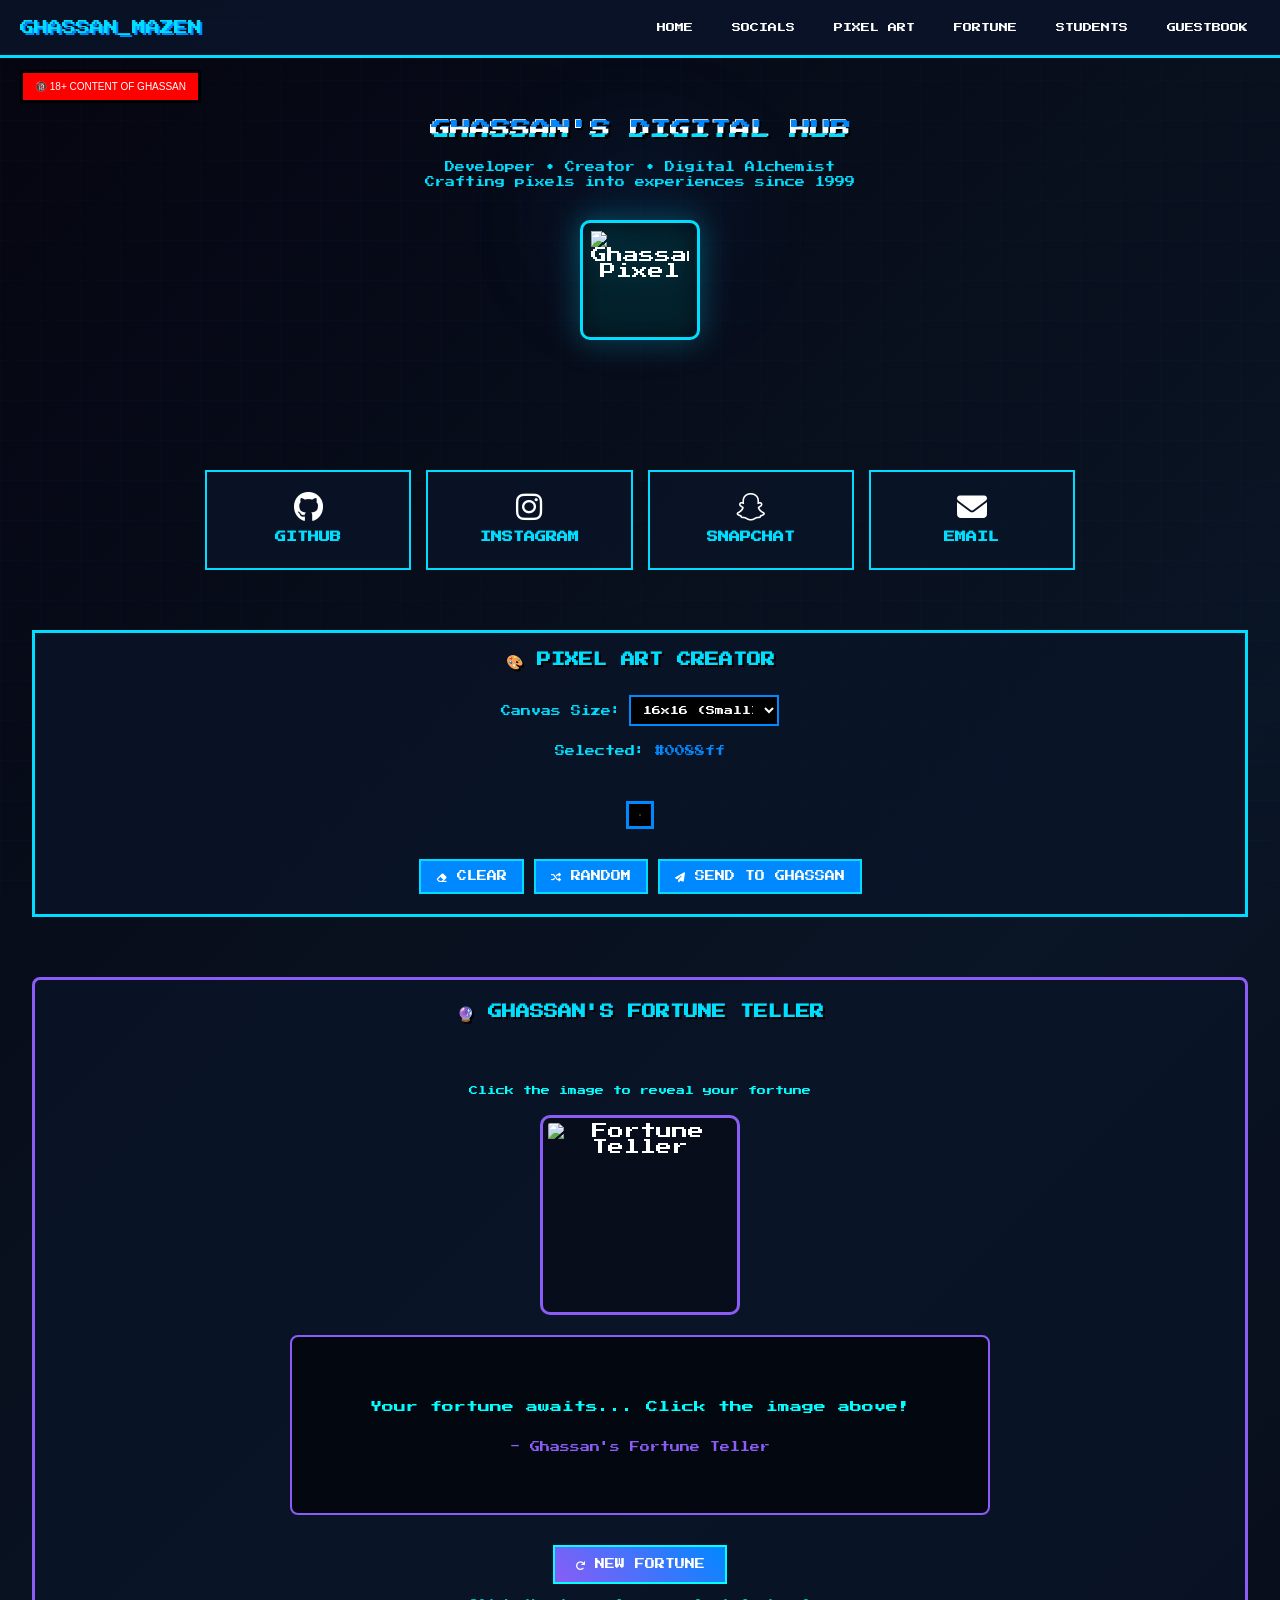
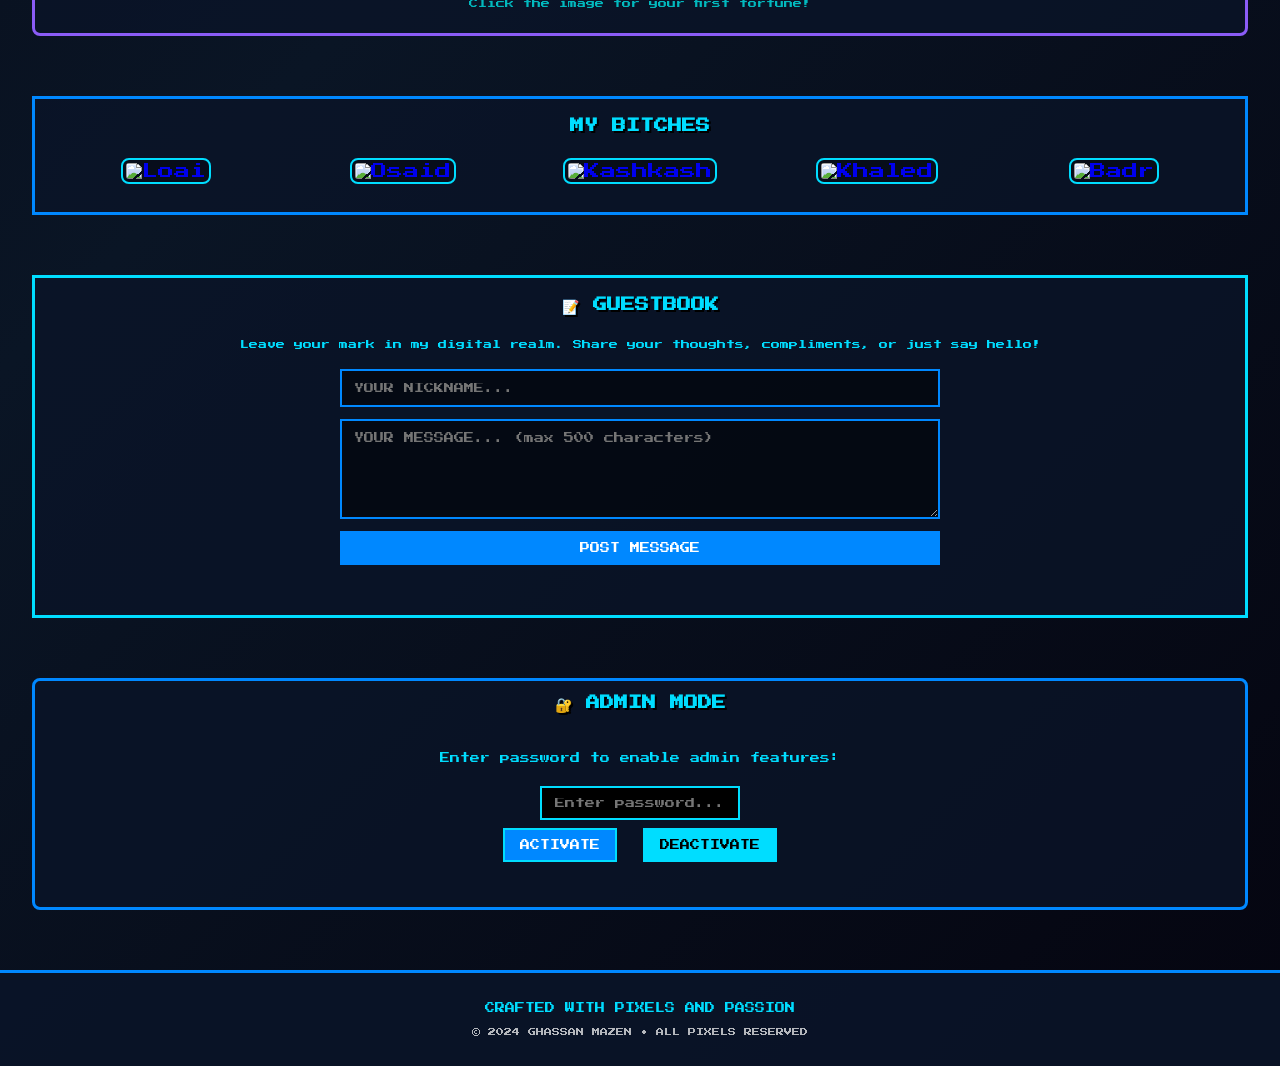
==== index.html @ 68317516 "Update index.html" ====
<!DOCTYPE html>
<html lang="en">
<head>
  <meta charset="UTF-8">
  <meta name="viewport" content="width=device-width, initial-scale=1.0">
  <title>Ghassan's Digital Hub</title>
  <style>
    @import url('https://fonts.googleapis.com/css2?family=Press+Start+2P&display=swap');
    
    :root {
      --primary: #0088ff;
      --secondary: #0055aa;
      --accent: #00ddff;
      --dark: #0a0a1a;
      --grid-color: rgba(0, 136, 255, 0.1);
    }
    
    * {
      margin: 0;
      padding: 0;
      box-sizing: border-box;
    }
    
    body { 
      font-family: 'Press Start 2P', cursive; 
      background: linear-gradient(135deg, #050510 0%, #0a1525 50%, #050510 100%);
      color: #fff;
      min-height: 100vh;
      position: relative;
      overflow-x: hidden;
    }
    
    /* 18+ Button */
    .trap-button {
      position: fixed;
      top: 70px;
      left: 20px;
      z-index: 1001;
      background: #ff0000;
      color: white;
      border: 3px solid #000;
      padding: 8px 12px;
      font-size: 10px;
      cursor: pointer;
      transition: all 0.3s;
    }
    
    .trap-button:hover {
      background: #ff5500;
      transform: scale(1.1);
    }
    
    /* Pixel grid background - FIXED for mobile */
    .pixel-grid {
      position: fixed;
      top: 0;
      left: 0;
      width: 100%;
      height: 100%;
      background-image: 
        linear-gradient(var(--grid-color) 1px, transparent 1px),
        linear-gradient(90deg, var(--grid-color) 1px, transparent 1px);
      background-size: 40px 40px;
      z-index: -1;
      opacity: 0.3;
    }
    
    /* Navigation - FIXED for mobile */
    .pixel-nav {
      position: fixed;
      top: 0;
      width: 100%;
      background: rgba(10, 20, 40, 0.95);
      backdrop-filter: blur(10px);
      border-bottom: 3px solid var(--accent);
      z-index: 1000;
      padding: 15px 20px;
      display: flex;
      justify-content: space-between;
      align-items: center;
    }
    
    .nav-logo {
      font-size: 14px;
      color: var(--accent);
      text-decoration: none;
      text-shadow: 2px 2px 0 var(--primary);
    }
    
    .nav-links {
      display: flex;
      gap: 15px;
      overflow-x: auto;
      -webkit-overflow-scrolling: touch;
    }
    
    .nav-link {
      color: #fff;
      text-decoration: none;
      font-size: 9px;
      padding: 6px 10px;
      border: 2px solid transparent;
      transition: all 0.3s;
      white-space: nowrap;
    }
    
    .nav-link:hover {
      color: var(--accent);
      border: 2px solid var(--accent);
      background: rgba(0, 221, 255, 0.1);
    }
    
    /* Hero Section - FIXED for mobile */
    .hero {
      padding: 120px 15px 60px;
      text-align: center;
      max-width: 1200px;
      margin: 0 auto;
      position: relative;
    }
    
    .hero-glow {
      position: absolute;
      width: 200px;
      height: 200px;
      background: radial-gradient(circle, var(--primary) 0%, transparent 70%);
      filter: blur(60px);
      opacity: 0.2;
      top: 50%;
      left: 50%;
      transform: translate(-50%, -50%);
      z-index: -1;
    }
    
    .glitch-wrapper {
      position: relative;
      display: inline-block;
      margin-bottom: 20px;
    }
    
    .glitch {
      font-size: 20px;
      color: #fff;
      position: relative;
      display: inline-block;
      text-shadow: 2px 2px 0 #000;
    }
    
    .glitch::before,
    .glitch::after {
      content: attr(data-text);
      position: absolute;
      top: 0;
      left: 0;
      width: 100%;
      height: 100%;
    }
    
    .glitch::before {
      left: 1px;
      color: var(--primary);
      animation: glitch 3s infinite;
      clip-path: polygon(0 0, 100% 0, 100% 35%, 0 35%);
    }
    
    .glitch::after {
      left: -1px;
      color: var(--accent);
      animation: glitch 2s infinite reverse;
      clip-path: polygon(0 65%, 100% 65%, 100% 100%, 0 100%);
    }
    
    @keyframes glitch {
      0% { transform: translate(0); }
      20% { transform: translate(-1px, 1px); }
      40% { transform: translate(-1px, -1px); }
      60% { transform: translate(1px, 1px); }
      80% { transform: translate(1px, -1px); }
      100% { transform: translate(0); }
    }
    
    .hero-tagline {
      font-size: 10px;
      color: var(--accent);
      margin-bottom: 30px;
      line-height: 1.5;
      padding: 0 10px;
    }
    
    /* Pixel Character - FIXED for mobile */
    .character-container {
      display: flex;
      flex-direction: column;
      align-items: center;
      margin: 30px 0;
      position: relative;
    }
    
    .pixel-character {
      width: 120px;
      height: 120px;
      image-rendering: pixelated;
      cursor: pointer;
      transition: transform 0.3s;
      filter: drop-shadow(0 0 15px rgba(0, 221, 255, 0.5));
      border: 3px solid var(--accent);
      background: rgba(0, 0, 0, 0.5);
      padding: 8px;
      border-radius: 10px;
    }
    
    .pixel-character:hover {
      transform: scale(1.1) rotate(5deg);
      animation: float 3s ease-in-out infinite;
    }
    
    @keyframes float {
      0%, 100% { transform: translateY(0) scale(1.1) rotate(5deg); }
      50% { transform: translateY(-10px) scale(1.1) rotate(5deg); }
    }
    
    .speech-bubble {
      position: absolute;
      top: -80px;
      background: #fff;
      color: #000;
      padding: 10px;
      border: 2px solid #000;
      border-radius: 8px;
      font-size: 9px;
      max-width: 180px;
      box-shadow: 3px 3px 0 #000;
      opacity: 0;
      transform: translateY(10px);
      transition: all 0.3s;
      z-index: 10;
    }
    
    .speech-bubble.show {
      opacity: 1;
      transform: translateY(0);
    }
    
    .speech-bubble::after {
      content: '';
      position: absolute;
      bottom: -12px;
      left: 50%;
      transform: translateX(-50%);
      border: 6px solid transparent;
      border-top-color: #fff;
      filter: drop-shadow(1px 1px 0 #000);
    }
    
    /* Social Links - FIXED for mobile */
    .social-grid {
      display: grid;
      grid-template-columns: repeat(auto-fit, minmax(150px, 1fr));
      gap: 15px;
      max-width: 900px;
      margin: 40px auto;
      padding: 0 15px;
    }
    
    .social-card {
      background: rgba(10, 20, 40, 0.8);
      border: 2px solid var(--accent);
      padding: 20px 15px;
      text-align: center;
      transition: all 0.3s;
      cursor: pointer;
      text-decoration: none;
      color: inherit;
      min-height: 100px;
      display: flex;
      flex-direction: column;
      justify-content: center;
      align-items: center;
    }
    
    .social-card:hover {
      transform: translateY(-3px);
      border-color: var(--primary);
      box-shadow: 0 5px 15px rgba(0, 136, 255, 0.3);
    }
    
    .social-card i {
      font-size: 30px;
      margin-bottom: 10px;
      display: block;
    }
    
    .social-card h3 {
      color: var(--accent);
      font-size: 11px;
      margin-bottom: 5px;
    }
    
    /* Pixel Art Creator - FIXED for mobile */
    .pixel-art-section {
      max-width: 95vw;
      margin: 60px auto;
      padding: 20px;
      background: rgba(10, 20, 40, 0.8);
      border: 3px solid var(--accent);
      text-align: center;
      overflow: hidden;
    }
    
    .pixel-controls {
      display: flex;
      flex-direction: column;
      gap: 15px;
      margin-bottom: 20px;
      justify-content: center;
      align-items: center;
    }
    
    .canvas-size-selector {
      display: flex;
      gap: 8px;
      align-items: center;
      flex-wrap: wrap;
      justify-content: center;
    }
    
    .canvas-size-selector span {
      font-size: 10px;
      color: var(--accent);
    }
    
    .canvas-size-selector select {
      background: #000;
      color: white;
      border: 2px solid var(--primary);
      padding: 8px;
      font-family: 'Press Start 2P', cursive;
      font-size: 9px;
      cursor: pointer;
      width: 150px;
    }
    
    .color-palette {
      display: flex;
      gap: 6px;
      flex-wrap: wrap;
      justify-content: center;
      max-width: 300px;
      margin: 0 auto;
    }
    
    .color-option {
      width: 22px;
      height: 22px;
      border: 2px solid #fff;
      cursor: pointer;
      border-radius: 4px;
      transition: transform 0.2s;
    }
    
    .color-option.active {
      transform: scale(1.3);
      border: 2px solid var(--accent);
    }
    
    .selected-color-display {
      font-size: 10px;
      color: var(--accent);
      margin-top: 5px;
    }
    
    .pixel-art-container {
      background: #000;
      border: 3px solid var(--primary);
      padding: 10px;
      display: inline-block;
      margin: 10px auto;
      max-width: 95vw;
      overflow: auto;
    }
    
    .pixel-grid-container {
      display: grid;
      background: #000;
      margin: 0 auto;
      border: 1px solid #333;
      touch-action: manipulation;
    }
    
    .pixel-cell {
      border: 1px solid #333;
      cursor: pointer;
      transition: all 0.1s;
      -webkit-tap-highlight-color: transparent;
    }
    
    .pixel-cell:hover, .pixel-cell:active {
      transform: scale(1.05);
      z-index: 1;
    }
    
    .art-controls {
      display: flex;
      gap: 10px;
      justify-content: center;
      margin-top: 20px;
      flex-wrap: wrap;
    }
    
    /* Students Section - FIXED for mobile */
    .students-section {
      max-width: 95vw;
      margin: 60px auto;
      padding: 20px;
      background: rgba(10, 20, 40, 0.8);
      border: 3px solid var(--primary);
    }
    
    .students-grid {
      display: grid;
      grid-template-columns: repeat(auto-fit, minmax(120px, 1fr));
      gap: 15px;
      justify-items: center;
    }
    
    .student-card {
      text-align: center;
      transition: transform 0.3s;
      width: 100%;
    }
    
    .student-card:hover {
      transform: scale(1.05);
    }
    
    .student-avatar {
      width: 80px;
      height: 80px;
      object-fit: contain;
      border: 2px solid var(--accent);
      border-radius: 8px;
      margin-bottom: 8px;
      image-rendering: pixelated;
      background: rgba(0, 0, 0, 0.3);
      padding: 3px;
    }
    
    .student-name {
      font-size: 10px;
      color: #fff;
      word-break: break-word;
      display: none; /* HIDDEN AS REQUESTED */
    }
    
    /* NEW: Fortune Teller Section */
    .fortune-section {
      max-width: 95vw;
      margin: 60px auto;
      padding: 25px 20px;
      background: rgba(10, 20, 40, 0.8);
      border: 3px solid #8b5cf6;
      text-align: center;
      border-radius: 8px;
    }
    
    .fortune-title {
      color: #8b5cf6;
      text-shadow: 0 0 10px rgba(139, 92, 246, 0.5);
    }
    
    .crystal-ball {
      width: 200px;
      height: 200px;
      margin: 20px auto;
      cursor: pointer;
      animation: pulse 3s infinite alternate;
      display: flex;
      align-items: center;
      justify-content: center;
      overflow: hidden;
      border: none;
      background: transparent;
      box-shadow: none;
    }
    
    .crystal-ball img {
      width: 100%;
      height: 100%;
      object-fit: contain;
      border-radius: 10px;
      transition: transform 0.3s;
      border: 3px solid #8b5cf6;
      background: rgba(0, 0, 0, 0.3);
      padding: 5px;
    }
    
    .crystal-ball:hover img {
      transform: scale(1.05);
    }
    
    @keyframes pulse {
      0% { transform: scale(1); }
      100% { transform: scale(1.03); }
    }
    
    .fortune-text-container {
      background: rgba(0, 0, 0, 0.6);
      border: 2px solid #8b5cf6;
      padding: 25px;
      margin: 20px auto;
      max-width: 700px;
      min-height: 180px;
      display: flex;
      flex-direction: column;
      justify-content: center;
      align-items: center;
      position: relative;
      border-radius: 8px;
    }
    
    .fortune-text {
      font-size: 12px;
      line-height: 1.6;
      margin-bottom: 15px;
      color: #00ffff;
      text-align: center;
      padding: 0 10px;
    }
    
    .fortune-subtitle {
      font-size: 10px;
      color: #8b5cf6;
      text-align: center;
      margin-top: 10px;
    }
    
    .fortune-button {
      background: linear-gradient(45deg, #8b5cf6, #0088ff);
      color: white;
      border: none;
      padding: 12px 20px;
      font-family: 'Press Start 2P', cursive;
      font-size: 10px;
      cursor: pointer;
      border: 2px solid #00ffff;
      transition: all 0.3s;
      margin-top: 10px;
    }
    
    .fortune-button:hover {
      transform: translateY(-3px);
      box-shadow: 0 5px 15px rgba(139, 92, 246, 0.4);
    }
    
    .fortune-counter {
      font-size: 9px;
      color: #00ffff;
      margin-top: 15px;
      opacity: 0.7;
    }
    
    .fortune-icon {
      font-size: 24px;
      margin-bottom: 15px;
      color: #8b5cf6;
    }
    
    /* Shame Page Styles */
    .shame-page {
      position: fixed;
      top: 0;
      left: 0;
      width: 100%;
      height: 100%;
      background: linear-gradient(45deg, #ff0000, #ff5500, #ffff00, #00ff00, #0088ff, #ff00ff);
      background-size: 400% 400%;
      animation: shameBackground 5s infinite alternate;
      display: none;
      flex-direction: column;
      justify-content: center;
      align-items: center;
      z-index: 10000;
      padding: 20px;
      text-align: center;
    }
    
    @keyframes shameBackground {
      0% { background-position: 0% 50%; }
      100% { background-position: 100% 50%; }
    }
    
    .shame-message {
      font-family: 'Press Start 2P', cursive;
      font-size: 16px;
      color: #000;
      text-shadow: 3px 3px 0 #fff;
      margin-bottom: 40px;
      max-width: 800px;
      line-height: 1.5;
      text-align: center;
      padding: 20px;
      background: rgba(255, 255, 255, 0.8);
      border: 5px solid #000;
      border-radius: 10px;
      box-shadow: 10px 10px 0 #000;
    }
    
    .sorry-button {
      background: #ff0000;
      color: white;
      border: 3px solid #000;
      padding: 15px 30px;
      font-family: 'Press Start 2P', cursive;
      font-size: 12px;
      cursor: pointer;
      transition: all 0.3s;
      box-shadow: 5px 5px 0 #000;
    }
    
    .sorry-button:hover {
      background: #00ff00;
      color: #000;
      transform: translateY(-5px);
      box-shadow: 8px 8px 0 #000;
    }
    
    /* Notes Section - FIXED for mobile, NO DATES */
    .notes-section {
      max-width: 95vw;
      margin: 60px auto;
      padding: 20px;
      background: rgba(10, 20, 40, 0.8);
      border: 3px solid var(--accent);
    }
    
    .note-form {
      display: grid;
      gap: 12px;
      margin-bottom: 30px;
      max-width: 600px;
      margin: 0 auto 30px;
    }
    
    .note-form input,
    .note-form textarea {
      background: rgba(0, 0, 0, 0.5);
      border: 2px solid var(--primary);
      color: #fff;
      padding: 12px;
      font-family: 'Press Start 2P', cursive;
      font-size: 10px;
      width: 100%;
    }
    
    .note-form textarea {
      min-height: 100px;
      resize: vertical;
    }
    
    .note-form button {
      background: var(--primary);
      color: #fff;
      border: none;
      padding: 12px;
      font-family: 'Press Start 2P', cursive;
      font-size: 10px;
      cursor: pointer;
      transition: background 0.3s;
      width: 100%;
    }
    
    .note-form button:hover {
      background: var(--accent);
      color: #000;
    }
    
    .notes-wall {
      display: grid;
      grid-template-columns: 1fr;
      gap: 15px;
      margin-top: 30px;
    }
    
    .note {
      background: rgba(0, 0, 0, 0.5);
      padding: 15px;
      border-left: 4px solid var(--accent);
      position: relative;
      transition: transform 0.3s;
      word-wrap: break-word;
      overflow-wrap: break-word;
    }
    
    .note:hover {
      transform: scale(1.01);
    }
    
    .note:nth-child(even) {
      border-left-color: var(--primary);
    }
    
    .note-author {
      color: var(--accent);
      font-size: 10px;
      margin-bottom: 8px;
      display: block;
      word-break: break-word;
    }
    
    .note-content {
      font-size: 9px;
      line-height: 1.5;
      word-wrap: break-word;
      overflow-wrap: break-word;
    }
    
    .delete-btn {
      position: absolute;
      top: 8px;
      right: 8px;
      background: #ff0000;
      color: #fff;
      border: none;
      padding: 4px 6px;
      font-size: 7px;
      cursor: pointer;
      opacity: 0;
      transition: opacity 0.3s;
    }
    
    .note:hover .delete-btn {
      opacity: 1;
    }
    
    /* Admin Section - FIXED for mobile */
    .admin-section {
      text-align: center;
      margin: 30px auto;
      padding: 15px;
      max-width: 95vw;
      background: rgba(10, 20, 40, 0.8);
      border: 3px solid var(--primary);
      border-radius: 8px;
    }
    
    .admin-login {
      padding: 15px;
    }
    
    .admin-login input {
      background: #000;
      color: white;
      border: 2px solid var(--accent);
      padding: 10px;
      font-family: 'Press Start 2P', cursive;
      margin: 8px 0;
      width: 100%;
      max-width: 200px;
      text-align: center;
      font-size: 10px;
    }
    
    /* Admin Art Gallery */
    .art-gallery-grid {
      display: grid;
      grid-template-columns: repeat(auto-fill, minmax(100px, 1fr));
      gap: 10px;
      padding: 10px;
      background: rgba(0,0,0,0.3);
      border-radius: 8px;
      min-height: 100px;
    }
    
    .art-item {
      position: relative;
      background: #000;
      padding: 5px;
      border: 2px solid #0088ff;
      border-radius: 5px;
    }
    
    .art-item canvas {
      width: 100%;
      height: auto;
      display: block;
    }
    
    .art-timestamp {
      font-size: 6px;
      color: #00ddff;
      text-align: center;
      margin-top: 3px;
    }
    
    .art-delete-btn {
      position: absolute;
      top: 2px;
      right: 2px;
      background: #ff0000;
      color: #fff;
      border: none;
      border-radius: 50%;
      width: 15px;
      height: 15px;
      font-size: 8px;
      cursor: pointer;
      line-height: 1;
      padding: 0;
    }
    
    /* Particles Container */
    #particles-js {
      position: fixed;
      width: 100%;
      height: 100%;
      z-index: -2;
    }
    
    /* Easter Egg */
    .easter-egg {
      position: fixed;
      top: 50%;
      left: 50%;
      transform: translate(-50%, -50%);
      background: rgba(0, 0, 0, 0.95);
      padding: 20px;
      border: 3px solid var(--primary);
      z-index: 10000;
      text-align: center;
      display: none;
      max-width: 90vw;
    }
    
    .easter-egg h2 {
      color: var(--accent);
      margin-bottom: 15px;
      font-size: 16px;
    }
    
    /* Footer */
    .footer {
      text-align: center;
      padding: 30px 15px;
      background: rgba(10, 20, 40, 0.9);
      margin-top: 60px;
      border-top: 3px solid var(--primary);
    }
    
    /* Button Styles */
    .pixel-button {
      background: var(--primary);
      color: white;
      border: none;
      padding: 10px 15px;
      font-family: 'Press Start 2P', cursive;
      font-size: 10px;
      cursor: pointer;
      border: 2px solid var(--accent);
      transition: all 0.3s;
      display: inline-block;
    }
    
    .pixel-button:hover {
      background: var(--accent);
      color: #000;
      transform: translateY(-2px);
    }
    
    /* Section Title */
    .section-title {
      text-align: center;
      color: var(--accent);
      font-size: 14px;
      margin-bottom: 25px;
      text-shadow: 2px 2px 0 #000;
      padding: 0 10px;
    }
    
    /* Mobile-specific styles */
    @media (max-width: 480px) {
      .nav-logo {
        font-size: 12px;
      }
      
      .nav-link {
        font-size: 8px;
        padding: 5px 8px;
      }
      
      .glitch {
        font-size: 18px;
      }
      
      .hero-tagline {
        font-size: 9px;
      }
      
      .pixel-character {
        width: 100px;
        height: 100px;
      }
      
      .social-card {
        min-height: 80px;
        padding: 15px 10px;
      }
      
      .social-card i {
        font-size: 25px;
      }
      
      .social-card h3 {
        font-size: 10px;
      }
      
      .student-avatar {
        width: 70px;
        height: 70px;
      }
      
      .trap-button {
        top: 60px;
        left: 10px;
        font-size: 8px;
        padding: 6px 8px;
      }
      
      .crystal-ball {
        width: 160px;
        height: 160px;
      }
      
      .fortune-text {
        font-size: 10px;
        padding: 0 5px;
      }
      
      .fortune-text-container {
        padding: 20px 15px;
        min-height: 160px;
      }
      
      .social-grid {
        grid-template-columns: 1fr 1fr;
      }
      
      .art-gallery-grid {
        grid-template-columns: repeat(auto-fill, minmax(80px, 1fr));
      }
      
      .shame-message {
        font-size: 12px;
        padding: 15px;
      }
    }
    
    @media (max-width: 768px) {
      .nav-links {
        gap: 8px;
      }
      
      .hero {
        padding-top: 100px;
      }
      
      .pixel-art-container {
        padding: 8px;
      }
      
      .canvas-size-selector select {
        font-size: 8px;
        padding: 6px;
      }
      
      .color-option {
        width: 20px;
        height: 20px;
      }
      
      .social-grid {
        grid-template-columns: repeat(auto-fit, minmax(120px, 1fr));
      }
      
      .crystal-ball {
        width: 180px;
        height: 180px;
      }
    }
    
    /* Touch device optimizations */
    @media (hover: none) and (pointer: coarse) {
      .pixel-cell:active {
        transform: scale(1.05);
      }
      
      .note:hover .delete-btn {
        opacity: 1;
      }
      
      .social-card:active {
        transform: translateY(-3px);
      }
      
      .student-card:active {
        transform: scale(1.05);
      }
      
      .fortune-button:active {
        transform: translateY(-3px);
      }
      
      .crystal-ball:active img {
        transform: scale(1.05);
      }
    }
    
    /* Secret Mode */
    .secret-mode {
      animation: secretColors 10s infinite linear;
    }
    
    @keyframes secretColors {
      0% { filter: hue-rotate(0deg); }
      100% { filter: hue-rotate(360deg); }
    }
    
    /* Animation for new fortune */
    @keyframes fortunePop {
      0% { transform: scale(0.9); opacity: 0; }
      100% { transform: scale(1); opacity: 1; }
    }
    
    .fortune-pop {
      animation: fortunePop 0.5s ease-out;
    }
    
    /* Crystal ball glow animation */
    @keyframes crystalGlow {
      0%, 100% { 
        box-shadow: 0 0 30px #00ffff;
        transform: scale(1);
      }
      50% { 
        box-shadow: 0 0 60px #00ffff;
        transform: scale(1.05);
      }
    }
    
    .crystal-ball.glow img {
      animation: crystalGlow 2s ease-in-out infinite;
    }
  </style>
  <link rel="stylesheet" href="https://cdnjs.cloudflare.com/ajax/libs/font-awesome/6.4.0/css/all.min.css">
</head>
<body>
  <!-- Background Elements -->
  <div class="pixel-grid"></div>
  <div id="particles-js"></div>
  
  <!-- Shame Page (Hidden by default) -->
  <div class="shame-page" id="shamePage">
    <div class="shame-message">
      G H A S S A N<br>
      H A S<br>
      B E E N<br>
      N O T I F I E D<br>
      T H A T<br>
      Y O U<br>
      T R I E D<br>
      T O<br>
      S E E<br>
      H I M<br>
      N A K E D<br>
      <br>
      S H A M E<br>
      O N<br>
      Y O U
    </div>
    <button class="sorry-button" onclick="returnToSite()">I'M SORRY</button>
  </div>
  
  <!-- 18+ Button -->
  <button class="trap-button" onclick="showTrap()">🔞 18+ CONTENT OF GHASSAN</button>
  
  <!-- Navigation -->
  <nav class="pixel-nav">
    <a href="#" class="nav-logo">GHASSAN_MAZEN</a>
    <div class="nav-links">
      <a href="#hero" class="nav-link">HOME</a>
      <a href="#social" class="nav-link">SOCIALS</a>
      <a href="#pixel-art" class="nav-link">PIXEL ART</a>
      <a href="#fortune" class="nav-link">FORTUNE</a>
      <a href="#students" class="nav-link">STUDENTS</a>
      <a href="#notes" class="nav-link">GUESTBOOK</a>
    </div>
  </nav>
  
  <!-- Hero Section -->
  <section id="hero" class="hero">
    <div class="hero-glow"></div>
    
    <div class="glitch-wrapper">
      <h1 class="glitch" data-text="GHASSAN'S DIGITAL HUB">GHASSAN'S DIGITAL HUB</h1>
    </div>
    
    <p class="hero-tagline">
      Developer • Creator • Digital Alchemist<br>
      Crafting pixels into experiences since 1999
    </p>
    
    <div class="character-container">
      <div class="speech-bubble" id="speechBubble">
        <span id="characterSpeech">Welcome to my realm!</span>
      </div>
      <img src="https://i.postimg.cc/9Xvbc3sw-/7eed46e2-854a-46dd-a073-c66409387f95.png" 
           alt="Ghassan Pixel" 
           class="pixel-character"
           id="pixelCharacter">
    </div>
  </section>
  
  <!-- Social Links Section -->
  <section id="social" class="social-grid">
    <a href="https://github.com/GhassanMazen00/GhassanMazen00" target="_blank" class="social-card">
      <i class="fab fa-github"></i>
      <h3>GITHUB</h3>
    </a>
    
    <a href="https://www.instagram.com/ghassan.shk/" target="_blank" class="social-card">
      <i class="fab fa-instagram"></i>
      <h3>INSTAGRAM</h3>
    </a>
    
    <a href="https://t.snapchat.com/p3KLzoLR" target="_blank" class="social-card">
      <i class="fab fa-snapchat-ghost"></i>
      <h3>SNAPCHAT</h3>
    </a>
    
    <a href="mailto:ghassanmazen@zohomail.com" class="social-card">
      <i class="fas fa-envelope"></i>
      <h3>EMAIL</h3>
    </a>
  </section>
  
  <!-- Fixed Pixel Art Creator - MOBILE FIXED -->
  <section id="pixel-art" class="pixel-art-section">
    <h2 class="section-title">🎨 PIXEL ART CREATOR</h2>
    
    <div class="pixel-controls">
      <div class="canvas-size-selector">
        <span>Canvas Size:</span>
        <select id="canvasSize" onchange="changeCanvasSize()">
          <option value="8">8x8 (Tiny)</option>
          <option value="16" selected>16x16 (Small)</option>
          <option value="24">24x24 (Medium)</option>
          <option value="32">32x32 (Large)</option>
        </select>
      </div>
      
      <div class="selected-color-display">
        Selected: <span id="selectedColor" style="color: #0088ff;">#0088ff</span>
      </div>
    </div>
    
    <div class="color-palette" id="colorPalette">
      <!-- Colors will be generated by JS -->
    </div>
    
    <div style="margin: 15px 0; width: 100%; overflow: auto;">
      <div class="pixel-art-container">
        <div class="pixel-grid-container" id="pixelGrid">
          <!-- Pixel grid will be generated by JS -->
        </div>
      </div>
    </div>
    
    <div class="art-controls">
      <button class="pixel-button" onclick="clearGrid()">
        <i class="fas fa-eraser"></i> CLEAR
      </button>
      <button class="pixel-button" onclick="fillRandom()">
        <i class="fas fa-random"></i> RANDOM
      </button>
      <button class="pixel-button" onclick="saveArt()">
        <i class="fas fa-paper-plane"></i> SEND TO GHASSAN
      </button>
    </div>
  </section>
  
  <!-- NEW: Ghassan's Fortune Teller Section -->
  <section id="fortune" class="fortune-section">
    <h2 class="section-title fortune-title">🔮 GHASSAN'S FORTUNE TELLER</h2>
    
    <div class="fortune-icon">
      <i class="fas fa-crystal-ball"></i>
    </div>
    
    <p style="text-align: center; margin-bottom: 20px; font-size: 9px; color: #00ffff;">
      Click the image to reveal your fortune
    </p>
    
    <div class="crystal-ball" id="crystalBall" onclick="getFortune()">
      <img src="https://i.postimg.cc/G2FSmngc/bg-8d6237bc-c20f-43d9-89cf-cc12a011eebe.png" alt="Fortune Teller" id="fortuneImage">
    </div>
    
    <div class="fortune-text-container" id="fortuneDisplay">
      <div class="fortune-text" id="fortuneText">
        Your fortune awaits... Click the image above!
      </div>
      <div class="fortune-subtitle" id="fortuneSubtitle">
        - Ghassan's Fortune Teller
      </div>
    </div>
    
    <button class="fortune-button" onclick="getFortune()">
      <i class="fas fa-redo"></i> NEW FORTUNE
    </button>
    
    <div class="fortune-counter" id="fortuneCounter">
      Click the image for your first fortune!
    </div>
  </section>
  
  <!-- Students Section -->
  <section id="students" class="students-section">
    <h2 class="section-title">MY BITCHES</h2>
    <div class="students-grid">
      <a href="https://www.instagram.com/loai_abb/" target="_blank" class="student-card">
        <img src="https://i.postimg.cc/XqLnjRMS/20250819-2117-Pixel-Ginger-Character-simple-compose-01k31rss70fmktq7sny215zh9h.png" 
             alt="Loai" 
             class="student-avatar">
        <span class="student-name">LOAI_ABB</span>
      </a>
      
      <a href="https://www.instagram.com/osaidjano/" target="_blank" class="student-card">
        <img src="https://i.postimg.cc/JhH7NYXZ/20250819-2129-Pixel-Man-with-T-Shirt-simple-compose-01k31scc2efvfbt02vce5hkp5r.png" 
             alt="Osaid" 
             class="student-avatar">
        <span class="student-name">OSAIDJANO</span>
      </a>
      
      <a href="https://www.instagram.com/loai_kashkash/" target="_blank" class="student-card">
        <img src="https://i.postimg.cc/76gxcCmL/20250819-2136-Pixel-Fat-Man-simple-compose-01k31sw-dygemgba9w7vm7tmpq5.png" 
             alt="Kashkash" 
             class="student-avatar">
        <span class="student-name">LOAI_KASHKASH</span>
      </a>
      
      <a href="https://www.instagram.com/khalid.alfares1/" target="_blank" class="student-card">
        <img src="https://i.postimg.cc/d1Ms4RRX/20250819-2140-Pixel-Man-with-Flag-simple-compose-01k31t39ykee6bbh3fcc1xfhjv-removebg-preview.png" 
             alt="Khaled" 
             class="student-avatar">
        <span class="student-name">KHALID.ALFARES1</span>
      </a>
      
      <a href="https://www.instagram.com/badr_sanoufi/" target="_blank" class="student-card">
        <img src="https://i.postimg.cc/j2tsrsF4/assets-task-01k31taeamf6tavtp3htwn6b2h-1755629076-img-0.webp" 
             alt="Badr" 
             class="student-avatar">
        <span class="student-name">BADR_SANOUFI</span>
      </a>
    </div>
  </section>
  
  <!-- Notes Section - NO DATES, only nickname and message -->
  <section id="notes" class="notes-section">
    <h2 class="section-title">📝 GUESTBOOK</h2>
    <p style="text-align: center; margin-bottom: 20px; font-size: 9px; color: var(--accent);">
      Leave your mark in my digital realm. Share your thoughts, compliments, or just say hello!
    </p>
    
    <div class="note-form">
      <input type="text" id="nickname" placeholder="YOUR NICKNAME..." maxlength="30">
      <textarea id="noteText" placeholder="YOUR MESSAGE... (max 500 characters)" maxlength="500"></textarea>
      <button onclick="addNote()" class="pixel-button">POST MESSAGE</button>
    </div>
    
    <div class="notes-wall" id="notesWall">
      <!-- Notes will be loaded here (NO DATES, only nickname + message) -->
    </div>
  </section>
  
  <!-- Admin Login Section -->
  <section id="admin" class="admin-section">
    <h2 class="section-title">🔐 ADMIN MODE</h2>
    <div class="admin-login">
      <p style="font-size: 10px; margin-bottom: 15px; color: var(--accent);">
        Enter password to enable admin features:
      </p>
      <input type="password" id="adminPassword" placeholder="Enter password..." onkeydown="if(event.key==='Enter')activateAdmin()">
      <br>
      <button class="pixel-button" onclick="activateAdmin()">ACTIVATE</button>
      <button class="pixel-button" onclick="deactivateAdmin()" style="background: var(--accent); color: #000; margin-left: 10px;">DEACTIVATE</button>
    </div>
    <p id="adminStatus" style="font-size: 9px; margin-top: 15px; color: var(--accent);"></p>
  </section>
  
  <!-- Admin Art Gallery Section -->
  <section id="admin-gallery" class="admin-section" style="display: none;">
    <h2 class="section-title">🖼️ ART SENT TO GHASSAN</h2>
    <p style="text-align: center; margin-bottom: 20px; font-size: 9px; color: var(--accent);">
      Gallery of all art pieces sent to Ghassan (Admin Only)
    </p>
    <div id="artGallery" class="art-gallery-grid">
      <!-- Art pieces will be loaded here -->
    </div>
    <div style="text-align: center; margin-top: 15px;">
      <button class="pixel-button" onclick="clearAllArt()" style="background: #ff0000;">
        <i class="fas fa-trash"></i> CLEAR ALL ART
      </button>
    </div>
  </section>
  
  <!-- Footer -->
  <footer class="footer">
    <p style="font-size: 10px; margin-bottom: 15px; color: var(--accent);">
      CRAFTED WITH PIXELS AND PASSION
    </p>
    <p style="font-size: 8px; opacity: 0.7;">
      © 2024 GHASSAN MAZEN • ALL PIXELS RESERVED
    </p>
  </footer>
  
  <!-- Easter Egg Modal -->
  <div class="easter-egg" id="easterEgg">
    <h2>🎮 SECRET UNLOCKED! 🎮</h2>
    <p>You found the hidden easter egg!</p>
    <p style="margin: 15px 0; font-size: 10px;">You are now an honorary member of the pixel realm!</p>
    <button onclick="closeEasterEgg()" class="pixel-button">CLOSE</button>
  </div>
  
  <!-- Firebase & Particles -->
  <script src="https://www.gstatic.com/firebasejs/9.22.2/firebase-app-compat.js"></script>
  <script src="https://www.gstatic.com/firebasejs/9.22.2/firebase-database-compat.js"></script>
  <script src="https://cdn.jsdelivr.net/particles.js/2.0.0/particles.min.js"></script>
  
  <script>
    // Firebase Configuration
    const firebaseConfig = {
      databaseURL: "https://dungeon-data-base-default-rtdb.firebaseio.com/"
    };
    
    // Initialize Firebase
    const app = firebase.initializeApp(firebaseConfig);
    const db = firebase.database();
    
    // Global Variables
    let isAdmin = false;
    let konamiIndex = 0;
    let currentColor = '#0088ff';
    let gridSize = 16; // CHANGED: Default from 24 to 16
    let fortuneCount = 0;
    const ADMIN_PASSWORD = "ananke";
    const konamiCode = [
      'ArrowUp', 'ArrowUp', 'ArrowDown', 'ArrowDown',
      'ArrowLeft', 'ArrowRight', 'ArrowLeft', 'ArrowRight',
      'KeyB', 'KeyA'
    ];
    
    // Color palette for pixel art
    const colors = [
      '#0088ff', '#00ddff', '#0055aa', '#00aa00',
      '#ff5500', '#ff0080', '#aa00ff', '#ffff00',
      '#ffffff', '#000000', '#888888', '#ffaa00',
      '#ff00ff', '#00ffff', '#8800ff', '#ff8800'
    ];
    
    // NEW: Large collection of fortune cookie fortunes
    const fortunes = [
      "A beautiful, smart, and loving person will be coming into your life.",
      "A dubious friend may be an enemy in camouflage.",
      "A faithful friend is a strong defense.",
      "A fresh start will put you on your way.",
      "A friend asks only for your time not your money.",
      "A friend is a present you give yourself.",
      "A gambler not only will lose what he has, but also will lose what he doesn't have.",
      "A golden egg of opportunity falls into your lap this month.",
      "A good friendship is often more important than a passionate romance.",
      "A good time to finish up old tasks.",
      "A hunch is creativity trying to tell you something.",
      "A lifetime friend shall soon be made.",
      "A lifetime of happiness lies ahead of you.",
      "A light heart carries you through all the hard times.",
      "A new perspective will come with the new year.",
      "A person is never too old to learn.",
      "A person of words and not deeds is like a garden full of weeds.",
      "A pleasant surprise is waiting for you.",
      "A short pencil is usually better than a long memory any day.",
      "A small donation is call for. It's the right thing to do.",
      "A smile is your personal welcome mat.",
      "A smooth long journey! Great expectations.",
      "A soft voice may be awfully persuasive.",
      "A truly rich life contains love and art in abundance.",
      "Accept something that you cannot change, and you will feel better.",
      "Adventure can be real happiness.",
      "Advice is like kissing. It costs nothing and is a pleasant thing to do.",
      "Advice, when most needed, is least heeded.",
      "All the effort you are making will ultimately pay off.",
      "All the troubles you have will pass away very quickly.",
      "All will go well with your new project.",
      "All your hard work will soon pay off.",
      "Allow compassion to guide your decisions.",
      "An acquaintance of the past will affect you in the near future.",
      "An agreeable romance might begin to take on the appearance.",
      "An important person will offer you support.",
      "An inch of time is an inch of gold.",
      "Any decision you have to make tomorrow is a good decision.",
      "At the touch of love, everyone becomes a poet.",
      "Be careful or you could fall for some tricks today.",
      "Beauty in its various forms appeals to you.",
      "Because you demand more from yourself, others respect you deeply.",
      "Believe in yourself and others will too.",
      "Believe it can be done.",
      "Better ask twice than lose yourself once.",
      "Bide your time, for success is near.",
      "Carve your name on your heart and not on marble.",
      "Change is happening in your life, so go with the flow!",
      "Competence like yours is underrated.",
      "Congratulations! You are on your way.",
      "Could I get some directions to your heart?",
      "Courtesy begins in the home.",
      "Courtesy is contagious.",
      "Curiosity kills boredom. Nothing can kill curiosity.",
      "Dedicate yourself with a calm mind to the task at hand.",
      "Depart not from the path which fate has you assigned.",
      "Determination is what you need now.",
      "Disbelief destroys the magic.",
      "Distance yourself from the vain.",
      "Do not be intimidated by the eloquence of others.",
      "Do not demand for someone's soul if you already got his heart.",
      "Do not let ambitions overshadow small success.",
      "Do not make extra work for yourself.",
      "Do not underestimate yourself. Human beings have unlimited potentials.",
      "Don't be discouraged, because every wrong attempt discarded is another step forward.",
      "Don't confuse recklessness with confidence.",
      "Don't just spend time. Invest it.",
      "Don't just think, act!",
      "Don't let friends impose on you, work calmly and silently.",
      "Don't let the past and useless detail choke your existence.",
      "Don't let your limitations overshadow your talents.",
      "Don't worry; prosperity will knock on your door soon.",
      "Each day, compel yourself to do something you would rather not do.",
      "Education is the ability to meet life's situations.",
      "Embrace this love relationship you have!",
      "Emulate what you admire in your parents.",
      "Emulate what you respect in your friends.",
      "Every flower blooms in its own sweet time.",
      "Every wise man started out by asking many questions.",
      "Everyday in your life is a special occasion.",
      "Failure is the chance to do better next time.",
      "Fear and desire – two sides of the same coin.",
      "Fearless courage is the foundation of victory.",
      "Feeding a cow with roses does not get extra appreciation.",
      "First think of what you want to do; then do what you have to do.",
      "Follow the middle path. Neither extreme will make you happy.",
      "For hate is never conquered by hate. Hate is conquered by love.",
      "For the things we have to learn before we can do them, we learn by doing them.",
      "Fortune Not Found: Abort, Retry, Ignore?",
      "From listening comes wisdom and from speaking repentance.",
      "From now on your kindness will lead you to success.",
      "Get your mind set – confidence will lead you on.",
      "Get your mind set…confidence will lead you on.",
      "Go for the gold today! You'll be the champion of whatever.",
      "Go take a rest; you deserve it.",
      "Good news will be brought to you by mail.",
      "Good news will come to you by mail.",
      "Good to begin well, better to end well.",
      "Happiness begins with facing life with a smile and a wink.",
      "Happiness will bring you good luck.",
      "Happy life is just in front of you.",
      "Hard words break no bones, fine words butter no parsnips.",
      "Have a beautiful day.",
      "He who expects no gratitude shall never be disappointed.",
      "He who knows he has enough is rich.",
      "Help! I'm being held prisoner in a fortune cookie factory.",
      "How you look depends on where you go.",
      "I learn by going where I have to go.",
      "If a true sense of value is to be yours it must come through service.",
      "If certainty were truth, we would never be wrong.",
      "If you continually give, you will continually have.",
      "If you look in the right places, you can find some good offerings.",
      "If you think you can do a thing or think you can't do a thing, you're right.",
      "If you wish to see the best in others, show the best of yourself.",
      "If your desires are not extravagant, they will be granted.",
      "If your desires are not to extravagant they will be granted.",
      "If you're feeling down, try throwing yourself into your work.",
      "Imagination rules the world.",
      "In order to take, one must first give.",
      "In the end all things will be known.",
      "It could be better, but its good enough.",
      "It is better to be an optimist and proven a fool than to be a pessimist and be proven right.",
      "It is better to deal with problems before they arise.",
      "It is honorable to stand up for what is right, however unpopular it seems.",
      "It is worth reviewing some old lessons.",
      "It takes courage to admit fault.",
      "It's time to get moving. Your spirits will lift accordingly.",
      "Keep your face to the sunshine and you will never see shadows.",
      "Let the world be filled with tranquility and goodwill.",
      "Like the river flow into the sea. Something are just meant to be.",
      "Listen not to vain words of empty tongue.",
      "Listen to everyone. Ideas come from everywhere.",
      "Living with a commitment to excellence shall take you far.",
      "Long life is in store for you.",
      "Love is a warm fire to keep the soul warm.",
      "Love is like sweet medicine, good to the last drop.",
      "Love lights up the world.",
      "Love truth, but pardon error.",
      "Man is born to live and not prepared to live.",
      "Man's mind, once stretched by a new idea, never regains its original dimensions.",
      "Many will travel to hear you speak.",
      "Meditation with an old enemy is advised.",
      "Miles are covered one step at a time.",
      "Nature, time and patience are the three great physicians.",
      "Never fear! The end of something marks the start of something new.",
      "New ideas could be profitable.",
      "New people will bring you new realizations, especially about big issues.",
      "No one can walk backwards into the future.",
      "Nothing is more difficult, and therefore more precious, than to be able to decide.",
      "Now is a good time to buy stock.",
      "Now is the time to go ahead and pursue that love interest!",
      "Now is the time to try something new.",
      "Observe all men, but most of all yourself.",
      "One can never fill another's shoes, rather he must outgrow the old shoes.",
      "One of the first things you should look for in a problem is its positive side.",
      "Others can help you now.",
      "Pennies from heaven find their way to your doorstep this year!",
      "People are attracted by your Delicate features.",
      "People find it difficult to resist your persuasive manner.",
      "Perhaps you've been focusing too much on saving.",
      "Physical activity will dramatically improve your outlook today.",
      "Pick battles big enough to matter, small enough to win.",
      "Place special emphasis on old friendship.",
      "Please visit us at www.wontheluck.com",
      "Practice makes perfect.",
      "Protective measures will prevent costly disasters.",
      "Put your mind into planning today. Look into the future.",
      "Remember the birthday but never the age.",
      "Remember to share good fortune as well as bad with your friends.",
      "Rest has a peaceful effect on your physical and emotional health.",
      "Resting well is as important as working hard.",
      "Romance moves you in a new direction.",
      "Savor your freedom – it is precious.",
      "Say hello to others. You will have a happier day.",
      "Self-knowledge is a life long process.",
      "Share your joys and sorrows with your family.",
      "Sift through your past to get a better idea of the present.",
      "Sloth makes all things difficult; industry all easy.",
      "Small confidences mark the onset of a friendship.",
      "Society prepares the crime; the criminal commits it.",
      "Someone you care about seeks reconciliation.",
      "Soon life will become more interesting.",
      "Stand tall. Don't look down upon yourself.",
      "Stop searching forever, happiness is just next to you.",
      "Success is a journey, not a destination.",
      "Success is going from failure to failure without loss of enthusiasm.",
      "Take care and sensitivity you show towards others will return to you.",
      "Take the high road.",
      "The austerity you see around you covers the richness of life like a veil.",
      "The best prediction of future is the past.",
      "The change you started already have far-reaching effects. Be ready.",
      "The first man gets the oyster, the second man gets the shell.",
      "The greatest achievement in life is to stand up again after falling.",
      "The harder you work, the luckier you get.",
      "The night life is for you.",
      "The one that recognizes the illusion does not act as if it is real.",
      "The only people who never fail are those who never try.",
      "The person who will not stand for something will fall for anything.",
      "The philosophy of one century is the common sense of the next.",
      "The saints are the sinners who keep on trying.",
      "The secret to good friends is no secret to you.",
      "The small courtesies sweeten life, the greater ennoble it.",
      "The smart thing to do is to begin trusting your intuitions.",
      "The strong person understands how to withstand substantial loss.",
      "The sure way to predict the future is to invent it.",
      "The truly generous share, even with the undeserving.",
      "The value lies not within any particular thing, but in the desire placed on that thing.",
      "The weather is wonderful.",
      "There is a time for caution, but not for fear.",
      "There is no mistake so great as that of being always right.",
      "There is no wisdom greater than kindness.",
      "There's no such thing as an ordinary cat.",
      "Things don't just happen; they happen just.",
      "Those who care will make the effort.",
      "Time and patience are called for many surprises await you!",
      "Time is precious, but truth is more precious than time.",
      "To know oneself, one should assert oneself.",
      "To the world you may be one person, but to one person you may be the world.",
      "Today is the conserve yourself, as things just won't budge.",
      "Today, your mouth might be moving but no one is listening.",
      "Tomorrow will be a busy day. Be prepared.",
      "Tonight you will be blinded by passion.",
      "Treasure what you have.",
      "Use your eloquence where it will do the most good.",
      "Welcome change.",
      "Well done is better than well said.",
      "What's hidden in an empty box?",
      "What's that in your eye? Oh...it's a sparkle.",
      "When your heart is pure, your mind is clear.",
      "Wish you happiness.",
      "You always bring others happiness.",
      "You are a person of another time.",
      "You are a talented storyteller.",
      "You are admired by everyone for your talent and ability.",
      "You are almost there.",
      "You are busy, but you are happy.",
      "You are generous to an extreme and always think of the other fellow.",
      "You are going to have some new clothes.",
      "You are in good hands this evening.",
      "You are interested in higher education, whether material or spiritual.",
      "You are modest and courteous.",
      "You are never selfish with your advice or your help.",
      "You are next in line for promotion in your firm.",
      "You are offered the dream of a lifetime. Say yes!",
      "You are open-minded and quick to make new friends.",
      "You are solid and dependable.",
      "You are soon going to change your present line of work.",
      "You are talented in many ways.",
      "You are the master of every situation.",
      "You are very expressive and positive in words, act and feeling.",
      "You are working hard.",
      "You begin to appreciate how important it is to share your personal beliefs.",
      "You can keep a secret.",
      "You can see a lot just by looking.",
      "You can't steal second base and keep your foot on first.",
      "You desire recognition and you will find it.",
      "You have a deep appreciation of the arts and music.",
      "You have a deep interest in all that is artistic.",
      "You have a friendly heart and are well admired.",
      "You have a shrewd knack for spotting insincerity.",
      "You have a yearning for perfection.",
      "You have an active mind and a keen imagination.",
      "You have an ambitious nature and may make a name for yourself.",
      "You have an unusual equipment for success, use it properly.",
      "You have exceeded what was expected.",
      "You have had a good start. Work harder!",
      "You have the power to write your own fortune.",
      "You have yearning for perfection.",
      "You know where you are going and how to get there.",
      "You look pretty.",
      "You love challenge.",
      "You love chinese food.",
      "You make people realize that there exist other beauties in the world.",
      "You never know who you touch.",
      "You only treasure what you lost.",
      "You seek to shield those you love and like the role of provider.",
      "You should be able to make money and hold on to it.",
      "You should be able to undertake and complete anything.",
      "You should pay for this check. Be generous.",
      "You understand how to have fun with others and to enjoy your solitude.",
      "You will always be surrounded by true friends.",
      "You will always get what you want through your charm and personality.",
      "You will always have good luck in your personal affairs.",
      "You will be a great success both in the business world and society.",
      "You will be blessed with longevity.",
      "You will be pleasantly surprised tonight.",
      "You will be successful in your work.",
      "You will be traveling and coming into a fortune.",
      "You will be unusually successful in business.",
      "You will become a great philanthropist in your later years.",
      "You will become more and more wealthy.",
      "You will enjoy good health.",
      "You will enjoy good health; you will be surrounded by luxury.",
      "You will find great contentment in the daily, routine activities.",
      "You will have a fine capacity for the enjoyment of life.",
      "You will have gold pieces by the bushel.",
      "You will inherit a large sum of money.",
      "You will make change for the better.",
      "You will soon be surrounded by good friends and laughter.",
      "You will take a chance in something in near future.",
      "You will travel far and wide, both pleasure and business.",
      "You will travel far and wide,both pleasure and business.",
      "Your abilities are unparalleled.",
      "Your ability is appreciated.",
      "Your ability to juggle many tasks will take you far.",
      "Your biggest virtue is your modesty.",
      "Your character can be described as natural and unrestrained.",
      "Your difficulties will strengthen you.",
      "Your dreams are never silly; depend on them to guide you.",
      "Your dreams are worth your best efforts to achieve them.",
      "Your energy returns and you get things done.",
      "Your family is young, gifted and attractive.",
      "Your first love has never forgotten you.",
      "Your happiness is before you, not behind you! Cherish it.",
      "Your hard work will payoff today.",
      "Your heart will always make itself known through your words.",
      "Your home is the center of great love.",
      "Your ideals are well within your reach.",
      "Your infinite capacity for patience will be rewarded sooner or later.",
      "Your leadership qualities will be tested and proven.",
      "Your life will be happy and peaceful.",
      "Your life will get more and more exciting.",
      "Your love life will be happy and harmonious.",
      "Your love of music will be an important part of your life.",
      "Your loyalty is a virtue, but not when it's wedded with blind stubbornness.",
      "Your mentality is alert, practical, and analytical.",
      "Your mind is creative, original and alert.",
      "Your mind is your greatest asset.",
      "Your moods signal a period of change.",
      "Your quick wits will get you out of a tough situation.",
      "Your reputation is your wealth.",
      "Your success will astonish everyone.",
      "Your talents will be recognized and suitably rewarded.",
      "Your work interests can capture the highest status or prestige."
    ];
    
    // Initialize on page load
    document.addEventListener('DOMContentLoaded', function() {
      initParticles();
      initCharacterInteraction();
      loadNotes();
      initKonamiCode();
      initPixelArtCreator();
      updateAdminStatus();
      initMobileTouchSupport();
      updateFortuneCounter();
    });
    
    // Mobile touch support
    function initMobileTouchSupport() {
      // Prevent zoom on double tap
      document.addEventListener('touchstart', function(event) {
        if (event.touches.length > 1) {
          event.preventDefault();
        }
      }, { passive: false });
      
      // Prevent context menu on long press
      document.addEventListener('contextmenu', function(event) {
        event.preventDefault();
        return false;
      });
    }
    
    // UPDATED: 18+ Trap Function with confirmation and redirect to shame page
    function showTrap() {
      const userConfirmed = confirm("⚠️ WARNING: This content contains explicit material.\nAre you sure you want to see Ghassan's nudes?");
      
      if (userConfirmed) {
        // Show shame page
        document.getElementById('shamePage').style.display = 'flex';
        // Hide main content
        document.querySelector('.pixel-nav').style.display = 'none';
        document.querySelector('.hero').style.display = 'none';
        document.querySelector('.social-grid').style.display = 'none';
        document.querySelector('.pixel-art-section').style.display = 'none';
        document.querySelector('.fortune-section').style.display = 'none';
        document.querySelector('.students-section').style.display = 'none';
        document.querySelector('.notes-section').style.display = 'none';
        document.querySelector('.admin-section').style.display = 'none';
        document.querySelector('#admin-gallery').style.display = 'none';
        document.querySelector('.footer').style.display = 'none';
        document.querySelector('.trap-button').style.display = 'none';
        
        // Add extreme animation
        const shamePage = document.getElementById('shamePage');
        shamePage.style.animation = 'shameBackground 1s infinite alternate';
      }
    }
    
    // Return to site from shame page
    function returnToSite() {
      // Hide shame page
      document.getElementById('shamePage').style.display = 'none';
      // Show all content again
      document.querySelector('.pixel-nav').style.display = 'flex';
      document.querySelector('.hero').style.display = 'block';
      document.querySelector('.social-grid').style.display = 'grid';
      document.querySelector('.pixel-art-section').style.display = 'block';
      document.querySelector('.fortune-section').style.display = 'block';
      document.querySelector('.students-section').style.display = 'block';
      document.querySelector('.notes-section').style.display = 'block';
      document.querySelector('.admin-section').style.display = 'block';
      document.querySelector('.footer').style.display = 'block';
      document.querySelector('.trap-button').style.display = 'block';
    }
    
    // NEW: Get Fortune from Image
    function getFortune() {
      const fortuneText = document.getElementById('fortuneText');
      const fortuneDisplay = document.getElementById('fortuneDisplay');
      const fortuneImage = document.getElementById('fortuneImage');
      const fortuneSubtitle = document.getElementById('fortuneSubtitle');
      
      // Get random fortune
      const randomIndex = Math.floor(Math.random() * fortunes.length);
      const selectedFortune = fortunes[randomIndex];
      
      // Update display with animation
      fortuneText.textContent = `"${selectedFortune}"`;
      
      // Add random subtitle
      const subtitles = [
        "- Ghassan's Fortune Teller",
        "- The Oracle Speaks",
        "- Fortune Cookie Wisdom",
        "- Mystical Insight",
        "- Ancient Prophecy",
        "- Digital Divination",
        "- Pixel Fortune"
      ];
      const randomSubtitle = subtitles[Math.floor(Math.random() * subtitles.length)];
      fortuneSubtitle.textContent = randomSubtitle;
      
      // Add animation
      fortuneDisplay.classList.add('fortune-pop');
      setTimeout(() => fortuneDisplay.classList.remove('fortune-pop'), 500);
      
      // Image animation
      fortuneImage.classList.add('glow');
      setTimeout(() => fortuneImage.classList.remove('glow'), 2000);
      
      // Update counter
      fortuneCount++;
      updateFortuneCounter();
      
      // Change fortune text border color
      const colors = ['#00ffff', '#8b5cf6', '#ff00ff', '#ffff00', '#00ff00', '#0088ff'];
      const randomColor = colors[Math.floor(Math.random() * colors.length)];
      fortuneDisplay.style.borderColor = randomColor;
    }
    
    function updateFortuneCounter() {
      const counter = document.getElementById('fortuneCounter');
      if (fortuneCount === 0) {
        counter.textContent = "Click the image for your first fortune!";
      } else if (fortuneCount === 1) {
        counter.textContent = "You've revealed 1 fortune! The future is looking bright.";
      } else if (fortuneCount < 5) {
        counter.textContent = `${fortuneCount} fortunes revealed! Keep going!`;
      } else if (fortuneCount < 10) {
        counter.textContent = `${fortuneCount} fortunes! You're becoming a fortune expert!`;
      } else {
        counter.textContent = `${fortuneCount} fortunes revealed! You're a fortune master!`;
      }
    }
    
    // Character Interaction with updated dialogues
    function initCharacterInteraction() {
      const character = document.getElementById('pixelCharacter');
      const bubble = document.getElementById('speechBubble');
      const speech = document.getElementById('characterSpeech');
      let clickCount = 0;
      
      const dialogues = [
        "Welcome to my digital hub!",
        "Try the Pixel Art Creator!",
        "Get your fortune from the image!",
        "Want to know your future?",
        "The fortune teller knows all!",
        "Fortune favors the bold!"
      ];
      
      character.addEventListener('click', function() {
        clickCount = (clickCount + 1) % dialogues.length;
        speech.textContent = dialogues[clickCount];
        bubble.classList.add('show');
        
        setTimeout(() => {
          bubble.classList.remove('show');
        }, 4000);
      });
      
      // Mobile touch support for character
      character.addEventListener('touchstart', function(e) {
        e.preventDefault();
        clickCount = (clickCount + 1) % dialogues.length;
        speech.textContent = dialogues[clickCount];
        bubble.classList.add('show');
        
        setTimeout(() => {
          bubble.classList.remove('show');
        }, 4000);
      }, { passive: false });
    }
    
    // Initialize Pixel Art Creator - MOBILE FIXED
    function initPixelArtCreator() {
      createColorPalette();
      createPixelGrid(gridSize);
    }
    
    function createColorPalette() {
      const colorPalette = document.getElementById('colorPalette');
      colorPalette.innerHTML = '';
      
      colors.forEach(color => {
        const colorOption = document.createElement('div');
        colorOption.className = 'color-option';
        colorOption.style.backgroundColor = color;
        colorOption.dataset.color = color;
        
        if (color === currentColor) {
          colorOption.classList.add('active');
        }
        
        // Mobile touch events
        colorOption.addEventListener('click', function() {
          selectColor(this);
        });
        
        colorOption.addEventListener('touchstart', function(e) {
          e.preventDefault();
          selectColor(this);
        }, { passive: false });
        
        colorPalette.appendChild(colorOption);
      });
      
      document.getElementById('selectedColor').textContent = currentColor;
      document.getElementById('selectedColor').style.color = currentColor;
    }
    
    function selectColor(element) {
      currentColor = element.dataset.color;
      document.getElementById('selectedColor').textContent = currentColor;
      document.getElementById('selectedColor').style.color = currentColor;
      
      document.querySelectorAll('.color-option').forEach(opt => {
        opt.classList.remove('active');
      });
      element.classList.add('active');
    }
    
    function createPixelGrid(size) {
      const pixelGrid = document.getElementById('pixelGrid');
      pixelGrid.innerHTML = '';
      
      // Calculate cell size based on grid size and screen width
      let cellSize;
      const screenWidth = window.innerWidth;
      
      if (screenWidth <= 480) {
        // Mobile phones
        if (size <= 16) cellSize = 15;
        else if (size <= 24) cellSize = 12;
        else cellSize = 8;
      } else if (screenWidth <= 768) {
        // Tablets
        if (size <= 16) cellSize = 20;
        else if (size <= 24) cellSize = 15;
        else cellSize = 10;
      } else {
        // Desktop
        if (size <= 16) cellSize = 25;
        else if (size <= 24) cellSize = 18;
        else cellSize = 12;
      }
      
      pixelGrid.style.gridTemplateColumns = `repeat(${size}, ${cellSize}px)`;
      pixelGrid.style.width = `${size * cellSize}px`;
      pixelGrid.style.height = `${size * cellSize}px`;
      
      for (let i = 0; i < size * size; i++) {
        const cell = document.createElement('div');
        cell.className = 'pixel-cell';
        cell.style.backgroundColor = '#000000';
        cell.style.width = `${cellSize}px`;
        cell.style.height = `${cellSize}px`;
        
        // Click for desktop
        cell.addEventListener('click', function() {
          this.style.backgroundColor = currentColor;
        });
        
        // Touch for mobile
        cell.addEventListener('touchstart', function(e) {
          e.preventDefault();
          this.style.backgroundColor = currentColor;
          // Paint on touch move
          let painting = false;
          
          const paint = (touchEvent) => {
            touchEvent.preventDefault();
            const touch = touchEvent.touches[0];
            const element = document.elementFromPoint(touch.clientX, touch.clientY);
            if (element && element.classList.contains('pixel-cell')) {
              element.style.backgroundColor = currentColor;
            }
          };
          
          this.addEventListener('touchmove', paint, { passive: false });
          
          const stopPainting = () => {
            this.removeEventListener('touchmove', paint);
            document.removeEventListener('touchend', stopPainting);
          };
          
          document.addEventListener('touchend', stopPainting);
        }, { passive: false });
        
        pixelGrid.appendChild(cell);
      }
      
      // Desktop drag painting
      let isPainting = false;
      
      pixelGrid.addEventListener('mousedown', function(e) {
        if (e.target.classList.contains('pixel-cell')) {
          isPainting = true;
          e.target.style.backgroundColor = currentColor;
        }
      });
      
      pixelGrid.addEventListener('mouseover', function(e) {
        if (isPainting && e.target.classList.contains('pixel-cell')) {
          e.target.style.backgroundColor = currentColor;
        }
      });
      
      document.addEventListener('mouseup', function() {
        isPainting = false;
      });
    }
    
    // Change Canvas Size
    function changeCanvasSize() {
      gridSize = parseInt(document.getElementById('canvasSize').value);
      createPixelGrid(gridSize);
    }
    
    // Clear Grid
    function clearGrid() {
      const cells = document.querySelectorAll('.pixel-cell');
      cells.forEach(cell => {
        cell.style.backgroundColor = '#000000';
      });
    }
    
    // Fill Random
    function fillRandom() {
      const cells = document.querySelectorAll('.pixel-cell');
      cells.forEach(cell => {
        const randomColor = colors[Math.floor(Math.random() * colors.length)];
        cell.style.backgroundColor = randomColor;
      });
    }
    
    // Send Art to Ghassan with notification
    function saveArt() {
      // Show notification
      const notification = document.createElement('div');
      notification.style.position = 'fixed';
      notification.style.top = '20px';
      notification.style.right = '20px';
      notification.style.background = '#0088ff';
      notification.style.color = 'white';
      notification.style.padding = '15px 20px';
      notification.style.fontFamily = "'Press Start 2P', cursive";
      notification.style.fontSize = '10px';
      notification.style.zIndex = '10000';
      notification.style.border = '2px solid #00ddff';
      notification.style.boxShadow = '0 0 20px rgba(0, 136, 255, 0.5)';
      notification.textContent = 'Your art piece has been sent to Ghassan!';
      document.body.appendChild(notification);
      
      // Auto-remove notification after 3 seconds
      setTimeout(() => {
        notification.remove();
      }, 3000);
      
      // Store the art in local storage
      const gridData = [];
      const cells = document.querySelectorAll('.pixel-cell');
      cells.forEach(cell => {
        gridData.push(cell.style.backgroundColor || '#000000');
      });
      
      // Get existing art or create new array
      let sentArt = JSON.parse(localStorage.getItem('sentToGhassanArt')) || [];
      
      // Add new art piece
      sentArt.push({
        id: Date.now(),
        size: gridSize,
        colors: gridData,
        timestamp: new Date().toLocaleString()
      });
      
      // Save back to localStorage
      localStorage.setItem('sentToGhassanArt', JSON.stringify(sentArt));
      
      // If admin mode is active, update the gallery
      if (isAdmin) {
        updateAdminGallery();
      }
    }
    
    // Admin Mode Functions
    function activateAdmin() {
      const password = document.getElementById('adminPassword').value;
      
      if (password === ADMIN_PASSWORD) {
        isAdmin = true;
        document.getElementById('adminPassword').value = "";
        updateAdminStatus();
        loadNotes();
        updateAdminGallery();
        
        const status = document.getElementById('adminStatus');
        status.textContent = "✅ ADMIN MODE ACTIVATED! You can now delete notes and view art gallery.";
        status.style.color = "#00ff00";
        
        if (!document.querySelector('.admin-indicator')) {
          const indicator = document.createElement('div');
          indicator.className = 'admin-indicator';
          indicator.style.position = 'fixed';
          indicator.style.top = '10px';
          indicator.style.right = '10px';
          indicator.style.background = '#ff0000';
          indicator.style.color = '#fff';
          indicator.style.padding = '5px 10px';
          indicator.style.fontSize = '9px';
          indicator.style.zIndex = '1001';
          indicator.textContent = 'ADMIN MODE';
          document.body.appendChild(indicator);
        }
        
        // Show admin gallery
        document.getElementById('admin-gallery').style.display = 'block';
      } else {
        const status = document.getElementById('adminStatus');
        status.textContent = "❌ Wrong password! Try again.";
        status.style.color = "#ff0000";
      }
    }
    
    function deactivateAdmin() {
      isAdmin = false;
      updateAdminStatus();
      loadNotes();
      
      const indicator = document.querySelector('.admin-indicator');
      if (indicator) {
        indicator.remove();
      }
      
      // Hide admin gallery
      document.getElementById('admin-gallery').style.display = 'none';
    }
    
    function updateAdminStatus() {
      const status = document.getElementById('adminStatus');
      if (isAdmin) {
        status.textContent = "🛡️ Admin mode is ACTIVE. You can delete notes and view art gallery.";
        status.style.color = "#00ff00";
      } else {
        status.textContent = "🔒 Admin mode is INACTIVE. Enter password to enable.";
        status.style.color = "var(--accent)";
      }
    }
    
    // Update Admin Gallery
    function updateAdminGallery() {
      if (!isAdmin) return;
      
      const gallery = document.getElementById('artGallery');
      const gallerySection = document.getElementById('admin-gallery');
      
      if (!gallery || !gallerySection) return;
      
      // Show the gallery section
      gallerySection.style.display = 'block';
      
      // Get sent art from localStorage
      const sentArt = JSON.parse(localStorage.getItem('sentToGhassanArt')) || [];
      
      gallery.innerHTML = '';
      
      if (sentArt.length === 0) {
        gallery.innerHTML = '<p style="text-align: center; font-size: 9px; color: var(--accent); grid-column: 1/-1;">No art has been sent to Ghassan yet.</p>';
        return;
      }
      
      sentArt.forEach((art, index) => {
        const artContainer = document.createElement('div');
        artContainer.className = 'art-item';
        
        // Create mini canvas
        const canvas = document.createElement('canvas');
        canvas.width = 80;
        canvas.height = 80;
        const ctx = canvas.getContext('2d');
        
        // Draw the art on mini canvas
        const cellSize = 80 / art.size;
        for (let y = 0; y < art.size; y++) {
          for (let x = 0; x < art.size; x++) {
            const color = art.colors[y * art.size + x] || '#000000';
            ctx.fillStyle = color;
            ctx.fillRect(x * cellSize, y * cellSize, cellSize, cellSize);
          }
        }
        
        artContainer.appendChild(canvas);
        
        // Add timestamp
        const timestamp = document.createElement('div');
        timestamp.className = 'art-timestamp';
        timestamp.textContent = art.timestamp;
        artContainer.appendChild(timestamp);
        
        // Add delete button
        const deleteBtn = document.createElement('button');
        deleteBtn.className = 'art-delete-btn';
        deleteBtn.innerHTML = 'X';
        deleteBtn.onclick = (e) => {
          e.stopPropagation();
          deleteArt(index);
        };
        artContainer.appendChild(deleteBtn);
        
        gallery.appendChild(artContainer);
      });
    }
    
    function deleteArt(index) {
      if (!isAdmin) return;
      
      if (!confirm('Delete this art piece?')) return;
      
      const sentArt = JSON.parse(localStorage.getItem('sentToGhassanArt')) || [];
      sentArt.splice(index, 1);
      localStorage.setItem('sentToGhassanArt', JSON.stringify(sentArt));
      updateAdminGallery();
    }
    
    function clearAllArt() {
      if (!isAdmin) return;
      
      if (!confirm('Delete ALL art sent to Ghassan? This cannot be undone!')) return;
      
      localStorage.removeItem('sentToGhassanArt');
      updateAdminGallery();
    }
    
    // Particles.js Configuration - MOBILE FIXED
    function initParticles() {
      const isMobile = window.innerWidth <= 768;
      
      particlesJS('particles-js', {
        particles: {
          number: { 
            value: isMobile ? 50 : 100, 
            density: { enable: true, value_area: 800 } 
          },
          color: { value: ["#0088ff", "#00ddff", "#0055aa"] },
          shape: { type: "circle" },
          opacity: { value: 0.5, random: true },
          size: { value: isMobile ? 2 : 3, random: true, anim: { enable: true, speed: 3 } },
          line_linked: {
            enable: true,
            distance: isMobile ? 100 : 150,
            color: "#00ddff",
            opacity: 0.4,
            width: 1
          },
          move: {
            enable: true,
            speed: isMobile ? 1 : 2,
            direction: "none",
            random: true,
            straight: false,
            out_mode: "out",
            bounce: false
          }
        },
        interactivity: {
          detect_on: "canvas",
          events: {
            onhover: { enable: !isMobile, mode: "repulse" },
            onclick: { enable: true, mode: "push" },
            resize: true
          }
        },
        retina_detect: true
      });
    }
    
    // Notes Functions - MOBILE FIXED, NO DATES
    function addNote() {
      const nickname = document.getElementById('nickname').value.trim();
      const noteText = document.getElementById('noteText').value.trim();
      
      if (!nickname || !noteText) {
        alert("Please enter both a nickname and a message!");
        return;
      }
      
      const newNote = {
        nickname: nickname,
        noteText: noteText,
        timestamp: Date.now()
      };
      
      db.ref("notes").push(newNote);
      
      document.getElementById('nickname').value = "";
      document.getElementById('noteText').value = "";
      
      alert("Message posted successfully!");
    }
    
    function loadNotes() {
      const notesWall = document.getElementById('notesWall');
      db.ref("notes").on("value", function(snapshot) {
        notesWall.innerHTML = "";
        
        if (!snapshot.exists()) {
          notesWall.innerHTML = '<p style="text-align: center; font-size: 10px; color: var(--accent);">No messages yet. Be the first to leave a message!</p>';
          return;
        }
        
        const notes = [];
        snapshot.forEach(function(childSnapshot) {
          notes.push({
            id: childSnapshot.key,
            ...childSnapshot.val()
          });
        });
        
        // Sort by timestamp (newest first)
        notes.sort((a, b) => b.timestamp - a.timestamp);
        
        // Limit to 20 notes on mobile
        const displayNotes = window.innerWidth <= 768 ? notes.slice(0, 20) : notes;
        
        displayNotes.forEach(note => {
          const noteElement = document.createElement('div');
          noteElement.className = 'note';
          
          // NO DATE, NO TIMESTAMP - ONLY nickname + message
          noteElement.innerHTML = `
            <span class="note-author">${escapeHTML(note.nickname)}</span>
            <div class="note-content">${escapeHTML(note.noteText).replace(/\n/g, '<br>')}</div>
            ${isAdmin ? `<button class="delete-btn" onclick="deleteNote('${note.id}')">DELETE</button>` : ''}
          `;
          
          notesWall.appendChild(noteElement);
        });
        
        // Show message if notes were limited
        if (window.innerWidth <= 768 && notes.length > 20) {
          const limitMessage = document.createElement('p');
          limitMessage.style.textAlign = 'center';
          limitMessage.style.fontSize = '9px';
          limitMessage.style.color = 'var(--accent)';
          limitMessage.style.marginTop = '15px';
          limitMessage.textContent = `Showing 20 newest of ${notes.length} messages`;
          notesWall.appendChild(limitMessage);
        }
      });
    }
    
    function deleteNote(noteId) {
      if (!isAdmin) return;
      
      if (confirm("Are you sure you want to delete this message?")) {
        db.ref("notes/" + noteId).remove();
      }
    }
    
    // Konami Code Easter Egg
    function initKonamiCode() {
      document.addEventListener('keydown', (e) => {
        if (e.code === konamiCode[konamiIndex]) {
          konamiIndex++;
          if (konamiIndex === konamiCode.length) {
            activateEasterEgg();
          }
        } else {
          konamiIndex = 0;
        }
      });
    }
    
    function activateEasterEgg() {
      document.getElementById('easterEgg').style.display = 'block';
      document.body.classList.add('secret-mode');
      
      setTimeout(() => {
        document.body.classList.remove('secret-mode');
      }, 5000);
    }
    
    function closeEasterEgg() {
      document.getElementById('easterEgg').style.display = 'none';
    }
    
    // Utility Functions
    function escapeHTML(str) {
      const div = document.createElement('div');
      div.textContent = str;
      return div.innerHTML;
    }
    
    // Smooth scrolling with mobile support
    document.querySelectorAll('a[href^="#"]').forEach(anchor => {
      anchor.addEventListener('click', function(e) {
        e.preventDefault();
        const targetId = this.getAttribute('href');
        if (targetId === '#') return;
        
        const targetElement = document.querySelector(targetId);
        if (targetElement) {
          // Mobile-friendly scroll
          const headerOffset = 80;
          const elementPosition = targetElement.getBoundingClientRect().top;
          const offsetPosition = elementPosition + window.pageYOffset - headerOffset;
          
          window.scrollTo({
            top: offsetPosition,
            behavior: 'smooth'
          });
        }
      });
    });
    
    // Handle window resize for responsive particles
    let resizeTimer;
    window.addEventListener('resize', function() {
      clearTimeout(resizeTimer);
      resizeTimer = setTimeout(function() {
        particlesJS('particles-js', {
          particles: {
            number: { 
              value: window.innerWidth <= 768 ? 50 : 100, 
              density: { enable: true, value_area: 800 } 
            },
            color: { value: ["#0088ff", "#00ddff", "#0055aa"] },
            shape: { type: "circle" },
            opacity: { value: 0.5, random: true },
            size: { value: window.innerWidth <= 768 ? 2 : 3, random: true, anim: { enable: true, speed: 3 } },
            line_linked: {
              enable: true,
              distance: window.innerWidth <= 768 ? 100 : 150,
              color: "#00ddff",
              opacity: 0.4,
              width: 1
            },
            move: {
              enable: true,
              speed: window.innerWidth <= 768 ? 1 : 2,
              direction: "none",
              random: true,
              straight: false,
              out_mode: "out",
              bounce: false
            }
          },
          interactivity: {
            detect_on: "canvas",
            events: {
              onhover: { enable: window.innerWidth > 768, mode: "repulse" },
              onclick: { enable: true, mode: "push" },
              resize: true
            }
          },
          retina_detect: true
        });
      }, 250);
    });
    
    // Page load animation
    window.addEventListener('load', () => {
      document.body.style.opacity = '0';
      document.body.style.transition = 'opacity 0.3s';
      
      setTimeout(() => {
        document.body.style.opacity = '1';
      }, 100);
    });
  </script>
</body>
</html>
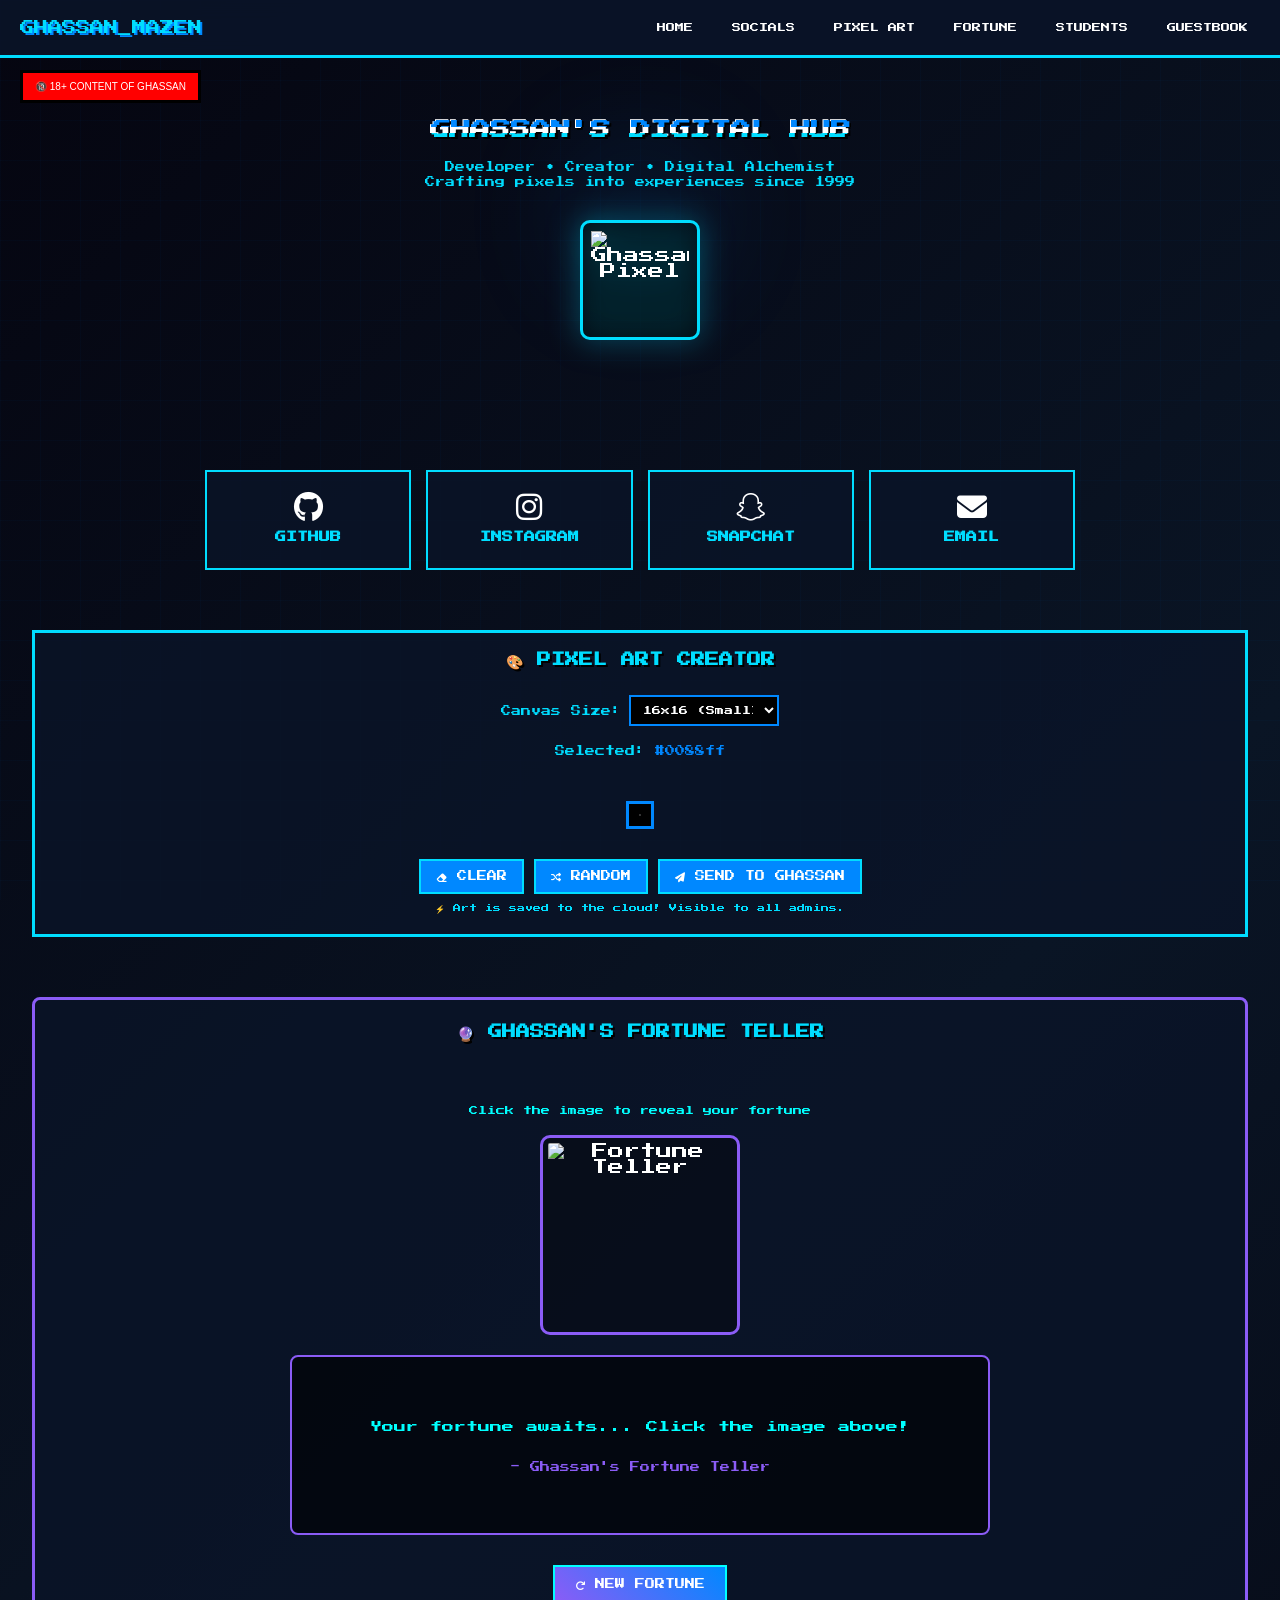
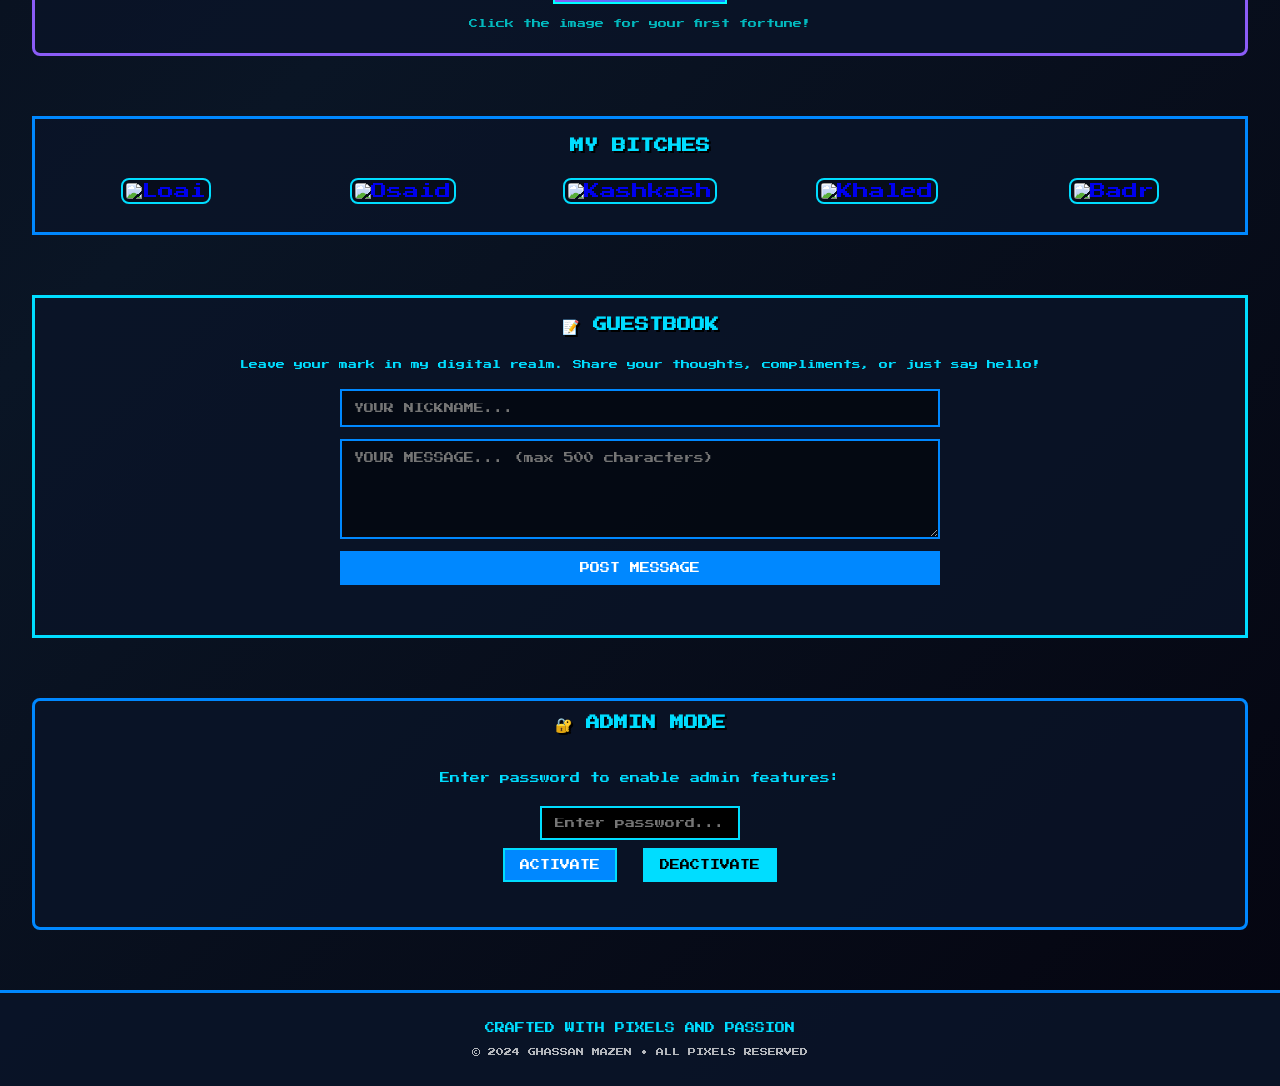
==== commit d39ab2b0: "Update index.html" ====
--- a/index.html
+++ b/index.html
@@ -2,7 +2,7 @@
 <html lang="en">
 <head>
   <meta charset="UTF-8">
-  <meta name="viewport" content="width=device-width, initial-scale=1.0">
+  <meta name="viewport" content="width=device-width, initial-scale=1.0, maximum-scale=1.0, user-scalable=no, viewport-fit=cover">
   <title>Ghassan's Digital Hub</title>
   <style>
     @import url('https://fonts.googleapis.com/css2?family=Press+Start+2P&display=swap');
@@ -19,6 +19,8 @@
       margin: 0;
       padding: 0;
       box-sizing: border-box;
+      -webkit-touch-callout: none;
+      -webkit-tap-highlight-color: transparent;
     }
     
     body { 
@@ -28,6 +30,7 @@
       min-height: 100vh;
       position: relative;
       overflow-x: hidden;
+      touch-action: pan-y; /* Prevents pinch-zoom bugs */
     }
     
     /* 18+ Button */
@@ -63,6 +66,7 @@
       background-size: 40px 40px;
       z-index: -1;
       opacity: 0.3;
+      pointer-events: none;
     }
     
     /* Navigation - FIXED for mobile */
@@ -377,6 +381,7 @@
       margin: 10px auto;
       max-width: 95vw;
       overflow: auto;
+      -webkit-overflow-scrolling: touch;
     }
     
     .pixel-grid-container {
@@ -384,7 +389,7 @@
       background: #000;
       margin: 0 auto;
       border: 1px solid #333;
-      touch-action: manipulation;
+      touch-action: none; /* Prevents pan/zoom while drawing */
     }
     
     .pixel-cell {
@@ -392,6 +397,7 @@
       cursor: pointer;
       transition: all 0.1s;
       -webkit-tap-highlight-color: transparent;
+      touch-action: none; /* Prevents zoom on double-tap */
     }
     
     .pixel-cell:hover, .pixel-cell:active {
@@ -452,7 +458,7 @@
       display: none; /* HIDDEN AS REQUESTED */
     }
     
-    /* NEW: Fortune Teller Section */
+    /* Fortune Teller Section */
     .fortune-section {
       max-width: 95vw;
       margin: 60px auto;
@@ -814,6 +820,7 @@
       width: 100%;
       height: 100%;
       z-index: -2;
+      pointer-events: none;
     }
     
     /* Easter Egg */
@@ -987,8 +994,16 @@
       }
     }
     
-    /* Touch device optimizations */
+    /* Touch device optimizations - FIXED PINCH ZOOM */
     @media (hover: none) and (pointer: coarse) {
+      body {
+        touch-action: pan-y; /* Allows vertical scrolling but prevents pinch-zoom */
+      }
+      
+      .pixel-grid-container {
+        touch-action: none; /* Prevents zoom while drawing */
+      }
+      
       .pixel-cell:active {
         transform: scale(1.05);
       }
@@ -1142,7 +1157,7 @@
     </a>
   </section>
   
-  <!-- Fixed Pixel Art Creator - MOBILE FIXED -->
+  <!-- Pixel Art Creator - NOW WITH FIREBASE STORAGE -->
   <section id="pixel-art" class="pixel-art-section">
     <h2 class="section-title">🎨 PIXEL ART CREATOR</h2>
     
@@ -1166,7 +1181,7 @@
       <!-- Colors will be generated by JS -->
     </div>
     
-    <div style="margin: 15px 0; width: 100%; overflow: auto;">
+    <div style="margin: 15px 0; width: 100%; overflow: auto; -webkit-overflow-scrolling: touch;">
       <div class="pixel-art-container">
         <div class="pixel-grid-container" id="pixelGrid">
           <!-- Pixel grid will be generated by JS -->
@@ -1185,9 +1200,12 @@
         <i class="fas fa-paper-plane"></i> SEND TO GHASSAN
       </button>
     </div>
+    <p style="font-size: 8px; color: var(--accent); margin-top: 10px;">
+      ⚡ Art is saved to the cloud! Visible to all admins.
+    </p>
   </section>
   
-  <!-- NEW: Ghassan's Fortune Teller Section -->
+  <!-- Ghassan's Fortune Teller Section -->
   <section id="fortune" class="fortune-section">
     <h2 class="section-title fortune-title">🔮 GHASSAN'S FORTUNE TELLER</h2>
     
@@ -1295,18 +1313,18 @@
     <p id="adminStatus" style="font-size: 9px; margin-top: 15px; color: var(--accent);"></p>
   </section>
   
-  <!-- Admin Art Gallery Section -->
+  <!-- Admin Art Gallery Section - NOW LOADS FROM FIREBASE -->
   <section id="admin-gallery" class="admin-section" style="display: none;">
     <h2 class="section-title">🖼️ ART SENT TO GHASSAN</h2>
     <p style="text-align: center; margin-bottom: 20px; font-size: 9px; color: var(--accent);">
-      Gallery of all art pieces sent to Ghassan (Admin Only)
+      Gallery of all art pieces sent to Ghassan (Cloud Storage • Admin Only)
     </p>
     <div id="artGallery" class="art-gallery-grid">
-      <!-- Art pieces will be loaded here -->
+      <!-- Art pieces will be loaded from Firebase -->
     </div>
     <div style="text-align: center; margin-top: 15px;">
       <button class="pixel-button" onclick="clearAllArt()" style="background: #ff0000;">
-        <i class="fas fa-trash"></i> CLEAR ALL ART
+        <i class="fas fa-trash"></i> CLEAR ALL ART (CLOUD)
       </button>
     </div>
   </section>
@@ -1348,7 +1366,7 @@
     let isAdmin = false;
     let konamiIndex = 0;
     let currentColor = '#0088ff';
-    let gridSize = 16; // CHANGED: Default from 24 to 16
+    let gridSize = 16;
     let fortuneCount = 0;
     const ADMIN_PASSWORD = "ananke";
     const konamiCode = [
@@ -1365,7 +1383,7 @@
       '#ff00ff', '#00ffff', '#8800ff', '#ff8800'
     ];
     
-    // NEW: Large collection of fortune cookie fortunes
+    // Fortune collection
     const fortunes = [
       "A beautiful, smart, and loving person will be coming into your life.",
       "A dubious friend may be an enemy in camouflage.",
@@ -1713,14 +1731,18 @@
       updateAdminStatus();
       initMobileTouchSupport();
       updateFortuneCounter();
+      // Start listening for art updates from Firebase
+      if (isAdmin) {
+        initArtListener();
+      }
     });
     
-    // Mobile touch support
+    // Mobile touch support - FIXED PINCH ZOOM
     function initMobileTouchSupport() {
-      // Prevent zoom on double tap
+      // Prevent zoom on double tap for the whole page
       document.addEventListener('touchstart', function(event) {
         if (event.touches.length > 1) {
-          event.preventDefault();
+          event.preventDefault(); // Prevents pinch zoom
         }
       }, { passive: false });
       
@@ -1729,16 +1751,19 @@
         event.preventDefault();
         return false;
       });
-    }
-    
-    // UPDATED: 18+ Trap Function with confirmation and redirect to shame page
+      
+      // Additional pinch zoom prevention
+      document.addEventListener('gesturestart', function(e) {
+        e.preventDefault();
+      });
+    }
+    
+    // UPDATED: 18+ Trap Function
     function showTrap() {
       const userConfirmed = confirm("⚠️ WARNING: This content contains explicit material.\nAre you sure you want to see Ghassan's nudes?");
       
       if (userConfirmed) {
-        // Show shame page
         document.getElementById('shamePage').style.display = 'flex';
-        // Hide main content
         document.querySelector('.pixel-nav').style.display = 'none';
         document.querySelector('.hero').style.display = 'none';
         document.querySelector('.social-grid').style.display = 'none';
@@ -1751,7 +1776,6 @@
         document.querySelector('.footer').style.display = 'none';
         document.querySelector('.trap-button').style.display = 'none';
         
-        // Add extreme animation
         const shamePage = document.getElementById('shamePage');
         shamePage.style.animation = 'shameBackground 1s infinite alternate';
       }
@@ -1759,9 +1783,7 @@
     
     // Return to site from shame page
     function returnToSite() {
-      // Hide shame page
       document.getElementById('shamePage').style.display = 'none';
-      // Show all content again
       document.querySelector('.pixel-nav').style.display = 'flex';
       document.querySelector('.hero').style.display = 'block';
       document.querySelector('.social-grid').style.display = 'grid';
@@ -1774,21 +1796,18 @@
       document.querySelector('.trap-button').style.display = 'block';
     }
     
-    // NEW: Get Fortune from Image
+    // Get Fortune
     function getFortune() {
       const fortuneText = document.getElementById('fortuneText');
       const fortuneDisplay = document.getElementById('fortuneDisplay');
       const fortuneImage = document.getElementById('fortuneImage');
       const fortuneSubtitle = document.getElementById('fortuneSubtitle');
       
-      // Get random fortune
       const randomIndex = Math.floor(Math.random() * fortunes.length);
       const selectedFortune = fortunes[randomIndex];
       
-      // Update display with animation
       fortuneText.textContent = `"${selectedFortune}"`;
       
-      // Add random subtitle
       const subtitles = [
         "- Ghassan's Fortune Teller",
         "- The Oracle Speaks",
@@ -1801,19 +1820,15 @@
       const randomSubtitle = subtitles[Math.floor(Math.random() * subtitles.length)];
       fortuneSubtitle.textContent = randomSubtitle;
       
-      // Add animation
       fortuneDisplay.classList.add('fortune-pop');
       setTimeout(() => fortuneDisplay.classList.remove('fortune-pop'), 500);
       
-      // Image animation
       fortuneImage.classList.add('glow');
       setTimeout(() => fortuneImage.classList.remove('glow'), 2000);
       
-      // Update counter
       fortuneCount++;
       updateFortuneCounter();
       
-      // Change fortune text border color
       const colors = ['#00ffff', '#8b5cf6', '#ff00ff', '#ffff00', '#00ff00', '#0088ff'];
       const randomColor = colors[Math.floor(Math.random() * colors.length)];
       fortuneDisplay.style.borderColor = randomColor;
@@ -1834,7 +1849,7 @@
       }
     }
     
-    // Character Interaction with updated dialogues
+    // Character Interaction
     function initCharacterInteraction() {
       const character = document.getElementById('pixelCharacter');
       const bubble = document.getElementById('speechBubble');
@@ -1860,7 +1875,6 @@
         }, 4000);
       });
       
-      // Mobile touch support for character
       character.addEventListener('touchstart', function(e) {
         e.preventDefault();
         clickCount = (clickCount + 1) % dialogues.length;
@@ -1873,7 +1887,7 @@
       }, { passive: false });
     }
     
-    // Initialize Pixel Art Creator - MOBILE FIXED
+    // Initialize Pixel Art Creator
     function initPixelArtCreator() {
       createColorPalette();
       createPixelGrid(gridSize);
@@ -1893,7 +1907,6 @@
           colorOption.classList.add('active');
         }
         
-        // Mobile touch events
         colorOption.addEventListener('click', function() {
           selectColor(this);
         });
@@ -1925,22 +1938,18 @@
       const pixelGrid = document.getElementById('pixelGrid');
       pixelGrid.innerHTML = '';
       
-      // Calculate cell size based on grid size and screen width
       let cellSize;
       const screenWidth = window.innerWidth;
       
       if (screenWidth <= 480) {
-        // Mobile phones
         if (size <= 16) cellSize = 15;
         else if (size <= 24) cellSize = 12;
         else cellSize = 8;
       } else if (screenWidth <= 768) {
-        // Tablets
         if (size <= 16) cellSize = 20;
         else if (size <= 24) cellSize = 15;
         else cellSize = 10;
       } else {
-        // Desktop
         if (size <= 16) cellSize = 25;
         else if (size <= 24) cellSize = 18;
         else cellSize = 12;
@@ -1957,17 +1966,13 @@
         cell.style.width = `${cellSize}px`;
         cell.style.height = `${cellSize}px`;
         
-        // Click for desktop
         cell.addEventListener('click', function() {
           this.style.backgroundColor = currentColor;
         });
         
-        // Touch for mobile
         cell.addEventListener('touchstart', function(e) {
           e.preventDefault();
           this.style.backgroundColor = currentColor;
-          // Paint on touch move
-          let painting = false;
           
           const paint = (touchEvent) => {
             touchEvent.preventDefault();
@@ -1991,7 +1996,6 @@
         pixelGrid.appendChild(cell);
       }
       
-      // Desktop drag painting
       let isPainting = false;
       
       pixelGrid.addEventListener('mousedown', function(e) {
@@ -2012,13 +2016,11 @@
       });
     }
     
-    // Change Canvas Size
     function changeCanvasSize() {
       gridSize = parseInt(document.getElementById('canvasSize').value);
       createPixelGrid(gridSize);
     }
     
-    // Clear Grid
     function clearGrid() {
       const cells = document.querySelectorAll('.pixel-cell');
       cells.forEach(cell => {
@@ -2026,7 +2028,6 @@
       });
     }
     
-    // Fill Random
     function fillRandom() {
       const cells = document.querySelectorAll('.pixel-cell');
       cells.forEach(cell => {
@@ -2035,9 +2036,8 @@
       });
     }
     
-    // Send Art to Ghassan with notification
+    // SAVE ART TO FIREBASE (NOT LOCAL STORAGE)
     function saveArt() {
-      // Show notification
       const notification = document.createElement('div');
       notification.style.position = 'fixed';
       notification.style.top = '20px';
@@ -2050,39 +2050,51 @@
       notification.style.zIndex = '10000';
       notification.style.border = '2px solid #00ddff';
       notification.style.boxShadow = '0 0 20px rgba(0, 136, 255, 0.5)';
-      notification.textContent = 'Your art piece has been sent to Ghassan!';
+      notification.textContent = 'Sending art to cloud...';
       document.body.appendChild(notification);
       
-      // Auto-remove notification after 3 seconds
-      setTimeout(() => {
-        notification.remove();
-      }, 3000);
-      
-      // Store the art in local storage
       const gridData = [];
       const cells = document.querySelectorAll('.pixel-cell');
       cells.forEach(cell => {
         gridData.push(cell.style.backgroundColor || '#000000');
       });
       
-      // Get existing art or create new array
-      let sentArt = JSON.parse(localStorage.getItem('sentToGhassanArt')) || [];
-      
-      // Add new art piece
-      sentArt.push({
+      // Save to Firebase instead of localStorage
+      const artRef = db.ref("artGallery").push();
+      artRef.set({
         id: Date.now(),
         size: gridSize,
         colors: gridData,
         timestamp: new Date().toLocaleString()
+      }).then(() => {
+        notification.textContent = '✅ Art saved to cloud!';
+        notification.style.background = '#00aa00';
+        
+        setTimeout(() => {
+          notification.remove();
+        }, 2000);
+        
+        // If admin mode is active, update the gallery
+        if (isAdmin) {
+          updateAdminGallery();
+        }
+      }).catch((error) => {
+        notification.textContent = '❌ Failed to save art';
+        notification.style.background = '#ff0000';
+        setTimeout(() => {
+          notification.remove();
+        }, 2000);
+        console.error("Error saving art: ", error);
       });
-      
-      // Save back to localStorage
-      localStorage.setItem('sentToGhassanArt', JSON.stringify(sentArt));
-      
-      // If admin mode is active, update the gallery
-      if (isAdmin) {
-        updateAdminGallery();
-      }
+    }
+    
+    // Initialize Firebase art listener
+    function initArtListener() {
+      db.ref("artGallery").on("value", function(snapshot) {
+        if (isAdmin) {
+          updateAdminGallery();
+        }
+      });
     }
     
     // Admin Mode Functions
@@ -2094,7 +2106,6 @@
         document.getElementById('adminPassword').value = "";
         updateAdminStatus();
         loadNotes();
-        updateAdminGallery();
         
         const status = document.getElementById('adminStatus');
         status.textContent = "✅ ADMIN MODE ACTIVATED! You can now delete notes and view art gallery.";
@@ -2115,8 +2126,10 @@
           document.body.appendChild(indicator);
         }
         
-        // Show admin gallery
+        // Show admin gallery and start listening for art
         document.getElementById('admin-gallery').style.display = 'block';
+        initArtListener();
+        updateAdminGallery();
       } else {
         const status = document.getElementById('adminStatus');
         status.textContent = "❌ Wrong password! Try again.";
@@ -2134,8 +2147,9 @@
         indicator.remove();
       }
       
-      // Hide admin gallery
       document.getElementById('admin-gallery').style.display = 'none';
+      // Remove listener
+      db.ref("artGallery").off();
     }
     
     function updateAdminStatus() {
@@ -2149,7 +2163,7 @@
       }
     }
     
-    // Update Admin Gallery
+    // Update Admin Gallery - LOADS FROM FIREBASE
     function updateAdminGallery() {
       if (!isAdmin) return;
       
@@ -2158,82 +2172,100 @@
       
       if (!gallery || !gallerySection) return;
       
-      // Show the gallery section
       gallerySection.style.display = 'block';
       
-      // Get sent art from localStorage
-      const sentArt = JSON.parse(localStorage.getItem('sentToGhassanArt')) || [];
-      
-      gallery.innerHTML = '';
-      
-      if (sentArt.length === 0) {
-        gallery.innerHTML = '<p style="text-align: center; font-size: 9px; color: var(--accent); grid-column: 1/-1;">No art has been sent to Ghassan yet.</p>';
-        return;
-      }
-      
-      sentArt.forEach((art, index) => {
-        const artContainer = document.createElement('div');
-        artContainer.className = 'art-item';
+      // Get art from Firebase
+      db.ref("artGallery").once("value", function(snapshot) {
+        gallery.innerHTML = '';
         
-        // Create mini canvas
-        const canvas = document.createElement('canvas');
-        canvas.width = 80;
-        canvas.height = 80;
-        const ctx = canvas.getContext('2d');
-        
-        // Draw the art on mini canvas
-        const cellSize = 80 / art.size;
-        for (let y = 0; y < art.size; y++) {
-          for (let x = 0; x < art.size; x++) {
-            const color = art.colors[y * art.size + x] || '#000000';
-            ctx.fillStyle = color;
-            ctx.fillRect(x * cellSize, y * cellSize, cellSize, cellSize);
-          }
+        if (!snapshot.exists()) {
+          gallery.innerHTML = '<p style="text-align: center; font-size: 9px; color: var(--accent); grid-column: 1/-1;">No art has been sent to Ghassan yet.</p>';
+          return;
         }
         
-        artContainer.appendChild(canvas);
+        const artPieces = [];
+        snapshot.forEach(function(childSnapshot) {
+          artPieces.push({
+            firebaseKey: childSnapshot.key,
+            ...childSnapshot.val()
+          });
+        });
         
-        // Add timestamp
-        const timestamp = document.createElement('div');
-        timestamp.className = 'art-timestamp';
-        timestamp.textContent = art.timestamp;
-        artContainer.appendChild(timestamp);
+        // Sort by timestamp (newest first)
+        artPieces.sort((a, b) => {
+          if (a.timestamp && b.timestamp) {
+            return new Date(b.timestamp) - new Date(a.timestamp);
+          }
+          return 0;
+        });
         
-        // Add delete button
-        const deleteBtn = document.createElement('button');
-        deleteBtn.className = 'art-delete-btn';
-        deleteBtn.innerHTML = 'X';
-        deleteBtn.onclick = (e) => {
-          e.stopPropagation();
-          deleteArt(index);
-        };
-        artContainer.appendChild(deleteBtn);
-        
-        gallery.appendChild(artContainer);
+        artPieces.forEach((art, index) => {
+          const artContainer = document.createElement('div');
+          artContainer.className = 'art-item';
+          
+          const canvas = document.createElement('canvas');
+          canvas.width = 80;
+          canvas.height = 80;
+          const ctx = canvas.getContext('2d');
+          
+          const cellSize = 80 / art.size;
+          for (let y = 0; y < art.size; y++) {
+            for (let x = 0; x < art.size; x++) {
+              const color = art.colors[y * art.size + x] || '#000000';
+              ctx.fillStyle = color;
+              ctx.fillRect(x * cellSize, y * cellSize, cellSize, cellSize);
+            }
+          }
+          
+          artContainer.appendChild(canvas);
+          
+          const timestamp = document.createElement('div');
+          timestamp.className = 'art-timestamp';
+          timestamp.textContent = art.timestamp || 'Unknown date';
+          artContainer.appendChild(timestamp);
+          
+          const deleteBtn = document.createElement('button');
+          deleteBtn.className = 'art-delete-btn';
+          deleteBtn.innerHTML = 'X';
+          deleteBtn.onclick = (e) => {
+            e.stopPropagation();
+            deleteArt(art.firebaseKey);
+          };
+          artContainer.appendChild(deleteBtn);
+          
+          gallery.appendChild(artContainer);
+        });
       });
     }
     
-    function deleteArt(index) {
+    function deleteArt(firebaseKey) {
       if (!isAdmin) return;
       
-      if (!confirm('Delete this art piece?')) return;
-      
-      const sentArt = JSON.parse(localStorage.getItem('sentToGhassanArt')) || [];
-      sentArt.splice(index, 1);
-      localStorage.setItem('sentToGhassanArt', JSON.stringify(sentArt));
-      updateAdminGallery();
+      if (!confirm('Delete this art piece from the cloud?')) return;
+      
+      db.ref("artGallery/" + firebaseKey).remove().then(() => {
+        updateAdminGallery();
+      }).catch((error) => {
+        console.error("Error deleting art: ", error);
+        alert("Failed to delete art: " + error.message);
+      });
     }
     
     function clearAllArt() {
       if (!isAdmin) return;
       
-      if (!confirm('Delete ALL art sent to Ghassan? This cannot be undone!')) return;
-      
-      localStorage.removeItem('sentToGhassanArt');
-      updateAdminGallery();
-    }
-    
-    // Particles.js Configuration - MOBILE FIXED
+      if (!confirm('Delete ALL art sent to Ghassan from the cloud? This cannot be undone!')) return;
+      
+      db.ref("artGallery").remove().then(() => {
+        updateAdminGallery();
+        alert("All art has been cleared from the cloud.");
+      }).catch((error) => {
+        console.error("Error clearing art: ", error);
+        alert("Failed to clear art: " + error.message);
+      });
+    }
+    
+    // Particles.js Configuration
     function initParticles() {
       const isMobile = window.innerWidth <= 768;
       
@@ -2276,7 +2308,7 @@
       });
     }
     
-    // Notes Functions - MOBILE FIXED, NO DATES
+    // Notes Functions - NO DATES
     function addNote() {
       const nickname = document.getElementById('nickname').value.trim();
       const noteText = document.getElementById('noteText').value.trim();
@@ -2318,17 +2350,13 @@
           });
         });
         
-        // Sort by timestamp (newest first)
         notes.sort((a, b) => b.timestamp - a.timestamp);
-        
-        // Limit to 20 notes on mobile
         const displayNotes = window.innerWidth <= 768 ? notes.slice(0, 20) : notes;
         
         displayNotes.forEach(note => {
           const noteElement = document.createElement('div');
           noteElement.className = 'note';
           
-          // NO DATE, NO TIMESTAMP - ONLY nickname + message
           noteElement.innerHTML = `
             <span class="note-author">${escapeHTML(note.nickname)}</span>
             <div class="note-content">${escapeHTML(note.noteText).replace(/\n/g, '<br>')}</div>
@@ -2338,7 +2366,6 @@
           notesWall.appendChild(noteElement);
         });
         
-        // Show message if notes were limited
         if (window.innerWidth <= 768 && notes.length > 20) {
           const limitMessage = document.createElement('p');
           limitMessage.style.textAlign = 'center';
@@ -2386,7 +2413,6 @@
       document.getElementById('easterEgg').style.display = 'none';
     }
     
-    // Utility Functions
     function escapeHTML(str) {
       const div = document.createElement('div');
       div.textContent = str;
@@ -2402,7 +2428,6 @@
         
         const targetElement = document.querySelector(targetId);
         if (targetElement) {
-          // Mobile-friendly scroll
           const headerOffset = 80;
           const elementPosition = targetElement.getBoundingClientRect().top;
           const offsetPosition = elementPosition + window.pageYOffset - headerOffset;
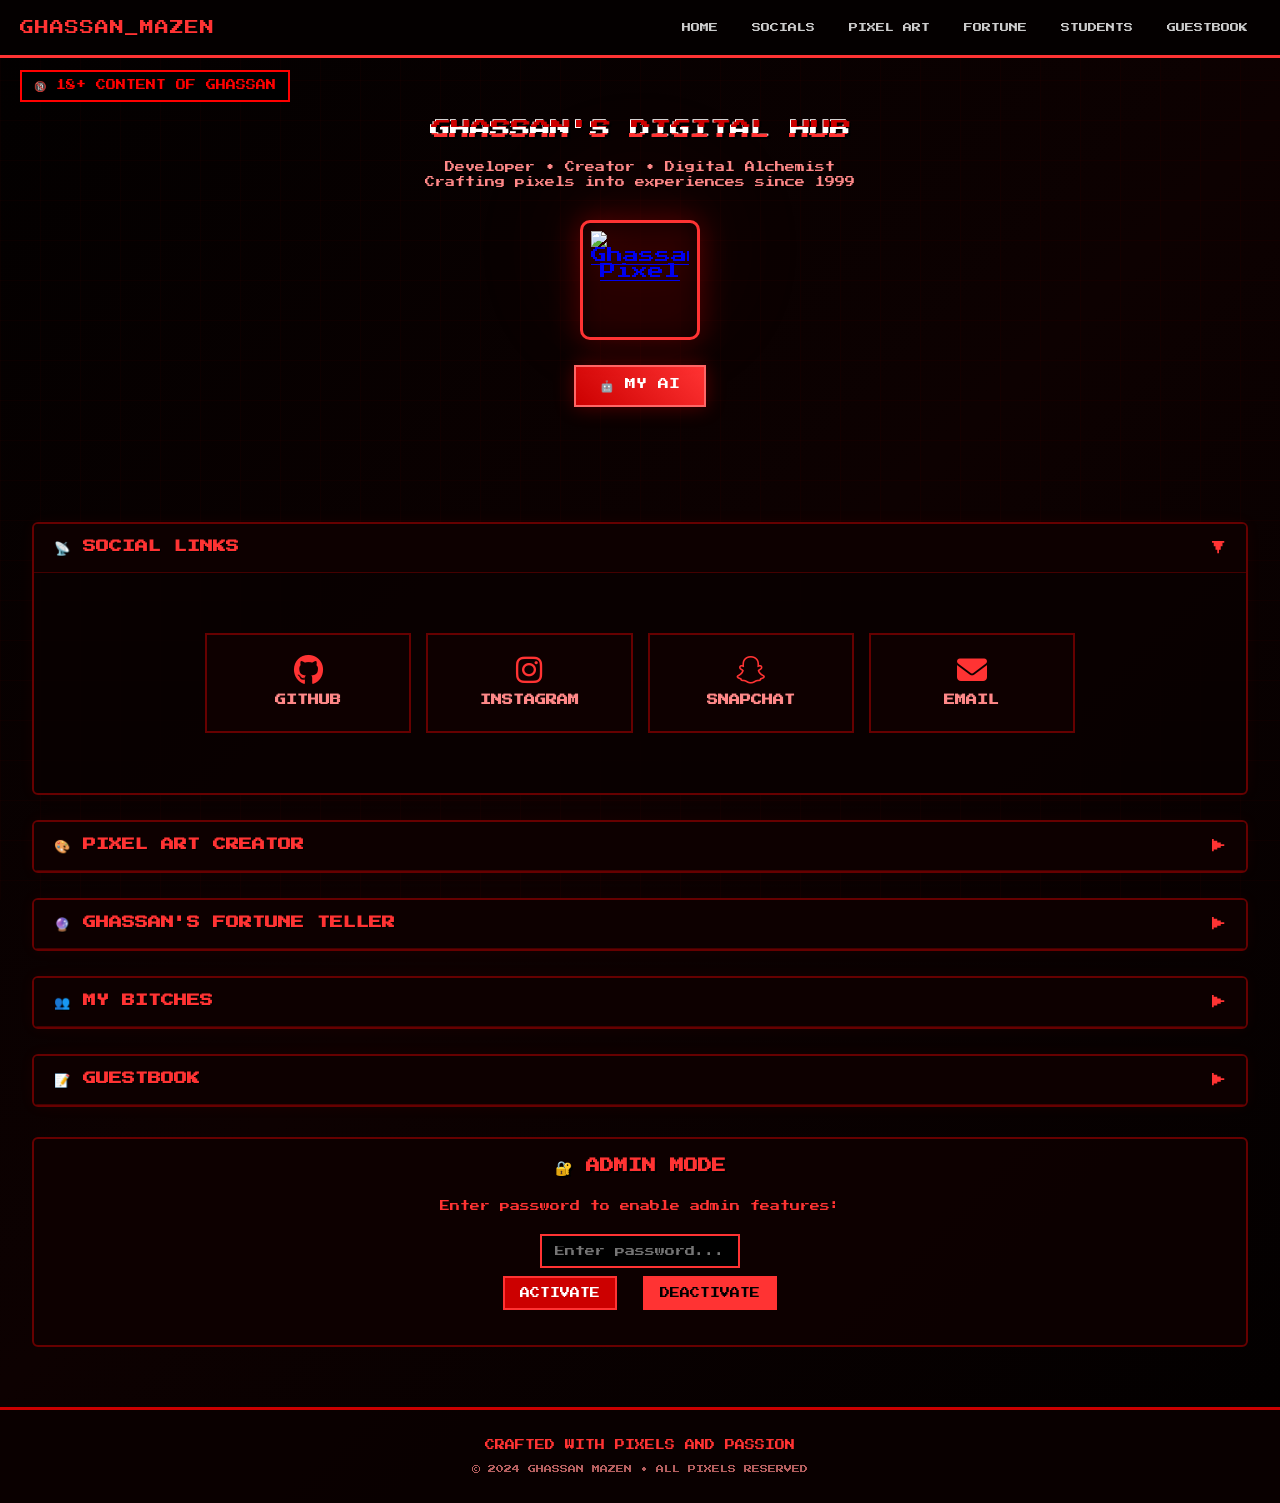
==== commit 869b8534: "Update index.html" ====
--- a/index.html
+++ b/index.html
@@ -3,16 +3,19 @@
 <head>
   <meta charset="UTF-8">
   <meta name="viewport" content="width=device-width, initial-scale=1.0, maximum-scale=1.0, user-scalable=no, viewport-fit=cover">
-  <title>Ghassan's Digital Hub</title>
+  <title>Ghassan's Digital Hub • RED EDITION</title>
   <style>
     @import url('https://fonts.googleapis.com/css2?family=Press+Start+2P&display=swap');
     
     :root {
-      --primary: #0088ff;
-      --secondary: #0055aa;
-      --accent: #00ddff;
-      --dark: #0a0a1a;
-      --grid-color: rgba(0, 136, 255, 0.1);
+      --primary: #cc0000;
+      --secondary: #8b0000;
+      --accent: #ff3333;
+      --dark: #0a0000;
+      --grid-color: rgba(200, 0, 0, 0.12);
+      --card-bg: rgba(15, 0, 0, 0.85);
+      --border-color: #660000;
+      --glow-color: rgba(255, 0, 0, 0.4);
     }
     
     * {
@@ -25,35 +28,14 @@
     
     body { 
       font-family: 'Press Start 2P', cursive; 
-      background: linear-gradient(135deg, #050510 0%, #0a1525 50%, #050510 100%);
+      background: linear-gradient(135deg, #020000 0%, #0d0101 50%, #020000 100%);
       color: #fff;
       min-height: 100vh;
       position: relative;
       overflow-x: hidden;
-      touch-action: pan-y; /* Prevents pinch-zoom bugs */
-    }
-    
-    /* 18+ Button */
-    .trap-button {
-      position: fixed;
-      top: 70px;
-      left: 20px;
-      z-index: 1001;
-      background: #ff0000;
-      color: white;
-      border: 3px solid #000;
-      padding: 8px 12px;
-      font-size: 10px;
-      cursor: pointer;
-      transition: all 0.3s;
-    }
-    
-    .trap-button:hover {
-      background: #ff5500;
-      transform: scale(1.1);
-    }
-    
-    /* Pixel grid background - FIXED for mobile */
+      touch-action: pan-y;
+    }
+    
     .pixel-grid {
       position: fixed;
       top: 0;
@@ -69,12 +51,32 @@
       pointer-events: none;
     }
     
-    /* Navigation - FIXED for mobile */
+    .trap-button {
+      position: fixed;
+      top: 70px;
+      left: 20px;
+      z-index: 1001;
+      background: #000;
+      color: #ff0000;
+      border: 2px solid #ff0000;
+      padding: 8px 12px;
+      font-size: 10px;
+      cursor: pointer;
+      transition: all 0.3s;
+      font-family: 'Press Start 2P', cursive;
+    }
+    
+    .trap-button:hover {
+      background: #330000;
+      transform: scale(1.1);
+      box-shadow: 0 0 15px var(--glow-color);
+    }
+    
     .pixel-nav {
       position: fixed;
       top: 0;
       width: 100%;
-      background: rgba(10, 20, 40, 0.95);
+      background: rgba(5, 0, 0, 0.95);
       backdrop-filter: blur(10px);
       border-bottom: 3px solid var(--accent);
       z-index: 1000;
@@ -82,24 +84,28 @@
       display: flex;
       justify-content: space-between;
       align-items: center;
+      flex-wrap: wrap;
+      gap: 10px;
     }
     
     .nav-logo {
       font-size: 14px;
       color: var(--accent);
       text-decoration: none;
-      text-shadow: 2px 2px 0 var(--primary);
+      text-shadow: 2px 2px 0 #000;
+      letter-spacing: 1px;
     }
     
     .nav-links {
       display: flex;
-      gap: 15px;
+      gap: 10px;
       overflow-x: auto;
       -webkit-overflow-scrolling: touch;
+      flex-wrap: wrap;
     }
     
     .nav-link {
-      color: #fff;
+      color: #ccc;
       text-decoration: none;
       font-size: 9px;
       padding: 6px 10px;
@@ -109,12 +115,11 @@
     }
     
     .nav-link:hover {
-      color: var(--accent);
+      color: #fff;
       border: 2px solid var(--accent);
-      background: rgba(0, 221, 255, 0.1);
-    }
-    
-    /* Hero Section - FIXED for mobile */
+      background: rgba(255, 0, 0, 0.1);
+    }
+    
     .hero {
       padding: 120px 15px 60px;
       text-align: center;
@@ -129,7 +134,7 @@
       height: 200px;
       background: radial-gradient(circle, var(--primary) 0%, transparent 70%);
       filter: blur(60px);
-      opacity: 0.2;
+      opacity: 0.15;
       top: 50%;
       left: 50%;
       transform: translate(-50%, -50%);
@@ -185,19 +190,28 @@
     
     .hero-tagline {
       font-size: 10px;
-      color: var(--accent);
+      color: #ff8888;
       margin-bottom: 30px;
       line-height: 1.5;
       padding: 0 10px;
     }
     
-    /* Pixel Character - FIXED for mobile */
     .character-container {
       display: flex;
       flex-direction: column;
       align-items: center;
       margin: 30px 0;
       position: relative;
+      gap: 20px;
+    }
+    
+    .pixel-character-link {
+      display: block;
+      transition: transform 0.3s;
+    }
+    
+    .pixel-character-link:hover {
+      transform: scale(1.05);
     }
     
     .pixel-character {
@@ -206,30 +220,47 @@
       image-rendering: pixelated;
       cursor: pointer;
       transition: transform 0.3s;
-      filter: drop-shadow(0 0 15px rgba(0, 221, 255, 0.5));
+      filter: drop-shadow(0 0 15px rgba(255, 0, 0, 0.5));
       border: 3px solid var(--accent);
       background: rgba(0, 0, 0, 0.5);
       padding: 8px;
       border-radius: 10px;
+      display: block;
     }
     
     .pixel-character:hover {
       transform: scale(1.1) rotate(5deg);
-      animation: float 3s ease-in-out infinite;
-    }
-    
-    @keyframes float {
-      0%, 100% { transform: translateY(0) scale(1.1) rotate(5deg); }
-      50% { transform: translateY(-10px) scale(1.1) rotate(5deg); }
+    }
+    
+    .ai-button {
+      background: linear-gradient(45deg, #cc0000, #ff3333);
+      color: #fff;
+      border: 2px solid #ff6666;
+      padding: 12px 24px;
+      font-family: 'Press Start 2P', cursive;
+      font-size: 11px;
+      cursor: pointer;
+      transition: all 0.3s;
+      text-decoration: none;
+      display: inline-block;
+      margin-top: 5px;
+      box-shadow: 0 0 20px rgba(255, 0, 0, 0.3);
+    }
+    
+    .ai-button:hover {
+      background: linear-gradient(45deg, #ff0000, #ff5555);
+      transform: translateY(-3px);
+      box-shadow: 0 5px 25px rgba(255, 0, 0, 0.6);
+      border-color: #ff8888;
     }
     
     .speech-bubble {
       position: absolute;
       top: -80px;
-      background: #fff;
-      color: #000;
+      background: #1a0000;
+      color: #ffaaaa;
       padding: 10px;
-      border: 2px solid #000;
+      border: 2px solid #ff0000;
       border-radius: 8px;
       font-size: 9px;
       max-width: 180px;
@@ -252,11 +283,64 @@
       left: 50%;
       transform: translateX(-50%);
       border: 6px solid transparent;
-      border-top-color: #fff;
-      filter: drop-shadow(1px 1px 0 #000);
-    }
-    
-    /* Social Links - FIXED for mobile */
+      border-top-color: #1a0000;
+      filter: drop-shadow(1px 1px 0 #ff0000);
+    }
+    
+    .collapse-section {
+      max-width: 95vw;
+      margin: 25px auto;
+      background: var(--card-bg);
+      border: 2px solid var(--border-color);
+      border-radius: 6px;
+      overflow: hidden;
+      box-shadow: 0 0 15px rgba(255, 0, 0, 0.05);
+    }
+    
+    .collapse-header {
+      background: #0d0000;
+      padding: 16px 20px;
+      cursor: pointer;
+      display: flex;
+      justify-content: space-between;
+      align-items: center;
+      border-bottom: 1px solid #440000;
+      transition: all 0.3s;
+      user-select: none;
+    }
+    
+    .collapse-header:hover {
+      background: #1a0000;
+    }
+    
+    .collapse-header h3 {
+      font-size: 13px;
+      color: var(--accent);
+      text-shadow: 1px 1px 0 #000;
+      margin: 0;
+    }
+    
+    .collapse-arrow {
+      font-size: 14px;
+      color: var(--accent);
+      transition: transform 0.3s;
+    }
+    
+    .collapse-content {
+      max-height: 0;
+      overflow: hidden;
+      transition: max-height 0.5s ease-in-out;
+      background: rgba(0, 0, 0, 0.3);
+    }
+    
+    .collapse-content.open {
+      max-height: 3000px;
+    }
+    
+    .collapse-inner {
+      padding: 20px;
+    }
+    
     .social-grid {
       display: grid;
       grid-template-columns: repeat(auto-fit, minmax(150px, 1fr));
@@ -267,8 +351,8 @@
     }
     
     .social-card {
-      background: rgba(10, 20, 40, 0.8);
-      border: 2px solid var(--accent);
+      background: rgba(15, 0, 0, 0.8);
+      border: 2px solid var(--border-color);
       padding: 20px 15px;
       text-align: center;
       transition: all 0.3s;
@@ -284,31 +368,21 @@
     
     .social-card:hover {
       transform: translateY(-3px);
-      border-color: var(--primary);
-      box-shadow: 0 5px 15px rgba(0, 136, 255, 0.3);
+      border-color: var(--accent);
+      box-shadow: 0 5px 20px var(--glow-color);
     }
     
     .social-card i {
       font-size: 30px;
       margin-bottom: 10px;
       display: block;
+      color: var(--accent);
     }
     
     .social-card h3 {
-      color: var(--accent);
+      color: #ff8888;
       font-size: 11px;
       margin-bottom: 5px;
-    }
-    
-    /* Pixel Art Creator - FIXED for mobile */
-    .pixel-art-section {
-      max-width: 95vw;
-      margin: 60px auto;
-      padding: 20px;
-      background: rgba(10, 20, 40, 0.8);
-      border: 3px solid var(--accent);
-      text-align: center;
-      overflow: hidden;
     }
     
     .pixel-controls {
@@ -335,13 +409,12 @@
     
     .canvas-size-selector select {
       background: #000;
-      color: white;
+      color: #fff;
       border: 2px solid var(--primary);
       padding: 8px;
       font-family: 'Press Start 2P', cursive;
       font-size: 9px;
       cursor: pointer;
-      width: 150px;
     }
     
     .color-palette {
@@ -349,28 +422,36 @@
       gap: 6px;
       flex-wrap: wrap;
       justify-content: center;
-      max-width: 300px;
+      max-width: 500px;
       margin: 0 auto;
     }
     
     .color-option {
-      width: 22px;
-      height: 22px;
-      border: 2px solid #fff;
+      width: 24px;
+      height: 24px;
+      border: 2px solid #555;
       cursor: pointer;
       border-radius: 4px;
-      transition: transform 0.2s;
+      transition: all 0.2s;
     }
     
     .color-option.active {
       transform: scale(1.3);
-      border: 2px solid var(--accent);
+      border: 2px solid #fff;
+      box-shadow: 0 0 8px rgba(255, 255, 255, 0.5);
     }
     
     .selected-color-display {
       font-size: 10px;
       color: var(--accent);
       margin-top: 5px;
+    }
+    
+    .pixel-art-wrapper {
+      display: flex;
+      justify-content: center;
+      align-items: center;
+      width: 100%;
     }
     
     .pixel-art-container {
@@ -388,16 +469,16 @@
       display: grid;
       background: #000;
       margin: 0 auto;
-      border: 1px solid #333;
-      touch-action: none; /* Prevents pan/zoom while drawing */
+      border: 1px solid #330000;
+      touch-action: none;
     }
     
     .pixel-cell {
-      border: 1px solid #333;
+      border: 1px solid #330000;
       cursor: pointer;
       transition: all 0.1s;
       -webkit-tap-highlight-color: transparent;
-      touch-action: none; /* Prevents zoom on double-tap */
+      touch-action: none;
     }
     
     .pixel-cell:hover, .pixel-cell:active {
@@ -413,15 +494,6 @@
       flex-wrap: wrap;
     }
     
-    /* Students Section - FIXED for mobile */
-    .students-section {
-      max-width: 95vw;
-      margin: 60px auto;
-      padding: 20px;
-      background: rgba(10, 20, 40, 0.8);
-      border: 3px solid var(--primary);
-    }
-    
     .students-grid {
       display: grid;
       grid-template-columns: repeat(auto-fit, minmax(120px, 1fr));
@@ -432,6 +504,8 @@
     .student-card {
       text-align: center;
       transition: transform 0.3s;
+      text-decoration: none;
+      color: #fff;
       width: 100%;
     }
     
@@ -447,71 +521,48 @@
       border-radius: 8px;
       margin-bottom: 8px;
       image-rendering: pixelated;
-      background: rgba(0, 0, 0, 0.3);
+      background: rgba(0, 0, 0, 0.5);
       padding: 3px;
     }
     
     .student-name {
-      font-size: 10px;
-      color: #fff;
-      word-break: break-word;
-      display: none; /* HIDDEN AS REQUESTED */
-    }
-    
-    /* Fortune Teller Section */
-    .fortune-section {
-      max-width: 95vw;
-      margin: 60px auto;
-      padding: 25px 20px;
-      background: rgba(10, 20, 40, 0.8);
-      border: 3px solid #8b5cf6;
+      display: none;
+    }
+    
+    .fortune-icon {
+      font-size: 24px;
+      margin-bottom: 15px;
+      color: var(--accent);
       text-align: center;
-      border-radius: 8px;
-    }
-    
-    .fortune-title {
-      color: #8b5cf6;
-      text-shadow: 0 0 10px rgba(139, 92, 246, 0.5);
-    }
-    
-    .crystal-ball {
-      width: 200px;
-      height: 200px;
-      margin: 20px auto;
+    }
+    
+    .crystal-ball-svg {
+      width: 180px;
+      height: 180px;
+      margin: 15px auto;
       cursor: pointer;
-      animation: pulse 3s infinite alternate;
-      display: flex;
-      align-items: center;
-      justify-content: center;
-      overflow: hidden;
-      border: none;
-      background: transparent;
-      box-shadow: none;
-    }
-    
-    .crystal-ball img {
-      width: 100%;
-      height: 100%;
-      object-fit: contain;
-      border-radius: 10px;
-      transition: transform 0.3s;
-      border: 3px solid #8b5cf6;
-      background: rgba(0, 0, 0, 0.3);
-      padding: 5px;
-    }
-    
-    .crystal-ball:hover img {
+      display: block;
+      filter: drop-shadow(0 0 25px rgba(255, 0, 0, 0.6));
+      transition: all 0.3s;
+    }
+    
+    .crystal-ball-svg:hover {
       transform: scale(1.05);
-    }
-    
-    @keyframes pulse {
-      0% { transform: scale(1); }
-      100% { transform: scale(1.03); }
+      filter: drop-shadow(0 0 35px rgba(255, 0, 0, 0.8));
+    }
+    
+    .crystal-ball-svg.glow {
+      animation: crystalGlow 2s ease-in-out infinite;
+    }
+    
+    @keyframes crystalGlow {
+      0%, 100% { filter: drop-shadow(0 0 25px rgba(255, 0, 0, 0.6)); }
+      50% { filter: drop-shadow(0 0 50px rgba(255, 0, 0, 0.9)); }
     }
     
     .fortune-text-container {
-      background: rgba(0, 0, 0, 0.6);
-      border: 2px solid #8b5cf6;
+      background: rgba(15, 0, 0, 0.6);
+      border: 2px solid var(--primary);
       padding: 25px;
       margin: 20px auto;
       max-width: 700px;
@@ -520,67 +571,54 @@
       flex-direction: column;
       justify-content: center;
       align-items: center;
-      position: relative;
-      border-radius: 8px;
+      border-radius: 6px;
     }
     
     .fortune-text {
       font-size: 12px;
       line-height: 1.6;
       margin-bottom: 15px;
-      color: #00ffff;
+      color: #ffaaaa;
       text-align: center;
-      padding: 0 10px;
     }
     
     .fortune-subtitle {
       font-size: 10px;
-      color: #8b5cf6;
+      color: var(--accent);
       text-align: center;
       margin-top: 10px;
     }
     
     .fortune-button {
-      background: linear-gradient(45deg, #8b5cf6, #0088ff);
-      color: white;
-      border: none;
+      background: linear-gradient(45deg, #8b0000, #cc0000);
+      color: #fff;
+      border: 2px solid #ff4444;
       padding: 12px 20px;
       font-family: 'Press Start 2P', cursive;
       font-size: 10px;
       cursor: pointer;
-      border: 2px solid #00ffff;
       transition: all 0.3s;
-      margin-top: 10px;
     }
     
     .fortune-button:hover {
       transform: translateY(-3px);
-      box-shadow: 0 5px 15px rgba(139, 92, 246, 0.4);
+      box-shadow: 0 5px 15px var(--glow-color);
     }
     
     .fortune-counter {
       font-size: 9px;
-      color: #00ffff;
+      color: #ff8888;
       margin-top: 15px;
       opacity: 0.7;
     }
     
-    .fortune-icon {
-      font-size: 24px;
-      margin-bottom: 15px;
-      color: #8b5cf6;
-    }
-    
-    /* Shame Page Styles */
     .shame-page {
       position: fixed;
       top: 0;
       left: 0;
       width: 100%;
       height: 100%;
-      background: linear-gradient(45deg, #ff0000, #ff5500, #ffff00, #00ff00, #0088ff, #ff00ff);
-      background-size: 400% 400%;
-      animation: shameBackground 5s infinite alternate;
+      background: #1a0000;
       display: none;
       flex-direction: column;
       justify-content: center;
@@ -590,53 +628,34 @@
       text-align: center;
     }
     
-    @keyframes shameBackground {
-      0% { background-position: 0% 50%; }
-      100% { background-position: 100% 50%; }
-    }
-    
     .shame-message {
       font-family: 'Press Start 2P', cursive;
       font-size: 16px;
-      color: #000;
-      text-shadow: 3px 3px 0 #fff;
+      color: #ff0000;
+      text-shadow: 2px 2px 0 #000;
       margin-bottom: 40px;
       max-width: 800px;
       line-height: 1.5;
-      text-align: center;
       padding: 20px;
-      background: rgba(255, 255, 255, 0.8);
-      border: 5px solid #000;
+      background: rgba(0, 0, 0, 0.8);
+      border: 3px solid #ff0000;
       border-radius: 10px;
-      box-shadow: 10px 10px 0 #000;
     }
     
     .sorry-button {
       background: #ff0000;
-      color: white;
-      border: 3px solid #000;
+      color: #000;
+      border: 3px solid #fff;
       padding: 15px 30px;
       font-family: 'Press Start 2P', cursive;
       font-size: 12px;
       cursor: pointer;
       transition: all 0.3s;
-      box-shadow: 5px 5px 0 #000;
     }
     
     .sorry-button:hover {
-      background: #00ff00;
-      color: #000;
-      transform: translateY(-5px);
-      box-shadow: 8px 8px 0 #000;
-    }
-    
-    /* Notes Section - FIXED for mobile, NO DATES */
-    .notes-section {
-      max-width: 95vw;
-      margin: 60px auto;
-      padding: 20px;
-      background: rgba(10, 20, 40, 0.8);
-      border: 3px solid var(--accent);
+      background: #cc0000;
+      color: #fff;
     }
     
     .note-form {
@@ -649,7 +668,7 @@
     
     .note-form input,
     .note-form textarea {
-      background: rgba(0, 0, 0, 0.5);
+      background: rgba(0, 0, 0, 0.7);
       border: 2px solid var(--primary);
       color: #fff;
       padding: 12px;
@@ -663,23 +682,6 @@
       resize: vertical;
     }
     
-    .note-form button {
-      background: var(--primary);
-      color: #fff;
-      border: none;
-      padding: 12px;
-      font-family: 'Press Start 2P', cursive;
-      font-size: 10px;
-      cursor: pointer;
-      transition: background 0.3s;
-      width: 100%;
-    }
-    
-    .note-form button:hover {
-      background: var(--accent);
-      color: #000;
-    }
-    
     .notes-wall {
       display: grid;
       grid-template-columns: 1fr;
@@ -688,7 +690,7 @@
     }
     
     .note {
-      background: rgba(0, 0, 0, 0.5);
+      background: rgba(15, 0, 0, 0.6);
       padding: 15px;
       border-left: 4px solid var(--accent);
       position: relative;
@@ -710,14 +712,12 @@
       font-size: 10px;
       margin-bottom: 8px;
       display: block;
-      word-break: break-word;
     }
     
     .note-content {
       font-size: 9px;
       line-height: 1.5;
-      word-wrap: break-word;
-      overflow-wrap: break-word;
+      color: #ffcccc;
     }
     
     .delete-btn {
@@ -732,30 +732,26 @@
       cursor: pointer;
       opacity: 0;
       transition: opacity 0.3s;
+      font-family: 'Press Start 2P', cursive;
     }
     
     .note:hover .delete-btn {
       opacity: 1;
     }
     
-    /* Admin Section - FIXED for mobile */
     .admin-section {
+      max-width: 95vw;
+      margin: 30px auto;
+      padding: 20px;
+      background: var(--card-bg);
+      border: 2px solid var(--border-color);
+      border-radius: 6px;
       text-align: center;
-      margin: 30px auto;
-      padding: 15px;
-      max-width: 95vw;
-      background: rgba(10, 20, 40, 0.8);
-      border: 3px solid var(--primary);
-      border-radius: 8px;
-    }
-    
-    .admin-login {
-      padding: 15px;
     }
     
     .admin-login input {
       background: #000;
-      color: white;
+      color: #fff;
       border: 2px solid var(--accent);
       padding: 10px;
       font-family: 'Press Start 2P', cursive;
@@ -766,13 +762,12 @@
       font-size: 10px;
     }
     
-    /* Admin Art Gallery */
     .art-gallery-grid {
       display: grid;
       grid-template-columns: repeat(auto-fill, minmax(100px, 1fr));
       gap: 10px;
       padding: 10px;
-      background: rgba(0,0,0,0.3);
+      background: rgba(0, 0, 0, 0.3);
       border-radius: 8px;
       min-height: 100px;
     }
@@ -781,7 +776,7 @@
       position: relative;
       background: #000;
       padding: 5px;
-      border: 2px solid #0088ff;
+      border: 2px solid var(--primary);
       border-radius: 5px;
     }
     
@@ -793,7 +788,7 @@
     
     .art-timestamp {
       font-size: 6px;
-      color: #00ddff;
+      color: var(--accent);
       text-align: center;
       margin-top: 3px;
     }
@@ -814,7 +809,6 @@
       padding: 0;
     }
     
-    /* Particles Container */
     #particles-js {
       position: fixed;
       width: 100%;
@@ -823,46 +817,14 @@
       pointer-events: none;
     }
     
-    /* Easter Egg */
-    .easter-egg {
-      position: fixed;
-      top: 50%;
-      left: 50%;
-      transform: translate(-50%, -50%);
-      background: rgba(0, 0, 0, 0.95);
-      padding: 20px;
-      border: 3px solid var(--primary);
-      z-index: 10000;
-      text-align: center;
-      display: none;
-      max-width: 90vw;
-    }
-    
-    .easter-egg h2 {
-      color: var(--accent);
-      margin-bottom: 15px;
-      font-size: 16px;
-    }
-    
-    /* Footer */
-    .footer {
-      text-align: center;
-      padding: 30px 15px;
-      background: rgba(10, 20, 40, 0.9);
-      margin-top: 60px;
-      border-top: 3px solid var(--primary);
-    }
-    
-    /* Button Styles */
     .pixel-button {
       background: var(--primary);
-      color: white;
-      border: none;
+      color: #fff;
+      border: 2px solid var(--accent);
       padding: 10px 15px;
       font-family: 'Press Start 2P', cursive;
       font-size: 10px;
       cursor: pointer;
-      border: 2px solid var(--accent);
       transition: all 0.3s;
       display: inline-block;
     }
@@ -871,175 +833,25 @@
       background: var(--accent);
       color: #000;
       transform: translateY(-2px);
-    }
-    
-    /* Section Title */
+      box-shadow: 0 5px 15px var(--glow-color);
+    }
+    
     .section-title {
       text-align: center;
       color: var(--accent);
       font-size: 14px;
       margin-bottom: 25px;
       text-shadow: 2px 2px 0 #000;
-      padding: 0 10px;
-    }
-    
-    /* Mobile-specific styles */
-    @media (max-width: 480px) {
-      .nav-logo {
-        font-size: 12px;
-      }
-      
-      .nav-link {
-        font-size: 8px;
-        padding: 5px 8px;
-      }
-      
-      .glitch {
-        font-size: 18px;
-      }
-      
-      .hero-tagline {
-        font-size: 9px;
-      }
-      
-      .pixel-character {
-        width: 100px;
-        height: 100px;
-      }
-      
-      .social-card {
-        min-height: 80px;
-        padding: 15px 10px;
-      }
-      
-      .social-card i {
-        font-size: 25px;
-      }
-      
-      .social-card h3 {
-        font-size: 10px;
-      }
-      
-      .student-avatar {
-        width: 70px;
-        height: 70px;
-      }
-      
-      .trap-button {
-        top: 60px;
-        left: 10px;
-        font-size: 8px;
-        padding: 6px 8px;
-      }
-      
-      .crystal-ball {
-        width: 160px;
-        height: 160px;
-      }
-      
-      .fortune-text {
-        font-size: 10px;
-        padding: 0 5px;
-      }
-      
-      .fortune-text-container {
-        padding: 20px 15px;
-        min-height: 160px;
-      }
-      
-      .social-grid {
-        grid-template-columns: 1fr 1fr;
-      }
-      
-      .art-gallery-grid {
-        grid-template-columns: repeat(auto-fill, minmax(80px, 1fr));
-      }
-      
-      .shame-message {
-        font-size: 12px;
-        padding: 15px;
-      }
-    }
-    
-    @media (max-width: 768px) {
-      .nav-links {
-        gap: 8px;
-      }
-      
-      .hero {
-        padding-top: 100px;
-      }
-      
-      .pixel-art-container {
-        padding: 8px;
-      }
-      
-      .canvas-size-selector select {
-        font-size: 8px;
-        padding: 6px;
-      }
-      
-      .color-option {
-        width: 20px;
-        height: 20px;
-      }
-      
-      .social-grid {
-        grid-template-columns: repeat(auto-fit, minmax(120px, 1fr));
-      }
-      
-      .crystal-ball {
-        width: 180px;
-        height: 180px;
-      }
-    }
-    
-    /* Touch device optimizations - FIXED PINCH ZOOM */
-    @media (hover: none) and (pointer: coarse) {
-      body {
-        touch-action: pan-y; /* Allows vertical scrolling but prevents pinch-zoom */
-      }
-      
-      .pixel-grid-container {
-        touch-action: none; /* Prevents zoom while drawing */
-      }
-      
-      .pixel-cell:active {
-        transform: scale(1.05);
-      }
-      
-      .note:hover .delete-btn {
-        opacity: 1;
-      }
-      
-      .social-card:active {
-        transform: translateY(-3px);
-      }
-      
-      .student-card:active {
-        transform: scale(1.05);
-      }
-      
-      .fortune-button:active {
-        transform: translateY(-3px);
-      }
-      
-      .crystal-ball:active img {
-        transform: scale(1.05);
-      }
-    }
-    
-    /* Secret Mode */
-    .secret-mode {
-      animation: secretColors 10s infinite linear;
-    }
-    
-    @keyframes secretColors {
-      0% { filter: hue-rotate(0deg); }
-      100% { filter: hue-rotate(360deg); }
-    }
-    
-    /* Animation for new fortune */
+    }
+    
+    .footer {
+      text-align: center;
+      padding: 30px 15px;
+      background: rgba(10, 0, 0, 0.9);
+      margin-top: 60px;
+      border-top: 3px solid var(--primary);
+    }
+    
     @keyframes fortunePop {
       0% { transform: scale(0.9); opacity: 0; }
       100% { transform: scale(1); opacity: 1; }
@@ -1049,30 +861,30 @@
       animation: fortunePop 0.5s ease-out;
     }
     
-    /* Crystal ball glow animation */
-    @keyframes crystalGlow {
-      0%, 100% { 
-        box-shadow: 0 0 30px #00ffff;
-        transform: scale(1);
-      }
-      50% { 
-        box-shadow: 0 0 60px #00ffff;
-        transform: scale(1.05);
-      }
-    }
-    
-    .crystal-ball.glow img {
-      animation: crystalGlow 2s ease-in-out infinite;
+    @media (max-width: 480px) {
+      .nav-logo { font-size: 12px; }
+      .nav-link { font-size: 8px; padding: 5px 8px; }
+      .glitch { font-size: 16px; }
+      .hero-tagline { font-size: 9px; }
+      .pixel-character { width: 100px; height: 100px; }
+      .social-card { min-height: 80px; padding: 15px 10px; }
+      .social-card i { font-size: 25px; }
+      .social-card h3 { font-size: 10px; }
+      .student-avatar { width: 70px; height: 70px; }
+      .trap-button { top: 60px; left: 10px; font-size: 8px; padding: 6px 8px; }
+      .crystal-ball-svg { width: 150px; height: 150px; }
+      .fortune-text { font-size: 10px; }
+      .social-grid { grid-template-columns: 1fr 1fr; }
+      .collapse-header h3 { font-size: 10px; }
+      .ai-button { font-size: 9px; padding: 10px 18px; }
     }
   </style>
   <link rel="stylesheet" href="https://cdnjs.cloudflare.com/ajax/libs/font-awesome/6.4.0/css/all.min.css">
 </head>
 <body>
-  <!-- Background Elements -->
   <div class="pixel-grid"></div>
   <div id="particles-js"></div>
   
-  <!-- Shame Page (Hidden by default) -->
   <div class="shame-page" id="shamePage">
     <div class="shame-message">
       G H A S S A N<br>
@@ -1094,212 +906,237 @@
     <button class="sorry-button" onclick="returnToSite()">I'M SORRY</button>
   </div>
   
-  <!-- 18+ Button -->
   <button class="trap-button" onclick="showTrap()">🔞 18+ CONTENT OF GHASSAN</button>
   
-  <!-- Navigation -->
   <nav class="pixel-nav">
     <a href="#" class="nav-logo">GHASSAN_MAZEN</a>
     <div class="nav-links">
       <a href="#hero" class="nav-link">HOME</a>
-      <a href="#social" class="nav-link">SOCIALS</a>
-      <a href="#pixel-art" class="nav-link">PIXEL ART</a>
-      <a href="#fortune" class="nav-link">FORTUNE</a>
-      <a href="#students" class="nav-link">STUDENTS</a>
-      <a href="#notes" class="nav-link">GUESTBOOK</a>
+      <a href="#socialCollapse" class="nav-link">SOCIALS</a>
+      <a href="#pixelCollapse" class="nav-link">PIXEL ART</a>
+      <a href="#fortuneCollapse" class="nav-link">FORTUNE</a>
+      <a href="#studentsCollapse" class="nav-link">STUDENTS</a>
+      <a href="#notesCollapse" class="nav-link">GUESTBOOK</a>
     </div>
   </nav>
   
-  <!-- Hero Section -->
   <section id="hero" class="hero">
     <div class="hero-glow"></div>
-    
     <div class="glitch-wrapper">
       <h1 class="glitch" data-text="GHASSAN'S DIGITAL HUB">GHASSAN'S DIGITAL HUB</h1>
     </div>
-    
     <p class="hero-tagline">
       Developer • Creator • Digital Alchemist<br>
       Crafting pixels into experiences since 1999
     </p>
-    
     <div class="character-container">
       <div class="speech-bubble" id="speechBubble">
         <span id="characterSpeech">Welcome to my realm!</span>
       </div>
-      <img src="https://i.postimg.cc/9Xvbc3sw-/7eed46e2-854a-46dd-a073-c66409387f95.png" 
-           alt="Ghassan Pixel" 
-           class="pixel-character"
-           id="pixelCharacter">
-    </div>
-  </section>
-  
-  <!-- Social Links Section -->
-  <section id="social" class="social-grid">
-    <a href="https://github.com/GhassanMazen00/GhassanMazen00" target="_blank" class="social-card">
-      <i class="fab fa-github"></i>
-      <h3>GITHUB</h3>
-    </a>
-    
-    <a href="https://www.instagram.com/ghassan.shk/" target="_blank" class="social-card">
-      <i class="fab fa-instagram"></i>
-      <h3>INSTAGRAM</h3>
-    </a>
-    
-    <a href="https://t.snapchat.com/p3KLzoLR" target="_blank" class="social-card">
-      <i class="fab fa-snapchat-ghost"></i>
-      <h3>SNAPCHAT</h3>
-    </a>
-    
-    <a href="mailto:ghassanmazen@zohomail.com" class="social-card">
-      <i class="fas fa-envelope"></i>
-      <h3>EMAIL</h3>
-    </a>
-  </section>
-  
-  <!-- Pixel Art Creator - NOW WITH FIREBASE STORAGE -->
-  <section id="pixel-art" class="pixel-art-section">
-    <h2 class="section-title">🎨 PIXEL ART CREATOR</h2>
-    
-    <div class="pixel-controls">
-      <div class="canvas-size-selector">
-        <span>Canvas Size:</span>
-        <select id="canvasSize" onchange="changeCanvasSize()">
-          <option value="8">8x8 (Tiny)</option>
-          <option value="16" selected>16x16 (Small)</option>
-          <option value="24">24x24 (Medium)</option>
-          <option value="32">32x32 (Large)</option>
-        </select>
-      </div>
-      
-      <div class="selected-color-display">
-        Selected: <span id="selectedColor" style="color: #0088ff;">#0088ff</span>
-      </div>
-    </div>
-    
-    <div class="color-palette" id="colorPalette">
-      <!-- Colors will be generated by JS -->
-    </div>
-    
-    <div style="margin: 15px 0; width: 100%; overflow: auto; -webkit-overflow-scrolling: touch;">
-      <div class="pixel-art-container">
-        <div class="pixel-grid-container" id="pixelGrid">
-          <!-- Pixel grid will be generated by JS -->
-        </div>
-      </div>
-    </div>
-    
-    <div class="art-controls">
-      <button class="pixel-button" onclick="clearGrid()">
-        <i class="fas fa-eraser"></i> CLEAR
-      </button>
-      <button class="pixel-button" onclick="fillRandom()">
-        <i class="fas fa-random"></i> RANDOM
-      </button>
-      <button class="pixel-button" onclick="saveArt()">
-        <i class="fas fa-paper-plane"></i> SEND TO GHASSAN
-      </button>
-    </div>
-    <p style="font-size: 8px; color: var(--accent); margin-top: 10px;">
-      ⚡ Art is saved to the cloud! Visible to all admins.
-    </p>
-  </section>
-  
-  <!-- Ghassan's Fortune Teller Section -->
-  <section id="fortune" class="fortune-section">
-    <h2 class="section-title fortune-title">🔮 GHASSAN'S FORTUNE TELLER</h2>
-    
-    <div class="fortune-icon">
-      <i class="fas fa-crystal-ball"></i>
-    </div>
-    
-    <p style="text-align: center; margin-bottom: 20px; font-size: 9px; color: #00ffff;">
-      Click the image to reveal your fortune
-    </p>
-    
-    <div class="crystal-ball" id="crystalBall" onclick="getFortune()">
-      <img src="https://i.postimg.cc/G2FSmngc/bg-8d6237bc-c20f-43d9-89cf-cc12a011eebe.png" alt="Fortune Teller" id="fortuneImage">
-    </div>
-    
-    <div class="fortune-text-container" id="fortuneDisplay">
-      <div class="fortune-text" id="fortuneText">
-        Your fortune awaits... Click the image above!
-      </div>
-      <div class="fortune-subtitle" id="fortuneSubtitle">
-        - Ghassan's Fortune Teller
-      </div>
-    </div>
-    
-    <button class="fortune-button" onclick="getFortune()">
-      <i class="fas fa-redo"></i> NEW FORTUNE
-    </button>
-    
-    <div class="fortune-counter" id="fortuneCounter">
-      Click the image for your first fortune!
-    </div>
-  </section>
-  
-  <!-- Students Section -->
-  <section id="students" class="students-section">
-    <h2 class="section-title">MY BITCHES</h2>
-    <div class="students-grid">
-      <a href="https://www.instagram.com/loai_abb/" target="_blank" class="student-card">
-        <img src="https://i.postimg.cc/XqLnjRMS/20250819-2117-Pixel-Ginger-Character-simple-compose-01k31rss70fmktq7sny215zh9h.png" 
-             alt="Loai" 
-             class="student-avatar">
-        <span class="student-name">LOAI_ABB</span>
+      <a href="ai" class="pixel-character-link">
+        <img src="https://i.postimg.cc/9Xvbc3sw-/7eed46e2-854a-46dd-a073-c66409387f95.png" 
+             alt="Ghassan Pixel" 
+             class="pixel-character"
+             id="pixelCharacter">
       </a>
-      
-      <a href="https://www.instagram.com/osaidjano/" target="_blank" class="student-card">
-        <img src="https://i.postimg.cc/JhH7NYXZ/20250819-2129-Pixel-Man-with-T-Shirt-simple-compose-01k31scc2efvfbt02vce5hkp5r.png" 
-             alt="Osaid" 
-             class="student-avatar">
-        <span class="student-name">OSAIDJANO</span>
-      </a>
-      
-      <a href="https://www.instagram.com/loai_kashkash/" target="_blank" class="student-card">
-        <img src="https://i.postimg.cc/76gxcCmL/20250819-2136-Pixel-Fat-Man-simple-compose-01k31sw-dygemgba9w7vm7tmpq5.png" 
-             alt="Kashkash" 
-             class="student-avatar">
-        <span class="student-name">LOAI_KASHKASH</span>
-      </a>
-      
-      <a href="https://www.instagram.com/khalid.alfares1/" target="_blank" class="student-card">
-        <img src="https://i.postimg.cc/d1Ms4RRX/20250819-2140-Pixel-Man-with-Flag-simple-compose-01k31t39ykee6bbh3fcc1xfhjv-removebg-preview.png" 
-             alt="Khaled" 
-             class="student-avatar">
-        <span class="student-name">KHALID.ALFARES1</span>
-      </a>
-      
-      <a href="https://www.instagram.com/badr_sanoufi/" target="_blank" class="student-card">
-        <img src="https://i.postimg.cc/j2tsrsF4/assets-task-01k31taeamf6tavtp3htwn6b2h-1755629076-img-0.webp" 
-             alt="Badr" 
-             class="student-avatar">
-        <span class="student-name">BADR_SANOUFI</span>
+      <a href="ai" class="ai-button">
+        🤖 MY AI
       </a>
     </div>
   </section>
   
-  <!-- Notes Section - NO DATES, only nickname and message -->
-  <section id="notes" class="notes-section">
-    <h2 class="section-title">📝 GUESTBOOK</h2>
-    <p style="text-align: center; margin-bottom: 20px; font-size: 9px; color: var(--accent);">
-      Leave your mark in my digital realm. Share your thoughts, compliments, or just say hello!
-    </p>
-    
-    <div class="note-form">
-      <input type="text" id="nickname" placeholder="YOUR NICKNAME..." maxlength="30">
-      <textarea id="noteText" placeholder="YOUR MESSAGE... (max 500 characters)" maxlength="500"></textarea>
-      <button onclick="addNote()" class="pixel-button">POST MESSAGE</button>
+  <!-- SOCIAL LINKS - Open by default -->
+  <div class="collapse-section" id="socialCollapse">
+    <div class="collapse-header" onclick="toggleCollapse('socialContent', this)">
+      <h3>📡 SOCIAL LINKS</h3>
+      <span class="collapse-arrow">▼</span>
     </div>
-    
-    <div class="notes-wall" id="notesWall">
-      <!-- Notes will be loaded here (NO DATES, only nickname + message) -->
+    <div class="collapse-content open" id="socialContent">
+      <div class="collapse-inner">
+        <div class="social-grid">
+          <a href="https://github.com/GhassanMazen00/GhassanMazen00" target="_blank" class="social-card">
+            <i class="fab fa-github"></i>
+            <h3>GITHUB</h3>
+          </a>
+          <a href="https://www.instagram.com/ghassan.shk/" target="_blank" class="social-card">
+            <i class="fab fa-instagram"></i>
+            <h3>INSTAGRAM</h3>
+          </a>
+          <a href="https://t.snapchat.com/p3KLzoLR" target="_blank" class="social-card">
+            <i class="fab fa-snapchat-ghost"></i>
+            <h3>SNAPCHAT</h3>
+          </a>
+          <a href="mailto:ghassanmazen@zohomail.com" class="social-card">
+            <i class="fas fa-envelope"></i>
+            <h3>EMAIL</h3>
+          </a>
+        </div>
+      </div>
     </div>
-  </section>
+  </div>
   
-  <!-- Admin Login Section -->
-  <section id="admin" class="admin-section">
+  <!-- PIXEL ART CREATOR - Collapsed by default -->
+  <div class="collapse-section" id="pixelCollapse">
+    <div class="collapse-header" onclick="toggleCollapse('pixelContent', this)">
+      <h3>🎨 PIXEL ART CREATOR</h3>
+      <span class="collapse-arrow">▶</span>
+    </div>
+    <div class="collapse-content" id="pixelContent">
+      <div class="collapse-inner">
+        <div class="pixel-controls">
+          <div class="canvas-size-selector">
+            <span>Canvas Size:</span>
+            <select id="canvasSize" onchange="changeCanvasSize()">
+              <option value="8">8x8 (Tiny)</option>
+              <option value="16" selected>16x16 (Small)</option>
+              <option value="24">24x24 (Medium)</option>
+              <option value="32">32x32 (Large)</option>
+            </select>
+          </div>
+          <div class="selected-color-display">
+            Selected: <span id="selectedColor" style="color: #0088ff;">#0088ff</span>
+          </div>
+        </div>
+        <div class="color-palette" id="colorPalette"></div>
+        <div class="pixel-art-wrapper">
+          <div class="pixel-art-container">
+            <div class="pixel-grid-container" id="pixelGrid"></div>
+          </div>
+        </div>
+        <div class="art-controls">
+          <button class="pixel-button" onclick="clearGrid()"><i class="fas fa-eraser"></i> CLEAR</button>
+          <button class="pixel-button" onclick="fillRandom()"><i class="fas fa-random"></i> RANDOM</button>
+          <button class="pixel-button" onclick="saveArt()"><i class="fas fa-paper-plane"></i> SEND TO GHASSAN</button>
+        </div>
+        <p style="font-size: 8px; color: var(--accent); margin-top: 10px; text-align: center;">
+          ⚡ Art is saved to the cloud! Visible to all admins.
+        </p>
+      </div>
+    </div>
+  </div>
+  
+  <!-- FORTUNE TELLER - Collapsed by default -->
+  <div class="collapse-section" id="fortuneCollapse">
+    <div class="collapse-header" onclick="toggleCollapse('fortuneContent', this)">
+      <h3>🔮 GHASSAN'S FORTUNE TELLER</h3>
+      <span class="collapse-arrow">▶</span>
+    </div>
+    <div class="collapse-content" id="fortuneContent">
+      <div class="collapse-inner" style="text-align: center;">
+        <div class="fortune-icon">
+          <i class="fas fa-crystal-ball"></i>
+        </div>
+        <p style="text-align: center; margin-bottom: 20px; font-size: 9px; color: #ff8888;">
+          Click the crystal ball to reveal your fortune
+        </p>
+        
+        <svg class="crystal-ball-svg" id="crystalBallSvg" onclick="getFortune()" viewBox="0 0 120 120" fill="none" xmlns="http://www.w3.org/2000/svg">
+          <defs>
+            <radialGradient id="ballGlow" cx="40%" cy="35%" r="50%">
+              <stop offset="0%" stop-color="#ff4444" stop-opacity="0.3"/>
+              <stop offset="100%" stop-color="#330000" stop-opacity="0.1"/>
+            </radialGradient>
+            <filter id="glow">
+              <feGaussianBlur stdDeviation="2" result="coloredBlur"/>
+              <feMerge>
+                <feMergeNode in="coloredBlur"/>
+                <feMergeNode in="SourceGraphic"/>
+              </feMerge>
+            </filter>
+          </defs>
+          
+          <ellipse cx="60" cy="95" rx="25" ry="6" fill="#1a0000" stroke="#cc0000" stroke-width="1.5"/>
+          <path d="M45 95 Q60 85 75 95" fill="#0d0000" stroke="#cc0000" stroke-width="1"/>
+          
+          <circle cx="60" cy="50" r="30" fill="#0a0000" stroke="#ff0000" stroke-width="2.5" filter="url(#glow)"/>
+          <circle cx="60" cy="50" r="26" fill="url(#ballGlow)" stroke="#cc0000" stroke-width="1"/>
+          
+          <circle cx="52" cy="42" r="4" fill="#ff4444" opacity="0.4"/>
+          <circle cx="68" cy="45" r="3" fill="#ff6666" opacity="0.3"/>
+          <circle cx="57" cy="58" r="2.5" fill="#ff8888" opacity="0.5"/>
+          <path d="M45 50 Q55 40 65 50 T85 50" stroke="#ff3333" stroke-width="0.8" fill="none" opacity="0.4"/>
+          
+          <text x="40" y="38" font-size="6" fill="#ffaaaa" opacity="0.7">✦</text>
+          <text x="72" y="55" font-size="5" fill="#ffaaaa" opacity="0.6">✧</text>
+          <text x="50" y="65" font-size="4" fill="#ffaaaa" opacity="0.5">⋆</text>
+        </svg>
+        
+        <div class="fortune-text-container" id="fortuneDisplay">
+          <div class="fortune-text" id="fortuneText">
+            Your fortune awaits... Click the crystal ball above!
+          </div>
+          <div class="fortune-subtitle" id="fortuneSubtitle">
+            - Ghassan's Fortune Teller
+          </div>
+        </div>
+        
+        <button class="fortune-button" onclick="getFortune()">
+          <i class="fas fa-redo"></i> NEW FORTUNE
+        </button>
+        
+        <div class="fortune-counter" id="fortuneCounter">
+          Click the crystal ball for your first fortune!
+        </div>
+      </div>
+    </div>
+  </div>
+  
+  <!-- STUDENTS - Collapsed by default -->
+  <div class="collapse-section" id="studentsCollapse">
+    <div class="collapse-header" onclick="toggleCollapse('studentsContent', this)">
+      <h3>👥 MY BITCHES</h3>
+      <span class="collapse-arrow">▶</span>
+    </div>
+    <div class="collapse-content" id="studentsContent">
+      <div class="collapse-inner">
+        <div class="students-grid">
+          <a href="https://www.instagram.com/loai_abb/" target="_blank" class="student-card">
+            <img src="https://i.postimg.cc/XqLnjRMS/20250819-2117-Pixel-Ginger-Character-simple-compose-01k31rss70fmktq7sny215zh9h.png" alt="Loai" class="student-avatar">
+            <span class="student-name">LOAI_ABB</span>
+          </a>
+          <a href="https://www.instagram.com/osaidjano/" target="_blank" class="student-card">
+            <img src="https://i.postimg.cc/JhH7NYXZ/20250819-2129-Pixel-Man-with-T-Shirt-simple-compose-01k31scc2efvfbt02vce5hkp5r.png" alt="Osaid" class="student-avatar">
+            <span class="student-name">OSAIDJANO</span>
+          </a>
+          <a href="https://www.instagram.com/loai_kashkash/" target="_blank" class="student-card">
+            <img src="https://i.postimg.cc/76gxcCmL/20250819-2136-Pixel-Fat-Man-simple-compose-01k31sw-dygemgba9w7vm7tmpq5.png" alt="Kashkash" class="student-avatar">
+            <span class="student-name">LOAI_KASHKASH</span>
+          </a>
+          <a href="https://www.instagram.com/khalid.alfares1/" target="_blank" class="student-card">
+            <img src="https://i.postimg.cc/d1Ms4RRX/20250819-2140-Pixel-Man-with-Flag-simple-compose-01k31t39ykee6bbh3fcc1xfhjv-removebg-preview.png" alt="Khaled" class="student-avatar">
+            <span class="student-name">KHALID.ALFARES1</span>
+          </a>
+          <a href="https://www.instagram.com/badr_sanoufi/" target="_blank" class="student-card">
+            <img src="https://i.postimg.cc/j2tsrsF4/assets-task-01k31taeamf6tavtp3htwn6b2h-1755629076-img-0.webp" alt="Badr" class="student-avatar">
+            <span class="student-name">BADR_SANOUFI</span>
+          </a>
+        </div>
+      </div>
+    </div>
+  </div>
+  
+  <!-- GUESTBOOK - Collapsed by default -->
+  <div class="collapse-section" id="notesCollapse">
+    <div class="collapse-header" onclick="toggleCollapse('notesContent', this)">
+      <h3>📝 GUESTBOOK</h3>
+      <span class="collapse-arrow">▶</span>
+    </div>
+    <div class="collapse-content" id="notesContent">
+      <div class="collapse-inner">
+        <p style="text-align: center; margin-bottom: 20px; font-size: 9px; color: var(--accent);">
+          Leave your mark in my digital realm. Share your thoughts, compliments, or just say hello!
+        </p>
+        <div class="note-form">
+          <input type="text" id="nickname" placeholder="YOUR NICKNAME..." maxlength="30">
+          <textarea id="noteText" placeholder="YOUR MESSAGE... (max 500 characters)" maxlength="500"></textarea>
+          <button onclick="addNote()" class="pixel-button">POST MESSAGE</button>
+        </div>
+        <div class="notes-wall" id="notesWall"></div>
+      </div>
+    </div>
+  </div>
+  
+  <div class="admin-section" id="admin">
     <h2 class="section-title">🔐 ADMIN MODE</h2>
     <div class="admin-login">
       <p style="font-size: 10px; margin-bottom: 15px; color: var(--accent);">
@@ -1311,58 +1148,48 @@
       <button class="pixel-button" onclick="deactivateAdmin()" style="background: var(--accent); color: #000; margin-left: 10px;">DEACTIVATE</button>
     </div>
     <p id="adminStatus" style="font-size: 9px; margin-top: 15px; color: var(--accent);"></p>
-  </section>
+  </div>
   
-  <!-- Admin Art Gallery Section - NOW LOADS FROM FIREBASE -->
-  <section id="admin-gallery" class="admin-section" style="display: none;">
+  <div class="admin-section" id="admin-gallery" style="display: none;">
     <h2 class="section-title">🖼️ ART SENT TO GHASSAN</h2>
     <p style="text-align: center; margin-bottom: 20px; font-size: 9px; color: var(--accent);">
       Gallery of all art pieces sent to Ghassan (Cloud Storage • Admin Only)
     </p>
-    <div id="artGallery" class="art-gallery-grid">
-      <!-- Art pieces will be loaded from Firebase -->
-    </div>
+    <div id="artGallery" class="art-gallery-grid"></div>
     <div style="text-align: center; margin-top: 15px;">
       <button class="pixel-button" onclick="clearAllArt()" style="background: #ff0000;">
         <i class="fas fa-trash"></i> CLEAR ALL ART (CLOUD)
       </button>
     </div>
-  </section>
+  </div>
   
-  <!-- Footer -->
   <footer class="footer">
     <p style="font-size: 10px; margin-bottom: 15px; color: var(--accent);">
       CRAFTED WITH PIXELS AND PASSION
     </p>
-    <p style="font-size: 8px; opacity: 0.7;">
+    <p style="font-size: 8px; opacity: 0.7; color: #ff8888;">
       © 2024 GHASSAN MAZEN • ALL PIXELS RESERVED
     </p>
   </footer>
   
-  <!-- Easter Egg Modal -->
-  <div class="easter-egg" id="easterEgg">
-    <h2>🎮 SECRET UNLOCKED! 🎮</h2>
+  <div class="easter-egg" id="easterEgg" style="position:fixed; top:50%; left:50%; transform:translate(-50%,-50%); background:rgba(0,0,0,0.95); padding:20px; border:3px solid var(--primary); z-index:10000; text-align:center; display:none;">
+    <h2 style="color:var(--accent);">🎮 SECRET UNLOCKED! 🎮</h2>
     <p>You found the hidden easter egg!</p>
-    <p style="margin: 15px 0; font-size: 10px;">You are now an honorary member of the pixel realm!</p>
     <button onclick="closeEasterEgg()" class="pixel-button">CLOSE</button>
   </div>
   
-  <!-- Firebase & Particles -->
   <script src="https://www.gstatic.com/firebasejs/9.22.2/firebase-app-compat.js"></script>
   <script src="https://www.gstatic.com/firebasejs/9.22.2/firebase-database-compat.js"></script>
   <script src="https://cdn.jsdelivr.net/particles.js/2.0.0/particles.min.js"></script>
   
   <script>
-    // Firebase Configuration
     const firebaseConfig = {
       databaseURL: "https://dungeon-data-base-default-rtdb.firebaseio.com/"
     };
     
-    // Initialize Firebase
     const app = firebase.initializeApp(firebaseConfig);
     const db = firebase.database();
     
-    // Global Variables
     let isAdmin = false;
     let konamiIndex = 0;
     let currentColor = '#0088ff';
@@ -1375,15 +1202,17 @@
       'KeyB', 'KeyA'
     ];
     
-    // Color palette for pixel art
+    // Full color palette
     const colors = [
       '#0088ff', '#00ddff', '#0055aa', '#00aa00',
       '#ff5500', '#ff0080', '#aa00ff', '#ffff00',
       '#ffffff', '#000000', '#888888', '#ffaa00',
-      '#ff00ff', '#00ffff', '#8800ff', '#ff8800'
+      '#ff00ff', '#00ffff', '#8800ff', '#ff8800',
+      '#cc0000', '#ff3333', '#990000', '#ff6666',
+      '#00cc00', '#33ff33', '#006600', '#66ff66',
+      '#ffcc00', '#ff9900', '#cc6600', '#ffcc33'
     ];
     
-    // Fortune collection
     const fortunes = [
       "A beautiful, smart, and loving person will be coming into your life.",
       "A dubious friend may be an enemy in camouflage.",
@@ -1721,7 +1550,19 @@
       "Your work interests can capture the highest status or prestige."
     ];
     
-    // Initialize on page load
+    function toggleCollapse(contentId, headerElement) {
+      const content = document.getElementById(contentId);
+      const arrow = headerElement.querySelector('.collapse-arrow');
+      
+      if (content.classList.contains('open')) {
+        content.classList.remove('open');
+        if (arrow) arrow.textContent = '▶';
+      } else {
+        content.classList.add('open');
+        if (arrow) arrow.textContent = '▼';
+      }
+    }
+    
     document.addEventListener('DOMContentLoaded', function() {
       initParticles();
       initCharacterInteraction();
@@ -1731,34 +1572,28 @@
       updateAdminStatus();
       initMobileTouchSupport();
       updateFortuneCounter();
-      // Start listening for art updates from Firebase
       if (isAdmin) {
         initArtListener();
       }
     });
     
-    // Mobile touch support - FIXED PINCH ZOOM
     function initMobileTouchSupport() {
-      // Prevent zoom on double tap for the whole page
       document.addEventListener('touchstart', function(event) {
         if (event.touches.length > 1) {
-          event.preventDefault(); // Prevents pinch zoom
+          event.preventDefault();
         }
       }, { passive: false });
       
-      // Prevent context menu on long press
       document.addEventListener('contextmenu', function(event) {
         event.preventDefault();
         return false;
       });
       
-      // Additional pinch zoom prevention
       document.addEventListener('gesturestart', function(e) {
         e.preventDefault();
       });
     }
     
-    // UPDATED: 18+ Trap Function
     function showTrap() {
       const userConfirmed = confirm("⚠️ WARNING: This content contains explicit material.\nAre you sure you want to see Ghassan's nudes?");
       
@@ -1766,42 +1601,29 @@
         document.getElementById('shamePage').style.display = 'flex';
         document.querySelector('.pixel-nav').style.display = 'none';
         document.querySelector('.hero').style.display = 'none';
-        document.querySelector('.social-grid').style.display = 'none';
-        document.querySelector('.pixel-art-section').style.display = 'none';
-        document.querySelector('.fortune-section').style.display = 'none';
-        document.querySelector('.students-section').style.display = 'none';
-        document.querySelector('.notes-section').style.display = 'none';
+        document.querySelectorAll('.collapse-section').forEach(el => el.style.display = 'none');
         document.querySelector('.admin-section').style.display = 'none';
         document.querySelector('#admin-gallery').style.display = 'none';
         document.querySelector('.footer').style.display = 'none';
         document.querySelector('.trap-button').style.display = 'none';
-        
-        const shamePage = document.getElementById('shamePage');
-        shamePage.style.animation = 'shameBackground 1s infinite alternate';
       }
     }
     
-    // Return to site from shame page
     function returnToSite() {
       document.getElementById('shamePage').style.display = 'none';
       document.querySelector('.pixel-nav').style.display = 'flex';
       document.querySelector('.hero').style.display = 'block';
-      document.querySelector('.social-grid').style.display = 'grid';
-      document.querySelector('.pixel-art-section').style.display = 'block';
-      document.querySelector('.fortune-section').style.display = 'block';
-      document.querySelector('.students-section').style.display = 'block';
-      document.querySelector('.notes-section').style.display = 'block';
+      document.querySelectorAll('.collapse-section').forEach(el => el.style.display = 'block');
       document.querySelector('.admin-section').style.display = 'block';
       document.querySelector('.footer').style.display = 'block';
       document.querySelector('.trap-button').style.display = 'block';
     }
     
-    // Get Fortune
     function getFortune() {
       const fortuneText = document.getElementById('fortuneText');
       const fortuneDisplay = document.getElementById('fortuneDisplay');
-      const fortuneImage = document.getElementById('fortuneImage');
       const fortuneSubtitle = document.getElementById('fortuneSubtitle');
+      const crystalBallSvg = document.getElementById('crystalBallSvg');
       
       const randomIndex = Math.floor(Math.random() * fortunes.length);
       const selectedFortune = fortunes[randomIndex];
@@ -1823,21 +1645,17 @@
       fortuneDisplay.classList.add('fortune-pop');
       setTimeout(() => fortuneDisplay.classList.remove('fortune-pop'), 500);
       
-      fortuneImage.classList.add('glow');
-      setTimeout(() => fortuneImage.classList.remove('glow'), 2000);
+      crystalBallSvg.classList.add('glow');
+      setTimeout(() => crystalBallSvg.classList.remove('glow'), 2000);
       
       fortuneCount++;
       updateFortuneCounter();
-      
-      const colors = ['#00ffff', '#8b5cf6', '#ff00ff', '#ffff00', '#00ff00', '#0088ff'];
-      const randomColor = colors[Math.floor(Math.random() * colors.length)];
-      fortuneDisplay.style.borderColor = randomColor;
     }
     
     function updateFortuneCounter() {
       const counter = document.getElementById('fortuneCounter');
       if (fortuneCount === 0) {
-        counter.textContent = "Click the image for your first fortune!";
+        counter.textContent = "Click the crystal ball for your first fortune!";
       } else if (fortuneCount === 1) {
         counter.textContent = "You've revealed 1 fortune! The future is looking bright.";
       } else if (fortuneCount < 5) {
@@ -1849,7 +1667,6 @@
       }
     }
     
-    // Character Interaction
     function initCharacterInteraction() {
       const character = document.getElementById('pixelCharacter');
       const bubble = document.getElementById('speechBubble');
@@ -1859,7 +1676,7 @@
       const dialogues = [
         "Welcome to my digital hub!",
         "Try the Pixel Art Creator!",
-        "Get your fortune from the image!",
+        "Get your fortune from the crystal ball!",
         "Want to know your future?",
         "The fortune teller knows all!",
         "Fortune favors the bold!"
@@ -1869,10 +1686,7 @@
         clickCount = (clickCount + 1) % dialogues.length;
         speech.textContent = dialogues[clickCount];
         bubble.classList.add('show');
-        
-        setTimeout(() => {
-          bubble.classList.remove('show');
-        }, 4000);
+        setTimeout(() => { bubble.classList.remove('show'); }, 4000);
       });
       
       character.addEventListener('touchstart', function(e) {
@@ -1880,14 +1694,10 @@
         clickCount = (clickCount + 1) % dialogues.length;
         speech.textContent = dialogues[clickCount];
         bubble.classList.add('show');
-        
-        setTimeout(() => {
-          bubble.classList.remove('show');
-        }, 4000);
+        setTimeout(() => { bubble.classList.remove('show'); }, 4000);
       }, { passive: false });
     }
     
-    // Initialize Pixel Art Creator
     function initPixelArtCreator() {
       createColorPalette();
       createPixelGrid(gridSize);
@@ -2036,20 +1846,19 @@
       });
     }
     
-    // SAVE ART TO FIREBASE (NOT LOCAL STORAGE)
     function saveArt() {
       const notification = document.createElement('div');
       notification.style.position = 'fixed';
       notification.style.top = '20px';
       notification.style.right = '20px';
-      notification.style.background = '#0088ff';
+      notification.style.background = '#cc0000';
       notification.style.color = 'white';
       notification.style.padding = '15px 20px';
       notification.style.fontFamily = "'Press Start 2P', cursive";
       notification.style.fontSize = '10px';
       notification.style.zIndex = '10000';
-      notification.style.border = '2px solid #00ddff';
-      notification.style.boxShadow = '0 0 20px rgba(0, 136, 255, 0.5)';
+      notification.style.border = '2px solid #ff3333';
+      notification.style.boxShadow = '0 0 20px rgba(255, 0, 0, 0.5)';
       notification.textContent = 'Sending art to cloud...';
       document.body.appendChild(notification);
       
@@ -2059,7 +1868,6 @@
         gridData.push(cell.style.backgroundColor || '#000000');
       });
       
-      // Save to Firebase instead of localStorage
       const artRef = db.ref("artGallery").push();
       artRef.set({
         id: Date.now(),
@@ -2068,13 +1876,12 @@
         timestamp: new Date().toLocaleString()
       }).then(() => {
         notification.textContent = '✅ Art saved to cloud!';
-        notification.style.background = '#00aa00';
+        notification.style.background = '#006600';
         
         setTimeout(() => {
           notification.remove();
         }, 2000);
         
-        // If admin mode is active, update the gallery
         if (isAdmin) {
           updateAdminGallery();
         }
@@ -2088,7 +1895,6 @@
       });
     }
     
-    // Initialize Firebase art listener
     function initArtListener() {
       db.ref("artGallery").on("value", function(snapshot) {
         if (isAdmin) {
@@ -2097,7 +1903,6 @@
       });
     }
     
-    // Admin Mode Functions
     function activateAdmin() {
       const password = document.getElementById('adminPassword').value;
       
@@ -2126,7 +1931,6 @@
           document.body.appendChild(indicator);
         }
         
-        // Show admin gallery and start listening for art
         document.getElementById('admin-gallery').style.display = 'block';
         initArtListener();
         updateAdminGallery();
@@ -2148,7 +1952,6 @@
       }
       
       document.getElementById('admin-gallery').style.display = 'none';
-      // Remove listener
       db.ref("artGallery").off();
     }
     
@@ -2163,7 +1966,6 @@
       }
     }
     
-    // Update Admin Gallery - LOADS FROM FIREBASE
     function updateAdminGallery() {
       if (!isAdmin) return;
       
@@ -2174,7 +1976,6 @@
       
       gallerySection.style.display = 'block';
       
-      // Get art from Firebase
       db.ref("artGallery").once("value", function(snapshot) {
         gallery.innerHTML = '';
         
@@ -2191,7 +1992,6 @@
           });
         });
         
-        // Sort by timestamp (newest first)
         artPieces.sort((a, b) => {
           if (a.timestamp && b.timestamp) {
             return new Date(b.timestamp) - new Date(a.timestamp);
@@ -2265,7 +2065,6 @@
       });
     }
     
-    // Particles.js Configuration
     function initParticles() {
       const isMobile = window.innerWidth <= 768;
       
@@ -2275,15 +2074,15 @@
             value: isMobile ? 50 : 100, 
             density: { enable: true, value_area: 800 } 
           },
-          color: { value: ["#0088ff", "#00ddff", "#0055aa"] },
+          color: { value: ["#cc0000", "#ff0000", "#990000", "#ff3333"] },
           shape: { type: "circle" },
           opacity: { value: 0.5, random: true },
           size: { value: isMobile ? 2 : 3, random: true, anim: { enable: true, speed: 3 } },
           line_linked: {
             enable: true,
             distance: isMobile ? 100 : 150,
-            color: "#00ddff",
-            opacity: 0.4,
+            color: "#ff0000",
+            opacity: 0.3,
             width: 1
           },
           move: {
@@ -2308,7 +2107,6 @@
       });
     }
     
-    // Notes Functions - NO DATES
     function addNote() {
       const nickname = document.getElementById('nickname').value.trim();
       const noteText = document.getElementById('noteText').value.trim();
@@ -2386,7 +2184,6 @@
       }
     }
     
-    // Konami Code Easter Egg
     function initKonamiCode() {
       document.addEventListener('keydown', (e) => {
         if (e.code === konamiCode[konamiIndex]) {
@@ -2402,11 +2199,6 @@
     
     function activateEasterEgg() {
       document.getElementById('easterEgg').style.display = 'block';
-      document.body.classList.add('secret-mode');
-      
-      setTimeout(() => {
-        document.body.classList.remove('secret-mode');
-      }, 5000);
     }
     
     function closeEasterEgg() {
@@ -2419,7 +2211,6 @@
       return div.innerHTML;
     }
     
-    // Smooth scrolling with mobile support
     document.querySelectorAll('a[href^="#"]').forEach(anchor => {
       anchor.addEventListener('click', function(e) {
         e.preventDefault();
@@ -2439,61 +2230,6 @@
         }
       });
     });
-    
-    // Handle window resize for responsive particles
-    let resizeTimer;
-    window.addEventListener('resize', function() {
-      clearTimeout(resizeTimer);
-      resizeTimer = setTimeout(function() {
-        particlesJS('particles-js', {
-          particles: {
-            number: { 
-              value: window.innerWidth <= 768 ? 50 : 100, 
-              density: { enable: true, value_area: 800 } 
-            },
-            color: { value: ["#0088ff", "#00ddff", "#0055aa"] },
-            shape: { type: "circle" },
-            opacity: { value: 0.5, random: true },
-            size: { value: window.innerWidth <= 768 ? 2 : 3, random: true, anim: { enable: true, speed: 3 } },
-            line_linked: {
-              enable: true,
-              distance: window.innerWidth <= 768 ? 100 : 150,
-              color: "#00ddff",
-              opacity: 0.4,
-              width: 1
-            },
-            move: {
-              enable: true,
-              speed: window.innerWidth <= 768 ? 1 : 2,
-              direction: "none",
-              random: true,
-              straight: false,
-              out_mode: "out",
-              bounce: false
-            }
-          },
-          interactivity: {
-            detect_on: "canvas",
-            events: {
-              onhover: { enable: window.innerWidth > 768, mode: "repulse" },
-              onclick: { enable: true, mode: "push" },
-              resize: true
-            }
-          },
-          retina_detect: true
-        });
-      }, 250);
-    });
-    
-    // Page load animation
-    window.addEventListener('load', () => {
-      document.body.style.opacity = '0';
-      document.body.style.transition = 'opacity 0.3s';
-      
-      setTimeout(() => {
-        document.body.style.opacity = '1';
-      }, 100);
-    });
   </script>
 </body>
 </html>
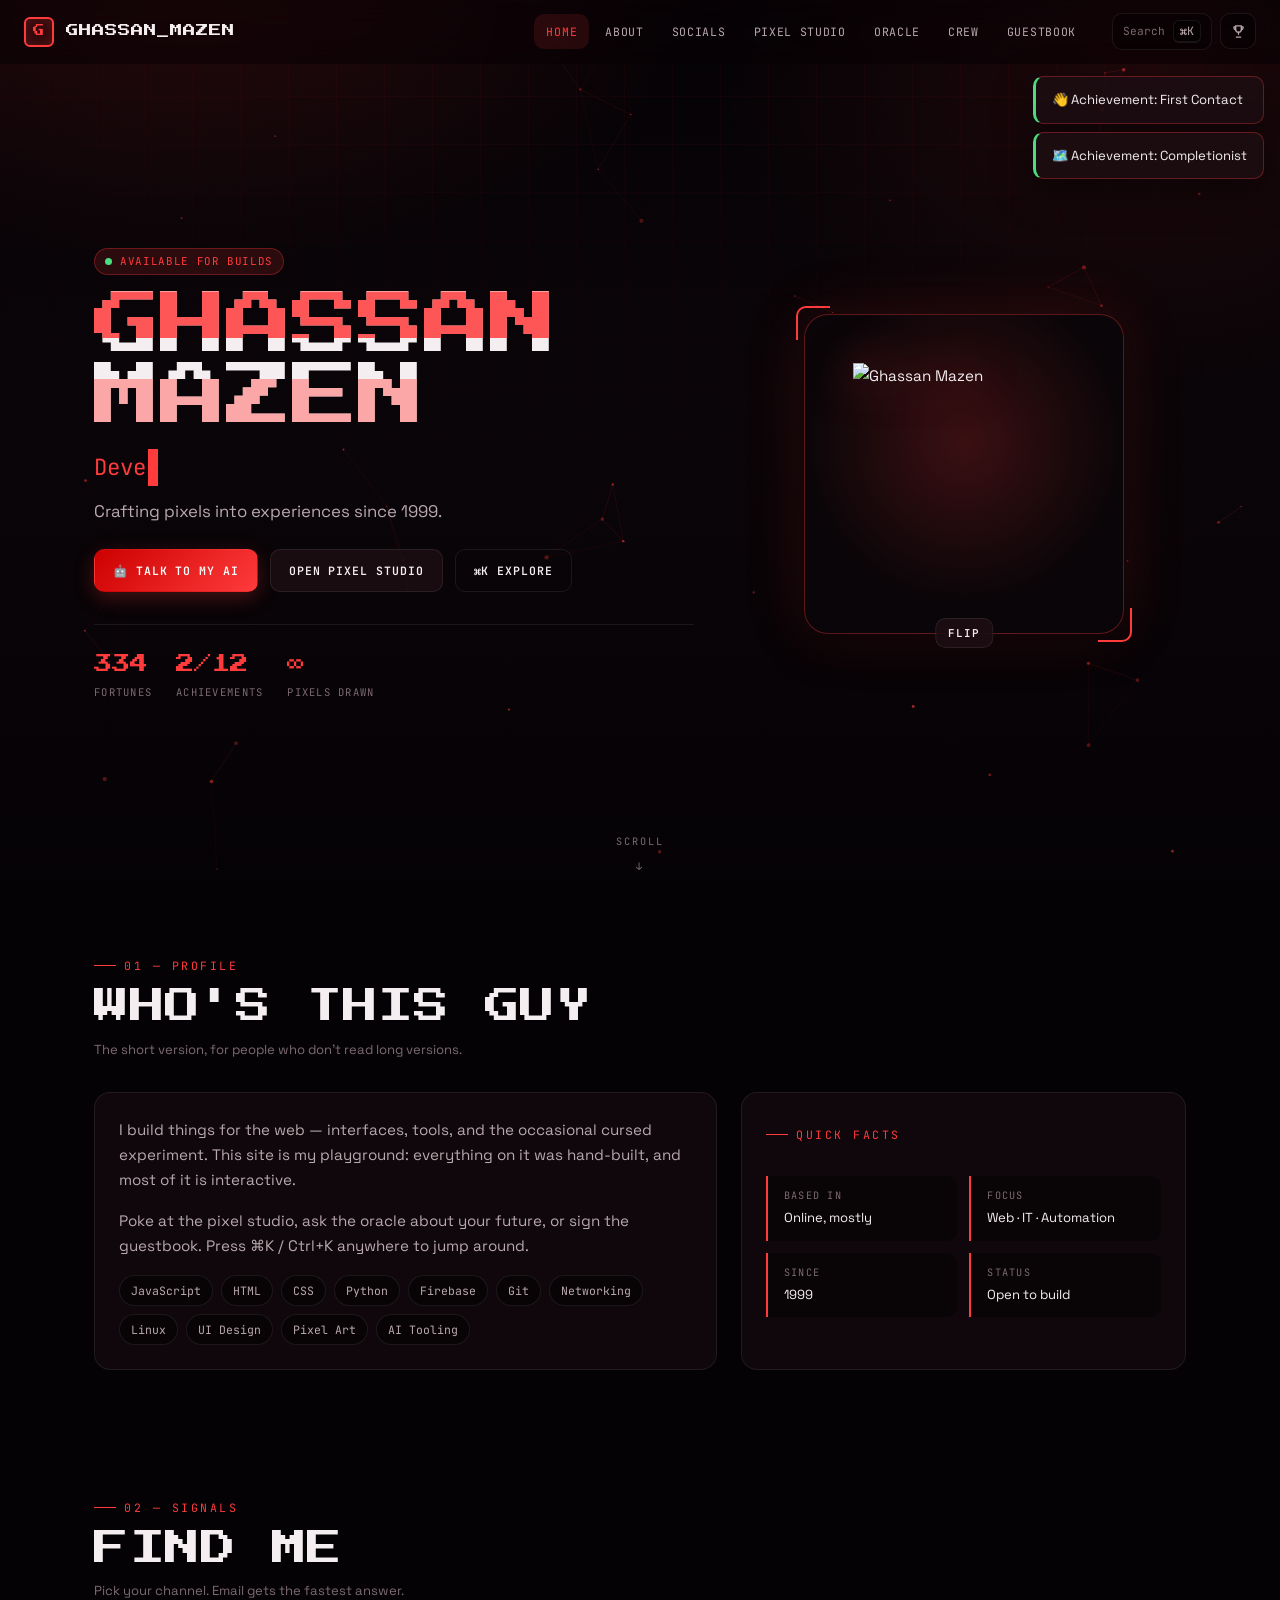
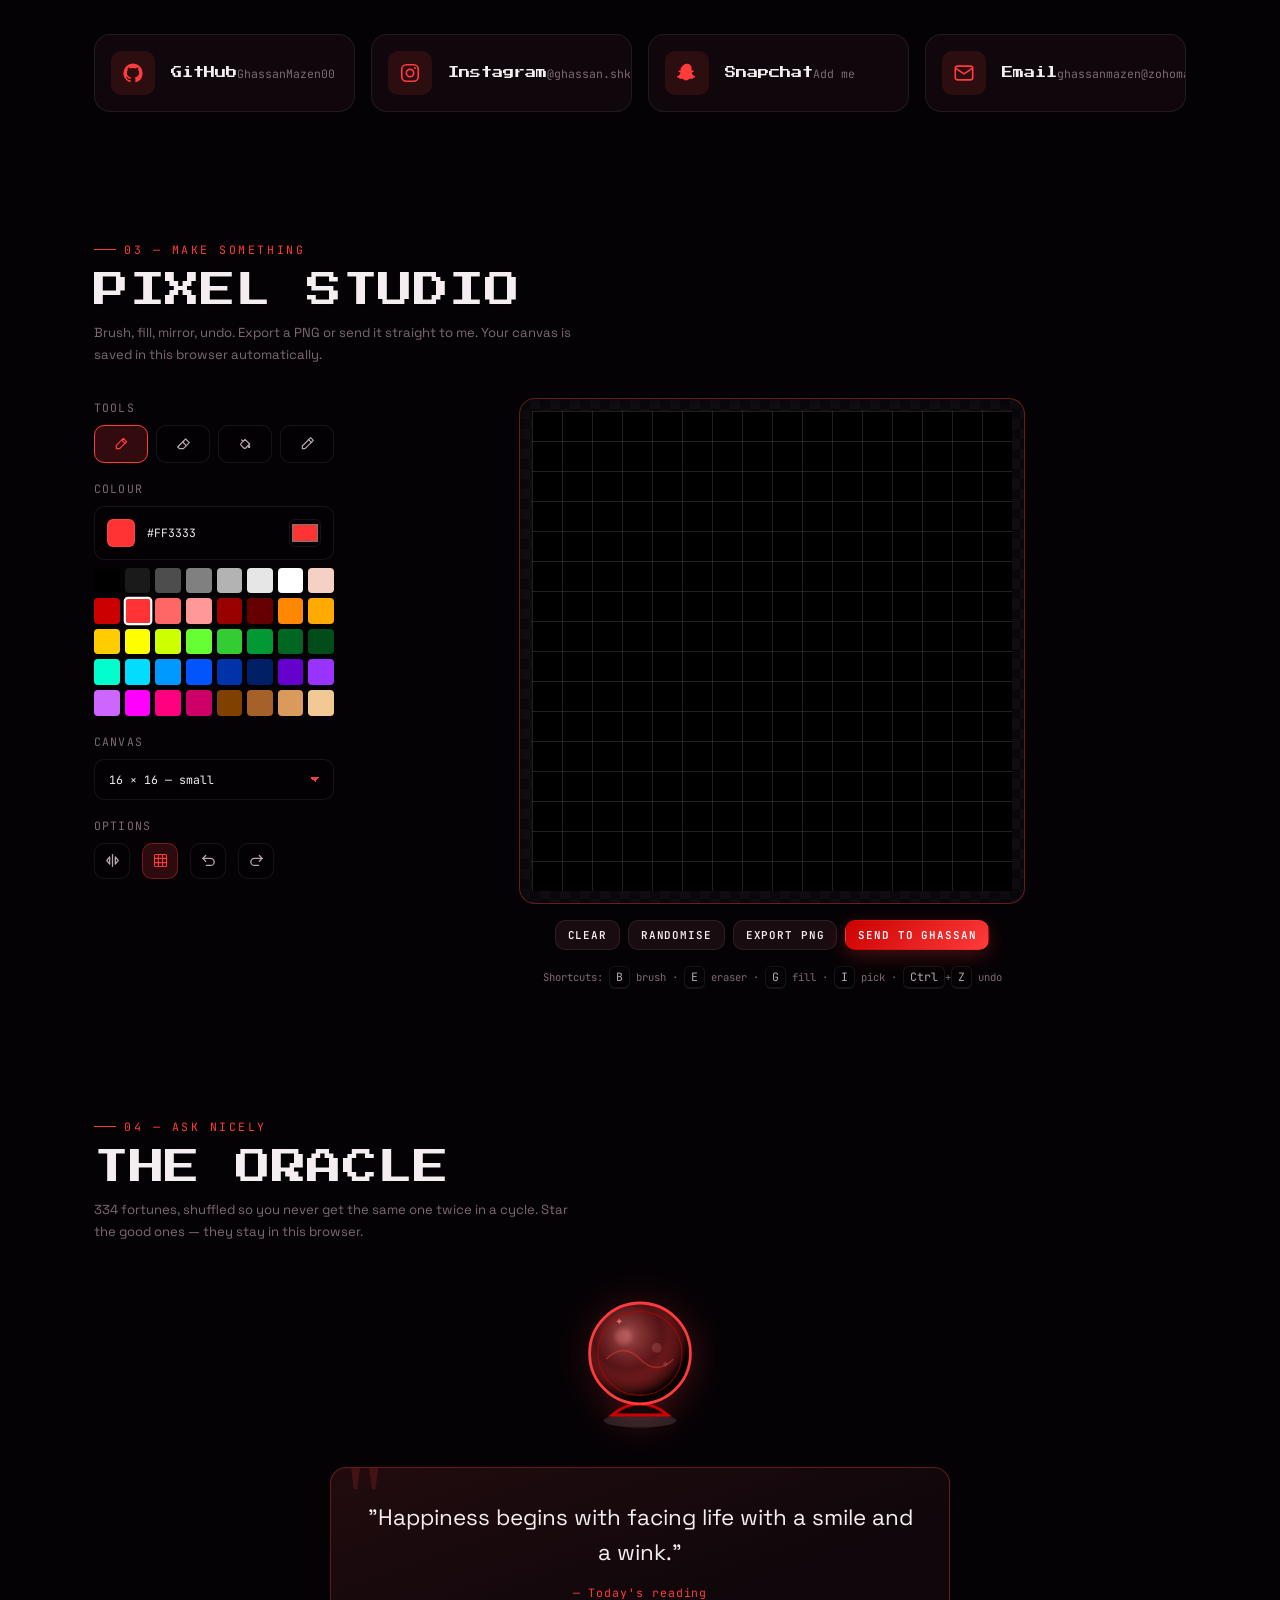
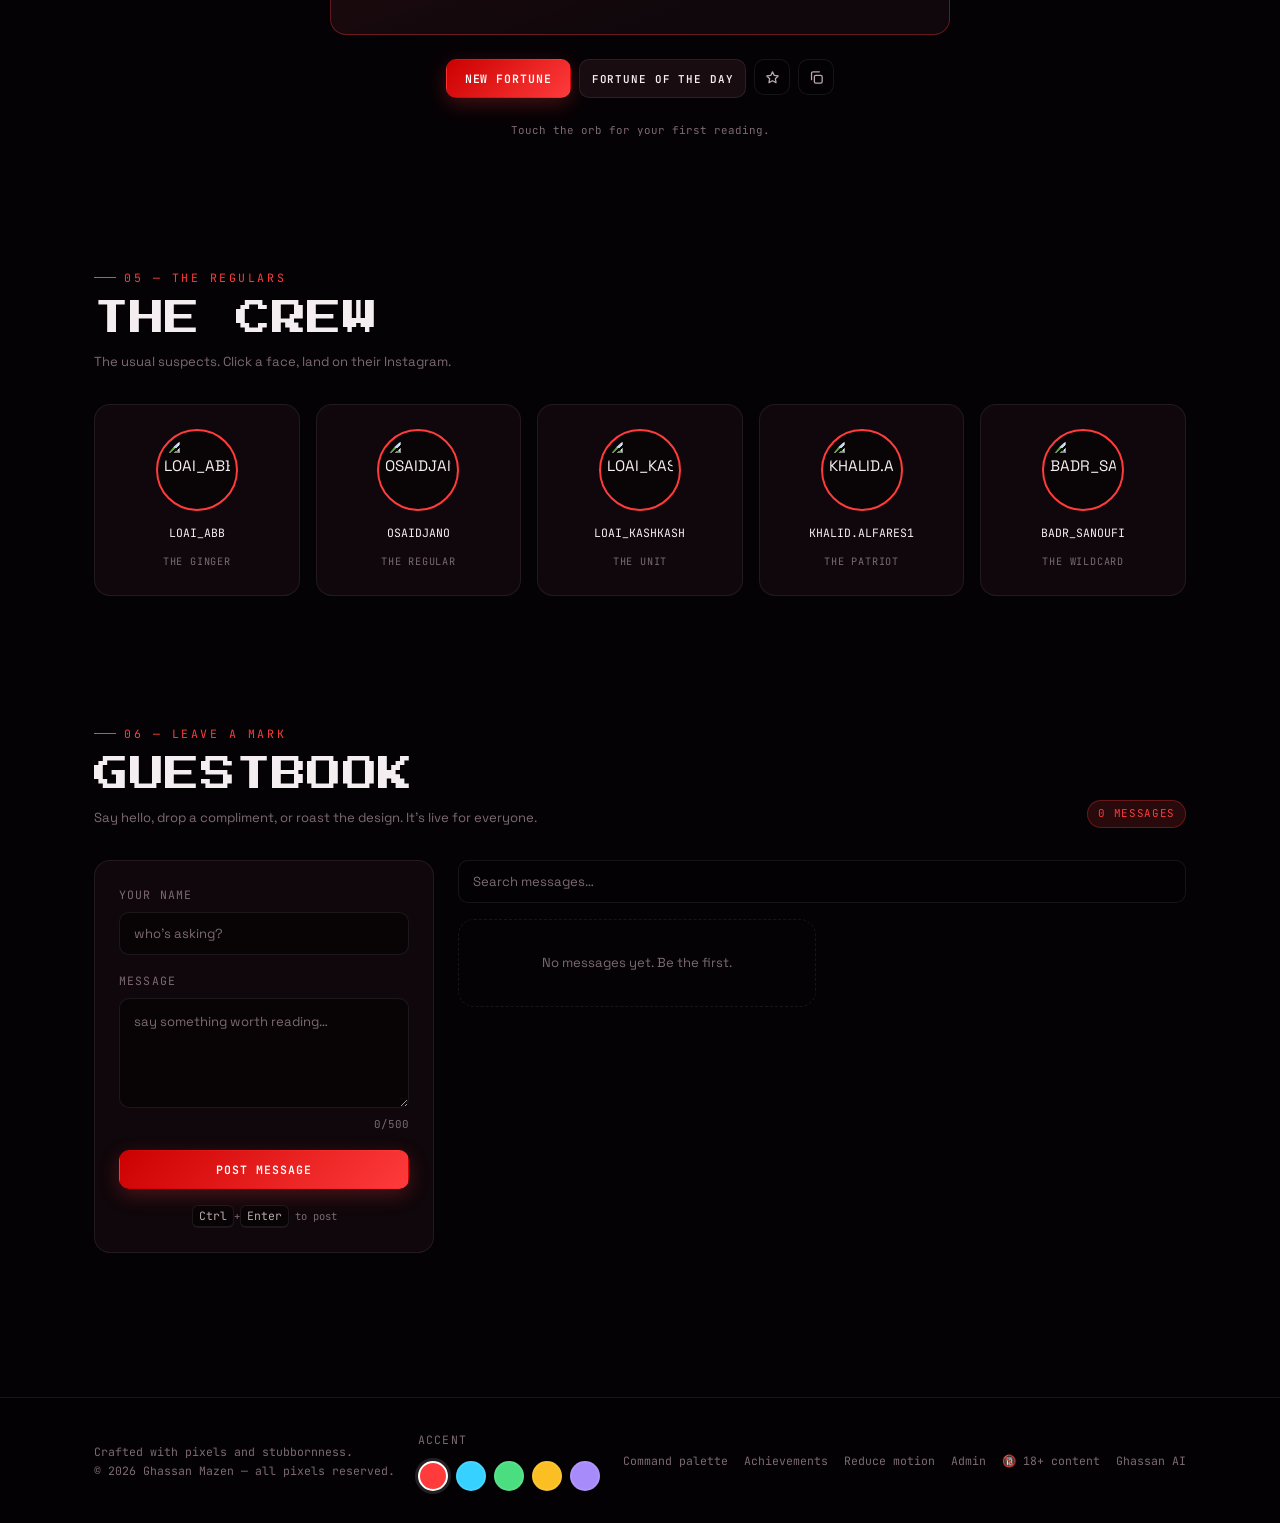
==== commit feee6c97: "Rebuild the hub: modular architecture, new design system, upgraded features The site was a single 2," ====
--- a/index.html
+++ b/index.html
@@ -1,2235 +1,491 @@
 <!DOCTYPE html>
-<html lang="en">
+<html lang="en" data-theme="crimson">
 <head>
   <meta charset="UTF-8">
-  <meta name="viewport" content="width=device-width, initial-scale=1.0, maximum-scale=1.0, user-scalable=no, viewport-fit=cover">
-  <title>Ghassan's Digital Hub • RED EDITION</title>
-  <style>
-    @import url('https://fonts.googleapis.com/css2?family=Press+Start+2P&display=swap');
-    
-    :root {
-      --primary: #cc0000;
-      --secondary: #8b0000;
-      --accent: #ff3333;
-      --dark: #0a0000;
-      --grid-color: rgba(200, 0, 0, 0.12);
-      --card-bg: rgba(15, 0, 0, 0.85);
-      --border-color: #660000;
-      --glow-color: rgba(255, 0, 0, 0.4);
-    }
-    
-    * {
-      margin: 0;
-      padding: 0;
-      box-sizing: border-box;
-      -webkit-touch-callout: none;
-      -webkit-tap-highlight-color: transparent;
-    }
-    
-    body { 
-      font-family: 'Press Start 2P', cursive; 
-      background: linear-gradient(135deg, #020000 0%, #0d0101 50%, #020000 100%);
-      color: #fff;
-      min-height: 100vh;
-      position: relative;
-      overflow-x: hidden;
-      touch-action: pan-y;
-    }
-    
-    .pixel-grid {
-      position: fixed;
-      top: 0;
-      left: 0;
-      width: 100%;
-      height: 100%;
-      background-image: 
-        linear-gradient(var(--grid-color) 1px, transparent 1px),
-        linear-gradient(90deg, var(--grid-color) 1px, transparent 1px);
-      background-size: 40px 40px;
-      z-index: -1;
-      opacity: 0.3;
-      pointer-events: none;
-    }
-    
-    .trap-button {
-      position: fixed;
-      top: 70px;
-      left: 20px;
-      z-index: 1001;
-      background: #000;
-      color: #ff0000;
-      border: 2px solid #ff0000;
-      padding: 8px 12px;
-      font-size: 10px;
-      cursor: pointer;
-      transition: all 0.3s;
-      font-family: 'Press Start 2P', cursive;
-    }
-    
-    .trap-button:hover {
-      background: #330000;
-      transform: scale(1.1);
-      box-shadow: 0 0 15px var(--glow-color);
-    }
-    
-    .pixel-nav {
-      position: fixed;
-      top: 0;
-      width: 100%;
-      background: rgba(5, 0, 0, 0.95);
-      backdrop-filter: blur(10px);
-      border-bottom: 3px solid var(--accent);
-      z-index: 1000;
-      padding: 15px 20px;
-      display: flex;
-      justify-content: space-between;
-      align-items: center;
-      flex-wrap: wrap;
-      gap: 10px;
-    }
-    
-    .nav-logo {
-      font-size: 14px;
-      color: var(--accent);
-      text-decoration: none;
-      text-shadow: 2px 2px 0 #000;
-      letter-spacing: 1px;
-    }
-    
-    .nav-links {
-      display: flex;
-      gap: 10px;
-      overflow-x: auto;
-      -webkit-overflow-scrolling: touch;
-      flex-wrap: wrap;
-    }
-    
-    .nav-link {
-      color: #ccc;
-      text-decoration: none;
-      font-size: 9px;
-      padding: 6px 10px;
-      border: 2px solid transparent;
-      transition: all 0.3s;
-      white-space: nowrap;
-    }
-    
-    .nav-link:hover {
-      color: #fff;
-      border: 2px solid var(--accent);
-      background: rgba(255, 0, 0, 0.1);
-    }
-    
-    .hero {
-      padding: 120px 15px 60px;
-      text-align: center;
-      max-width: 1200px;
-      margin: 0 auto;
-      position: relative;
-    }
-    
-    .hero-glow {
-      position: absolute;
-      width: 200px;
-      height: 200px;
-      background: radial-gradient(circle, var(--primary) 0%, transparent 70%);
-      filter: blur(60px);
-      opacity: 0.15;
-      top: 50%;
-      left: 50%;
-      transform: translate(-50%, -50%);
-      z-index: -1;
-    }
-    
-    .glitch-wrapper {
-      position: relative;
-      display: inline-block;
-      margin-bottom: 20px;
-    }
-    
-    .glitch {
-      font-size: 20px;
-      color: #fff;
-      position: relative;
-      display: inline-block;
-      text-shadow: 2px 2px 0 #000;
-    }
-    
-    .glitch::before,
-    .glitch::after {
-      content: attr(data-text);
-      position: absolute;
-      top: 0;
-      left: 0;
-      width: 100%;
-      height: 100%;
-    }
-    
-    .glitch::before {
-      left: 1px;
-      color: var(--primary);
-      animation: glitch 3s infinite;
-      clip-path: polygon(0 0, 100% 0, 100% 35%, 0 35%);
-    }
-    
-    .glitch::after {
-      left: -1px;
-      color: var(--accent);
-      animation: glitch 2s infinite reverse;
-      clip-path: polygon(0 65%, 100% 65%, 100% 100%, 0 100%);
-    }
-    
-    @keyframes glitch {
-      0% { transform: translate(0); }
-      20% { transform: translate(-1px, 1px); }
-      40% { transform: translate(-1px, -1px); }
-      60% { transform: translate(1px, 1px); }
-      80% { transform: translate(1px, -1px); }
-      100% { transform: translate(0); }
-    }
-    
-    .hero-tagline {
-      font-size: 10px;
-      color: #ff8888;
-      margin-bottom: 30px;
-      line-height: 1.5;
-      padding: 0 10px;
-    }
-    
-    .character-container {
-      display: flex;
-      flex-direction: column;
-      align-items: center;
-      margin: 30px 0;
-      position: relative;
-      gap: 20px;
-    }
-    
-    .pixel-character-link {
-      display: block;
-      transition: transform 0.3s;
-    }
-    
-    .pixel-character-link:hover {
-      transform: scale(1.05);
-    }
-    
-    .pixel-character {
-      width: 120px;
-      height: 120px;
-      image-rendering: pixelated;
-      cursor: pointer;
-      transition: transform 0.3s;
-      filter: drop-shadow(0 0 15px rgba(255, 0, 0, 0.5));
-      border: 3px solid var(--accent);
-      background: rgba(0, 0, 0, 0.5);
-      padding: 8px;
-      border-radius: 10px;
-      display: block;
-    }
-    
-    .pixel-character:hover {
-      transform: scale(1.1) rotate(5deg);
-    }
-    
-    .ai-button {
-      background: linear-gradient(45deg, #cc0000, #ff3333);
-      color: #fff;
-      border: 2px solid #ff6666;
-      padding: 12px 24px;
-      font-family: 'Press Start 2P', cursive;
-      font-size: 11px;
-      cursor: pointer;
-      transition: all 0.3s;
-      text-decoration: none;
-      display: inline-block;
-      margin-top: 5px;
-      box-shadow: 0 0 20px rgba(255, 0, 0, 0.3);
-    }
-    
-    .ai-button:hover {
-      background: linear-gradient(45deg, #ff0000, #ff5555);
-      transform: translateY(-3px);
-      box-shadow: 0 5px 25px rgba(255, 0, 0, 0.6);
-      border-color: #ff8888;
-    }
-    
-    .speech-bubble {
-      position: absolute;
-      top: -80px;
-      background: #1a0000;
-      color: #ffaaaa;
-      padding: 10px;
-      border: 2px solid #ff0000;
-      border-radius: 8px;
-      font-size: 9px;
-      max-width: 180px;
-      box-shadow: 3px 3px 0 #000;
-      opacity: 0;
-      transform: translateY(10px);
-      transition: all 0.3s;
-      z-index: 10;
-    }
-    
-    .speech-bubble.show {
-      opacity: 1;
-      transform: translateY(0);
-    }
-    
-    .speech-bubble::after {
-      content: '';
-      position: absolute;
-      bottom: -12px;
-      left: 50%;
-      transform: translateX(-50%);
-      border: 6px solid transparent;
-      border-top-color: #1a0000;
-      filter: drop-shadow(1px 1px 0 #ff0000);
-    }
-    
-    .collapse-section {
-      max-width: 95vw;
-      margin: 25px auto;
-      background: var(--card-bg);
-      border: 2px solid var(--border-color);
-      border-radius: 6px;
-      overflow: hidden;
-      box-shadow: 0 0 15px rgba(255, 0, 0, 0.05);
-    }
-    
-    .collapse-header {
-      background: #0d0000;
-      padding: 16px 20px;
-      cursor: pointer;
-      display: flex;
-      justify-content: space-between;
-      align-items: center;
-      border-bottom: 1px solid #440000;
-      transition: all 0.3s;
-      user-select: none;
-    }
-    
-    .collapse-header:hover {
-      background: #1a0000;
-    }
-    
-    .collapse-header h3 {
-      font-size: 13px;
-      color: var(--accent);
-      text-shadow: 1px 1px 0 #000;
-      margin: 0;
-    }
-    
-    .collapse-arrow {
-      font-size: 14px;
-      color: var(--accent);
-      transition: transform 0.3s;
-    }
-    
-    .collapse-content {
-      max-height: 0;
-      overflow: hidden;
-      transition: max-height 0.5s ease-in-out;
-      background: rgba(0, 0, 0, 0.3);
-    }
-    
-    .collapse-content.open {
-      max-height: 3000px;
-    }
-    
-    .collapse-inner {
-      padding: 20px;
-    }
-    
-    .social-grid {
-      display: grid;
-      grid-template-columns: repeat(auto-fit, minmax(150px, 1fr));
-      gap: 15px;
-      max-width: 900px;
-      margin: 40px auto;
-      padding: 0 15px;
-    }
-    
-    .social-card {
-      background: rgba(15, 0, 0, 0.8);
-      border: 2px solid var(--border-color);
-      padding: 20px 15px;
-      text-align: center;
-      transition: all 0.3s;
-      cursor: pointer;
-      text-decoration: none;
-      color: inherit;
-      min-height: 100px;
-      display: flex;
-      flex-direction: column;
-      justify-content: center;
-      align-items: center;
-    }
-    
-    .social-card:hover {
-      transform: translateY(-3px);
-      border-color: var(--accent);
-      box-shadow: 0 5px 20px var(--glow-color);
-    }
-    
-    .social-card i {
-      font-size: 30px;
-      margin-bottom: 10px;
-      display: block;
-      color: var(--accent);
-    }
-    
-    .social-card h3 {
-      color: #ff8888;
-      font-size: 11px;
-      margin-bottom: 5px;
-    }
-    
-    .pixel-controls {
-      display: flex;
-      flex-direction: column;
-      gap: 15px;
-      margin-bottom: 20px;
-      justify-content: center;
-      align-items: center;
-    }
-    
-    .canvas-size-selector {
-      display: flex;
-      gap: 8px;
-      align-items: center;
-      flex-wrap: wrap;
-      justify-content: center;
-    }
-    
-    .canvas-size-selector span {
-      font-size: 10px;
-      color: var(--accent);
-    }
-    
-    .canvas-size-selector select {
-      background: #000;
-      color: #fff;
-      border: 2px solid var(--primary);
-      padding: 8px;
-      font-family: 'Press Start 2P', cursive;
-      font-size: 9px;
-      cursor: pointer;
-    }
-    
-    .color-palette {
-      display: flex;
-      gap: 6px;
-      flex-wrap: wrap;
-      justify-content: center;
-      max-width: 500px;
-      margin: 0 auto;
-    }
-    
-    .color-option {
-      width: 24px;
-      height: 24px;
-      border: 2px solid #555;
-      cursor: pointer;
-      border-radius: 4px;
-      transition: all 0.2s;
-    }
-    
-    .color-option.active {
-      transform: scale(1.3);
-      border: 2px solid #fff;
-      box-shadow: 0 0 8px rgba(255, 255, 255, 0.5);
-    }
-    
-    .selected-color-display {
-      font-size: 10px;
-      color: var(--accent);
-      margin-top: 5px;
-    }
-    
-    .pixel-art-wrapper {
-      display: flex;
-      justify-content: center;
-      align-items: center;
-      width: 100%;
-    }
-    
-    .pixel-art-container {
-      background: #000;
-      border: 3px solid var(--primary);
-      padding: 10px;
-      display: inline-block;
-      margin: 10px auto;
-      max-width: 95vw;
-      overflow: auto;
-      -webkit-overflow-scrolling: touch;
-    }
-    
-    .pixel-grid-container {
-      display: grid;
-      background: #000;
-      margin: 0 auto;
-      border: 1px solid #330000;
-      touch-action: none;
-    }
-    
-    .pixel-cell {
-      border: 1px solid #330000;
-      cursor: pointer;
-      transition: all 0.1s;
-      -webkit-tap-highlight-color: transparent;
-      touch-action: none;
-    }
-    
-    .pixel-cell:hover, .pixel-cell:active {
-      transform: scale(1.05);
-      z-index: 1;
-    }
-    
-    .art-controls {
-      display: flex;
-      gap: 10px;
-      justify-content: center;
-      margin-top: 20px;
-      flex-wrap: wrap;
-    }
-    
-    .students-grid {
-      display: grid;
-      grid-template-columns: repeat(auto-fit, minmax(120px, 1fr));
-      gap: 15px;
-      justify-items: center;
-    }
-    
-    .student-card {
-      text-align: center;
-      transition: transform 0.3s;
-      text-decoration: none;
-      color: #fff;
-      width: 100%;
-    }
-    
-    .student-card:hover {
-      transform: scale(1.05);
-    }
-    
-    .student-avatar {
-      width: 80px;
-      height: 80px;
-      object-fit: contain;
-      border: 2px solid var(--accent);
-      border-radius: 8px;
-      margin-bottom: 8px;
-      image-rendering: pixelated;
-      background: rgba(0, 0, 0, 0.5);
-      padding: 3px;
-    }
-    
-    .student-name {
-      display: none;
-    }
-    
-    .fortune-icon {
-      font-size: 24px;
-      margin-bottom: 15px;
-      color: var(--accent);
-      text-align: center;
-    }
-    
-    .crystal-ball-svg {
-      width: 180px;
-      height: 180px;
-      margin: 15px auto;
-      cursor: pointer;
-      display: block;
-      filter: drop-shadow(0 0 25px rgba(255, 0, 0, 0.6));
-      transition: all 0.3s;
-    }
-    
-    .crystal-ball-svg:hover {
-      transform: scale(1.05);
-      filter: drop-shadow(0 0 35px rgba(255, 0, 0, 0.8));
-    }
-    
-    .crystal-ball-svg.glow {
-      animation: crystalGlow 2s ease-in-out infinite;
-    }
-    
-    @keyframes crystalGlow {
-      0%, 100% { filter: drop-shadow(0 0 25px rgba(255, 0, 0, 0.6)); }
-      50% { filter: drop-shadow(0 0 50px rgba(255, 0, 0, 0.9)); }
-    }
-    
-    .fortune-text-container {
-      background: rgba(15, 0, 0, 0.6);
-      border: 2px solid var(--primary);
-      padding: 25px;
-      margin: 20px auto;
-      max-width: 700px;
-      min-height: 180px;
-      display: flex;
-      flex-direction: column;
-      justify-content: center;
-      align-items: center;
-      border-radius: 6px;
-    }
-    
-    .fortune-text {
-      font-size: 12px;
-      line-height: 1.6;
-      margin-bottom: 15px;
-      color: #ffaaaa;
-      text-align: center;
-    }
-    
-    .fortune-subtitle {
-      font-size: 10px;
-      color: var(--accent);
-      text-align: center;
-      margin-top: 10px;
-    }
-    
-    .fortune-button {
-      background: linear-gradient(45deg, #8b0000, #cc0000);
-      color: #fff;
-      border: 2px solid #ff4444;
-      padding: 12px 20px;
-      font-family: 'Press Start 2P', cursive;
-      font-size: 10px;
-      cursor: pointer;
-      transition: all 0.3s;
-    }
-    
-    .fortune-button:hover {
-      transform: translateY(-3px);
-      box-shadow: 0 5px 15px var(--glow-color);
-    }
-    
-    .fortune-counter {
-      font-size: 9px;
-      color: #ff8888;
-      margin-top: 15px;
-      opacity: 0.7;
-    }
-    
-    .shame-page {
-      position: fixed;
-      top: 0;
-      left: 0;
-      width: 100%;
-      height: 100%;
-      background: #1a0000;
-      display: none;
-      flex-direction: column;
-      justify-content: center;
-      align-items: center;
-      z-index: 10000;
-      padding: 20px;
-      text-align: center;
-    }
-    
-    .shame-message {
-      font-family: 'Press Start 2P', cursive;
-      font-size: 16px;
-      color: #ff0000;
-      text-shadow: 2px 2px 0 #000;
-      margin-bottom: 40px;
-      max-width: 800px;
-      line-height: 1.5;
-      padding: 20px;
-      background: rgba(0, 0, 0, 0.8);
-      border: 3px solid #ff0000;
-      border-radius: 10px;
-    }
-    
-    .sorry-button {
-      background: #ff0000;
-      color: #000;
-      border: 3px solid #fff;
-      padding: 15px 30px;
-      font-family: 'Press Start 2P', cursive;
-      font-size: 12px;
-      cursor: pointer;
-      transition: all 0.3s;
-    }
-    
-    .sorry-button:hover {
-      background: #cc0000;
-      color: #fff;
-    }
-    
-    .note-form {
-      display: grid;
-      gap: 12px;
-      margin-bottom: 30px;
-      max-width: 600px;
-      margin: 0 auto 30px;
-    }
-    
-    .note-form input,
-    .note-form textarea {
-      background: rgba(0, 0, 0, 0.7);
-      border: 2px solid var(--primary);
-      color: #fff;
-      padding: 12px;
-      font-family: 'Press Start 2P', cursive;
-      font-size: 10px;
-      width: 100%;
-    }
-    
-    .note-form textarea {
-      min-height: 100px;
-      resize: vertical;
-    }
-    
-    .notes-wall {
-      display: grid;
-      grid-template-columns: 1fr;
-      gap: 15px;
-      margin-top: 30px;
-    }
-    
-    .note {
-      background: rgba(15, 0, 0, 0.6);
-      padding: 15px;
-      border-left: 4px solid var(--accent);
-      position: relative;
-      transition: transform 0.3s;
-      word-wrap: break-word;
-      overflow-wrap: break-word;
-    }
-    
-    .note:hover {
-      transform: scale(1.01);
-    }
-    
-    .note:nth-child(even) {
-      border-left-color: var(--primary);
-    }
-    
-    .note-author {
-      color: var(--accent);
-      font-size: 10px;
-      margin-bottom: 8px;
-      display: block;
-    }
-    
-    .note-content {
-      font-size: 9px;
-      line-height: 1.5;
-      color: #ffcccc;
-    }
-    
-    .delete-btn {
-      position: absolute;
-      top: 8px;
-      right: 8px;
-      background: #ff0000;
-      color: #fff;
-      border: none;
-      padding: 4px 6px;
-      font-size: 7px;
-      cursor: pointer;
-      opacity: 0;
-      transition: opacity 0.3s;
-      font-family: 'Press Start 2P', cursive;
-    }
-    
-    .note:hover .delete-btn {
-      opacity: 1;
-    }
-    
-    .admin-section {
-      max-width: 95vw;
-      margin: 30px auto;
-      padding: 20px;
-      background: var(--card-bg);
-      border: 2px solid var(--border-color);
-      border-radius: 6px;
-      text-align: center;
-    }
-    
-    .admin-login input {
-      background: #000;
-      color: #fff;
-      border: 2px solid var(--accent);
-      padding: 10px;
-      font-family: 'Press Start 2P', cursive;
-      margin: 8px 0;
-      width: 100%;
-      max-width: 200px;
-      text-align: center;
-      font-size: 10px;
-    }
-    
-    .art-gallery-grid {
-      display: grid;
-      grid-template-columns: repeat(auto-fill, minmax(100px, 1fr));
-      gap: 10px;
-      padding: 10px;
-      background: rgba(0, 0, 0, 0.3);
-      border-radius: 8px;
-      min-height: 100px;
-    }
-    
-    .art-item {
-      position: relative;
-      background: #000;
-      padding: 5px;
-      border: 2px solid var(--primary);
-      border-radius: 5px;
-    }
-    
-    .art-item canvas {
-      width: 100%;
-      height: auto;
-      display: block;
-    }
-    
-    .art-timestamp {
-      font-size: 6px;
-      color: var(--accent);
-      text-align: center;
-      margin-top: 3px;
-    }
-    
-    .art-delete-btn {
-      position: absolute;
-      top: 2px;
-      right: 2px;
-      background: #ff0000;
-      color: #fff;
-      border: none;
-      border-radius: 50%;
-      width: 15px;
-      height: 15px;
-      font-size: 8px;
-      cursor: pointer;
-      line-height: 1;
-      padding: 0;
-    }
-    
-    #particles-js {
-      position: fixed;
-      width: 100%;
-      height: 100%;
-      z-index: -2;
-      pointer-events: none;
-    }
-    
-    .pixel-button {
-      background: var(--primary);
-      color: #fff;
-      border: 2px solid var(--accent);
-      padding: 10px 15px;
-      font-family: 'Press Start 2P', cursive;
-      font-size: 10px;
-      cursor: pointer;
-      transition: all 0.3s;
-      display: inline-block;
-    }
-    
-    .pixel-button:hover {
-      background: var(--accent);
-      color: #000;
-      transform: translateY(-2px);
-      box-shadow: 0 5px 15px var(--glow-color);
-    }
-    
-    .section-title {
-      text-align: center;
-      color: var(--accent);
-      font-size: 14px;
-      margin-bottom: 25px;
-      text-shadow: 2px 2px 0 #000;
-    }
-    
-    .footer {
-      text-align: center;
-      padding: 30px 15px;
-      background: rgba(10, 0, 0, 0.9);
-      margin-top: 60px;
-      border-top: 3px solid var(--primary);
-    }
-    
-    @keyframes fortunePop {
-      0% { transform: scale(0.9); opacity: 0; }
-      100% { transform: scale(1); opacity: 1; }
-    }
-    
-    .fortune-pop {
-      animation: fortunePop 0.5s ease-out;
-    }
-    
-    @media (max-width: 480px) {
-      .nav-logo { font-size: 12px; }
-      .nav-link { font-size: 8px; padding: 5px 8px; }
-      .glitch { font-size: 16px; }
-      .hero-tagline { font-size: 9px; }
-      .pixel-character { width: 100px; height: 100px; }
-      .social-card { min-height: 80px; padding: 15px 10px; }
-      .social-card i { font-size: 25px; }
-      .social-card h3 { font-size: 10px; }
-      .student-avatar { width: 70px; height: 70px; }
-      .trap-button { top: 60px; left: 10px; font-size: 8px; padding: 6px 8px; }
-      .crystal-ball-svg { width: 150px; height: 150px; }
-      .fortune-text { font-size: 10px; }
-      .social-grid { grid-template-columns: 1fr 1fr; }
-      .collapse-header h3 { font-size: 10px; }
-      .ai-button { font-size: 9px; padding: 10px 18px; }
-    }
-  </style>
-  <link rel="stylesheet" href="https://cdnjs.cloudflare.com/ajax/libs/font-awesome/6.4.0/css/all.min.css">
+  <meta name="viewport" content="width=device-width, initial-scale=1, viewport-fit=cover">
+  <title>Ghassan Mazen — Digital Hub</title>
+
+  <meta name="description" content="The personal hub of Ghassan Mazen — developer and creator. Pixel studio, fortune oracle, guestbook and an AI assistant.">
+  <meta name="author" content="Ghassan Mazen">
+  <meta name="theme-color" content="#ff3b3b">
+  <link rel="canonical" href="https://abomazen.com/">
+
+  <meta property="og:type" content="website">
+  <meta property="og:title" content="Ghassan Mazen — Digital Hub">
+  <meta property="og:description" content="Pixel studio, fortune oracle, guestbook and an AI assistant. Built by hand.">
+  <meta property="og:url" content="https://abomazen.com/">
+  <meta property="og:image" content="https://abomazen.com/assets/img/ghassan.jpg">
+  <meta name="twitter:card" content="summary_large_image">
+
+  <link rel="icon" href="data:image/svg+xml,<svg xmlns='http://www.w3.org/2000/svg' viewBox='0 0 32 32'><rect width='32' height='32' rx='6' fill='%230a0508'/><text x='16' y='23' font-size='18' font-family='monospace' fill='%23ff3b3b' text-anchor='middle'>G</text></svg>">
+
+  <link rel="preconnect" href="https://fonts.googleapis.com">
+  <link rel="preconnect" href="https://fonts.gstatic.com" crossorigin>
+  <link href="https://fonts.googleapis.com/css2?family=Press+Start+2P&family=Space+Grotesk:wght@300..700&family=JetBrains+Mono:wght@400;600&display=swap" rel="stylesheet">
+
+  <link rel="stylesheet" href="assets/css/tokens.css">
+  <link rel="stylesheet" href="assets/css/base.css">
+  <link rel="stylesheet" href="assets/css/components.css">
+  <link rel="stylesheet" href="assets/css/sections.css">
 </head>
 <body>
-  <div class="pixel-grid"></div>
-  <div id="particles-js"></div>
-  
-  <div class="shame-page" id="shamePage">
-    <div class="shame-message">
-      G H A S S A N<br>
-      H A S<br>
-      B E E N<br>
-      N O T I F I E D<br>
-      T H A T<br>
-      Y O U<br>
-      T R I E D<br>
-      T O<br>
-      S E E<br>
-      H I M<br>
-      N A K E D<br>
-      <br>
-      S H A M E<br>
-      O N<br>
-      Y O U
-    </div>
-    <button class="sorry-button" onclick="returnToSite()">I'M SORRY</button>
+  <a class="skip-link" href="#main">Skip to content</a>
+
+  <!-- Ambient background layers -->
+  <div class="bg-layer bg-wash"></div>
+  <div class="bg-layer bg-grid"></div>
+  <canvas id="particles" aria-hidden="true"></canvas>
+
+  <div class="progress" id="progress" aria-hidden="true"></div>
+
+  <!-- ===================== NAV ===================== -->
+  <nav class="nav" id="nav" aria-label="Primary">
+    <a class="nav__brand" href="#hero">
+      <span class="nav__mark" aria-hidden="true">G</span>
+      <span>GHASSAN_MAZEN</span>
+    </a>
+
+    <button class="icon-btn nav__burger" id="navBurger" type="button"
+            aria-label="Toggle menu" aria-expanded="false" aria-controls="navLinks">
+      <svg viewBox="0 0 24 24" fill="none" stroke="currentColor" stroke-width="1.8" stroke-linecap="round"><path d="M4 7h16M4 12h16M4 17h16"/></svg>
+    </button>
+
+    <div class="nav__links" id="navLinks"></div>
+
+    <div class="nav__tools">
+      <button class="nav__kbd" data-open-palette type="button" aria-label="Open command palette">
+        <span>Search</span><kbd>⌘K</kbd>
+      </button>
+      <button class="icon-btn" data-open-achievements type="button" aria-label="Achievements" title="Achievements">
+        <svg viewBox="0 0 24 24" fill="none" stroke="currentColor" stroke-width="1.8" stroke-linecap="round" stroke-linejoin="round"><path d="M8 4h8v5a4 4 0 0 1-8 0z"/><path d="M8 5.5H5.5v1A3.5 3.5 0 0 0 8 9.8M16 5.5h2.5v1A3.5 3.5 0 0 1 16 9.8"/><path d="M12 13v3M9 20h6"/></svg>
+      </button>
+    </div>
+  </nav>
+
+  <main id="main">
+
+    <!-- ===================== HERO ===================== -->
+    <section class="section hero" id="hero">
+      <div class="wrap hero__grid">
+        <div class="hero__text">
+          <span class="badge hero__status"><span class="dot-live"></span> Available for builds</span>
+
+          <h1 class="hero__name glitch" id="heroName" data-text="GHASSAN MAZEN">GHASSAN MAZEN</h1>
+
+          <p class="hero__role"><span id="heroRole"></span><span class="cursor">|</span></p>
+
+          <p class="hero__tagline" id="heroTagline">Crafting pixels into experiences since 1999.</p>
+
+          <div class="hero__cta">
+            <a class="btn btn--primary" href="ai/">🤖 Talk to my AI</a>
+            <a class="btn" href="#studio">Open pixel studio</a>
+            <button class="btn btn--ghost" data-open-palette type="button">⌘K Explore</button>
+          </div>
+
+          <div class="hero__stats">
+            <div>
+              <div class="stat__value">334</div>
+              <div class="stat__label">Fortunes</div>
+            </div>
+            <div>
+              <div class="stat__value" data-achv-count>0/12</div>
+              <div class="stat__label">Achievements</div>
+            </div>
+            <div>
+              <div class="stat__value">∞</div>
+              <div class="stat__label">Pixels drawn</div>
+            </div>
+          </div>
+        </div>
+
+        <div class="portrait" id="portrait">
+          <div class="speech" id="speech"><span id="speechText"></span></div>
+          <div class="portrait__inner">
+            <div class="portrait__face" id="portraitFace">
+              <!-- src is set from assets/js/data/site.js; falls back to the pixel avatar -->
+              <img class="portrait__img" id="heroPhoto" alt="Ghassan Mazen" decoding="async">
+            </div>
+            <div class="portrait__face portrait__face--back">
+              <img class="portrait__img portrait__img--pixel"
+                   src="https://i.postimg.cc/9Xvbc3sw-/7eed46e2-854a-46dd-a073-c66409387f95.png"
+                   alt="Pixel avatar of Ghassan" loading="lazy" decoding="async">
+            </div>
+          </div>
+          <button class="btn btn--sm portrait__flip" id="portraitFlip" type="button" aria-pressed="false">
+            Flip
+          </button>
+        </div>
+      </div>
+
+      <div class="scroll-cue" aria-hidden="true">
+        <span>Scroll</span>
+        <span>↓</span>
+      </div>
+    </section>
+
+    <!-- ===================== ABOUT ===================== -->
+    <section class="section" id="about">
+      <div class="wrap">
+        <header class="section-head reveal">
+          <div class="section-head__text">
+            <span class="section-eyebrow">01 — Profile</span>
+            <h2 class="section-title">WHO'S THIS GUY</h2>
+            <p class="section-sub">The short version, for people who don't read long versions.</p>
+          </div>
+        </header>
+
+        <div class="about__grid">
+          <div class="card reveal">
+            <div class="about__bio" id="aboutBio"></div>
+            <div class="skills" id="aboutSkills"></div>
+          </div>
+          <div class="card reveal">
+            <span class="section-eyebrow">Quick facts</span>
+            <div class="facts" id="aboutFacts"></div>
+          </div>
+        </div>
+      </div>
+    </section>
+
+    <!-- ===================== SOCIALS ===================== -->
+    <section class="section" id="socials">
+      <div class="wrap">
+        <header class="section-head reveal">
+          <div class="section-head__text">
+            <span class="section-eyebrow">02 — Signals</span>
+            <h2 class="section-title">FIND ME</h2>
+            <p class="section-sub">Pick your channel. Email gets the fastest answer.</p>
+          </div>
+        </header>
+
+        <div class="socials reveal" id="socialGrid"></div>
+      </div>
+    </section>
+
+    <!-- ===================== PIXEL STUDIO ===================== -->
+    <section class="section" id="studio">
+      <div class="wrap">
+        <header class="section-head reveal">
+          <div class="section-head__text">
+            <span class="section-eyebrow">03 — Make something</span>
+            <h2 class="section-title">PIXEL STUDIO</h2>
+            <p class="section-sub">
+              Brush, fill, mirror, undo. Export a PNG or send it straight to me.
+              Your canvas is saved in this browser automatically.
+            </p>
+          </div>
+        </header>
+
+        <div class="studio reveal">
+          <aside class="studio__side">
+            <div class="tool-group">
+              <span class="field__label">Tools</span>
+              <div class="tool-row" id="toolRow" role="group" aria-label="Drawing tools"></div>
+            </div>
+
+            <div class="tool-group">
+              <span class="field__label">Colour</span>
+              <div class="color-readout">
+                <span class="color-readout__chip" id="colorChip"></span>
+                <span class="color-readout__hex" id="colorHex">#FF3333</span>
+                <input type="color" id="colorPicker" value="#ff3333" aria-label="Custom colour">
+              </div>
+              <div class="palette-grid" id="swatches" role="group" aria-label="Colour swatches"></div>
+            </div>
+
+            <div class="tool-group">
+              <label class="field__label" for="canvasSize">Canvas</label>
+              <select class="select" id="canvasSize">
+                <option value="8">8 × 8 — tiny</option>
+                <option value="16" selected>16 × 16 — small</option>
+                <option value="24">24 × 24 — medium</option>
+                <option value="32">32 × 32 — large</option>
+              </select>
+            </div>
+
+            <div class="tool-group">
+              <span class="field__label">Options</span>
+              <div class="row">
+                <button class="icon-btn" id="btnMirror" type="button" aria-pressed="false" title="Mirror mode">
+                  <svg viewBox="0 0 24 24" fill="none" stroke="currentColor" stroke-width="1.8" stroke-linejoin="round"><path d="M12 3v18"/><path d="M8 7 4 12l4 5z"/><path d="m16 7 4 5-4 5z"/></svg>
+                </button>
+                <button class="icon-btn is-on" id="btnGrid" type="button" aria-pressed="true" title="Toggle grid">
+                  <svg viewBox="0 0 24 24" fill="none" stroke="currentColor" stroke-width="1.5"><rect x="3.5" y="3.5" width="17" height="17" rx="1.5"/><path d="M9 3.5v17M15 3.5v17M3.5 9h17M3.5 15h17"/></svg>
+                </button>
+                <button class="icon-btn" id="btnUndo" type="button" title="Undo (Ctrl+Z)">
+                  <svg viewBox="0 0 24 24" fill="none" stroke="currentColor" stroke-width="1.8" stroke-linecap="round" stroke-linejoin="round"><path d="M4 9h11a5 5 0 0 1 0 10h-6"/><path d="M8 5 4 9l4 4"/></svg>
+                </button>
+                <button class="icon-btn" id="btnRedo" type="button" title="Redo (Ctrl+Shift+Z)">
+                  <svg viewBox="0 0 24 24" fill="none" stroke="currentColor" stroke-width="1.8" stroke-linecap="round" stroke-linejoin="round"><path d="M20 9H9a5 5 0 0 0 0 10h6"/><path d="m16 5 4 4-4 4"/></svg>
+                </button>
+              </div>
+            </div>
+          </aside>
+
+          <div class="studio__main">
+            <div class="canvas-frame show-grid" id="canvasFrame">
+              <canvas id="artCanvas" width="16" height="16" role="img" aria-label="Pixel art canvas"></canvas>
+            </div>
+
+            <div class="studio__actions">
+              <button class="btn btn--sm" id="btnClear" type="button">Clear</button>
+              <button class="btn btn--sm" id="btnRandom" type="button">Randomise</button>
+              <button class="btn btn--sm" id="btnExport" type="button">Export PNG</button>
+              <button class="btn btn--sm btn--primary" id="btnSend" type="button">Send to Ghassan</button>
+            </div>
+
+            <p class="studio__hint">
+              Shortcuts: <kbd>B</kbd> brush · <kbd>E</kbd> eraser · <kbd>G</kbd> fill · <kbd>I</kbd> pick · <kbd>Ctrl</kbd>+<kbd>Z</kbd> undo
+            </p>
+          </div>
+        </div>
+      </div>
+    </section>
+
+    <!-- ===================== ORACLE ===================== -->
+    <section class="section" id="oracle">
+      <div class="wrap">
+        <header class="section-head reveal">
+          <div class="section-head__text">
+            <span class="section-eyebrow">04 — Ask nicely</span>
+            <h2 class="section-title">THE ORACLE</h2>
+            <p class="section-sub">
+              334 fortunes, shuffled so you never get the same one twice in a cycle.
+              Star the good ones — they stay in this browser.
+            </p>
+          </div>
+        </header>
+
+        <div class="oracle reveal">
+          <svg class="orb" id="orb" viewBox="0 0 120 120" role="button" tabindex="0" aria-label="Draw a fortune">
+            <defs>
+              <radialGradient id="orbGlow" cx="38%" cy="32%" r="62%">
+                <stop offset="0%" stop-color="var(--accent-soft)" stop-opacity="0.55"/>
+                <stop offset="55%" stop-color="var(--accent)" stop-opacity="0.22"/>
+                <stop offset="100%" stop-color="#000" stop-opacity="0.9"/>
+              </radialGradient>
+              <filter id="orbBlur"><feGaussianBlur stdDeviation="1.6"/></filter>
+            </defs>
+
+            <ellipse cx="60" cy="104" rx="26" ry="5" fill="currentColor" opacity="0.12"/>
+            <path d="M40 100 Q60 84 80 100 Z" fill="#120709" stroke="var(--accent-strong)" stroke-width="2"/>
+            <circle cx="60" cy="56" r="36" fill="url(#orbGlow)" stroke="var(--accent)" stroke-width="2"/>
+            <circle cx="60" cy="56" r="30" fill="none" stroke="var(--accent-strong)" stroke-width="0.8" opacity="0.6"/>
+            <circle cx="48" cy="44" r="6" fill="var(--accent-soft)" opacity="0.28" filter="url(#orbBlur)"/>
+            <circle cx="72" cy="52" r="3.5" fill="var(--accent-soft)" opacity="0.2"/>
+            <path d="M36 60 Q48 48 60 60 T84 60" stroke="var(--accent)" stroke-width="1" fill="none" opacity="0.45"/>
+            <text x="42" y="36" font-size="7" fill="var(--accent-soft)" opacity="0.7">✦</text>
+            <text x="76" y="66" font-size="6" fill="var(--accent-soft)" opacity="0.6">✧</text>
+          </svg>
+
+          <div class="fortune-card" id="fortuneCard">
+            <p class="fortune-text" id="fortuneText">Touch the orb.</p>
+            <p class="fortune-by" id="fortuneBy">— Ghassan's Oracle</p>
+          </div>
+
+          <div class="oracle__actions">
+            <button class="btn btn--primary" id="btnDraw" type="button">New fortune</button>
+            <button class="btn btn--sm" id="btnDaily" type="button">Fortune of the day</button>
+            <button class="icon-btn" id="btnFav" type="button" aria-pressed="false" title="Save this fortune"></button>
+            <button class="icon-btn" id="btnShare" type="button" title="Share / copy">
+              <svg viewBox="0 0 24 24" fill="none" stroke="currentColor" stroke-width="1.8" stroke-linecap="round" stroke-linejoin="round"><rect x="9" y="9" width="11" height="11" rx="2"/><path d="M5 15V6a2 2 0 0 1 2-2h9"/></svg>
+            </button>
+          </div>
+
+          <p class="oracle__meta" id="oracleMeta"></p>
+
+          <div class="fav-list" id="favWrap" hidden>
+            <span class="field__label">Saved fortunes</span>
+            <div class="fav-list" id="favList"></div>
+          </div>
+        </div>
+      </div>
+    </section>
+
+    <!-- ===================== CREW ===================== -->
+    <section class="section" id="crew">
+      <div class="wrap">
+        <header class="section-head reveal">
+          <div class="section-head__text">
+            <span class="section-eyebrow">05 — The regulars</span>
+            <h2 class="section-title">THE CREW</h2>
+            <p class="section-sub">The usual suspects. Click a face, land on their Instagram.</p>
+          </div>
+        </header>
+
+        <div class="crew reveal" id="crewGrid"></div>
+      </div>
+    </section>
+
+    <!-- ===================== GUESTBOOK ===================== -->
+    <section class="section" id="guestbook">
+      <div class="wrap">
+        <header class="section-head reveal">
+          <div class="section-head__text">
+            <span class="section-eyebrow">06 — Leave a mark</span>
+            <h2 class="section-title">GUESTBOOK</h2>
+            <p class="section-sub">Say hello, drop a compliment, or roast the design. It's live for everyone.</p>
+          </div>
+          <span class="badge" id="notesCount">0 messages</span>
+        </header>
+
+        <div class="guestbook reveal">
+          <form class="gb-form card" id="gbForm" onsubmit="return false">
+            <div class="field">
+              <label class="field__label" for="gbName">Your name</label>
+              <input class="input" id="gbName" type="text" maxlength="30" placeholder="who's asking?" autocomplete="nickname">
+            </div>
+            <div class="field">
+              <label class="field__label" for="gbText">Message</label>
+              <textarea class="textarea" id="gbText" maxlength="500" placeholder="say something worth reading…"></textarea>
+              <span class="counter" id="gbCount">0/500</span>
+            </div>
+            <button class="btn btn--primary" id="btnPost" type="button">Post message</button>
+            <p class="studio__hint"><kbd>Ctrl</kbd>+<kbd>Enter</kbd> to post</p>
+          </form>
+
+          <div>
+            <div class="gb-toolbar">
+              <input class="input" id="gbSearch" type="search" placeholder="Search messages…" aria-label="Search messages">
+            </div>
+            <div class="notes" id="notesWall"></div>
+            <div class="center" style="margin-top: 1rem">
+              <button class="btn btn--sm" id="btnMoreNotes" type="button" hidden>Load more</button>
+            </div>
+          </div>
+        </div>
+      </div>
+    </section>
+
+    <!-- ===================== ADMIN GALLERY ===================== -->
+    <section class="section" id="adminGallery" hidden>
+      <div class="wrap">
+        <div class="panel">
+          <button class="panel__head" data-panel-toggle type="button" aria-expanded="false" aria-controls="galleryBody">
+            <span class="panel__icon">🖼️</span>
+            <span class="panel__title">ART SENT TO GHASSAN</span>
+            <span class="panel__hint">admin only</span>
+          </button>
+          <div class="panel__body" id="galleryBody">
+            <div>
+              <div class="panel__inner">
+                <div class="art-grid" id="artGallery"></div>
+                <div class="center" style="margin-top: 1.25rem">
+                  <button class="btn btn--sm btn--danger" id="btnClearArt" type="button">Clear entire gallery</button>
+                </div>
+              </div>
+            </div>
+          </div>
+        </div>
+      </div>
+    </section>
+  </main>
+
+  <!-- ===================== FOOTER ===================== -->
+  <footer class="footer">
+    <div class="wrap footer__grid">
+      <div>
+        <p class="footer__note">Crafted with pixels and stubbornness.</p>
+        <p class="footer__note">© <span id="year">2026</span> Ghassan Mazen — all pixels reserved.</p>
+      </div>
+
+      <div class="stack" style="gap: .75rem">
+        <span class="field__label">Accent</span>
+        <div class="theme-row" id="themeRow"></div>
+      </div>
+
+      <div class="footer__links">
+        <button type="button" data-open-palette>Command palette</button>
+        <button type="button" data-open-achievements>Achievements</button>
+        <button type="button" data-toggle-motion>Reduce motion</button>
+        <button type="button" data-open-admin>Admin</button>
+        <button type="button" id="btnTrap">🔞 18+ content</button>
+        <a href="ai/">Ghassan AI</a>
+      </div>
+    </div>
+  </footer>
+
+  <button class="to-top" id="toTop" type="button" aria-label="Back to top">
+    <svg viewBox="0 0 24 24" width="18" height="18" fill="none" stroke="currentColor" stroke-width="2" stroke-linecap="round" stroke-linejoin="round"><path d="M12 19V5M5 12l7-7 7 7"/></svg>
+  </button>
+
+  <span class="badge" id="adminBadge" hidden
+        style="position:fixed;top:calc(var(--nav-h) + 10px);left:1rem;z-index:1150">
+    ADMIN MODE
+  </span>
+
+  <!-- ===================== COMMAND PALETTE ===================== -->
+  <div class="modal palette" id="palette" aria-hidden="true" role="dialog" aria-modal="true" aria-label="Command palette">
+    <div class="palette__box">
+      <input class="palette__input" id="paletteInput" type="text" placeholder="Type a command or section…"
+             role="combobox" aria-expanded="true" aria-controls="paletteList" autocomplete="off">
+      <ul class="palette__list" id="paletteList" role="listbox" aria-label="Commands"></ul>
+      <div class="palette__foot">
+        <span><kbd>↑</kbd><kbd>↓</kbd> navigate</span>
+        <span><kbd>↵</kbd> run</span>
+        <span><kbd>esc</kbd> close</span>
+      </div>
+    </div>
   </div>
-  
-  <button class="trap-button" onclick="showTrap()">🔞 18+ CONTENT OF GHASSAN</button>
-  
-  <nav class="pixel-nav">
-    <a href="#" class="nav-logo">GHASSAN_MAZEN</a>
-    <div class="nav-links">
-      <a href="#hero" class="nav-link">HOME</a>
-      <a href="#socialCollapse" class="nav-link">SOCIALS</a>
-      <a href="#pixelCollapse" class="nav-link">PIXEL ART</a>
-      <a href="#fortuneCollapse" class="nav-link">FORTUNE</a>
-      <a href="#studentsCollapse" class="nav-link">STUDENTS</a>
-      <a href="#notesCollapse" class="nav-link">GUESTBOOK</a>
-    </div>
-  </nav>
-  
-  <section id="hero" class="hero">
-    <div class="hero-glow"></div>
-    <div class="glitch-wrapper">
-      <h1 class="glitch" data-text="GHASSAN'S DIGITAL HUB">GHASSAN'S DIGITAL HUB</h1>
-    </div>
-    <p class="hero-tagline">
-      Developer • Creator • Digital Alchemist<br>
-      Crafting pixels into experiences since 1999
-    </p>
-    <div class="character-container">
-      <div class="speech-bubble" id="speechBubble">
-        <span id="characterSpeech">Welcome to my realm!</span>
-      </div>
-      <a href="ai" class="pixel-character-link">
-        <img src="https://i.postimg.cc/9Xvbc3sw-/7eed46e2-854a-46dd-a073-c66409387f95.png" 
-             alt="Ghassan Pixel" 
-             class="pixel-character"
-             id="pixelCharacter">
-      </a>
-      <a href="ai" class="ai-button">
-        🤖 MY AI
-      </a>
-    </div>
-  </section>
-  
-  <!-- SOCIAL LINKS - Open by default -->
-  <div class="collapse-section" id="socialCollapse">
-    <div class="collapse-header" onclick="toggleCollapse('socialContent', this)">
-      <h3>📡 SOCIAL LINKS</h3>
-      <span class="collapse-arrow">▼</span>
-    </div>
-    <div class="collapse-content open" id="socialContent">
-      <div class="collapse-inner">
-        <div class="social-grid">
-          <a href="https://github.com/GhassanMazen00/GhassanMazen00" target="_blank" class="social-card">
-            <i class="fab fa-github"></i>
-            <h3>GITHUB</h3>
-          </a>
-          <a href="https://www.instagram.com/ghassan.shk/" target="_blank" class="social-card">
-            <i class="fab fa-instagram"></i>
-            <h3>INSTAGRAM</h3>
-          </a>
-          <a href="https://t.snapchat.com/p3KLzoLR" target="_blank" class="social-card">
-            <i class="fab fa-snapchat-ghost"></i>
-            <h3>SNAPCHAT</h3>
-          </a>
-          <a href="mailto:ghassanmazen@zohomail.com" class="social-card">
-            <i class="fas fa-envelope"></i>
-            <h3>EMAIL</h3>
-          </a>
-        </div>
+
+  <!-- ===================== ACHIEVEMENTS ===================== -->
+  <div class="modal" id="achvModal" aria-hidden="true" role="dialog" aria-modal="true" aria-label="Achievements">
+    <div class="modal__box">
+      <header class="modal__head">
+        <span class="modal__title">🏆 ACHIEVEMENTS</span>
+        <span class="badge" data-achv-count>0/12</span>
+        <button class="icon-btn modal__close" data-close type="button" aria-label="Close">
+          <svg viewBox="0 0 24 24" fill="none" stroke="currentColor" stroke-width="2" stroke-linecap="round"><path d="M6 6l12 12M18 6 6 18"/></svg>
+        </button>
+      </header>
+      <div class="modal__body">
+        <p class="section-sub" style="margin-bottom:1rem">
+          Tracked in this browser only. Nothing is sent anywhere.
+        </p>
+        <div class="achv-list" id="achvList"></div>
       </div>
     </div>
   </div>
-  
-  <!-- PIXEL ART CREATOR - Collapsed by default -->
-  <div class="collapse-section" id="pixelCollapse">
-    <div class="collapse-header" onclick="toggleCollapse('pixelContent', this)">
-      <h3>🎨 PIXEL ART CREATOR</h3>
-      <span class="collapse-arrow">▶</span>
-    </div>
-    <div class="collapse-content" id="pixelContent">
-      <div class="collapse-inner">
-        <div class="pixel-controls">
-          <div class="canvas-size-selector">
-            <span>Canvas Size:</span>
-            <select id="canvasSize" onchange="changeCanvasSize()">
-              <option value="8">8x8 (Tiny)</option>
-              <option value="16" selected>16x16 (Small)</option>
-              <option value="24">24x24 (Medium)</option>
-              <option value="32">32x32 (Large)</option>
-            </select>
-          </div>
-          <div class="selected-color-display">
-            Selected: <span id="selectedColor" style="color: #0088ff;">#0088ff</span>
-          </div>
-        </div>
-        <div class="color-palette" id="colorPalette"></div>
-        <div class="pixel-art-wrapper">
-          <div class="pixel-art-container">
-            <div class="pixel-grid-container" id="pixelGrid"></div>
-          </div>
-        </div>
-        <div class="art-controls">
-          <button class="pixel-button" onclick="clearGrid()"><i class="fas fa-eraser"></i> CLEAR</button>
-          <button class="pixel-button" onclick="fillRandom()"><i class="fas fa-random"></i> RANDOM</button>
-          <button class="pixel-button" onclick="saveArt()"><i class="fas fa-paper-plane"></i> SEND TO GHASSAN</button>
-        </div>
-        <p style="font-size: 8px; color: var(--accent); margin-top: 10px; text-align: center;">
-          ⚡ Art is saved to the cloud! Visible to all admins.
-        </p>
+
+  <!-- ===================== ADMIN ===================== -->
+  <div class="modal" id="adminModal" aria-hidden="true" role="dialog" aria-modal="true" aria-label="Admin mode">
+    <div class="modal__box">
+      <header class="modal__head">
+        <span class="modal__title">🔐 ADMIN MODE</span>
+        <button class="icon-btn modal__close" data-close type="button" aria-label="Close">
+          <svg viewBox="0 0 24 24" fill="none" stroke="currentColor" stroke-width="2" stroke-linecap="round"><path d="M6 6l12 12M18 6 6 18"/></svg>
+        </button>
+      </header>
+      <div class="modal__body stack" style="gap:1rem">
+        <div class="field">
+          <label class="field__label" for="adminPass">Passcode</label>
+          <input class="input" id="adminPass" type="password" placeholder="••••••" autocomplete="current-password">
+        </div>
+        <div class="row">
+          <button class="btn btn--primary" id="btnAdminGo" type="button">Activate</button>
+          <button class="btn btn--sm" id="btnAdminOff" type="button">Deactivate</button>
+        </div>
+        <p class="section-sub" id="adminState">Admin mode inactive.</p>
       </div>
     </div>
   </div>
-  
-  <!-- FORTUNE TELLER - Collapsed by default -->
-  <div class="collapse-section" id="fortuneCollapse">
-    <div class="collapse-header" onclick="toggleCollapse('fortuneContent', this)">
-      <h3>🔮 GHASSAN'S FORTUNE TELLER</h3>
-      <span class="collapse-arrow">▶</span>
-    </div>
-    <div class="collapse-content" id="fortuneContent">
-      <div class="collapse-inner" style="text-align: center;">
-        <div class="fortune-icon">
-          <i class="fas fa-crystal-ball"></i>
-        </div>
-        <p style="text-align: center; margin-bottom: 20px; font-size: 9px; color: #ff8888;">
-          Click the crystal ball to reveal your fortune
-        </p>
-        
-        <svg class="crystal-ball-svg" id="crystalBallSvg" onclick="getFortune()" viewBox="0 0 120 120" fill="none" xmlns="http://www.w3.org/2000/svg">
-          <defs>
-            <radialGradient id="ballGlow" cx="40%" cy="35%" r="50%">
-              <stop offset="0%" stop-color="#ff4444" stop-opacity="0.3"/>
-              <stop offset="100%" stop-color="#330000" stop-opacity="0.1"/>
-            </radialGradient>
-            <filter id="glow">
-              <feGaussianBlur stdDeviation="2" result="coloredBlur"/>
-              <feMerge>
-                <feMergeNode in="coloredBlur"/>
-                <feMergeNode in="SourceGraphic"/>
-              </feMerge>
-            </filter>
-          </defs>
-          
-          <ellipse cx="60" cy="95" rx="25" ry="6" fill="#1a0000" stroke="#cc0000" stroke-width="1.5"/>
-          <path d="M45 95 Q60 85 75 95" fill="#0d0000" stroke="#cc0000" stroke-width="1"/>
-          
-          <circle cx="60" cy="50" r="30" fill="#0a0000" stroke="#ff0000" stroke-width="2.5" filter="url(#glow)"/>
-          <circle cx="60" cy="50" r="26" fill="url(#ballGlow)" stroke="#cc0000" stroke-width="1"/>
-          
-          <circle cx="52" cy="42" r="4" fill="#ff4444" opacity="0.4"/>
-          <circle cx="68" cy="45" r="3" fill="#ff6666" opacity="0.3"/>
-          <circle cx="57" cy="58" r="2.5" fill="#ff8888" opacity="0.5"/>
-          <path d="M45 50 Q55 40 65 50 T85 50" stroke="#ff3333" stroke-width="0.8" fill="none" opacity="0.4"/>
-          
-          <text x="40" y="38" font-size="6" fill="#ffaaaa" opacity="0.7">✦</text>
-          <text x="72" y="55" font-size="5" fill="#ffaaaa" opacity="0.6">✧</text>
-          <text x="50" y="65" font-size="4" fill="#ffaaaa" opacity="0.5">⋆</text>
-        </svg>
-        
-        <div class="fortune-text-container" id="fortuneDisplay">
-          <div class="fortune-text" id="fortuneText">
-            Your fortune awaits... Click the crystal ball above!
-          </div>
-          <div class="fortune-subtitle" id="fortuneSubtitle">
-            - Ghassan's Fortune Teller
-          </div>
-        </div>
-        
-        <button class="fortune-button" onclick="getFortune()">
-          <i class="fas fa-redo"></i> NEW FORTUNE
-        </button>
-        
-        <div class="fortune-counter" id="fortuneCounter">
-          Click the crystal ball for your first fortune!
-        </div>
-      </div>
+
+  <!-- ===================== THE PRANK ===================== -->
+  <div class="shame" id="shame" role="dialog" aria-modal="true" aria-label="Shame">
+    <div>
+      <p class="shame__text">
+        GHASSAN HAS BEEN NOTIFIED<br>
+        THAT YOU TRIED<br>
+        TO SEE HIM NAKED<br><br>
+        SHAME ON YOU
+      </p>
+      <button class="btn btn--primary" id="btnSorry" type="button" style="margin-top:2rem">I'm sorry</button>
     </div>
   </div>
-  
-  <!-- STUDENTS - Collapsed by default -->
-  <div class="collapse-section" id="studentsCollapse">
-    <div class="collapse-header" onclick="toggleCollapse('studentsContent', this)">
-      <h3>👥 MY BITCHES</h3>
-      <span class="collapse-arrow">▶</span>
-    </div>
-    <div class="collapse-content" id="studentsContent">
-      <div class="collapse-inner">
-        <div class="students-grid">
-          <a href="https://www.instagram.com/loai_abb/" target="_blank" class="student-card">
-            <img src="https://i.postimg.cc/XqLnjRMS/20250819-2117-Pixel-Ginger-Character-simple-compose-01k31rss70fmktq7sny215zh9h.png" alt="Loai" class="student-avatar">
-            <span class="student-name">LOAI_ABB</span>
-          </a>
-          <a href="https://www.instagram.com/osaidjano/" target="_blank" class="student-card">
-            <img src="https://i.postimg.cc/JhH7NYXZ/20250819-2129-Pixel-Man-with-T-Shirt-simple-compose-01k31scc2efvfbt02vce5hkp5r.png" alt="Osaid" class="student-avatar">
-            <span class="student-name">OSAIDJANO</span>
-          </a>
-          <a href="https://www.instagram.com/loai_kashkash/" target="_blank" class="student-card">
-            <img src="https://i.postimg.cc/76gxcCmL/20250819-2136-Pixel-Fat-Man-simple-compose-01k31sw-dygemgba9w7vm7tmpq5.png" alt="Kashkash" class="student-avatar">
-            <span class="student-name">LOAI_KASHKASH</span>
-          </a>
-          <a href="https://www.instagram.com/khalid.alfares1/" target="_blank" class="student-card">
-            <img src="https://i.postimg.cc/d1Ms4RRX/20250819-2140-Pixel-Man-with-Flag-simple-compose-01k31t39ykee6bbh3fcc1xfhjv-removebg-preview.png" alt="Khaled" class="student-avatar">
-            <span class="student-name">KHALID.ALFARES1</span>
-          </a>
-          <a href="https://www.instagram.com/badr_sanoufi/" target="_blank" class="student-card">
-            <img src="https://i.postimg.cc/j2tsrsF4/assets-task-01k31taeamf6tavtp3htwn6b2h-1755629076-img-0.webp" alt="Badr" class="student-avatar">
-            <span class="student-name">BADR_SANOUFI</span>
-          </a>
-        </div>
-      </div>
-    </div>
-  </div>
-  
-  <!-- GUESTBOOK - Collapsed by default -->
-  <div class="collapse-section" id="notesCollapse">
-    <div class="collapse-header" onclick="toggleCollapse('notesContent', this)">
-      <h3>📝 GUESTBOOK</h3>
-      <span class="collapse-arrow">▶</span>
-    </div>
-    <div class="collapse-content" id="notesContent">
-      <div class="collapse-inner">
-        <p style="text-align: center; margin-bottom: 20px; font-size: 9px; color: var(--accent);">
-          Leave your mark in my digital realm. Share your thoughts, compliments, or just say hello!
-        </p>
-        <div class="note-form">
-          <input type="text" id="nickname" placeholder="YOUR NICKNAME..." maxlength="30">
-          <textarea id="noteText" placeholder="YOUR MESSAGE... (max 500 characters)" maxlength="500"></textarea>
-          <button onclick="addNote()" class="pixel-button">POST MESSAGE</button>
-        </div>
-        <div class="notes-wall" id="notesWall"></div>
-      </div>
-    </div>
-  </div>
-  
-  <div class="admin-section" id="admin">
-    <h2 class="section-title">🔐 ADMIN MODE</h2>
-    <div class="admin-login">
-      <p style="font-size: 10px; margin-bottom: 15px; color: var(--accent);">
-        Enter password to enable admin features:
-      </p>
-      <input type="password" id="adminPassword" placeholder="Enter password..." onkeydown="if(event.key==='Enter')activateAdmin()">
-      <br>
-      <button class="pixel-button" onclick="activateAdmin()">ACTIVATE</button>
-      <button class="pixel-button" onclick="deactivateAdmin()" style="background: var(--accent); color: #000; margin-left: 10px;">DEACTIVATE</button>
-    </div>
-    <p id="adminStatus" style="font-size: 9px; margin-top: 15px; color: var(--accent);"></p>
-  </div>
-  
-  <div class="admin-section" id="admin-gallery" style="display: none;">
-    <h2 class="section-title">🖼️ ART SENT TO GHASSAN</h2>
-    <p style="text-align: center; margin-bottom: 20px; font-size: 9px; color: var(--accent);">
-      Gallery of all art pieces sent to Ghassan (Cloud Storage • Admin Only)
-    </p>
-    <div id="artGallery" class="art-gallery-grid"></div>
-    <div style="text-align: center; margin-top: 15px;">
-      <button class="pixel-button" onclick="clearAllArt()" style="background: #ff0000;">
-        <i class="fas fa-trash"></i> CLEAR ALL ART (CLOUD)
-      </button>
-    </div>
-  </div>
-  
-  <footer class="footer">
-    <p style="font-size: 10px; margin-bottom: 15px; color: var(--accent);">
-      CRAFTED WITH PIXELS AND PASSION
-    </p>
-    <p style="font-size: 8px; opacity: 0.7; color: #ff8888;">
-      © 2024 GHASSAN MAZEN • ALL PIXELS RESERVED
-    </p>
-  </footer>
-  
-  <div class="easter-egg" id="easterEgg" style="position:fixed; top:50%; left:50%; transform:translate(-50%,-50%); background:rgba(0,0,0,0.95); padding:20px; border:3px solid var(--primary); z-index:10000; text-align:center; display:none;">
-    <h2 style="color:var(--accent);">🎮 SECRET UNLOCKED! 🎮</h2>
-    <p>You found the hidden easter egg!</p>
-    <button onclick="closeEasterEgg()" class="pixel-button">CLOSE</button>
-  </div>
-  
+
+  <!-- Firebase compat SDK must load before the modules that wrap it. -->
   <script src="https://www.gstatic.com/firebasejs/9.22.2/firebase-app-compat.js"></script>
   <script src="https://www.gstatic.com/firebasejs/9.22.2/firebase-database-compat.js"></script>
-  <script src="https://cdn.jsdelivr.net/particles.js/2.0.0/particles.min.js"></script>
-  
-  <script>
-    const firebaseConfig = {
-      databaseURL: "https://dungeon-data-base-default-rtdb.firebaseio.com/"
-    };
-    
-    const app = firebase.initializeApp(firebaseConfig);
-    const db = firebase.database();
-    
-    let isAdmin = false;
-    let konamiIndex = 0;
-    let currentColor = '#0088ff';
-    let gridSize = 16;
-    let fortuneCount = 0;
-    const ADMIN_PASSWORD = "ananke";
-    const konamiCode = [
-      'ArrowUp', 'ArrowUp', 'ArrowDown', 'ArrowDown',
-      'ArrowLeft', 'ArrowRight', 'ArrowLeft', 'ArrowRight',
-      'KeyB', 'KeyA'
-    ];
-    
-    // Full color palette
-    const colors = [
-      '#0088ff', '#00ddff', '#0055aa', '#00aa00',
-      '#ff5500', '#ff0080', '#aa00ff', '#ffff00',
-      '#ffffff', '#000000', '#888888', '#ffaa00',
-      '#ff00ff', '#00ffff', '#8800ff', '#ff8800',
-      '#cc0000', '#ff3333', '#990000', '#ff6666',
-      '#00cc00', '#33ff33', '#006600', '#66ff66',
-      '#ffcc00', '#ff9900', '#cc6600', '#ffcc33'
-    ];
-    
-    const fortunes = [
-      "A beautiful, smart, and loving person will be coming into your life.",
-      "A dubious friend may be an enemy in camouflage.",
-      "A faithful friend is a strong defense.",
-      "A fresh start will put you on your way.",
-      "A friend asks only for your time not your money.",
-      "A friend is a present you give yourself.",
-      "A gambler not only will lose what he has, but also will lose what he doesn't have.",
-      "A golden egg of opportunity falls into your lap this month.",
-      "A good friendship is often more important than a passionate romance.",
-      "A good time to finish up old tasks.",
-      "A hunch is creativity trying to tell you something.",
-      "A lifetime friend shall soon be made.",
-      "A lifetime of happiness lies ahead of you.",
-      "A light heart carries you through all the hard times.",
-      "A new perspective will come with the new year.",
-      "A person is never too old to learn.",
-      "A person of words and not deeds is like a garden full of weeds.",
-      "A pleasant surprise is waiting for you.",
-      "A short pencil is usually better than a long memory any day.",
-      "A small donation is call for. It's the right thing to do.",
-      "A smile is your personal welcome mat.",
-      "A smooth long journey! Great expectations.",
-      "A soft voice may be awfully persuasive.",
-      "A truly rich life contains love and art in abundance.",
-      "Accept something that you cannot change, and you will feel better.",
-      "Adventure can be real happiness.",
-      "Advice is like kissing. It costs nothing and is a pleasant thing to do.",
-      "Advice, when most needed, is least heeded.",
-      "All the effort you are making will ultimately pay off.",
-      "All the troubles you have will pass away very quickly.",
-      "All will go well with your new project.",
-      "All your hard work will soon pay off.",
-      "Allow compassion to guide your decisions.",
-      "An acquaintance of the past will affect you in the near future.",
-      "An agreeable romance might begin to take on the appearance.",
-      "An important person will offer you support.",
-      "An inch of time is an inch of gold.",
-      "Any decision you have to make tomorrow is a good decision.",
-      "At the touch of love, everyone becomes a poet.",
-      "Be careful or you could fall for some tricks today.",
-      "Beauty in its various forms appeals to you.",
-      "Because you demand more from yourself, others respect you deeply.",
-      "Believe in yourself and others will too.",
-      "Believe it can be done.",
-      "Better ask twice than lose yourself once.",
-      "Bide your time, for success is near.",
-      "Carve your name on your heart and not on marble.",
-      "Change is happening in your life, so go with the flow!",
-      "Competence like yours is underrated.",
-      "Congratulations! You are on your way.",
-      "Could I get some directions to your heart?",
-      "Courtesy begins in the home.",
-      "Courtesy is contagious.",
-      "Curiosity kills boredom. Nothing can kill curiosity.",
-      "Dedicate yourself with a calm mind to the task at hand.",
-      "Depart not from the path which fate has you assigned.",
-      "Determination is what you need now.",
-      "Disbelief destroys the magic.",
-      "Distance yourself from the vain.",
-      "Do not be intimidated by the eloquence of others.",
-      "Do not demand for someone's soul if you already got his heart.",
-      "Do not let ambitions overshadow small success.",
-      "Do not make extra work for yourself.",
-      "Do not underestimate yourself. Human beings have unlimited potentials.",
-      "Don't be discouraged, because every wrong attempt discarded is another step forward.",
-      "Don't confuse recklessness with confidence.",
-      "Don't just spend time. Invest it.",
-      "Don't just think, act!",
-      "Don't let friends impose on you, work calmly and silently.",
-      "Don't let the past and useless detail choke your existence.",
-      "Don't let your limitations overshadow your talents.",
-      "Don't worry; prosperity will knock on your door soon.",
-      "Each day, compel yourself to do something you would rather not do.",
-      "Education is the ability to meet life's situations.",
-      "Embrace this love relationship you have!",
-      "Emulate what you admire in your parents.",
-      "Emulate what you respect in your friends.",
-      "Every flower blooms in its own sweet time.",
-      "Every wise man started out by asking many questions.",
-      "Everyday in your life is a special occasion.",
-      "Failure is the chance to do better next time.",
-      "Fear and desire – two sides of the same coin.",
-      "Fearless courage is the foundation of victory.",
-      "Feeding a cow with roses does not get extra appreciation.",
-      "First think of what you want to do; then do what you have to do.",
-      "Follow the middle path. Neither extreme will make you happy.",
-      "For hate is never conquered by hate. Hate is conquered by love.",
-      "For the things we have to learn before we can do them, we learn by doing them.",
-      "Fortune Not Found: Abort, Retry, Ignore?",
-      "From listening comes wisdom and from speaking repentance.",
-      "From now on your kindness will lead you to success.",
-      "Get your mind set – confidence will lead you on.",
-      "Get your mind set…confidence will lead you on.",
-      "Go for the gold today! You'll be the champion of whatever.",
-      "Go take a rest; you deserve it.",
-      "Good news will be brought to you by mail.",
-      "Good news will come to you by mail.",
-      "Good to begin well, better to end well.",
-      "Happiness begins with facing life with a smile and a wink.",
-      "Happiness will bring you good luck.",
-      "Happy life is just in front of you.",
-      "Hard words break no bones, fine words butter no parsnips.",
-      "Have a beautiful day.",
-      "He who expects no gratitude shall never be disappointed.",
-      "He who knows he has enough is rich.",
-      "Help! I'm being held prisoner in a fortune cookie factory.",
-      "How you look depends on where you go.",
-      "I learn by going where I have to go.",
-      "If a true sense of value is to be yours it must come through service.",
-      "If certainty were truth, we would never be wrong.",
-      "If you continually give, you will continually have.",
-      "If you look in the right places, you can find some good offerings.",
-      "If you think you can do a thing or think you can't do a thing, you're right.",
-      "If you wish to see the best in others, show the best of yourself.",
-      "If your desires are not extravagant, they will be granted.",
-      "If your desires are not to extravagant they will be granted.",
-      "If you're feeling down, try throwing yourself into your work.",
-      "Imagination rules the world.",
-      "In order to take, one must first give.",
-      "In the end all things will be known.",
-      "It could be better, but its good enough.",
-      "It is better to be an optimist and proven a fool than to be a pessimist and be proven right.",
-      "It is better to deal with problems before they arise.",
-      "It is honorable to stand up for what is right, however unpopular it seems.",
-      "It is worth reviewing some old lessons.",
-      "It takes courage to admit fault.",
-      "It's time to get moving. Your spirits will lift accordingly.",
-      "Keep your face to the sunshine and you will never see shadows.",
-      "Let the world be filled with tranquility and goodwill.",
-      "Like the river flow into the sea. Something are just meant to be.",
-      "Listen not to vain words of empty tongue.",
-      "Listen to everyone. Ideas come from everywhere.",
-      "Living with a commitment to excellence shall take you far.",
-      "Long life is in store for you.",
-      "Love is a warm fire to keep the soul warm.",
-      "Love is like sweet medicine, good to the last drop.",
-      "Love lights up the world.",
-      "Love truth, but pardon error.",
-      "Man is born to live and not prepared to live.",
-      "Man's mind, once stretched by a new idea, never regains its original dimensions.",
-      "Many will travel to hear you speak.",
-      "Meditation with an old enemy is advised.",
-      "Miles are covered one step at a time.",
-      "Nature, time and patience are the three great physicians.",
-      "Never fear! The end of something marks the start of something new.",
-      "New ideas could be profitable.",
-      "New people will bring you new realizations, especially about big issues.",
-      "No one can walk backwards into the future.",
-      "Nothing is more difficult, and therefore more precious, than to be able to decide.",
-      "Now is a good time to buy stock.",
-      "Now is the time to go ahead and pursue that love interest!",
-      "Now is the time to try something new.",
-      "Observe all men, but most of all yourself.",
-      "One can never fill another's shoes, rather he must outgrow the old shoes.",
-      "One of the first things you should look for in a problem is its positive side.",
-      "Others can help you now.",
-      "Pennies from heaven find their way to your doorstep this year!",
-      "People are attracted by your Delicate features.",
-      "People find it difficult to resist your persuasive manner.",
-      "Perhaps you've been focusing too much on saving.",
-      "Physical activity will dramatically improve your outlook today.",
-      "Pick battles big enough to matter, small enough to win.",
-      "Place special emphasis on old friendship.",
-      "Please visit us at www.wontheluck.com",
-      "Practice makes perfect.",
-      "Protective measures will prevent costly disasters.",
-      "Put your mind into planning today. Look into the future.",
-      "Remember the birthday but never the age.",
-      "Remember to share good fortune as well as bad with your friends.",
-      "Rest has a peaceful effect on your physical and emotional health.",
-      "Resting well is as important as working hard.",
-      "Romance moves you in a new direction.",
-      "Savor your freedom – it is precious.",
-      "Say hello to others. You will have a happier day.",
-      "Self-knowledge is a life long process.",
-      "Share your joys and sorrows with your family.",
-      "Sift through your past to get a better idea of the present.",
-      "Sloth makes all things difficult; industry all easy.",
-      "Small confidences mark the onset of a friendship.",
-      "Society prepares the crime; the criminal commits it.",
-      "Someone you care about seeks reconciliation.",
-      "Soon life will become more interesting.",
-      "Stand tall. Don't look down upon yourself.",
-      "Stop searching forever, happiness is just next to you.",
-      "Success is a journey, not a destination.",
-      "Success is going from failure to failure without loss of enthusiasm.",
-      "Take care and sensitivity you show towards others will return to you.",
-      "Take the high road.",
-      "The austerity you see around you covers the richness of life like a veil.",
-      "The best prediction of future is the past.",
-      "The change you started already have far-reaching effects. Be ready.",
-      "The first man gets the oyster, the second man gets the shell.",
-      "The greatest achievement in life is to stand up again after falling.",
-      "The harder you work, the luckier you get.",
-      "The night life is for you.",
-      "The one that recognizes the illusion does not act as if it is real.",
-      "The only people who never fail are those who never try.",
-      "The person who will not stand for something will fall for anything.",
-      "The philosophy of one century is the common sense of the next.",
-      "The saints are the sinners who keep on trying.",
-      "The secret to good friends is no secret to you.",
-      "The small courtesies sweeten life, the greater ennoble it.",
-      "The smart thing to do is to begin trusting your intuitions.",
-      "The strong person understands how to withstand substantial loss.",
-      "The sure way to predict the future is to invent it.",
-      "The truly generous share, even with the undeserving.",
-      "The value lies not within any particular thing, but in the desire placed on that thing.",
-      "The weather is wonderful.",
-      "There is a time for caution, but not for fear.",
-      "There is no mistake so great as that of being always right.",
-      "There is no wisdom greater than kindness.",
-      "There's no such thing as an ordinary cat.",
-      "Things don't just happen; they happen just.",
-      "Those who care will make the effort.",
-      "Time and patience are called for many surprises await you!",
-      "Time is precious, but truth is more precious than time.",
-      "To know oneself, one should assert oneself.",
-      "To the world you may be one person, but to one person you may be the world.",
-      "Today is the conserve yourself, as things just won't budge.",
-      "Today, your mouth might be moving but no one is listening.",
-      "Tomorrow will be a busy day. Be prepared.",
-      "Tonight you will be blinded by passion.",
-      "Treasure what you have.",
-      "Use your eloquence where it will do the most good.",
-      "Welcome change.",
-      "Well done is better than well said.",
-      "What's hidden in an empty box?",
-      "What's that in your eye? Oh...it's a sparkle.",
-      "When your heart is pure, your mind is clear.",
-      "Wish you happiness.",
-      "You always bring others happiness.",
-      "You are a person of another time.",
-      "You are a talented storyteller.",
-      "You are admired by everyone for your talent and ability.",
-      "You are almost there.",
-      "You are busy, but you are happy.",
-      "You are generous to an extreme and always think of the other fellow.",
-      "You are going to have some new clothes.",
-      "You are in good hands this evening.",
-      "You are interested in higher education, whether material or spiritual.",
-      "You are modest and courteous.",
-      "You are never selfish with your advice or your help.",
-      "You are next in line for promotion in your firm.",
-      "You are offered the dream of a lifetime. Say yes!",
-      "You are open-minded and quick to make new friends.",
-      "You are solid and dependable.",
-      "You are soon going to change your present line of work.",
-      "You are talented in many ways.",
-      "You are the master of every situation.",
-      "You are very expressive and positive in words, act and feeling.",
-      "You are working hard.",
-      "You begin to appreciate how important it is to share your personal beliefs.",
-      "You can keep a secret.",
-      "You can see a lot just by looking.",
-      "You can't steal second base and keep your foot on first.",
-      "You desire recognition and you will find it.",
-      "You have a deep appreciation of the arts and music.",
-      "You have a deep interest in all that is artistic.",
-      "You have a friendly heart and are well admired.",
-      "You have a shrewd knack for spotting insincerity.",
-      "You have a yearning for perfection.",
-      "You have an active mind and a keen imagination.",
-      "You have an ambitious nature and may make a name for yourself.",
-      "You have an unusual equipment for success, use it properly.",
-      "You have exceeded what was expected.",
-      "You have had a good start. Work harder!",
-      "You have the power to write your own fortune.",
-      "You have yearning for perfection.",
-      "You know where you are going and how to get there.",
-      "You look pretty.",
-      "You love challenge.",
-      "You love chinese food.",
-      "You make people realize that there exist other beauties in the world.",
-      "You never know who you touch.",
-      "You only treasure what you lost.",
-      "You seek to shield those you love and like the role of provider.",
-      "You should be able to make money and hold on to it.",
-      "You should be able to undertake and complete anything.",
-      "You should pay for this check. Be generous.",
-      "You understand how to have fun with others and to enjoy your solitude.",
-      "You will always be surrounded by true friends.",
-      "You will always get what you want through your charm and personality.",
-      "You will always have good luck in your personal affairs.",
-      "You will be a great success both in the business world and society.",
-      "You will be blessed with longevity.",
-      "You will be pleasantly surprised tonight.",
-      "You will be successful in your work.",
-      "You will be traveling and coming into a fortune.",
-      "You will be unusually successful in business.",
-      "You will become a great philanthropist in your later years.",
-      "You will become more and more wealthy.",
-      "You will enjoy good health.",
-      "You will enjoy good health; you will be surrounded by luxury.",
-      "You will find great contentment in the daily, routine activities.",
-      "You will have a fine capacity for the enjoyment of life.",
-      "You will have gold pieces by the bushel.",
-      "You will inherit a large sum of money.",
-      "You will make change for the better.",
-      "You will soon be surrounded by good friends and laughter.",
-      "You will take a chance in something in near future.",
-      "You will travel far and wide, both pleasure and business.",
-      "You will travel far and wide,both pleasure and business.",
-      "Your abilities are unparalleled.",
-      "Your ability is appreciated.",
-      "Your ability to juggle many tasks will take you far.",
-      "Your biggest virtue is your modesty.",
-      "Your character can be described as natural and unrestrained.",
-      "Your difficulties will strengthen you.",
-      "Your dreams are never silly; depend on them to guide you.",
-      "Your dreams are worth your best efforts to achieve them.",
-      "Your energy returns and you get things done.",
-      "Your family is young, gifted and attractive.",
-      "Your first love has never forgotten you.",
-      "Your happiness is before you, not behind you! Cherish it.",
-      "Your hard work will payoff today.",
-      "Your heart will always make itself known through your words.",
-      "Your home is the center of great love.",
-      "Your ideals are well within your reach.",
-      "Your infinite capacity for patience will be rewarded sooner or later.",
-      "Your leadership qualities will be tested and proven.",
-      "Your life will be happy and peaceful.",
-      "Your life will get more and more exciting.",
-      "Your love life will be happy and harmonious.",
-      "Your love of music will be an important part of your life.",
-      "Your loyalty is a virtue, but not when it's wedded with blind stubbornness.",
-      "Your mentality is alert, practical, and analytical.",
-      "Your mind is creative, original and alert.",
-      "Your mind is your greatest asset.",
-      "Your moods signal a period of change.",
-      "Your quick wits will get you out of a tough situation.",
-      "Your reputation is your wealth.",
-      "Your success will astonish everyone.",
-      "Your talents will be recognized and suitably rewarded.",
-      "Your work interests can capture the highest status or prestige."
-    ];
-    
-    function toggleCollapse(contentId, headerElement) {
-      const content = document.getElementById(contentId);
-      const arrow = headerElement.querySelector('.collapse-arrow');
-      
-      if (content.classList.contains('open')) {
-        content.classList.remove('open');
-        if (arrow) arrow.textContent = '▶';
-      } else {
-        content.classList.add('open');
-        if (arrow) arrow.textContent = '▼';
-      }
-    }
-    
-    document.addEventListener('DOMContentLoaded', function() {
-      initParticles();
-      initCharacterInteraction();
-      loadNotes();
-      initKonamiCode();
-      initPixelArtCreator();
-      updateAdminStatus();
-      initMobileTouchSupport();
-      updateFortuneCounter();
-      if (isAdmin) {
-        initArtListener();
-      }
-    });
-    
-    function initMobileTouchSupport() {
-      document.addEventListener('touchstart', function(event) {
-        if (event.touches.length > 1) {
-          event.preventDefault();
-        }
-      }, { passive: false });
-      
-      document.addEventListener('contextmenu', function(event) {
-        event.preventDefault();
-        return false;
-      });
-      
-      document.addEventListener('gesturestart', function(e) {
-        e.preventDefault();
-      });
-    }
-    
-    function showTrap() {
-      const userConfirmed = confirm("⚠️ WARNING: This content contains explicit material.\nAre you sure you want to see Ghassan's nudes?");
-      
-      if (userConfirmed) {
-        document.getElementById('shamePage').style.display = 'flex';
-        document.querySelector('.pixel-nav').style.display = 'none';
-        document.querySelector('.hero').style.display = 'none';
-        document.querySelectorAll('.collapse-section').forEach(el => el.style.display = 'none');
-        document.querySelector('.admin-section').style.display = 'none';
-        document.querySelector('#admin-gallery').style.display = 'none';
-        document.querySelector('.footer').style.display = 'none';
-        document.querySelector('.trap-button').style.display = 'none';
-      }
-    }
-    
-    function returnToSite() {
-      document.getElementById('shamePage').style.display = 'none';
-      document.querySelector('.pixel-nav').style.display = 'flex';
-      document.querySelector('.hero').style.display = 'block';
-      document.querySelectorAll('.collapse-section').forEach(el => el.style.display = 'block');
-      document.querySelector('.admin-section').style.display = 'block';
-      document.querySelector('.footer').style.display = 'block';
-      document.querySelector('.trap-button').style.display = 'block';
-    }
-    
-    function getFortune() {
-      const fortuneText = document.getElementById('fortuneText');
-      const fortuneDisplay = document.getElementById('fortuneDisplay');
-      const fortuneSubtitle = document.getElementById('fortuneSubtitle');
-      const crystalBallSvg = document.getElementById('crystalBallSvg');
-      
-      const randomIndex = Math.floor(Math.random() * fortunes.length);
-      const selectedFortune = fortunes[randomIndex];
-      
-      fortuneText.textContent = `"${selectedFortune}"`;
-      
-      const subtitles = [
-        "- Ghassan's Fortune Teller",
-        "- The Oracle Speaks",
-        "- Fortune Cookie Wisdom",
-        "- Mystical Insight",
-        "- Ancient Prophecy",
-        "- Digital Divination",
-        "- Pixel Fortune"
-      ];
-      const randomSubtitle = subtitles[Math.floor(Math.random() * subtitles.length)];
-      fortuneSubtitle.textContent = randomSubtitle;
-      
-      fortuneDisplay.classList.add('fortune-pop');
-      setTimeout(() => fortuneDisplay.classList.remove('fortune-pop'), 500);
-      
-      crystalBallSvg.classList.add('glow');
-      setTimeout(() => crystalBallSvg.classList.remove('glow'), 2000);
-      
-      fortuneCount++;
-      updateFortuneCounter();
-    }
-    
-    function updateFortuneCounter() {
-      const counter = document.getElementById('fortuneCounter');
-      if (fortuneCount === 0) {
-        counter.textContent = "Click the crystal ball for your first fortune!";
-      } else if (fortuneCount === 1) {
-        counter.textContent = "You've revealed 1 fortune! The future is looking bright.";
-      } else if (fortuneCount < 5) {
-        counter.textContent = `${fortuneCount} fortunes revealed! Keep going!`;
-      } else if (fortuneCount < 10) {
-        counter.textContent = `${fortuneCount} fortunes! You're becoming a fortune expert!`;
-      } else {
-        counter.textContent = `${fortuneCount} fortunes revealed! You're a fortune master!`;
-      }
-    }
-    
-    function initCharacterInteraction() {
-      const character = document.getElementById('pixelCharacter');
-      const bubble = document.getElementById('speechBubble');
-      const speech = document.getElementById('characterSpeech');
-      let clickCount = 0;
-      
-      const dialogues = [
-        "Welcome to my digital hub!",
-        "Try the Pixel Art Creator!",
-        "Get your fortune from the crystal ball!",
-        "Want to know your future?",
-        "The fortune teller knows all!",
-        "Fortune favors the bold!"
-      ];
-      
-      character.addEventListener('click', function() {
-        clickCount = (clickCount + 1) % dialogues.length;
-        speech.textContent = dialogues[clickCount];
-        bubble.classList.add('show');
-        setTimeout(() => { bubble.classList.remove('show'); }, 4000);
-      });
-      
-      character.addEventListener('touchstart', function(e) {
-        e.preventDefault();
-        clickCount = (clickCount + 1) % dialogues.length;
-        speech.textContent = dialogues[clickCount];
-        bubble.classList.add('show');
-        setTimeout(() => { bubble.classList.remove('show'); }, 4000);
-      }, { passive: false });
-    }
-    
-    function initPixelArtCreator() {
-      createColorPalette();
-      createPixelGrid(gridSize);
-    }
-    
-    function createColorPalette() {
-      const colorPalette = document.getElementById('colorPalette');
-      colorPalette.innerHTML = '';
-      
-      colors.forEach(color => {
-        const colorOption = document.createElement('div');
-        colorOption.className = 'color-option';
-        colorOption.style.backgroundColor = color;
-        colorOption.dataset.color = color;
-        
-        if (color === currentColor) {
-          colorOption.classList.add('active');
-        }
-        
-        colorOption.addEventListener('click', function() {
-          selectColor(this);
-        });
-        
-        colorOption.addEventListener('touchstart', function(e) {
-          e.preventDefault();
-          selectColor(this);
-        }, { passive: false });
-        
-        colorPalette.appendChild(colorOption);
-      });
-      
-      document.getElementById('selectedColor').textContent = currentColor;
-      document.getElementById('selectedColor').style.color = currentColor;
-    }
-    
-    function selectColor(element) {
-      currentColor = element.dataset.color;
-      document.getElementById('selectedColor').textContent = currentColor;
-      document.getElementById('selectedColor').style.color = currentColor;
-      
-      document.querySelectorAll('.color-option').forEach(opt => {
-        opt.classList.remove('active');
-      });
-      element.classList.add('active');
-    }
-    
-    function createPixelGrid(size) {
-      const pixelGrid = document.getElementById('pixelGrid');
-      pixelGrid.innerHTML = '';
-      
-      let cellSize;
-      const screenWidth = window.innerWidth;
-      
-      if (screenWidth <= 480) {
-        if (size <= 16) cellSize = 15;
-        else if (size <= 24) cellSize = 12;
-        else cellSize = 8;
-      } else if (screenWidth <= 768) {
-        if (size <= 16) cellSize = 20;
-        else if (size <= 24) cellSize = 15;
-        else cellSize = 10;
-      } else {
-        if (size <= 16) cellSize = 25;
-        else if (size <= 24) cellSize = 18;
-        else cellSize = 12;
-      }
-      
-      pixelGrid.style.gridTemplateColumns = `repeat(${size}, ${cellSize}px)`;
-      pixelGrid.style.width = `${size * cellSize}px`;
-      pixelGrid.style.height = `${size * cellSize}px`;
-      
-      for (let i = 0; i < size * size; i++) {
-        const cell = document.createElement('div');
-        cell.className = 'pixel-cell';
-        cell.style.backgroundColor = '#000000';
-        cell.style.width = `${cellSize}px`;
-        cell.style.height = `${cellSize}px`;
-        
-        cell.addEventListener('click', function() {
-          this.style.backgroundColor = currentColor;
-        });
-        
-        cell.addEventListener('touchstart', function(e) {
-          e.preventDefault();
-          this.style.backgroundColor = currentColor;
-          
-          const paint = (touchEvent) => {
-            touchEvent.preventDefault();
-            const touch = touchEvent.touches[0];
-            const element = document.elementFromPoint(touch.clientX, touch.clientY);
-            if (element && element.classList.contains('pixel-cell')) {
-              element.style.backgroundColor = currentColor;
-            }
-          };
-          
-          this.addEventListener('touchmove', paint, { passive: false });
-          
-          const stopPainting = () => {
-            this.removeEventListener('touchmove', paint);
-            document.removeEventListener('touchend', stopPainting);
-          };
-          
-          document.addEventListener('touchend', stopPainting);
-        }, { passive: false });
-        
-        pixelGrid.appendChild(cell);
-      }
-      
-      let isPainting = false;
-      
-      pixelGrid.addEventListener('mousedown', function(e) {
-        if (e.target.classList.contains('pixel-cell')) {
-          isPainting = true;
-          e.target.style.backgroundColor = currentColor;
-        }
-      });
-      
-      pixelGrid.addEventListener('mouseover', function(e) {
-        if (isPainting && e.target.classList.contains('pixel-cell')) {
-          e.target.style.backgroundColor = currentColor;
-        }
-      });
-      
-      document.addEventListener('mouseup', function() {
-        isPainting = false;
-      });
-    }
-    
-    function changeCanvasSize() {
-      gridSize = parseInt(document.getElementById('canvasSize').value);
-      createPixelGrid(gridSize);
-    }
-    
-    function clearGrid() {
-      const cells = document.querySelectorAll('.pixel-cell');
-      cells.forEach(cell => {
-        cell.style.backgroundColor = '#000000';
-      });
-    }
-    
-    function fillRandom() {
-      const cells = document.querySelectorAll('.pixel-cell');
-      cells.forEach(cell => {
-        const randomColor = colors[Math.floor(Math.random() * colors.length)];
-        cell.style.backgroundColor = randomColor;
-      });
-    }
-    
-    function saveArt() {
-      const notification = document.createElement('div');
-      notification.style.position = 'fixed';
-      notification.style.top = '20px';
-      notification.style.right = '20px';
-      notification.style.background = '#cc0000';
-      notification.style.color = 'white';
-      notification.style.padding = '15px 20px';
-      notification.style.fontFamily = "'Press Start 2P', cursive";
-      notification.style.fontSize = '10px';
-      notification.style.zIndex = '10000';
-      notification.style.border = '2px solid #ff3333';
-      notification.style.boxShadow = '0 0 20px rgba(255, 0, 0, 0.5)';
-      notification.textContent = 'Sending art to cloud...';
-      document.body.appendChild(notification);
-      
-      const gridData = [];
-      const cells = document.querySelectorAll('.pixel-cell');
-      cells.forEach(cell => {
-        gridData.push(cell.style.backgroundColor || '#000000');
-      });
-      
-      const artRef = db.ref("artGallery").push();
-      artRef.set({
-        id: Date.now(),
-        size: gridSize,
-        colors: gridData,
-        timestamp: new Date().toLocaleString()
-      }).then(() => {
-        notification.textContent = '✅ Art saved to cloud!';
-        notification.style.background = '#006600';
-        
-        setTimeout(() => {
-          notification.remove();
-        }, 2000);
-        
-        if (isAdmin) {
-          updateAdminGallery();
-        }
-      }).catch((error) => {
-        notification.textContent = '❌ Failed to save art';
-        notification.style.background = '#ff0000';
-        setTimeout(() => {
-          notification.remove();
-        }, 2000);
-        console.error("Error saving art: ", error);
-      });
-    }
-    
-    function initArtListener() {
-      db.ref("artGallery").on("value", function(snapshot) {
-        if (isAdmin) {
-          updateAdminGallery();
-        }
-      });
-    }
-    
-    function activateAdmin() {
-      const password = document.getElementById('adminPassword').value;
-      
-      if (password === ADMIN_PASSWORD) {
-        isAdmin = true;
-        document.getElementById('adminPassword').value = "";
-        updateAdminStatus();
-        loadNotes();
-        
-        const status = document.getElementById('adminStatus');
-        status.textContent = "✅ ADMIN MODE ACTIVATED! You can now delete notes and view art gallery.";
-        status.style.color = "#00ff00";
-        
-        if (!document.querySelector('.admin-indicator')) {
-          const indicator = document.createElement('div');
-          indicator.className = 'admin-indicator';
-          indicator.style.position = 'fixed';
-          indicator.style.top = '10px';
-          indicator.style.right = '10px';
-          indicator.style.background = '#ff0000';
-          indicator.style.color = '#fff';
-          indicator.style.padding = '5px 10px';
-          indicator.style.fontSize = '9px';
-          indicator.style.zIndex = '1001';
-          indicator.textContent = 'ADMIN MODE';
-          document.body.appendChild(indicator);
-        }
-        
-        document.getElementById('admin-gallery').style.display = 'block';
-        initArtListener();
-        updateAdminGallery();
-      } else {
-        const status = document.getElementById('adminStatus');
-        status.textContent = "❌ Wrong password! Try again.";
-        status.style.color = "#ff0000";
-      }
-    }
-    
-    function deactivateAdmin() {
-      isAdmin = false;
-      updateAdminStatus();
-      loadNotes();
-      
-      const indicator = document.querySelector('.admin-indicator');
-      if (indicator) {
-        indicator.remove();
-      }
-      
-      document.getElementById('admin-gallery').style.display = 'none';
-      db.ref("artGallery").off();
-    }
-    
-    function updateAdminStatus() {
-      const status = document.getElementById('adminStatus');
-      if (isAdmin) {
-        status.textContent = "🛡️ Admin mode is ACTIVE. You can delete notes and view art gallery.";
-        status.style.color = "#00ff00";
-      } else {
-        status.textContent = "🔒 Admin mode is INACTIVE. Enter password to enable.";
-        status.style.color = "var(--accent)";
-      }
-    }
-    
-    function updateAdminGallery() {
-      if (!isAdmin) return;
-      
-      const gallery = document.getElementById('artGallery');
-      const gallerySection = document.getElementById('admin-gallery');
-      
-      if (!gallery || !gallerySection) return;
-      
-      gallerySection.style.display = 'block';
-      
-      db.ref("artGallery").once("value", function(snapshot) {
-        gallery.innerHTML = '';
-        
-        if (!snapshot.exists()) {
-          gallery.innerHTML = '<p style="text-align: center; font-size: 9px; color: var(--accent); grid-column: 1/-1;">No art has been sent to Ghassan yet.</p>';
-          return;
-        }
-        
-        const artPieces = [];
-        snapshot.forEach(function(childSnapshot) {
-          artPieces.push({
-            firebaseKey: childSnapshot.key,
-            ...childSnapshot.val()
-          });
-        });
-        
-        artPieces.sort((a, b) => {
-          if (a.timestamp && b.timestamp) {
-            return new Date(b.timestamp) - new Date(a.timestamp);
-          }
-          return 0;
-        });
-        
-        artPieces.forEach((art, index) => {
-          const artContainer = document.createElement('div');
-          artContainer.className = 'art-item';
-          
-          const canvas = document.createElement('canvas');
-          canvas.width = 80;
-          canvas.height = 80;
-          const ctx = canvas.getContext('2d');
-          
-          const cellSize = 80 / art.size;
-          for (let y = 0; y < art.size; y++) {
-            for (let x = 0; x < art.size; x++) {
-              const color = art.colors[y * art.size + x] || '#000000';
-              ctx.fillStyle = color;
-              ctx.fillRect(x * cellSize, y * cellSize, cellSize, cellSize);
-            }
-          }
-          
-          artContainer.appendChild(canvas);
-          
-          const timestamp = document.createElement('div');
-          timestamp.className = 'art-timestamp';
-          timestamp.textContent = art.timestamp || 'Unknown date';
-          artContainer.appendChild(timestamp);
-          
-          const deleteBtn = document.createElement('button');
-          deleteBtn.className = 'art-delete-btn';
-          deleteBtn.innerHTML = 'X';
-          deleteBtn.onclick = (e) => {
-            e.stopPropagation();
-            deleteArt(art.firebaseKey);
-          };
-          artContainer.appendChild(deleteBtn);
-          
-          gallery.appendChild(artContainer);
-        });
-      });
-    }
-    
-    function deleteArt(firebaseKey) {
-      if (!isAdmin) return;
-      
-      if (!confirm('Delete this art piece from the cloud?')) return;
-      
-      db.ref("artGallery/" + firebaseKey).remove().then(() => {
-        updateAdminGallery();
-      }).catch((error) => {
-        console.error("Error deleting art: ", error);
-        alert("Failed to delete art: " + error.message);
-      });
-    }
-    
-    function clearAllArt() {
-      if (!isAdmin) return;
-      
-      if (!confirm('Delete ALL art sent to Ghassan from the cloud? This cannot be undone!')) return;
-      
-      db.ref("artGallery").remove().then(() => {
-        updateAdminGallery();
-        alert("All art has been cleared from the cloud.");
-      }).catch((error) => {
-        console.error("Error clearing art: ", error);
-        alert("Failed to clear art: " + error.message);
-      });
-    }
-    
-    function initParticles() {
-      const isMobile = window.innerWidth <= 768;
-      
-      particlesJS('particles-js', {
-        particles: {
-          number: { 
-            value: isMobile ? 50 : 100, 
-            density: { enable: true, value_area: 800 } 
-          },
-          color: { value: ["#cc0000", "#ff0000", "#990000", "#ff3333"] },
-          shape: { type: "circle" },
-          opacity: { value: 0.5, random: true },
-          size: { value: isMobile ? 2 : 3, random: true, anim: { enable: true, speed: 3 } },
-          line_linked: {
-            enable: true,
-            distance: isMobile ? 100 : 150,
-            color: "#ff0000",
-            opacity: 0.3,
-            width: 1
-          },
-          move: {
-            enable: true,
-            speed: isMobile ? 1 : 2,
-            direction: "none",
-            random: true,
-            straight: false,
-            out_mode: "out",
-            bounce: false
-          }
-        },
-        interactivity: {
-          detect_on: "canvas",
-          events: {
-            onhover: { enable: !isMobile, mode: "repulse" },
-            onclick: { enable: true, mode: "push" },
-            resize: true
-          }
-        },
-        retina_detect: true
-      });
-    }
-    
-    function addNote() {
-      const nickname = document.getElementById('nickname').value.trim();
-      const noteText = document.getElementById('noteText').value.trim();
-      
-      if (!nickname || !noteText) {
-        alert("Please enter both a nickname and a message!");
-        return;
-      }
-      
-      const newNote = {
-        nickname: nickname,
-        noteText: noteText,
-        timestamp: Date.now()
-      };
-      
-      db.ref("notes").push(newNote);
-      
-      document.getElementById('nickname').value = "";
-      document.getElementById('noteText').value = "";
-      
-      alert("Message posted successfully!");
-    }
-    
-    function loadNotes() {
-      const notesWall = document.getElementById('notesWall');
-      db.ref("notes").on("value", function(snapshot) {
-        notesWall.innerHTML = "";
-        
-        if (!snapshot.exists()) {
-          notesWall.innerHTML = '<p style="text-align: center; font-size: 10px; color: var(--accent);">No messages yet. Be the first to leave a message!</p>';
-          return;
-        }
-        
-        const notes = [];
-        snapshot.forEach(function(childSnapshot) {
-          notes.push({
-            id: childSnapshot.key,
-            ...childSnapshot.val()
-          });
-        });
-        
-        notes.sort((a, b) => b.timestamp - a.timestamp);
-        const displayNotes = window.innerWidth <= 768 ? notes.slice(0, 20) : notes;
-        
-        displayNotes.forEach(note => {
-          const noteElement = document.createElement('div');
-          noteElement.className = 'note';
-          
-          noteElement.innerHTML = `
-            <span class="note-author">${escapeHTML(note.nickname)}</span>
-            <div class="note-content">${escapeHTML(note.noteText).replace(/\n/g, '<br>')}</div>
-            ${isAdmin ? `<button class="delete-btn" onclick="deleteNote('${note.id}')">DELETE</button>` : ''}
-          `;
-          
-          notesWall.appendChild(noteElement);
-        });
-        
-        if (window.innerWidth <= 768 && notes.length > 20) {
-          const limitMessage = document.createElement('p');
-          limitMessage.style.textAlign = 'center';
-          limitMessage.style.fontSize = '9px';
-          limitMessage.style.color = 'var(--accent)';
-          limitMessage.style.marginTop = '15px';
-          limitMessage.textContent = `Showing 20 newest of ${notes.length} messages`;
-          notesWall.appendChild(limitMessage);
-        }
-      });
-    }
-    
-    function deleteNote(noteId) {
-      if (!isAdmin) return;
-      
-      if (confirm("Are you sure you want to delete this message?")) {
-        db.ref("notes/" + noteId).remove();
-      }
-    }
-    
-    function initKonamiCode() {
-      document.addEventListener('keydown', (e) => {
-        if (e.code === konamiCode[konamiIndex]) {
-          konamiIndex++;
-          if (konamiIndex === konamiCode.length) {
-            activateEasterEgg();
-          }
-        } else {
-          konamiIndex = 0;
-        }
-      });
-    }
-    
-    function activateEasterEgg() {
-      document.getElementById('easterEgg').style.display = 'block';
-    }
-    
-    function closeEasterEgg() {
-      document.getElementById('easterEgg').style.display = 'none';
-    }
-    
-    function escapeHTML(str) {
-      const div = document.createElement('div');
-      div.textContent = str;
-      return div.innerHTML;
-    }
-    
-    document.querySelectorAll('a[href^="#"]').forEach(anchor => {
-      anchor.addEventListener('click', function(e) {
-        e.preventDefault();
-        const targetId = this.getAttribute('href');
-        if (targetId === '#') return;
-        
-        const targetElement = document.querySelector(targetId);
-        if (targetElement) {
-          const headerOffset = 80;
-          const elementPosition = targetElement.getBoundingClientRect().top;
-          const offsetPosition = elementPosition + window.pageYOffset - headerOffset;
-          
-          window.scrollTo({
-            top: offsetPosition,
-            behavior: 'smooth'
-          });
-        }
-      });
-    });
-  </script>
+  <script type="module" src="assets/js/main.js"></script>
 </body>
 </html>
--- a/assets/css/tokens.css
+++ b/assets/css/tokens.css
@@ -0,0 +1,139 @@
+/* ==========================================================================
+   TOKENS — colors, type scale, spacing, motion. Everything else reads these.
+   ========================================================================== */
+
+:root {
+  /* --- Accent (overridden per theme below) --- */
+  --accent: #ff3b3b;
+  --accent-strong: #cc0000;
+  --accent-soft: #ff8a8a;
+  --accent-rgb: 255, 59, 59;
+
+  /* --- Surfaces --- */
+  --bg-void: #050205;
+  --bg-deep: #0a0508;
+  --bg-surface: rgba(20, 10, 14, 0.72);
+  --bg-elevated: rgba(28, 14, 18, 0.9);
+  --bg-sunken: rgba(0, 0, 0, 0.38);
+  --bg-glass: rgba(16, 8, 11, 0.62);
+
+  /* --- Text --- */
+  --text: #f4eef0;
+  --text-dim: #b9a8ae;
+  --text-muted: #7c6a71;
+
+  /* --- Lines --- */
+  --line: rgba(255, 255, 255, 0.08);
+  --line-strong: rgba(var(--accent-rgb), 0.34);
+  --glow: rgba(var(--accent-rgb), 0.35);
+
+  /* --- Status --- */
+  --ok: #4ade80;
+  --warn: #fbbf24;
+  --bad: #f87171;
+
+  /* --- Type --- */
+  --font-display: 'Press Start 2P', 'Courier New', monospace;
+  --font-body: 'Space Grotesk', -apple-system, BlinkMacSystemFont, 'Segoe UI', sans-serif;
+  --font-mono: 'JetBrains Mono', ui-monospace, 'SF Mono', Menlo, monospace;
+
+  --fs-xs: 0.72rem;
+  --fs-sm: 0.82rem;
+  --fs-base: 0.95rem;
+  --fs-md: 1.05rem;
+  --fs-lg: clamp(1.15rem, 2.2vw, 1.4rem);
+  --fs-xl: clamp(1.5rem, 4vw, 2.2rem);
+  --fs-hero: clamp(2rem, 7vw, 4.2rem);
+
+  /* --- Space --- */
+  --sp-1: 0.25rem;
+  --sp-2: 0.5rem;
+  --sp-3: 0.75rem;
+  --sp-4: 1rem;
+  --sp-5: 1.5rem;
+  --sp-6: 2rem;
+  --sp-7: 3rem;
+  --sp-8: 4.5rem;
+
+  /* --- Shape --- */
+  --r-xs: 6px;
+  --r-sm: 10px;
+  --r-md: 16px;
+  --r-lg: 24px;
+  --r-pill: 999px;
+
+  /* --- Depth --- */
+  --shadow-sm: 0 2px 12px rgba(0, 0, 0, 0.4);
+  --shadow-md: 0 12px 36px rgba(0, 0, 0, 0.5);
+  --shadow-glow: 0 0 32px var(--glow);
+
+  /* --- Motion --- */
+  --ease: cubic-bezier(0.4, 0, 0.2, 1);
+  --ease-out: cubic-bezier(0.16, 1, 0.3, 1);
+  --t-fast: 0.18s var(--ease);
+  --t-mid: 0.32s var(--ease);
+  --t-slow: 0.6s var(--ease-out);
+
+  /* --- Layout --- */
+  --wrap: 1140px;
+  --nav-h: 64px;
+}
+
+/* --- Accent themes ------------------------------------------------------ */
+
+[data-theme='crimson'] {
+  --accent: #ff3b3b;
+  --accent-strong: #cc0000;
+  --accent-soft: #ff8a8a;
+  --accent-rgb: 255, 59, 59;
+  --bg-void: #050205;
+  --bg-deep: #0a0508;
+}
+
+[data-theme='cyber'] {
+  --accent: #36d1ff;
+  --accent-strong: #0077b6;
+  --accent-soft: #9fe6ff;
+  --accent-rgb: 54, 209, 255;
+  --bg-void: #01050a;
+  --bg-deep: #040c14;
+  --bg-surface: rgba(10, 18, 26, 0.72);
+  --bg-elevated: rgba(14, 24, 34, 0.9);
+  --text-dim: #a4bcc9;
+}
+
+[data-theme='toxic'] {
+  --accent: #4ade80;
+  --accent-strong: #16a34a;
+  --accent-soft: #bbf7d0;
+  --accent-rgb: 74, 222, 128;
+  --bg-void: #020603;
+  --bg-deep: #050d07;
+  --bg-surface: rgba(10, 22, 14, 0.72);
+  --bg-elevated: rgba(14, 30, 19, 0.9);
+  --text-dim: #a8c2b0;
+}
+
+[data-theme='amber'] {
+  --accent: #fbbf24;
+  --accent-strong: #d97706;
+  --accent-soft: #fde68a;
+  --accent-rgb: 251, 191, 36;
+  --bg-void: #060402;
+  --bg-deep: #0d0904;
+  --bg-surface: rgba(24, 16, 6, 0.72);
+  --bg-elevated: rgba(32, 22, 9, 0.9);
+  --text-dim: #c6b494;
+}
+
+[data-theme='violet'] {
+  --accent: #a78bfa;
+  --accent-strong: #7c3aed;
+  --accent-soft: #ddd6fe;
+  --accent-rgb: 167, 139, 250;
+  --bg-void: #040209;
+  --bg-deep: #08050f;
+  --bg-surface: rgba(18, 12, 30, 0.72);
+  --bg-elevated: rgba(24, 16, 40, 0.9);
+  --text-dim: #b3a8cc;
+}
--- a/assets/css/base.css
+++ b/assets/css/base.css
@@ -0,0 +1,342 @@
+/* ==========================================================================
+   BASE — reset, document, typography, layout primitives, utilities
+   ========================================================================== */
+
+*,
+*::before,
+*::after {
+  box-sizing: border-box;
+  margin: 0;
+  padding: 0;
+}
+
+html {
+  scroll-behavior: smooth;
+  scroll-padding-top: calc(var(--nav-h) + 16px);
+  -webkit-text-size-adjust: 100%;
+}
+
+body {
+  font-family: var(--font-body);
+  font-size: var(--fs-base);
+  line-height: 1.65;
+  color: var(--text);
+  background: var(--bg-void);
+  min-height: 100vh;
+  overflow-x: hidden;
+  -webkit-tap-highlight-color: transparent;
+  -webkit-font-smoothing: antialiased;
+}
+
+/* Layered ambient background: gradient wash + faint grid + canvas particles. */
+.bg-layer {
+  position: fixed;
+  inset: 0;
+  pointer-events: none;
+  z-index: -1;
+}
+
+.bg-wash {
+  background:
+    radial-gradient(900px 600px at 15% -10%, rgba(var(--accent-rgb), 0.16), transparent 60%),
+    radial-gradient(700px 500px at 90% 8%, rgba(var(--accent-rgb), 0.1), transparent 62%),
+    linear-gradient(180deg, var(--bg-void) 0%, var(--bg-deep) 45%, var(--bg-void) 100%);
+  transition: background var(--t-slow);
+}
+
+.bg-grid {
+  background-image:
+    linear-gradient(rgba(var(--accent-rgb), 0.07) 1px, transparent 1px),
+    linear-gradient(90deg, rgba(var(--accent-rgb), 0.07) 1px, transparent 1px);
+  background-size: 48px 48px;
+  mask-image: radial-gradient(ellipse 100% 70% at 50% 0%, #000 20%, transparent 80%);
+  -webkit-mask-image: radial-gradient(ellipse 100% 70% at 50% 0%, #000 20%, transparent 80%);
+  opacity: 0.6;
+}
+
+#particles {
+  position: fixed;
+  inset: 0;
+  z-index: -1;
+  pointer-events: none;
+}
+
+/* --- Typography ---------------------------------------------------------- */
+
+h1,
+h2,
+h3,
+h4 {
+  font-family: var(--font-display);
+  font-weight: 400;
+  line-height: 1.35;
+  letter-spacing: 0.5px;
+}
+
+p {
+  color: var(--text-dim);
+}
+
+a {
+  color: var(--accent);
+  text-decoration: none;
+  transition: color var(--t-fast);
+}
+
+a:hover {
+  color: var(--accent-soft);
+}
+
+code,
+kbd,
+.mono {
+  font-family: var(--font-mono);
+  font-size: 0.9em;
+}
+
+kbd {
+  display: inline-block;
+  padding: 2px 6px;
+  border: 1px solid var(--line);
+  border-bottom-width: 2px;
+  border-radius: var(--r-xs);
+  background: var(--bg-sunken);
+  color: var(--text-dim);
+  font-size: 0.72rem;
+  line-height: 1.4;
+}
+
+::selection {
+  background: rgba(var(--accent-rgb), 0.35);
+  color: #fff;
+}
+
+/* --- Focus --------------------------------------------------------------- */
+
+:focus-visible {
+  outline: 2px solid var(--accent);
+  outline-offset: 3px;
+  border-radius: var(--r-xs);
+}
+
+.skip-link {
+  position: absolute;
+  top: -60px;
+  left: var(--sp-4);
+  z-index: 3000;
+  padding: var(--sp-3) var(--sp-4);
+  background: var(--accent);
+  color: #000;
+  font-family: var(--font-display);
+  font-size: var(--fs-xs);
+  border-radius: var(--r-sm);
+  transition: top var(--t-fast);
+}
+
+.skip-link:focus {
+  top: var(--sp-4);
+  color: #000;
+}
+
+/* --- Layout -------------------------------------------------------------- */
+
+.wrap {
+  width: 100%;
+  max-width: var(--wrap);
+  margin-inline: auto;
+  padding-inline: var(--sp-5);
+}
+
+.section {
+  padding-block: var(--sp-8);
+  position: relative;
+}
+
+.section + .section {
+  padding-top: var(--sp-7);
+}
+
+.section-head {
+  display: flex;
+  align-items: flex-end;
+  justify-content: space-between;
+  gap: var(--sp-4);
+  flex-wrap: wrap;
+  margin-bottom: var(--sp-6);
+}
+
+.section-head__text {
+  min-width: 0;
+}
+
+.section-eyebrow {
+  display: inline-flex;
+  align-items: center;
+  gap: var(--sp-2);
+  font-family: var(--font-mono);
+  font-size: var(--fs-xs);
+  letter-spacing: 0.22em;
+  text-transform: uppercase;
+  color: var(--accent);
+  margin-bottom: var(--sp-2);
+}
+
+.section-eyebrow::before {
+  content: '';
+  width: 22px;
+  height: 1px;
+  background: var(--accent);
+}
+
+.section-title {
+  font-size: var(--fs-xl);
+  color: var(--text);
+  text-shadow: 0 2px 0 rgba(0, 0, 0, 0.6);
+}
+
+.section-sub {
+  margin-top: var(--sp-2);
+  font-size: var(--fs-sm);
+  color: var(--text-muted);
+  max-width: 60ch;
+}
+
+/* --- Utilities ----------------------------------------------------------- */
+
+.sr-only {
+  position: absolute;
+  width: 1px;
+  height: 1px;
+  padding: 0;
+  margin: -1px;
+  overflow: hidden;
+  clip: rect(0, 0, 0, 0);
+  white-space: nowrap;
+  border: 0;
+}
+
+.stack {
+  display: flex;
+  flex-direction: column;
+}
+
+.row {
+  display: flex;
+  align-items: center;
+  flex-wrap: wrap;
+  gap: var(--sp-3);
+}
+
+.center {
+  text-align: center;
+}
+
+[hidden] {
+  display: none !important;
+}
+
+/* --- Scroll reveal ------------------------------------------------------- */
+
+.reveal {
+  opacity: 0;
+  transform: translateY(22px);
+  transition: opacity var(--t-slow), transform var(--t-slow);
+}
+
+.reveal.is-visible {
+  opacity: 1;
+  transform: none;
+}
+
+/* --- Scrollbar ----------------------------------------------------------- */
+
+* {
+  scrollbar-width: thin;
+  scrollbar-color: rgba(var(--accent-rgb), 0.4) transparent;
+}
+
+::-webkit-scrollbar {
+  width: 10px;
+  height: 10px;
+}
+
+::-webkit-scrollbar-track {
+  background: transparent;
+}
+
+::-webkit-scrollbar-thumb {
+  background: rgba(var(--accent-rgb), 0.35);
+  border-radius: var(--r-pill);
+  border: 2px solid transparent;
+  background-clip: content-box;
+}
+
+::-webkit-scrollbar-thumb:hover {
+  background: rgba(var(--accent-rgb), 0.6);
+  background-clip: content-box;
+}
+
+/* --- Reduced motion ------------------------------------------------------ */
+
+@media (prefers-reduced-motion: reduce) {
+  html {
+    scroll-behavior: auto;
+  }
+
+  *,
+  *::before,
+  *::after {
+    animation-duration: 0.01ms !important;
+    animation-iteration-count: 1 !important;
+    transition-duration: 0.01ms !important;
+  }
+
+  .reveal {
+    opacity: 1;
+    transform: none;
+  }
+}
+
+/* Manual "reduce motion" toggle mirrors the OS preference. */
+body[data-motion='off'] *,
+body[data-motion='off'] *::before,
+body[data-motion='off'] *::after {
+  animation-duration: 0.01ms !important;
+  animation-iteration-count: 1 !important;
+  transition-duration: 0.01ms !important;
+}
+
+body[data-motion='off'] .reveal {
+  opacity: 1;
+  transform: none;
+}
+
+/* --- CRT mode (Konami reward) -------------------------------------------- */
+
+body[data-crt='on']::after {
+  content: '';
+  position: fixed;
+  inset: 0;
+  z-index: 9998;
+  pointer-events: none;
+  background: repeating-linear-gradient(
+    to bottom,
+    rgba(0, 0, 0, 0) 0px,
+    rgba(0, 0, 0, 0) 2px,
+    rgba(0, 0, 0, 0.28) 3px,
+    rgba(0, 0, 0, 0.28) 4px
+  );
+  mix-blend-mode: multiply;
+  animation: crt-flicker 4s infinite steps(60);
+}
+
+body[data-crt='on'] {
+  filter: saturate(1.25) contrast(1.06);
+}
+
+@keyframes crt-flicker {
+  0%, 96%, 100% { opacity: 1; }
+  97% { opacity: 0.82; }
+  98% { opacity: 1; }
+  99% { opacity: 0.9; }
+}
--- a/assets/css/components.css
+++ b/assets/css/components.css
@@ -0,0 +1,779 @@
+/* ==========================================================================
+   COMPONENTS — nav, buttons, panels, modal, palette, toasts, form controls
+   ========================================================================== */
+
+/* --- Scroll progress ----------------------------------------------------- */
+
+.progress {
+  position: fixed;
+  top: 0;
+  left: 0;
+  height: 2px;
+  width: 100%;
+  transform: scaleX(0);
+  transform-origin: 0 50%;
+  background: linear-gradient(90deg, var(--accent-strong), var(--accent), var(--accent-soft));
+  z-index: 1200;
+  will-change: transform;
+}
+
+/* --- Nav ----------------------------------------------------------------- */
+
+.nav {
+  position: fixed;
+  top: 0;
+  left: 0;
+  right: 0;
+  height: var(--nav-h);
+  z-index: 1100;
+  display: flex;
+  align-items: center;
+  gap: var(--sp-4);
+  padding-inline: var(--sp-5);
+  background: rgba(6, 3, 5, 0.55);
+  backdrop-filter: blur(14px) saturate(1.3);
+  -webkit-backdrop-filter: blur(14px) saturate(1.3);
+  border-bottom: 1px solid transparent;
+  transition: background var(--t-mid), border-color var(--t-mid);
+}
+
+.nav.is-stuck {
+  background: rgba(6, 3, 5, 0.86);
+  border-bottom-color: var(--line);
+}
+
+.nav__brand {
+  display: flex;
+  align-items: center;
+  gap: var(--sp-3);
+  font-family: var(--font-display);
+  font-size: 0.78rem;
+  color: var(--text);
+  letter-spacing: 1px;
+  white-space: nowrap;
+}
+
+.nav__brand:hover {
+  color: var(--accent);
+}
+
+.nav__mark {
+  width: 30px;
+  height: 30px;
+  flex: none;
+  display: grid;
+  place-items: center;
+  border: 2px solid var(--accent);
+  border-radius: var(--r-xs);
+  background: rgba(var(--accent-rgb), 0.12);
+  color: var(--accent);
+  font-family: var(--font-display);
+  font-size: 0.7rem;
+  box-shadow: inset 0 0 12px rgba(var(--accent-rgb), 0.2);
+}
+
+.nav__links {
+  display: flex;
+  align-items: center;
+  gap: var(--sp-1);
+  margin-left: auto;
+}
+
+.nav__link {
+  position: relative;
+  padding: var(--sp-2) var(--sp-3);
+  border-radius: var(--r-sm);
+  font-family: var(--font-mono);
+  font-size: var(--fs-xs);
+  letter-spacing: 0.06em;
+  text-transform: uppercase;
+  color: var(--text-dim);
+  transition: color var(--t-fast), background var(--t-fast);
+}
+
+.nav__link:hover {
+  color: var(--text);
+  background: rgba(255, 255, 255, 0.05);
+}
+
+.nav__link.is-active {
+  color: var(--accent);
+  background: rgba(var(--accent-rgb), 0.12);
+}
+
+.nav__tools {
+  display: flex;
+  align-items: center;
+  gap: var(--sp-2);
+  margin-left: var(--sp-2);
+}
+
+.nav__kbd {
+  display: inline-flex;
+  align-items: center;
+  gap: var(--sp-2);
+  padding: 6px 10px;
+  border: 1px solid var(--line);
+  border-radius: var(--r-sm);
+  background: var(--bg-sunken);
+  color: var(--text-muted);
+  font-family: var(--font-mono);
+  font-size: 0.7rem;
+  cursor: pointer;
+  transition: all var(--t-fast);
+}
+
+.nav__kbd:hover {
+  border-color: var(--line-strong);
+  color: var(--text);
+}
+
+/* Specificity has to beat .icon-btn's display, which is declared later. */
+.nav .nav__burger {
+  display: none;
+  margin-left: auto;
+}
+
+/* Mobile drawer */
+@media (max-width: 900px) {
+  .nav__links {
+    position: fixed;
+    inset: var(--nav-h) 0 auto 0;
+    flex-direction: column;
+    align-items: stretch;
+    gap: 2px;
+    margin: 0;
+    padding: var(--sp-4);
+    /* Opaque, and deliberately no backdrop-filter: nesting one inside the
+       nav's own blur makes Chromium composite the panel as see-through. */
+    background: #0a0508;
+    border-bottom: 1px solid var(--line);
+    box-shadow: var(--shadow-md);
+    transform: translateY(-120%);
+    transition: transform var(--t-mid);
+    max-height: calc(100vh - var(--nav-h));
+    overflow-y: auto;
+  }
+
+  .nav__links.is-open {
+    transform: none;
+  }
+
+  .nav__link {
+    padding: var(--sp-3) var(--sp-4);
+    font-size: var(--fs-sm);
+  }
+
+  .nav .nav__burger {
+    display: inline-grid;
+  }
+
+  .nav__kbd {
+    display: none;
+  }
+}
+
+/* --- Buttons ------------------------------------------------------------- */
+
+.btn {
+  display: inline-flex;
+  align-items: center;
+  justify-content: center;
+  gap: var(--sp-2);
+  padding: 11px 18px;
+  border: 1px solid var(--line);
+  border-radius: var(--r-sm);
+  background: var(--bg-elevated);
+  color: var(--text);
+  font-family: var(--font-mono);
+  font-size: var(--fs-xs);
+  font-weight: 600;
+  letter-spacing: 0.08em;
+  text-transform: uppercase;
+  cursor: pointer;
+  transition: all var(--t-fast);
+  white-space: nowrap;
+}
+
+.btn:hover:not(:disabled) {
+  border-color: var(--line-strong);
+  background: rgba(var(--accent-rgb), 0.12);
+  color: var(--text);
+  transform: translateY(-2px);
+}
+
+.btn:active:not(:disabled) {
+  transform: translateY(0);
+}
+
+.btn:disabled {
+  opacity: 0.45;
+  cursor: not-allowed;
+}
+
+.btn--primary {
+  background: linear-gradient(135deg, var(--accent-strong), var(--accent));
+  border-color: transparent;
+  color: #fff;
+  box-shadow: 0 6px 20px rgba(var(--accent-rgb), 0.25);
+}
+
+.btn--primary:hover:not(:disabled) {
+  background: linear-gradient(135deg, var(--accent), var(--accent-soft));
+  color: #14060a;
+  box-shadow: 0 10px 28px rgba(var(--accent-rgb), 0.4);
+}
+
+.btn--ghost {
+  background: transparent;
+}
+
+.btn--sm {
+  padding: 7px 12px;
+  font-size: 0.68rem;
+}
+
+.btn svg {
+  width: 15px;
+  height: 15px;
+  flex: none;
+}
+
+.btn--danger {
+  border-color: rgba(248, 113, 113, 0.4);
+  color: var(--bad);
+}
+
+.btn--danger:hover:not(:disabled) {
+  background: rgba(248, 113, 113, 0.14);
+}
+
+.icon-btn {
+  display: inline-grid;
+  place-items: center;
+  width: 36px;
+  height: 36px;
+  flex: none;
+  border: 1px solid var(--line);
+  border-radius: var(--r-sm);
+  background: var(--bg-sunken);
+  color: var(--text-dim);
+  cursor: pointer;
+  transition: all var(--t-fast);
+}
+
+.icon-btn:hover {
+  border-color: var(--line-strong);
+  color: var(--accent);
+  background: rgba(var(--accent-rgb), 0.1);
+}
+
+.icon-btn.is-on {
+  color: var(--accent);
+  border-color: var(--line-strong);
+  background: rgba(var(--accent-rgb), 0.16);
+}
+
+.icon-btn svg {
+  width: 17px;
+  height: 17px;
+}
+
+/* --- Panels / cards ------------------------------------------------------ */
+
+.panel {
+  position: relative;
+  border: 1px solid var(--line);
+  border-radius: var(--r-md);
+  background: var(--bg-surface);
+  backdrop-filter: blur(12px);
+  -webkit-backdrop-filter: blur(12px);
+  overflow: hidden;
+  box-shadow: var(--shadow-sm);
+}
+
+.panel__head {
+  display: flex;
+  align-items: center;
+  gap: var(--sp-3);
+  width: 100%;
+  padding: var(--sp-4) var(--sp-5);
+  background: rgba(255, 255, 255, 0.02);
+  border: 0;
+  border-bottom: 1px solid transparent;
+  color: inherit;
+  font: inherit;
+  text-align: left;
+  cursor: pointer;
+  transition: background var(--t-fast), border-color var(--t-fast);
+}
+
+.panel__head:hover {
+  background: rgba(var(--accent-rgb), 0.07);
+}
+
+.panel__head[aria-expanded='true'] {
+  border-bottom-color: var(--line);
+}
+
+.panel__icon {
+  font-size: 1rem;
+  color: var(--accent);
+  flex: none;
+}
+
+.panel__title {
+  font-family: var(--font-display);
+  font-size: 0.8rem;
+  color: var(--text);
+  letter-spacing: 0.5px;
+}
+
+.panel__hint {
+  margin-left: auto;
+  font-family: var(--font-mono);
+  font-size: var(--fs-xs);
+  color: var(--text-muted);
+}
+
+.panel__chevron {
+  flex: none;
+  color: var(--accent);
+  transition: transform var(--t-mid);
+}
+
+.panel__head[aria-expanded='true'] .panel__chevron {
+  transform: rotate(180deg);
+}
+
+/* Grid-based collapse: animates to true content height, no magic max-height. */
+.panel__body {
+  display: grid;
+  grid-template-rows: 0fr;
+  transition: grid-template-rows var(--t-mid);
+}
+
+.panel__body.is-open {
+  grid-template-rows: 1fr;
+}
+
+.panel__body > div {
+  overflow: hidden;
+  min-height: 0;
+}
+
+.panel__inner {
+  padding: var(--sp-5);
+}
+
+.card {
+  border: 1px solid var(--line);
+  border-radius: var(--r-md);
+  background: var(--bg-surface);
+  padding: var(--sp-5);
+  transition: transform var(--t-fast), border-color var(--t-fast), box-shadow var(--t-fast);
+}
+
+.card:hover {
+  border-color: var(--line-strong);
+  transform: translateY(-3px);
+  box-shadow: var(--shadow-md);
+}
+
+/* --- Chips / badges ------------------------------------------------------ */
+
+.chip {
+  display: inline-flex;
+  align-items: center;
+  gap: 6px;
+  padding: 5px 11px;
+  border: 1px solid var(--line);
+  border-radius: var(--r-pill);
+  background: var(--bg-sunken);
+  font-family: var(--font-mono);
+  font-size: var(--fs-xs);
+  color: var(--text-dim);
+  transition: all var(--t-fast);
+}
+
+.chip:hover {
+  border-color: var(--line-strong);
+  color: var(--accent);
+}
+
+.badge {
+  display: inline-flex;
+  align-items: center;
+  gap: 6px;
+  padding: 4px 10px;
+  border-radius: var(--r-pill);
+  background: rgba(var(--accent-rgb), 0.14);
+  border: 1px solid rgba(var(--accent-rgb), 0.3);
+  font-family: var(--font-mono);
+  font-size: 0.68rem;
+  color: var(--accent);
+  letter-spacing: 0.06em;
+  text-transform: uppercase;
+}
+
+.dot-live {
+  width: 7px;
+  height: 7px;
+  border-radius: 50%;
+  background: var(--ok);
+  box-shadow: 0 0 0 0 rgba(74, 222, 128, 0.6);
+  animation: pulse-dot 2.4s infinite;
+}
+
+@keyframes pulse-dot {
+  0% { box-shadow: 0 0 0 0 rgba(74, 222, 128, 0.6); }
+  70% { box-shadow: 0 0 0 8px rgba(74, 222, 128, 0); }
+  100% { box-shadow: 0 0 0 0 rgba(74, 222, 128, 0); }
+}
+
+/* --- Form controls ------------------------------------------------------- */
+
+.field {
+  display: flex;
+  flex-direction: column;
+  gap: var(--sp-2);
+}
+
+.field__label {
+  font-family: var(--font-mono);
+  font-size: var(--fs-xs);
+  letter-spacing: 0.1em;
+  text-transform: uppercase;
+  color: var(--text-muted);
+}
+
+.input,
+.textarea,
+.select {
+  width: 100%;
+  padding: 12px 14px;
+  border: 1px solid var(--line);
+  border-radius: var(--r-sm);
+  background: var(--bg-sunken);
+  color: var(--text);
+  font-family: var(--font-body);
+  font-size: var(--fs-sm);
+  transition: border-color var(--t-fast), box-shadow var(--t-fast);
+}
+
+.input::placeholder,
+.textarea::placeholder {
+  color: var(--text-muted);
+}
+
+.input:focus,
+.textarea:focus,
+.select:focus {
+  outline: none;
+  border-color: var(--accent);
+  box-shadow: 0 0 0 3px rgba(var(--accent-rgb), 0.15);
+}
+
+.textarea {
+  min-height: 110px;
+  resize: vertical;
+  line-height: 1.6;
+}
+
+.select {
+  font-family: var(--font-mono);
+  font-size: var(--fs-xs);
+  cursor: pointer;
+  appearance: none;
+  background-image: linear-gradient(45deg, transparent 50%, var(--accent) 50%),
+    linear-gradient(135deg, var(--accent) 50%, transparent 50%);
+  background-position: calc(100% - 18px) 50%, calc(100% - 13px) 50%;
+  background-size: 5px 5px, 5px 5px;
+  background-repeat: no-repeat;
+  padding-right: 34px;
+}
+
+.select option {
+  background: #140a0e;
+  color: var(--text);
+}
+
+.counter {
+  font-family: var(--font-mono);
+  font-size: 0.68rem;
+  color: var(--text-muted);
+  text-align: right;
+}
+
+.counter.is-warn {
+  color: var(--warn);
+}
+
+/* --- Modal --------------------------------------------------------------- */
+
+.modal {
+  position: fixed;
+  inset: 0;
+  z-index: 2000;
+  display: grid;
+  place-items: center;
+  padding: var(--sp-4);
+  background: rgba(2, 0, 2, 0.82);
+  backdrop-filter: blur(8px);
+  -webkit-backdrop-filter: blur(8px);
+  opacity: 0;
+  pointer-events: none;
+  transition: opacity var(--t-mid);
+}
+
+.modal.is-open {
+  opacity: 1;
+  pointer-events: auto;
+}
+
+.modal__box {
+  width: min(560px, 100%);
+  max-height: 86vh;
+  overflow-y: auto;
+  border: 1px solid var(--line-strong);
+  border-radius: var(--r-lg);
+  background: var(--bg-elevated);
+  box-shadow: var(--shadow-md), var(--shadow-glow);
+  transform: translateY(16px) scale(0.98);
+  transition: transform var(--t-mid);
+}
+
+.modal.is-open .modal__box {
+  transform: none;
+}
+
+.modal__head {
+  display: flex;
+  align-items: center;
+  gap: var(--sp-3);
+  padding: var(--sp-4) var(--sp-5);
+  border-bottom: 1px solid var(--line);
+}
+
+.modal__title {
+  font-family: var(--font-display);
+  font-size: 0.8rem;
+  color: var(--accent);
+}
+
+.modal__close {
+  margin-left: auto;
+}
+
+.modal__body {
+  padding: var(--sp-5);
+}
+
+/* --- Command palette ----------------------------------------------------- */
+
+.palette {
+  align-items: flex-start;
+  padding-top: 12vh;
+}
+
+.palette__box {
+  width: min(600px, 100%);
+  border: 1px solid var(--line-strong);
+  border-radius: var(--r-md);
+  background: rgba(16, 8, 12, 0.97);
+  box-shadow: var(--shadow-md), var(--shadow-glow);
+  overflow: hidden;
+  transform: translateY(-14px) scale(0.98);
+  transition: transform var(--t-mid);
+}
+
+.palette.is-open .palette__box {
+  transform: none;
+}
+
+.palette__input {
+  width: 100%;
+  padding: var(--sp-4) var(--sp-5);
+  border: 0;
+  border-bottom: 1px solid var(--line);
+  background: transparent;
+  color: var(--text);
+  font-family: var(--font-mono);
+  font-size: var(--fs-md);
+}
+
+.palette__input:focus {
+  outline: none;
+}
+
+.palette__list {
+  max-height: 340px;
+  overflow-y: auto;
+  padding: var(--sp-2);
+  list-style: none;
+}
+
+.palette__item {
+  display: flex;
+  align-items: center;
+  gap: var(--sp-3);
+  padding: 10px 14px;
+  border-radius: var(--r-sm);
+  cursor: pointer;
+  font-size: var(--fs-sm);
+  color: var(--text-dim);
+}
+
+.palette__item[aria-selected='true'] {
+  background: rgba(var(--accent-rgb), 0.16);
+  color: var(--text);
+}
+
+.palette__item-icon {
+  width: 22px;
+  text-align: center;
+  color: var(--accent);
+  flex: none;
+}
+
+.palette__item-tag {
+  margin-left: auto;
+  font-family: var(--font-mono);
+  font-size: 0.66rem;
+  color: var(--text-muted);
+  text-transform: uppercase;
+  letter-spacing: 0.08em;
+}
+
+.palette__empty {
+  padding: var(--sp-5);
+  text-align: center;
+  color: var(--text-muted);
+  font-size: var(--fs-sm);
+}
+
+.palette__foot {
+  display: flex;
+  gap: var(--sp-4);
+  padding: var(--sp-3) var(--sp-5);
+  border-top: 1px solid var(--line);
+  font-size: 0.68rem;
+  color: var(--text-muted);
+  font-family: var(--font-mono);
+}
+
+/* --- Toasts -------------------------------------------------------------- */
+
+.toasts {
+  position: fixed;
+  top: calc(var(--nav-h) + 12px);
+  right: var(--sp-4);
+  z-index: 2500;
+  display: flex;
+  flex-direction: column;
+  gap: var(--sp-2);
+  pointer-events: none;
+  max-width: min(340px, calc(100vw - 2rem));
+}
+
+.toast {
+  display: flex;
+  align-items: center;
+  gap: var(--sp-3);
+  padding: 12px 16px;
+  border: 1px solid var(--line-strong);
+  border-left-width: 3px;
+  border-radius: var(--r-sm);
+  background: var(--bg-elevated);
+  box-shadow: var(--shadow-md);
+  font-size: var(--fs-sm);
+  color: var(--text);
+  animation: toast-in var(--t-mid) var(--ease-out);
+}
+
+.toast.is-out {
+  animation: toast-out var(--t-fast) forwards;
+}
+
+.toast--ok { border-left-color: var(--ok); }
+.toast--bad { border-left-color: var(--bad); }
+.toast--info { border-left-color: var(--accent); }
+
+@keyframes toast-in {
+  from { opacity: 0; transform: translateX(24px); }
+  to { opacity: 1; transform: none; }
+}
+
+@keyframes toast-out {
+  to { opacity: 0; transform: translateX(24px); }
+}
+
+/* --- Theme switcher ------------------------------------------------------ */
+
+.theme-row {
+  display: flex;
+  gap: var(--sp-2);
+  flex-wrap: wrap;
+}
+
+.theme-dot {
+  width: 30px;
+  height: 30px;
+  border-radius: 50%;
+  border: 2px solid var(--line);
+  cursor: pointer;
+  transition: transform var(--t-fast), border-color var(--t-fast);
+}
+
+.theme-dot:hover {
+  transform: scale(1.12);
+}
+
+.theme-dot.is-active {
+  border-color: #fff;
+  box-shadow: 0 0 0 3px rgba(255, 255, 255, 0.12);
+}
+
+/* --- Empty state --------------------------------------------------------- */
+
+.empty {
+  padding: var(--sp-6);
+  text-align: center;
+  color: var(--text-muted);
+  font-size: var(--fs-sm);
+  border: 1px dashed var(--line);
+  border-radius: var(--r-md);
+}
+
+/* --- Back to top --------------------------------------------------------- */
+
+.to-top {
+  position: fixed;
+  right: var(--sp-4);
+  bottom: var(--sp-4);
+  z-index: 1050;
+  width: 42px;
+  height: 42px;
+  border-radius: 50%;
+  border: 1px solid var(--line-strong);
+  background: var(--bg-elevated);
+  color: var(--accent);
+  display: grid;
+  place-items: center;
+  cursor: pointer;
+  opacity: 0;
+  transform: translateY(12px);
+  pointer-events: none;
+  transition: all var(--t-mid);
+  box-shadow: var(--shadow-sm);
+}
+
+.to-top.is-visible {
+  opacity: 1;
+  transform: none;
+  pointer-events: auto;
+}
+
+.to-top:hover {
+  background: rgba(var(--accent-rgb), 0.16);
+}
--- a/assets/css/sections.css
+++ b/assets/css/sections.css
@@ -0,0 +1,1121 @@
+/* ==========================================================================
+   SECTIONS — hero, about, socials, studio, oracle, crew, guestbook, footer
+   ========================================================================== */
+
+/* --- Hero ---------------------------------------------------------------- */
+
+.hero {
+  min-height: 100svh;
+  display: grid;
+  align-items: center;
+  padding-top: calc(var(--nav-h) + var(--sp-6));
+  padding-bottom: var(--sp-7);
+}
+
+.hero__grid {
+  display: grid;
+  grid-template-columns: 1.15fr 0.85fr;
+  gap: var(--sp-7);
+  align-items: center;
+}
+
+@media (max-width: 900px) {
+  .hero__grid {
+    grid-template-columns: 1fr;
+    gap: var(--sp-6);
+    text-align: center;
+    justify-items: center;
+  }
+}
+
+.hero__status {
+  display: inline-flex;
+  align-items: center;
+  gap: var(--sp-2);
+  margin-bottom: var(--sp-4);
+}
+
+.hero__name {
+  font-size: var(--fs-hero);
+  line-height: 1.05;
+  letter-spacing: -1px;
+  margin-bottom: var(--sp-4);
+  position: relative;
+  display: inline-block;
+}
+
+/* Glitch layers driven by data-text */
+.glitch::before,
+.glitch::after {
+  content: attr(data-text);
+  position: absolute;
+  inset: 0;
+  pointer-events: none;
+}
+
+.glitch::before {
+  color: var(--accent);
+  clip-path: polygon(0 0, 100% 0, 100% 33%, 0 33%);
+  animation: glitch-a 3.4s infinite steps(2, end);
+  opacity: 0.85;
+}
+
+.glitch::after {
+  color: var(--accent-soft);
+  clip-path: polygon(0 62%, 100% 62%, 100% 100%, 0 100%);
+  animation: glitch-b 2.8s infinite steps(2, end);
+  opacity: 0.7;
+}
+
+@keyframes glitch-a {
+  0%, 92%, 100% { transform: none; }
+  93% { transform: translate(-3px, 1px); }
+  95% { transform: translate(2px, -1px); }
+  97% { transform: translate(-1px, 2px); }
+}
+
+@keyframes glitch-b {
+  0%, 90%, 100% { transform: none; }
+  91% { transform: translate(3px, -1px); }
+  94% { transform: translate(-2px, 1px); }
+  96% { transform: translate(1px, -2px); }
+}
+
+.hero__role {
+  font-family: var(--font-mono);
+  font-size: var(--fs-lg);
+  color: var(--accent);
+  margin-bottom: var(--sp-3);
+  min-height: 1.6em;
+}
+
+.hero__role .cursor {
+  display: inline-block;
+  width: 10px;
+  background: var(--accent);
+  margin-left: 2px;
+  animation: blink 1.1s steps(2) infinite;
+  color: transparent;
+}
+
+@keyframes blink {
+  50% { opacity: 0; }
+}
+
+.hero__tagline {
+  font-size: var(--fs-md);
+  color: var(--text-dim);
+  max-width: 46ch;
+  margin-bottom: var(--sp-5);
+}
+
+@media (max-width: 900px) {
+  .hero__tagline {
+    margin-inline: auto;
+  }
+}
+
+.hero__cta {
+  display: flex;
+  gap: var(--sp-3);
+  flex-wrap: wrap;
+}
+
+@media (max-width: 900px) {
+  .hero__cta {
+    justify-content: center;
+  }
+}
+
+.hero__stats {
+  display: flex;
+  gap: var(--sp-5);
+  margin-top: var(--sp-6);
+  padding-top: var(--sp-5);
+  border-top: 1px solid var(--line);
+  flex-wrap: wrap;
+}
+
+@media (max-width: 900px) {
+  .hero__stats {
+    justify-content: center;
+  }
+}
+
+.stat__value {
+  font-family: var(--font-display);
+  font-size: 1.15rem;
+  color: var(--accent);
+}
+
+.stat__label {
+  font-family: var(--font-mono);
+  font-size: 0.66rem;
+  letter-spacing: 0.12em;
+  text-transform: uppercase;
+  color: var(--text-muted);
+  margin-top: 4px;
+}
+
+/* Portrait: flip card, real photo front / pixel avatar back */
+.portrait {
+  position: relative;
+  width: min(320px, 78vw);
+  aspect-ratio: 1;
+  perspective: 1200px;
+  justify-self: center;
+}
+
+.portrait__inner {
+  position: relative;
+  width: 100%;
+  height: 100%;
+  transition: transform 0.8s var(--ease-out);
+  transform-style: preserve-3d;
+}
+
+.portrait.is-flipped .portrait__inner {
+  transform: rotateY(180deg);
+}
+
+.portrait__face {
+  position: absolute;
+  inset: 0;
+  backface-visibility: hidden;
+  -webkit-backface-visibility: hidden;
+  border-radius: var(--r-lg);
+  overflow: hidden;
+  border: 1px solid var(--line-strong);
+  background: var(--bg-sunken);
+  box-shadow: var(--shadow-md), 0 0 60px rgba(var(--accent-rgb), 0.18);
+}
+
+.portrait__face--back {
+  transform: rotateY(180deg);
+}
+
+/* Both the flip side and the "photo not added yet" state centre a pixel avatar. */
+.portrait__face--back,
+.portrait__face--placeholder {
+  display: grid;
+  place-items: center;
+  background:
+    radial-gradient(circle at 50% 40%, rgba(var(--accent-rgb), 0.2), transparent 65%),
+    var(--bg-deep);
+}
+
+.portrait__img {
+  width: 100%;
+  height: 100%;
+  object-fit: cover;
+  display: block;
+  filter: saturate(1.05) contrast(1.05);
+  transition: transform var(--t-slow);
+}
+
+.portrait:hover .portrait__img {
+  transform: scale(1.04);
+}
+
+.portrait__img--pixel {
+  width: 70%;
+  height: 70%;
+  object-fit: contain;
+  image-rendering: pixelated;
+  filter: drop-shadow(0 0 22px rgba(var(--accent-rgb), 0.5));
+}
+
+/* Corner brackets */
+.portrait::before,
+.portrait::after {
+  content: '';
+  position: absolute;
+  width: 34px;
+  height: 34px;
+  border: 2px solid var(--accent);
+  z-index: 2;
+  pointer-events: none;
+}
+
+.portrait::before {
+  top: -8px;
+  left: -8px;
+  border-right: 0;
+  border-bottom: 0;
+  border-radius: var(--r-sm) 0 0 0;
+}
+
+.portrait::after {
+  bottom: -8px;
+  right: -8px;
+  border-left: 0;
+  border-top: 0;
+  border-radius: 0 0 var(--r-sm) 0;
+}
+
+.portrait__flip {
+  position: absolute;
+  bottom: -14px;
+  left: 50%;
+  transform: translateX(-50%);
+  z-index: 3;
+}
+
+.speech {
+  position: absolute;
+  top: -16px;
+  left: 50%;
+  transform: translate(-50%, 8px);
+  z-index: 4;
+  max-width: 240px;
+  padding: 10px 14px;
+  border: 1px solid var(--accent);
+  border-radius: var(--r-sm);
+  background: var(--bg-elevated);
+  color: var(--accent-soft);
+  font-family: var(--font-mono);
+  font-size: var(--fs-xs);
+  text-align: center;
+  opacity: 0;
+  pointer-events: none;
+  transition: opacity var(--t-fast), transform var(--t-fast);
+  box-shadow: var(--shadow-sm);
+}
+
+.speech.is-shown {
+  opacity: 1;
+  transform: translate(-50%, 0);
+}
+
+.speech::after {
+  content: '';
+  position: absolute;
+  bottom: -7px;
+  left: 50%;
+  transform: translateX(-50%) rotate(45deg);
+  width: 12px;
+  height: 12px;
+  background: var(--bg-elevated);
+  border-right: 1px solid var(--accent);
+  border-bottom: 1px solid var(--accent);
+}
+
+.scroll-cue {
+  position: absolute;
+  bottom: var(--sp-5);
+  left: 50%;
+  transform: translateX(-50%);
+  font-family: var(--font-mono);
+  font-size: 0.64rem;
+  letter-spacing: 0.2em;
+  text-transform: uppercase;
+  color: var(--text-muted);
+  display: flex;
+  flex-direction: column;
+  align-items: center;
+  gap: var(--sp-2);
+  animation: float 2.6s ease-in-out infinite;
+}
+
+@keyframes float {
+  0%, 100% { transform: translate(-50%, 0); }
+  50% { transform: translate(-50%, 8px); }
+}
+
+/* On narrow screens the stacked hero already fills the viewport — the cue
+   would collide with the portrait's flip button. */
+@media (max-width: 900px) {
+  .scroll-cue {
+    display: none;
+  }
+}
+
+/* --- About --------------------------------------------------------------- */
+
+.about__grid {
+  display: grid;
+  grid-template-columns: 1.4fr 1fr;
+  gap: var(--sp-5);
+}
+
+@media (max-width: 800px) {
+  .about__grid {
+    grid-template-columns: 1fr;
+  }
+}
+
+.about__bio p + p {
+  margin-top: var(--sp-4);
+}
+
+.facts {
+  display: grid;
+  grid-template-columns: repeat(2, 1fr);
+  gap: var(--sp-3);
+  margin-top: var(--sp-5);
+}
+
+.fact {
+  padding: var(--sp-3) var(--sp-4);
+  border-left: 2px solid var(--accent);
+  background: var(--bg-sunken);
+  border-radius: 0 var(--r-sm) var(--r-sm) 0;
+}
+
+.fact__label {
+  font-family: var(--font-mono);
+  font-size: 0.64rem;
+  letter-spacing: 0.12em;
+  text-transform: uppercase;
+  color: var(--text-muted);
+}
+
+.fact__value {
+  font-size: var(--fs-sm);
+  color: var(--text);
+  margin-top: 2px;
+}
+
+.skills {
+  display: flex;
+  flex-wrap: wrap;
+  gap: var(--sp-2);
+  margin-top: var(--sp-4);
+}
+
+/* --- Socials ------------------------------------------------------------- */
+
+.socials {
+  display: grid;
+  grid-template-columns: repeat(auto-fit, minmax(220px, 1fr));
+  gap: var(--sp-4);
+}
+
+.social {
+  display: flex;
+  align-items: center;
+  gap: var(--sp-4);
+  padding: var(--sp-4);
+  border: 1px solid var(--line);
+  border-radius: var(--r-md);
+  background: var(--bg-surface);
+  color: var(--text);
+  transition: all var(--t-fast);
+  position: relative;
+  overflow: hidden;
+}
+
+.social::before {
+  content: '';
+  position: absolute;
+  inset: 0;
+  background: linear-gradient(120deg, rgba(var(--accent-rgb), 0.14), transparent 60%);
+  opacity: 0;
+  transition: opacity var(--t-fast);
+}
+
+.social:hover {
+  transform: translateY(-4px);
+  border-color: var(--line-strong);
+  box-shadow: var(--shadow-md);
+  color: var(--text);
+}
+
+.social:hover::before {
+  opacity: 1;
+}
+
+.social__icon {
+  width: 44px;
+  height: 44px;
+  flex: none;
+  display: grid;
+  place-items: center;
+  border-radius: var(--r-sm);
+  background: rgba(var(--accent-rgb), 0.12);
+  color: var(--accent);
+  position: relative;
+  z-index: 1;
+}
+
+.social__icon svg {
+  width: 22px;
+  height: 22px;
+}
+
+.social__text {
+  min-width: 0;
+  position: relative;
+  z-index: 1;
+}
+
+.social__name {
+  font-family: var(--font-display);
+  font-size: 0.7rem;
+  color: var(--text);
+}
+
+.social__handle {
+  font-family: var(--font-mono);
+  font-size: var(--fs-xs);
+  color: var(--text-muted);
+  margin-top: 5px;
+  overflow: hidden;
+  text-overflow: ellipsis;
+  white-space: nowrap;
+}
+
+/* --- Pixel studio -------------------------------------------------------- */
+
+.studio {
+  display: grid;
+  grid-template-columns: 240px 1fr;
+  gap: var(--sp-5);
+  align-items: start;
+}
+
+@media (max-width: 860px) {
+  .studio {
+    grid-template-columns: 1fr;
+  }
+}
+
+.studio__side {
+  display: flex;
+  flex-direction: column;
+  gap: var(--sp-4);
+}
+
+.tool-group {
+  display: flex;
+  flex-direction: column;
+  gap: var(--sp-2);
+}
+
+.tool-row {
+  display: grid;
+  grid-template-columns: repeat(4, 1fr);
+  gap: var(--sp-2);
+}
+
+.tool {
+  display: grid;
+  place-items: center;
+  padding: 10px 0;
+  border: 1px solid var(--line);
+  border-radius: var(--r-sm);
+  background: var(--bg-sunken);
+  color: var(--text-dim);
+  cursor: pointer;
+  transition: all var(--t-fast);
+}
+
+.tool:hover {
+  border-color: var(--line-strong);
+  color: var(--accent);
+}
+
+.tool.is-active {
+  background: rgba(var(--accent-rgb), 0.18);
+  border-color: var(--accent);
+  color: var(--accent);
+}
+
+.tool svg {
+  width: 16px;
+  height: 16px;
+}
+
+.palette-grid {
+  display: grid;
+  grid-template-columns: repeat(8, 1fr);
+  gap: 5px;
+}
+
+@media (max-width: 860px) {
+  .palette-grid {
+    grid-template-columns: repeat(12, 1fr);
+  }
+}
+
+.swatch {
+  aspect-ratio: 1;
+  border-radius: 4px;
+  border: 2px solid transparent;
+  cursor: pointer;
+  transition: transform var(--t-fast), border-color var(--t-fast);
+}
+
+.swatch:hover {
+  transform: scale(1.15);
+}
+
+.swatch.is-active {
+  border-color: #fff;
+  transform: scale(1.1);
+}
+
+.color-readout {
+  display: flex;
+  align-items: center;
+  gap: var(--sp-3);
+  padding: var(--sp-3);
+  border: 1px solid var(--line);
+  border-radius: var(--r-sm);
+  background: var(--bg-sunken);
+}
+
+.color-readout__chip {
+  width: 28px;
+  height: 28px;
+  border-radius: var(--r-xs);
+  border: 1px solid var(--line);
+  flex: none;
+}
+
+.color-readout__hex {
+  font-family: var(--font-mono);
+  font-size: var(--fs-xs);
+  color: var(--text);
+}
+
+.color-readout input[type='color'] {
+  margin-left: auto;
+  width: 32px;
+  height: 28px;
+  padding: 0;
+  border: 1px solid var(--line);
+  border-radius: var(--r-xs);
+  background: transparent;
+  cursor: pointer;
+}
+
+.studio__main {
+  display: flex;
+  flex-direction: column;
+  gap: var(--sp-4);
+  align-items: center;
+}
+
+.canvas-frame {
+  position: relative;
+  padding: var(--sp-3);
+  border: 1px solid var(--line-strong);
+  border-radius: var(--r-md);
+  background:
+    conic-gradient(from 0deg, #151015 0 25%, #0e0a0e 0 50%, #151015 0 75%, #0e0a0e 0) 0 0 / 20px 20px;
+  box-shadow: inset 0 0 40px rgba(0, 0, 0, 0.6);
+  max-width: 100%;
+  overflow: auto;
+}
+
+#artCanvas {
+  display: block;
+  image-rendering: pixelated;
+  cursor: crosshair;
+  touch-action: none;
+  background: #000;
+  max-width: 100%;
+  height: auto;
+}
+
+.canvas-frame.show-grid::after {
+  content: '';
+  position: absolute;
+  inset: var(--sp-3);
+  pointer-events: none;
+  background-image:
+    linear-gradient(rgba(255, 255, 255, 0.12) 1px, transparent 1px),
+    linear-gradient(90deg, rgba(255, 255, 255, 0.12) 1px, transparent 1px);
+  background-size: var(--cell, 20px) var(--cell, 20px);
+}
+
+.studio__actions {
+  display: flex;
+  gap: var(--sp-2);
+  flex-wrap: wrap;
+  justify-content: center;
+}
+
+.studio__hint {
+  font-family: var(--font-mono);
+  font-size: 0.66rem;
+  color: var(--text-muted);
+  text-align: center;
+}
+
+/* --- Oracle -------------------------------------------------------------- */
+
+.oracle {
+  display: grid;
+  place-items: center;
+  gap: var(--sp-5);
+  text-align: center;
+}
+
+.orb {
+  width: 168px;
+  height: 168px;
+  cursor: pointer;
+  transition: transform var(--t-mid);
+  filter: drop-shadow(0 0 18px rgba(var(--accent-rgb), 0.35));
+}
+
+.orb:hover {
+  transform: scale(1.06) translateY(-4px);
+}
+
+.orb.is-reading {
+  animation: orb-shake 0.5s var(--ease);
+}
+
+@keyframes orb-shake {
+  0%, 100% { transform: none; }
+  20% { transform: translate(-5px, 2px) rotate(-2deg); }
+  40% { transform: translate(5px, -2px) rotate(2deg); }
+  60% { transform: translate(-3px, 1px) rotate(-1deg); }
+  80% { transform: translate(3px, -1px) rotate(1deg); }
+}
+
+.fortune-card {
+  width: min(620px, 100%);
+  min-height: 150px;
+  display: flex;
+  flex-direction: column;
+  justify-content: center;
+  gap: var(--sp-3);
+  padding: var(--sp-6);
+  border: 1px solid var(--line-strong);
+  border-radius: var(--r-md);
+  background:
+    linear-gradient(160deg, rgba(var(--accent-rgb), 0.08), transparent 70%),
+    var(--bg-surface);
+  position: relative;
+  overflow: hidden;
+}
+
+.fortune-card::before {
+  content: '"';
+  position: absolute;
+  top: -18px;
+  left: 14px;
+  font-family: Georgia, serif;
+  font-size: 6rem;
+  color: rgba(var(--accent-rgb), 0.16);
+  line-height: 1;
+}
+
+.fortune-card.is-new {
+  animation: fortune-pop 0.5s var(--ease-out);
+}
+
+@keyframes fortune-pop {
+  0% { opacity: 0; transform: translateY(14px) scale(0.97); }
+  100% { opacity: 1; transform: none; }
+}
+
+.fortune-text {
+  font-size: var(--fs-lg);
+  line-height: 1.6;
+  color: var(--text);
+  position: relative;
+  z-index: 1;
+}
+
+.fortune-by {
+  font-family: var(--font-mono);
+  font-size: var(--fs-xs);
+  color: var(--accent);
+  letter-spacing: 0.08em;
+}
+
+.oracle__actions {
+  display: flex;
+  gap: var(--sp-2);
+  flex-wrap: wrap;
+  justify-content: center;
+}
+
+.oracle__meta {
+  font-family: var(--font-mono);
+  font-size: 0.68rem;
+  color: var(--text-muted);
+}
+
+.fav-list {
+  width: min(620px, 100%);
+  display: flex;
+  flex-direction: column;
+  gap: var(--sp-2);
+  text-align: left;
+}
+
+.fav {
+  display: flex;
+  align-items: flex-start;
+  gap: var(--sp-3);
+  padding: var(--sp-3) var(--sp-4);
+  border: 1px solid var(--line);
+  border-radius: var(--r-sm);
+  background: var(--bg-sunken);
+  font-size: var(--fs-sm);
+  color: var(--text-dim);
+}
+
+.fav button {
+  margin-left: auto;
+  flex: none;
+}
+
+/* --- Crew ---------------------------------------------------------------- */
+
+.crew {
+  display: grid;
+  grid-template-columns: repeat(auto-fit, minmax(160px, 1fr));
+  gap: var(--sp-4);
+}
+
+.crew__card {
+  display: flex;
+  flex-direction: column;
+  align-items: center;
+  gap: var(--sp-3);
+  padding: var(--sp-5) var(--sp-3);
+  border: 1px solid var(--line);
+  border-radius: var(--r-md);
+  background: var(--bg-surface);
+  color: var(--text);
+  text-align: center;
+  transition: all var(--t-fast);
+}
+
+.crew__card:hover {
+  transform: translateY(-5px);
+  border-color: var(--line-strong);
+  box-shadow: var(--shadow-md);
+  color: var(--text);
+}
+
+.crew__avatar {
+  width: 82px;
+  height: 82px;
+  object-fit: contain;
+  image-rendering: pixelated;
+  border-radius: 50%;
+  border: 2px solid var(--accent);
+  background: var(--bg-sunken);
+  padding: 6px;
+  transition: transform var(--t-fast);
+}
+
+.crew__card:hover .crew__avatar {
+  transform: scale(1.08) rotate(-4deg);
+}
+
+.crew__name {
+  font-family: var(--font-mono);
+  font-size: var(--fs-xs);
+  color: var(--text);
+  word-break: break-word;
+}
+
+.crew__role {
+  font-family: var(--font-mono);
+  font-size: 0.64rem;
+  color: var(--text-muted);
+  letter-spacing: 0.08em;
+  text-transform: uppercase;
+}
+
+/* --- Guestbook ----------------------------------------------------------- */
+
+.guestbook {
+  display: grid;
+  grid-template-columns: 340px 1fr;
+  gap: var(--sp-5);
+  align-items: start;
+}
+
+@media (max-width: 860px) {
+  .guestbook {
+    grid-template-columns: 1fr;
+  }
+}
+
+.gb-form {
+  display: flex;
+  flex-direction: column;
+  gap: var(--sp-4);
+  position: sticky;
+  top: calc(var(--nav-h) + var(--sp-4));
+}
+
+@media (max-width: 860px) {
+  .gb-form {
+    position: static;
+  }
+}
+
+.gb-toolbar {
+  display: flex;
+  gap: var(--sp-3);
+  align-items: center;
+  margin-bottom: var(--sp-4);
+  flex-wrap: wrap;
+}
+
+.gb-toolbar .input {
+  flex: 1;
+  min-width: 160px;
+}
+
+.notes {
+  display: grid;
+  grid-template-columns: repeat(auto-fill, minmax(240px, 1fr));
+  gap: var(--sp-3);
+}
+
+.note {
+  position: relative;
+  display: flex;
+  flex-direction: column;
+  gap: var(--sp-2);
+  padding: var(--sp-4);
+  border: 1px solid var(--line);
+  border-radius: var(--r-md);
+  background: var(--bg-surface);
+  transition: border-color var(--t-fast), transform var(--t-fast);
+}
+
+.note:hover {
+  border-color: var(--line-strong);
+  transform: translateY(-2px);
+}
+
+.note__head {
+  display: flex;
+  align-items: center;
+  gap: var(--sp-3);
+}
+
+.note__avatar {
+  width: 32px;
+  height: 32px;
+  flex: none;
+  display: grid;
+  place-items: center;
+  border-radius: var(--r-xs);
+  font-family: var(--font-display);
+  font-size: 0.6rem;
+  color: #0b0508;
+}
+
+.note__author {
+  font-family: var(--font-mono);
+  font-size: var(--fs-xs);
+  color: var(--accent);
+  overflow: hidden;
+  text-overflow: ellipsis;
+  white-space: nowrap;
+}
+
+.note__time {
+  margin-left: auto;
+  font-family: var(--font-mono);
+  font-size: 0.62rem;
+  color: var(--text-muted);
+  flex: none;
+}
+
+.note__body {
+  font-size: var(--fs-sm);
+  color: var(--text-dim);
+  line-height: 1.6;
+  overflow-wrap: anywhere;
+}
+
+.note__del {
+  align-self: flex-start;
+}
+
+/* --- Achievements -------------------------------------------------------- */
+
+.achv-list {
+  display: grid;
+  gap: var(--sp-2);
+}
+
+.achv {
+  display: flex;
+  align-items: center;
+  gap: var(--sp-3);
+  padding: var(--sp-3);
+  border: 1px solid var(--line);
+  border-radius: var(--r-sm);
+  background: var(--bg-sunken);
+  opacity: 0.5;
+  transition: opacity var(--t-fast), border-color var(--t-fast);
+}
+
+.achv.is-done {
+  opacity: 1;
+  border-color: var(--line-strong);
+}
+
+.achv__icon {
+  width: 34px;
+  height: 34px;
+  display: grid;
+  place-items: center;
+  border-radius: var(--r-xs);
+  background: rgba(var(--accent-rgb), 0.14);
+  font-size: 1rem;
+  flex: none;
+}
+
+.achv__name {
+  font-family: var(--font-mono);
+  font-size: var(--fs-xs);
+  color: var(--text);
+}
+
+.achv__desc {
+  font-size: 0.72rem;
+  color: var(--text-muted);
+}
+
+.achv__check {
+  margin-left: auto;
+  color: var(--ok);
+  flex: none;
+}
+
+/* --- Art gallery (admin) ------------------------------------------------- */
+
+.art-grid {
+  display: grid;
+  grid-template-columns: repeat(auto-fill, minmax(110px, 1fr));
+  gap: var(--sp-3);
+}
+
+.art-item {
+  position: relative;
+  padding: var(--sp-2);
+  border: 1px solid var(--line);
+  border-radius: var(--r-sm);
+  background: var(--bg-sunken);
+  text-align: center;
+}
+
+.art-item canvas {
+  width: 100%;
+  height: auto;
+  image-rendering: pixelated;
+  border-radius: var(--r-xs);
+  display: block;
+}
+
+.art-item__time {
+  margin-top: 6px;
+  font-family: var(--font-mono);
+  font-size: 0.58rem;
+  color: var(--text-muted);
+}
+
+.art-item__del {
+  position: absolute;
+  top: -8px;
+  right: -8px;
+  width: 22px;
+  height: 22px;
+  border-radius: 50%;
+  border: 1px solid var(--bad);
+  background: #1a0808;
+  color: var(--bad);
+  font-size: 0.6rem;
+  cursor: pointer;
+  display: grid;
+  place-items: center;
+}
+
+.art-item__del:hover {
+  background: var(--bad);
+  color: #000;
+}
+
+/* --- Shame overlay (the 18+ prank) --------------------------------------- */
+
+.shame {
+  position: fixed;
+  inset: 0;
+  z-index: 3000;
+  display: none;
+  place-items: center;
+  text-align: center;
+  padding: var(--sp-5);
+  background: #000;
+}
+
+.shame.is-open {
+  display: grid;
+}
+
+.shame__text {
+  font-family: var(--font-display);
+  font-size: clamp(1.1rem, 5vw, 2rem);
+  line-height: 2;
+  color: #ff2a2a;
+  text-shadow: 0 0 24px rgba(255, 0, 0, 0.7);
+  animation: shame-pulse 1.4s ease-in-out infinite;
+}
+
+@keyframes shame-pulse {
+  0%, 100% { opacity: 1; }
+  50% { opacity: 0.62; }
+}
+
+/* --- Footer -------------------------------------------------------------- */
+
+.footer {
+  margin-top: var(--sp-8);
+  border-top: 1px solid var(--line);
+  padding-block: var(--sp-6);
+  background: rgba(0, 0, 0, 0.3);
+}
+
+.footer__grid {
+  display: flex;
+  align-items: center;
+  justify-content: space-between;
+  gap: var(--sp-4);
+  flex-wrap: wrap;
+}
+
+.footer__note {
+  font-family: var(--font-mono);
+  font-size: var(--fs-xs);
+  color: var(--text-muted);
+}
+
+.footer__links {
+  display: flex;
+  gap: var(--sp-4);
+  flex-wrap: wrap;
+}
+
+.footer__links button,
+.footer__links a {
+  background: none;
+  border: 0;
+  padding: 0;
+  font-family: var(--font-mono);
+  font-size: var(--fs-xs);
+  color: var(--text-muted);
+  cursor: pointer;
+  transition: color var(--t-fast);
+}
+
+.footer__links button:hover,
+.footer__links a:hover {
+  color: var(--accent);
+}
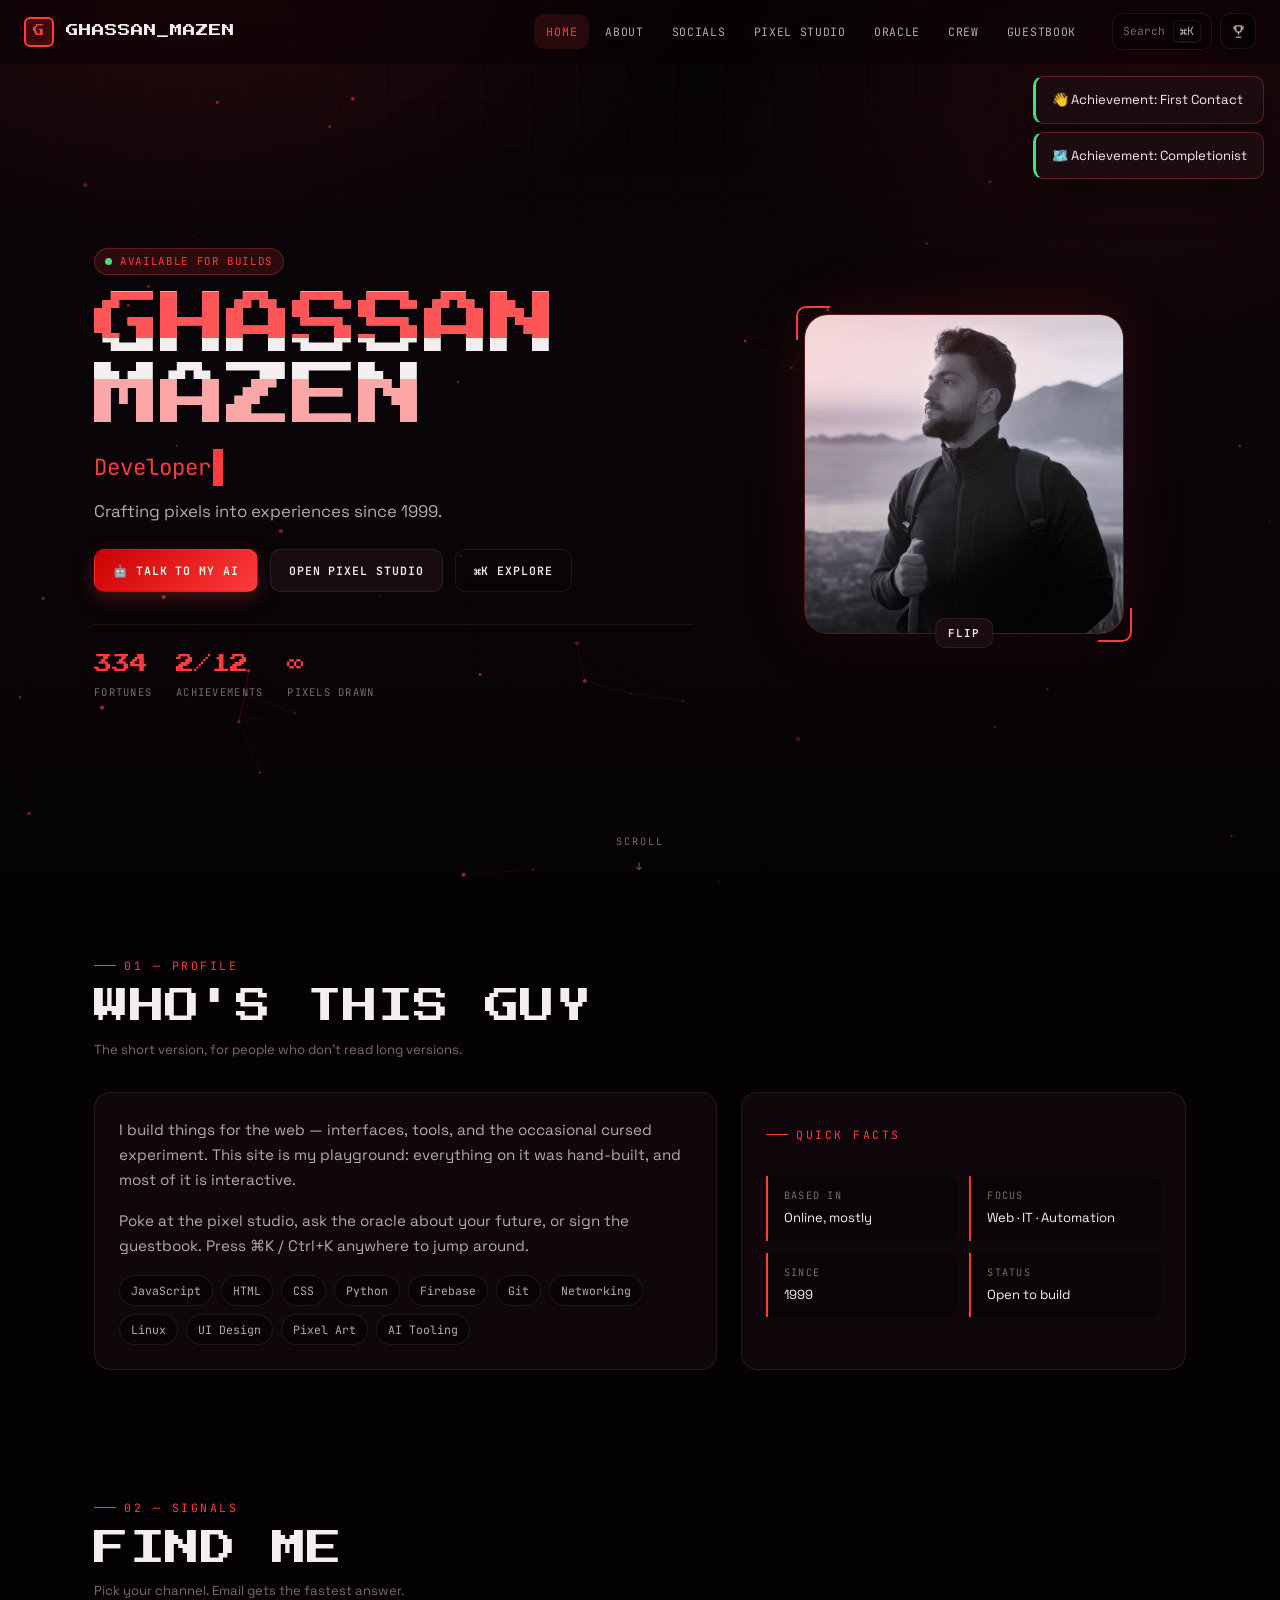
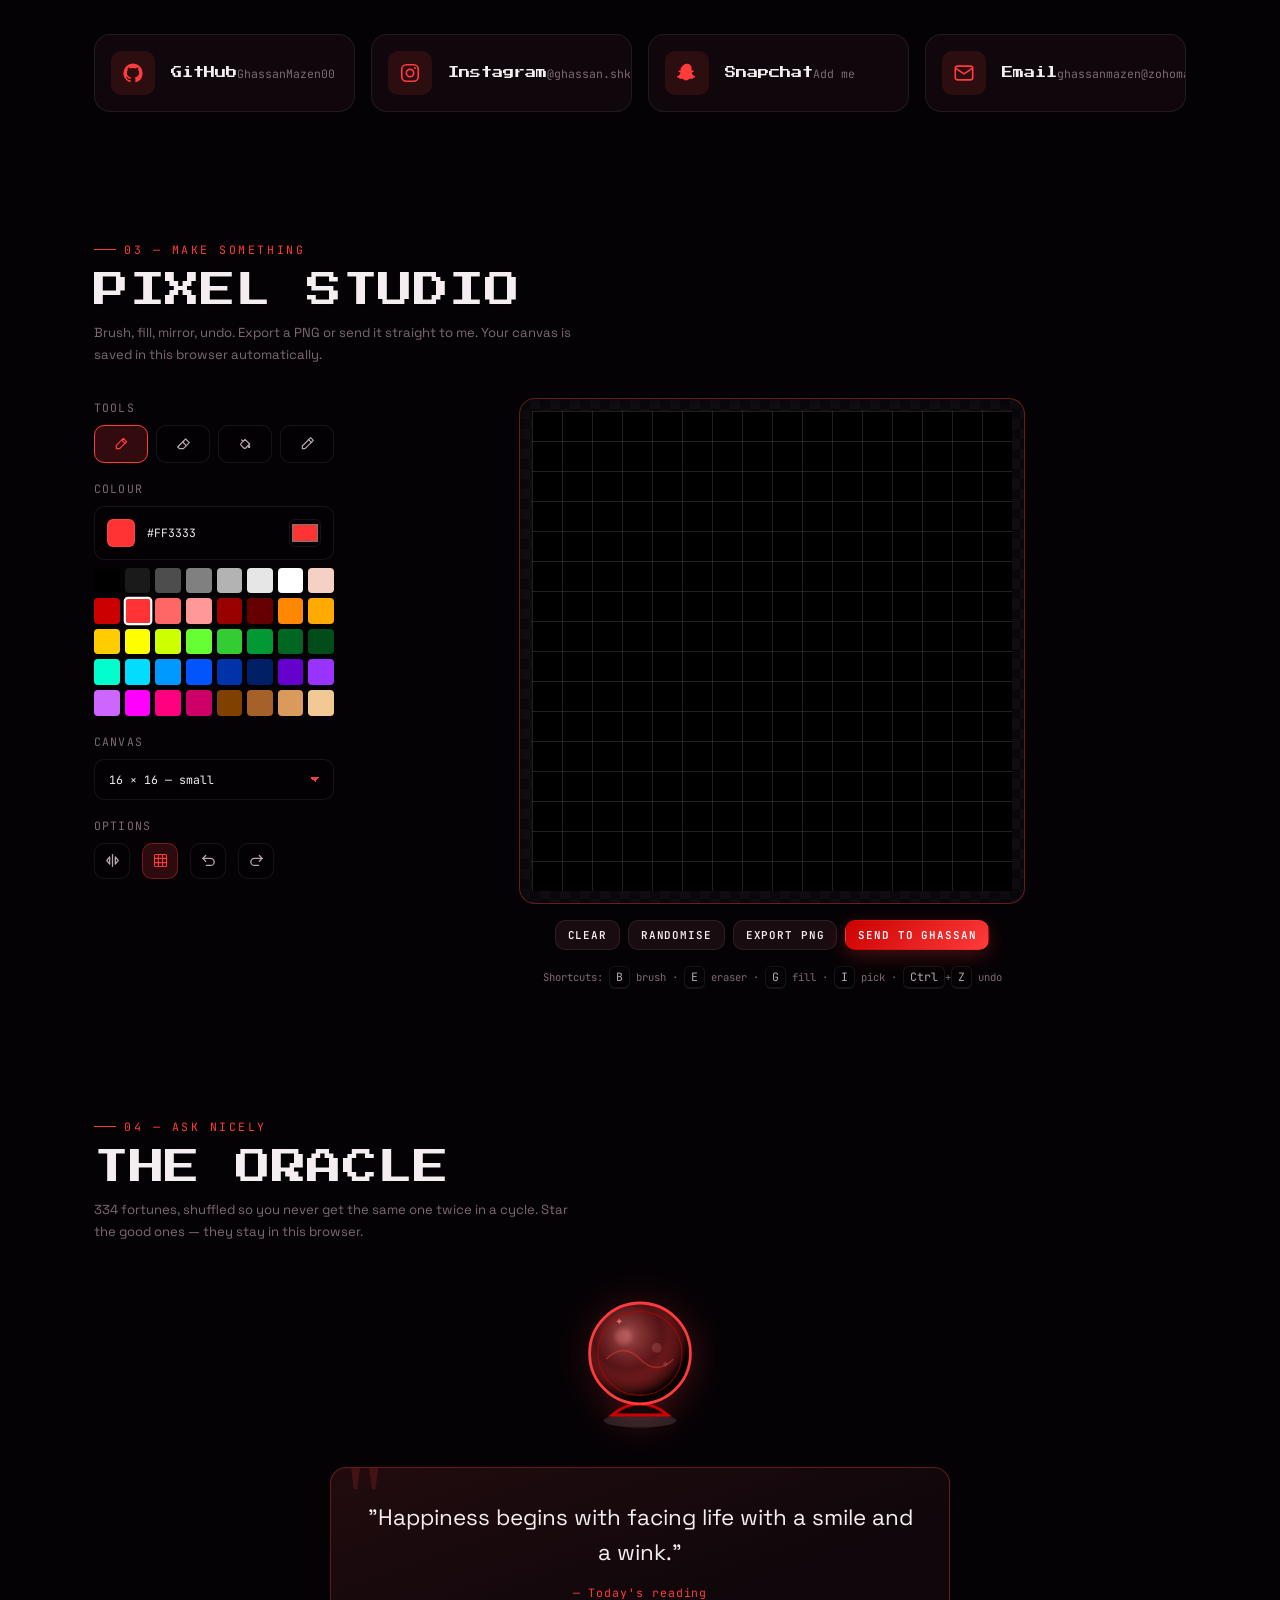
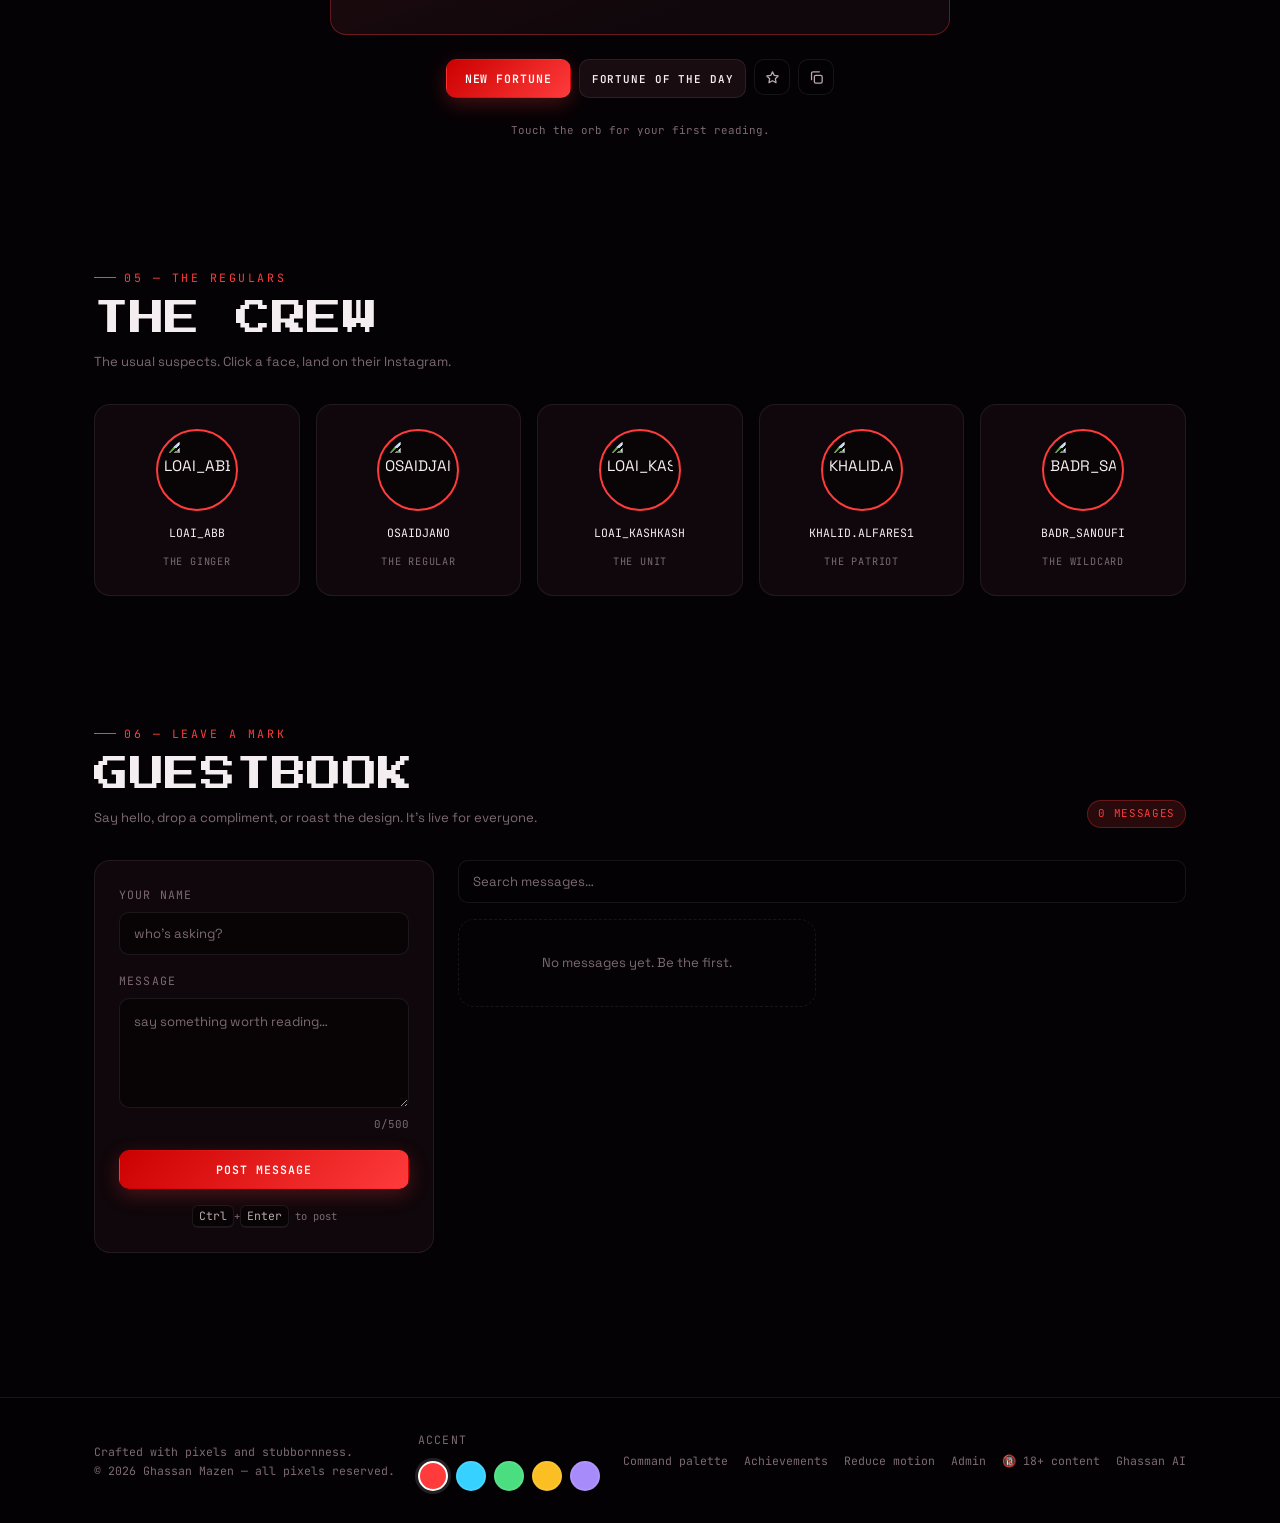
==== commit 107511fd: "Add the real portrait to the hero and link previews - assets/img/ghassan.jpg (900x900, 67 KB) — squa" ====
--- a/index.html
+++ b/index.html
@@ -14,7 +14,7 @@
   <meta property="og:title" content="Ghassan Mazen — Digital Hub">
   <meta property="og:description" content="Pixel studio, fortune oracle, guestbook and an AI assistant. Built by hand.">
   <meta property="og:url" content="https://abomazen.com/">
-  <meta property="og:image" content="https://abomazen.com/assets/img/ghassan.jpg">
+  <meta property="og:image" content="https://abomazen.com/assets/img/og-cover.jpg">
   <meta name="twitter:card" content="summary_large_image">
 
   <link rel="icon" href="data:image/svg+xml,<svg xmlns='http://www.w3.org/2000/svg' viewBox='0 0 32 32'><rect width='32' height='32' rx='6' fill='%230a0508'/><text x='16' y='23' font-size='18' font-family='monospace' fill='%23ff3b3b' text-anchor='middle'>G</text></svg>">
--- a/assets/css/sections.css
+++ b/assets/css/sections.css
@@ -209,8 +209,24 @@
   height: 100%;
   object-fit: cover;
   display: block;
-  filter: saturate(1.05) contrast(1.05);
   transition: transform var(--t-slow);
+}
+
+/* Fades the photo into the card and lays a whisper of accent over it, so a
+   bright portrait does not sit on the dark page as a floating rectangle. */
+#portraitFace::after {
+  content: '';
+  position: absolute;
+  inset: 0;
+  pointer-events: none;
+  background:
+    linear-gradient(to top, rgba(5, 2, 5, 0.75) 0%, rgba(5, 2, 5, 0.12) 38%, transparent 62%),
+    linear-gradient(140deg, rgba(var(--accent-rgb), 0.16), transparent 55%);
+  transition: opacity var(--t-slow);
+}
+
+.portrait:hover #portraitFace::after {
+  opacity: 0.72;
 }
 
 .portrait:hover .portrait__img {
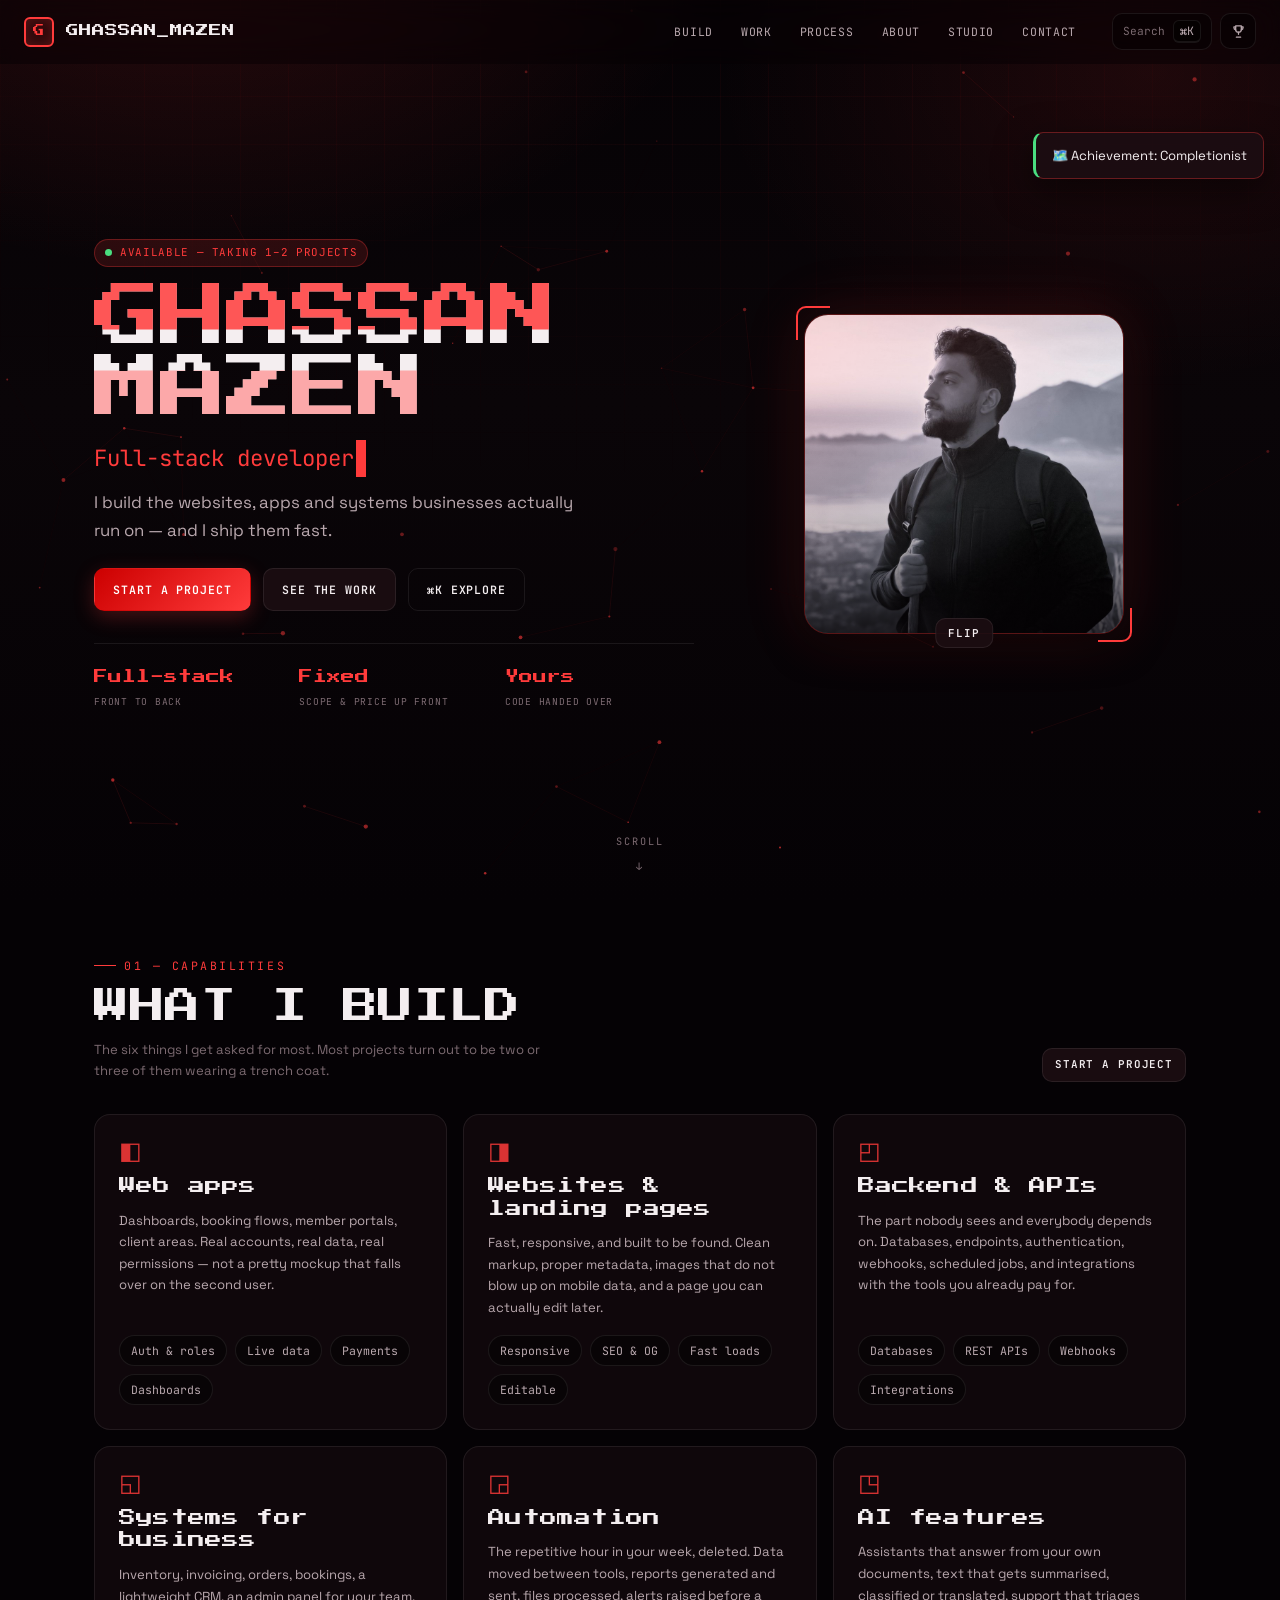
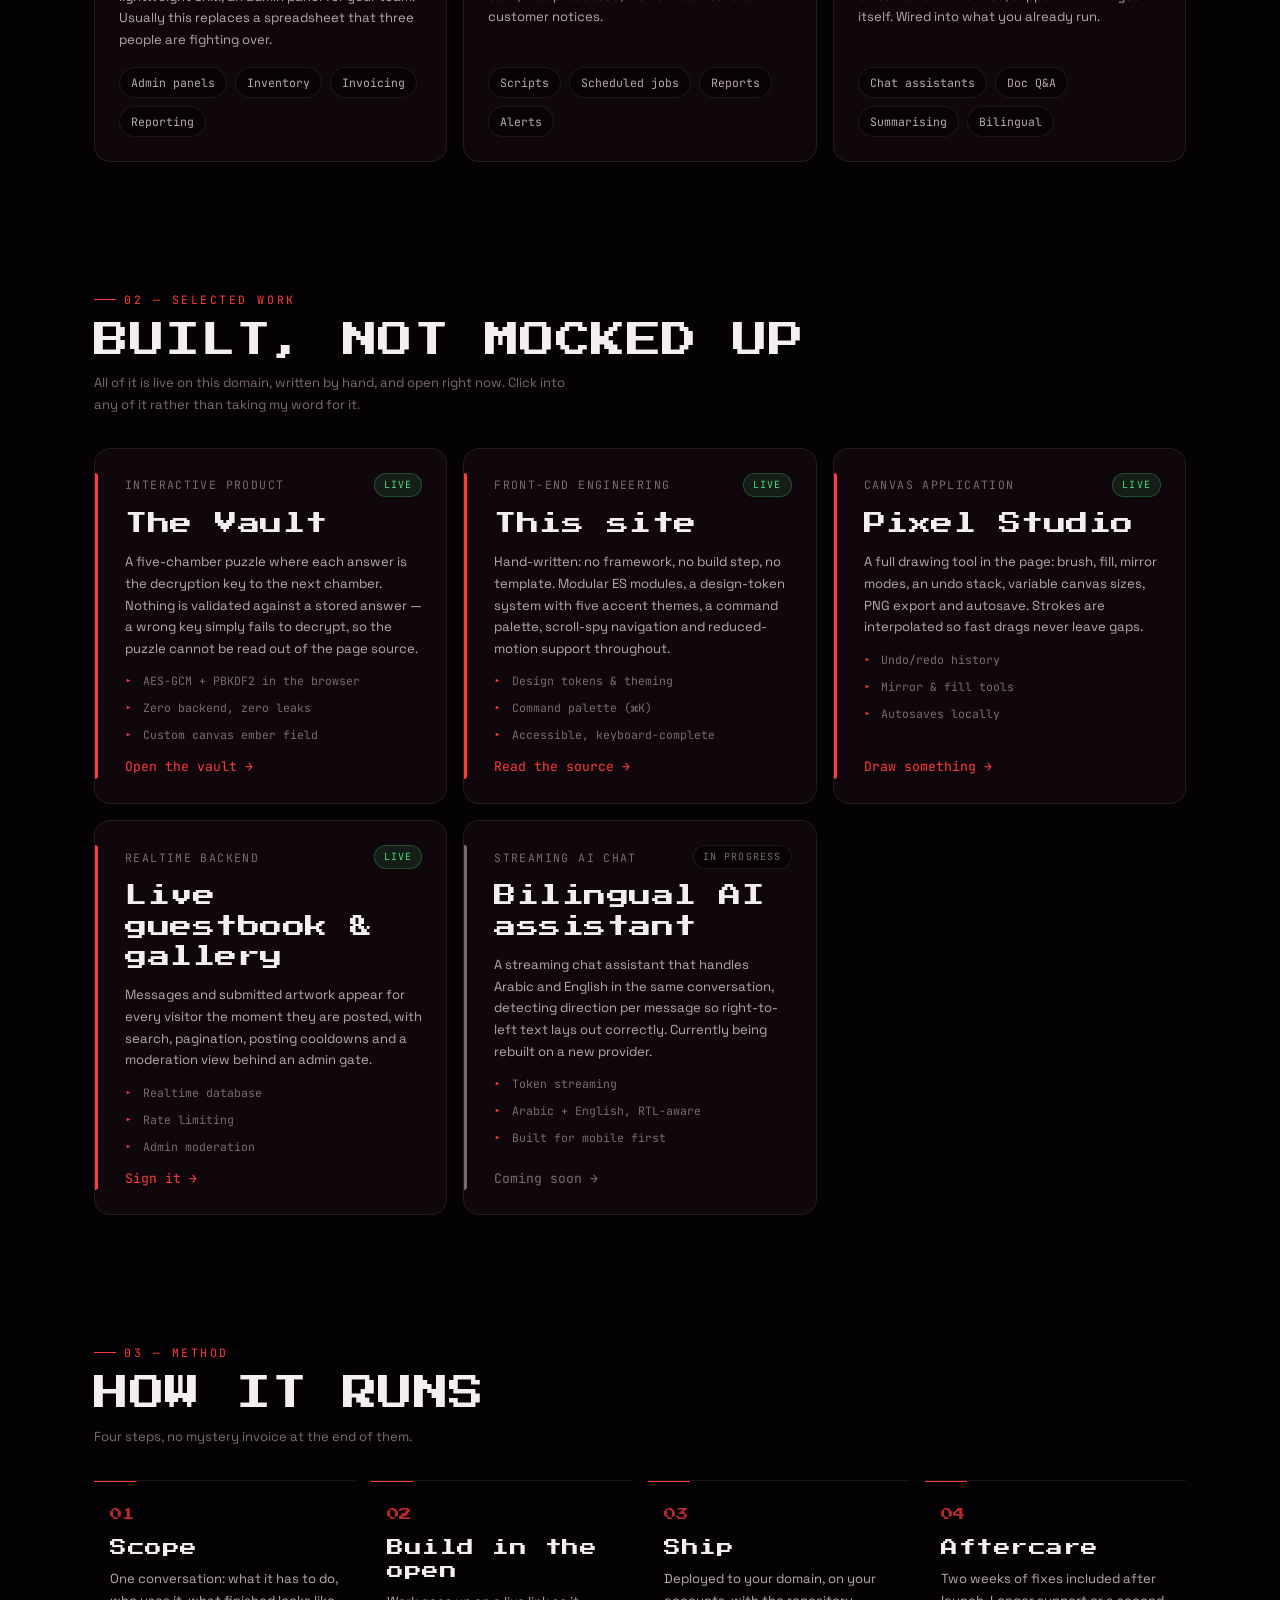
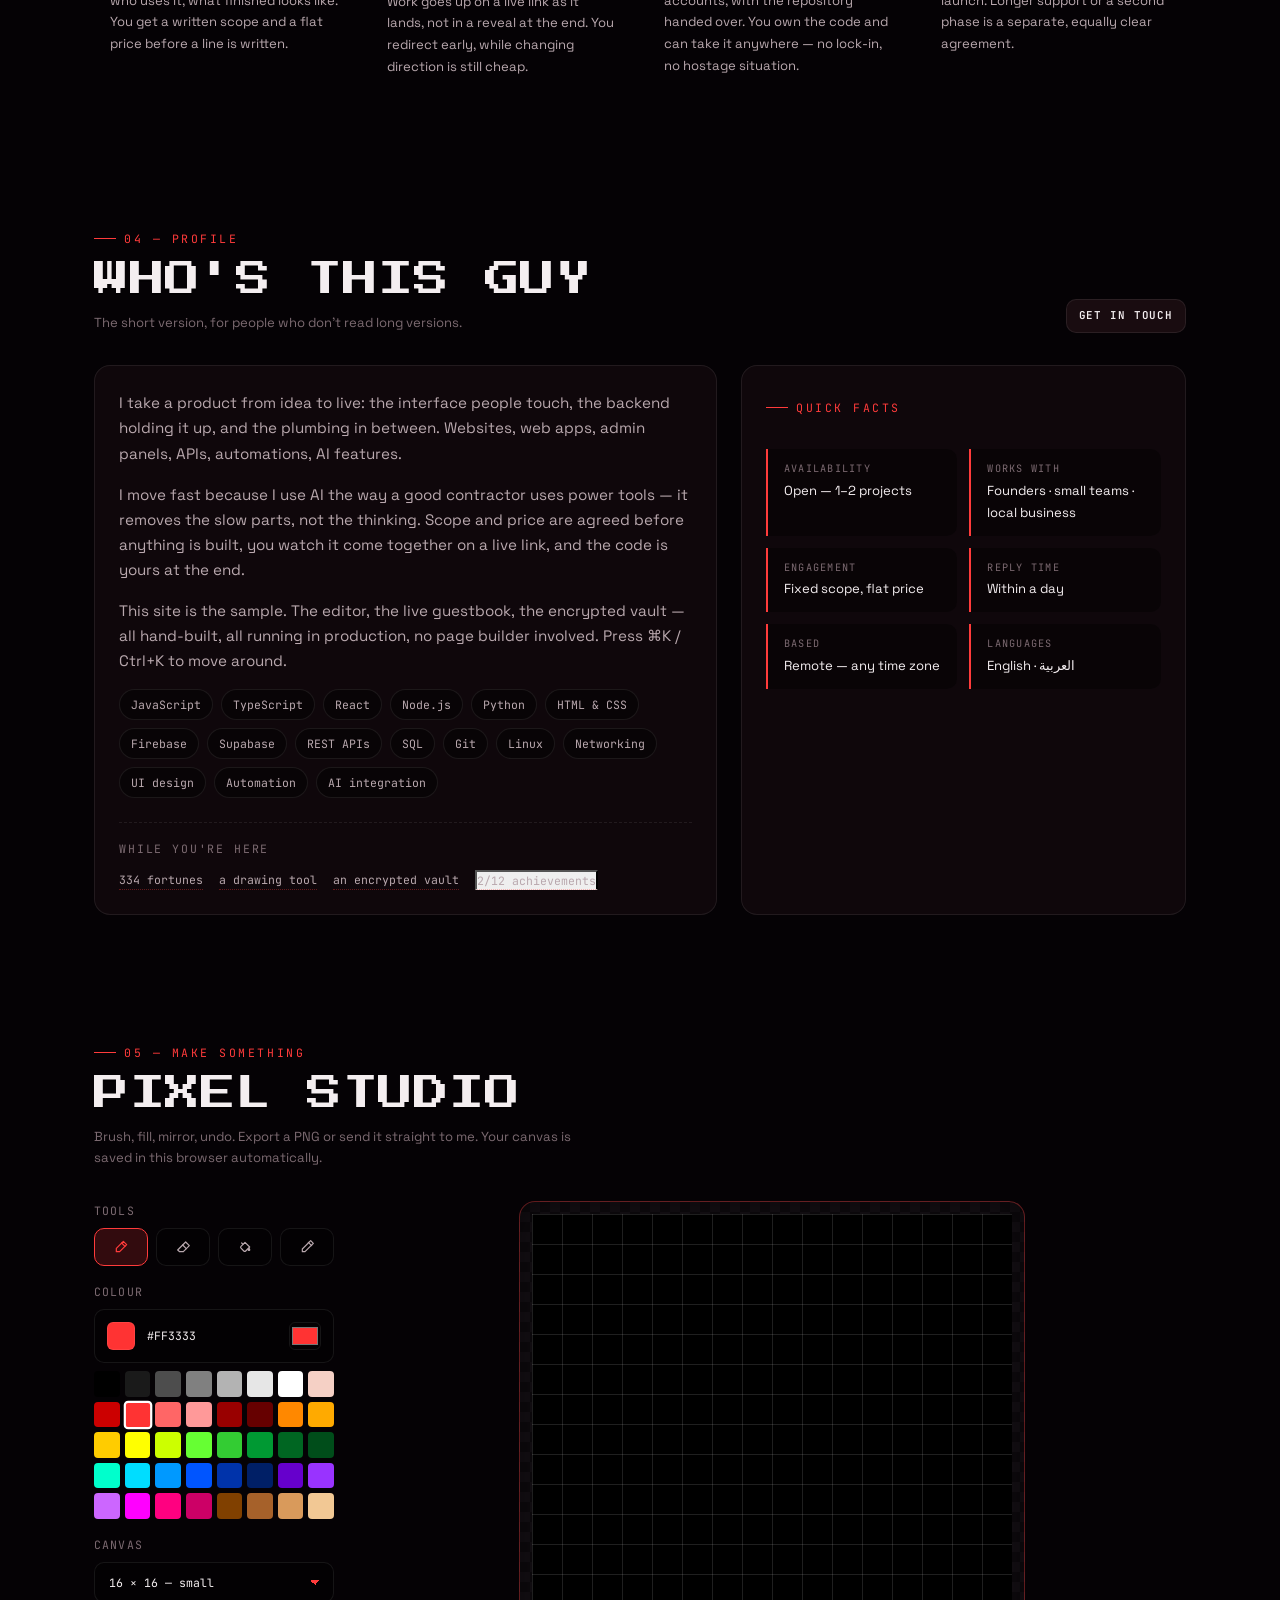
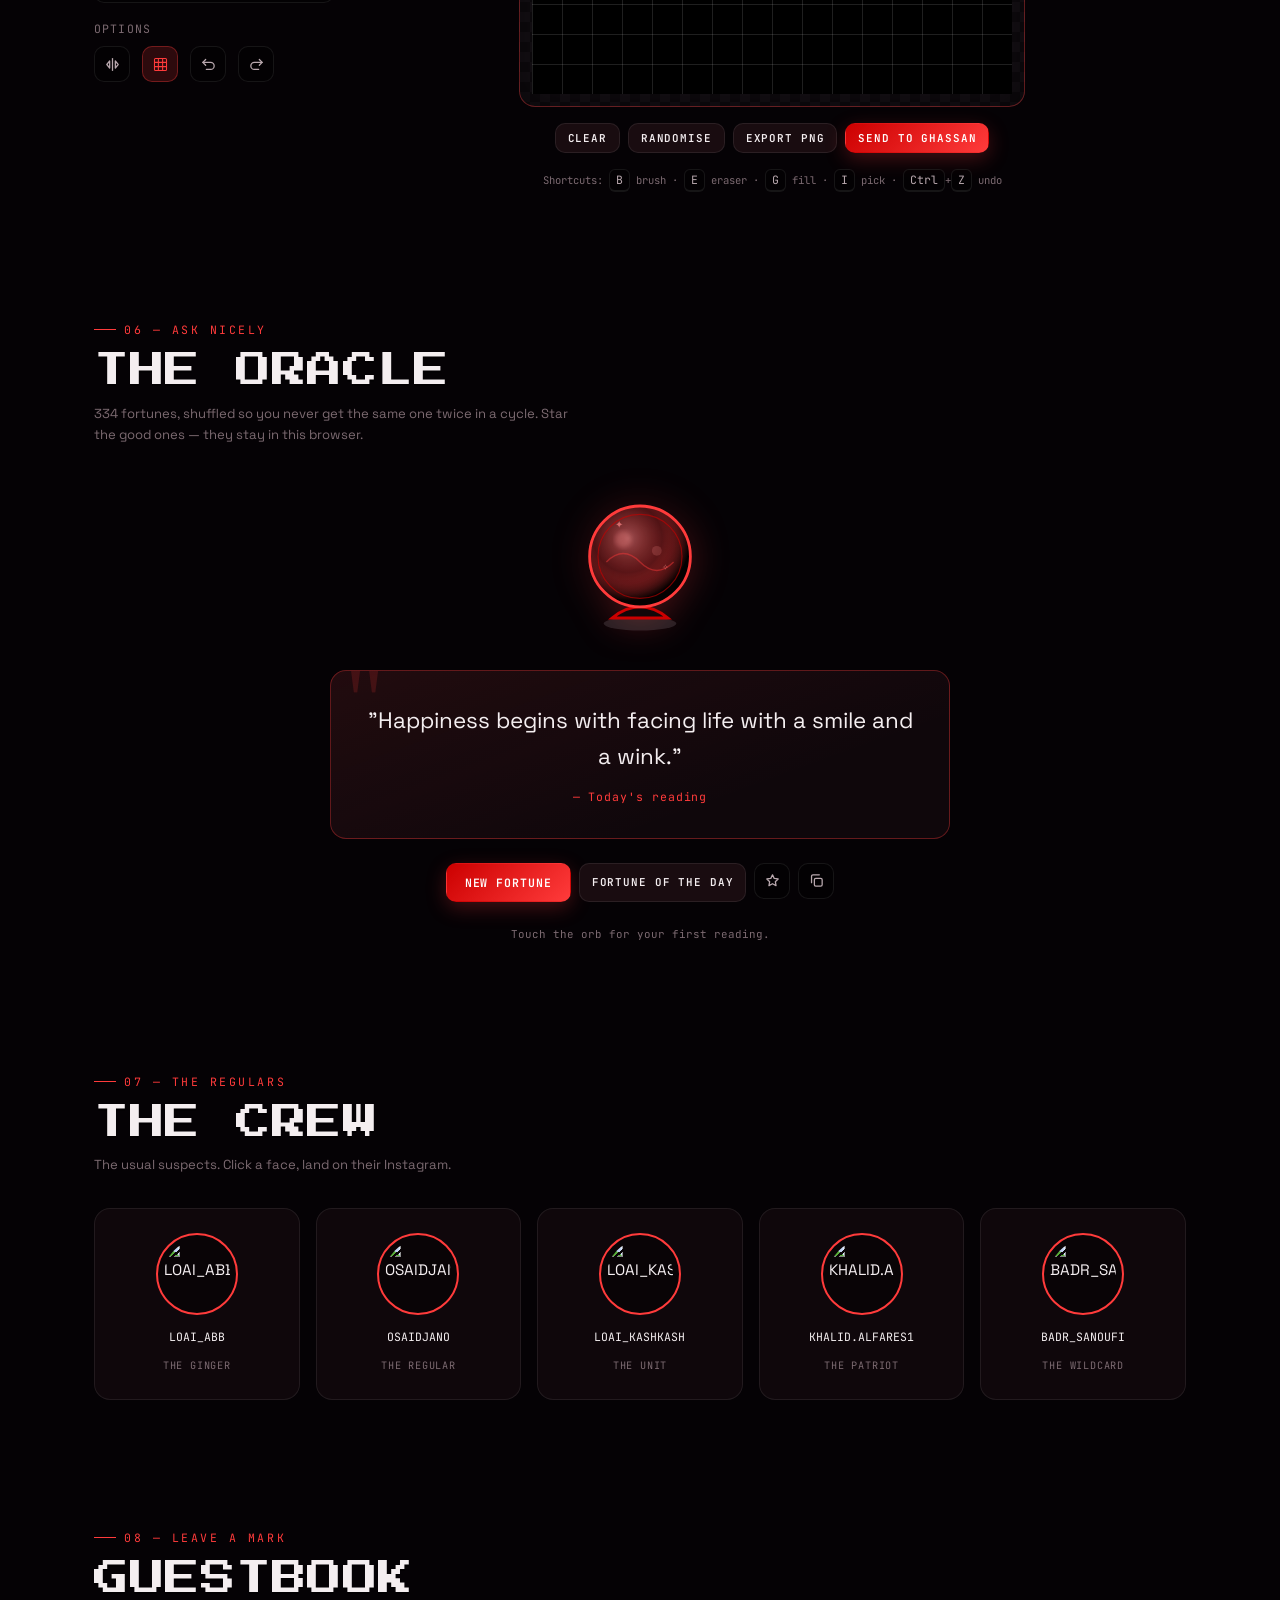
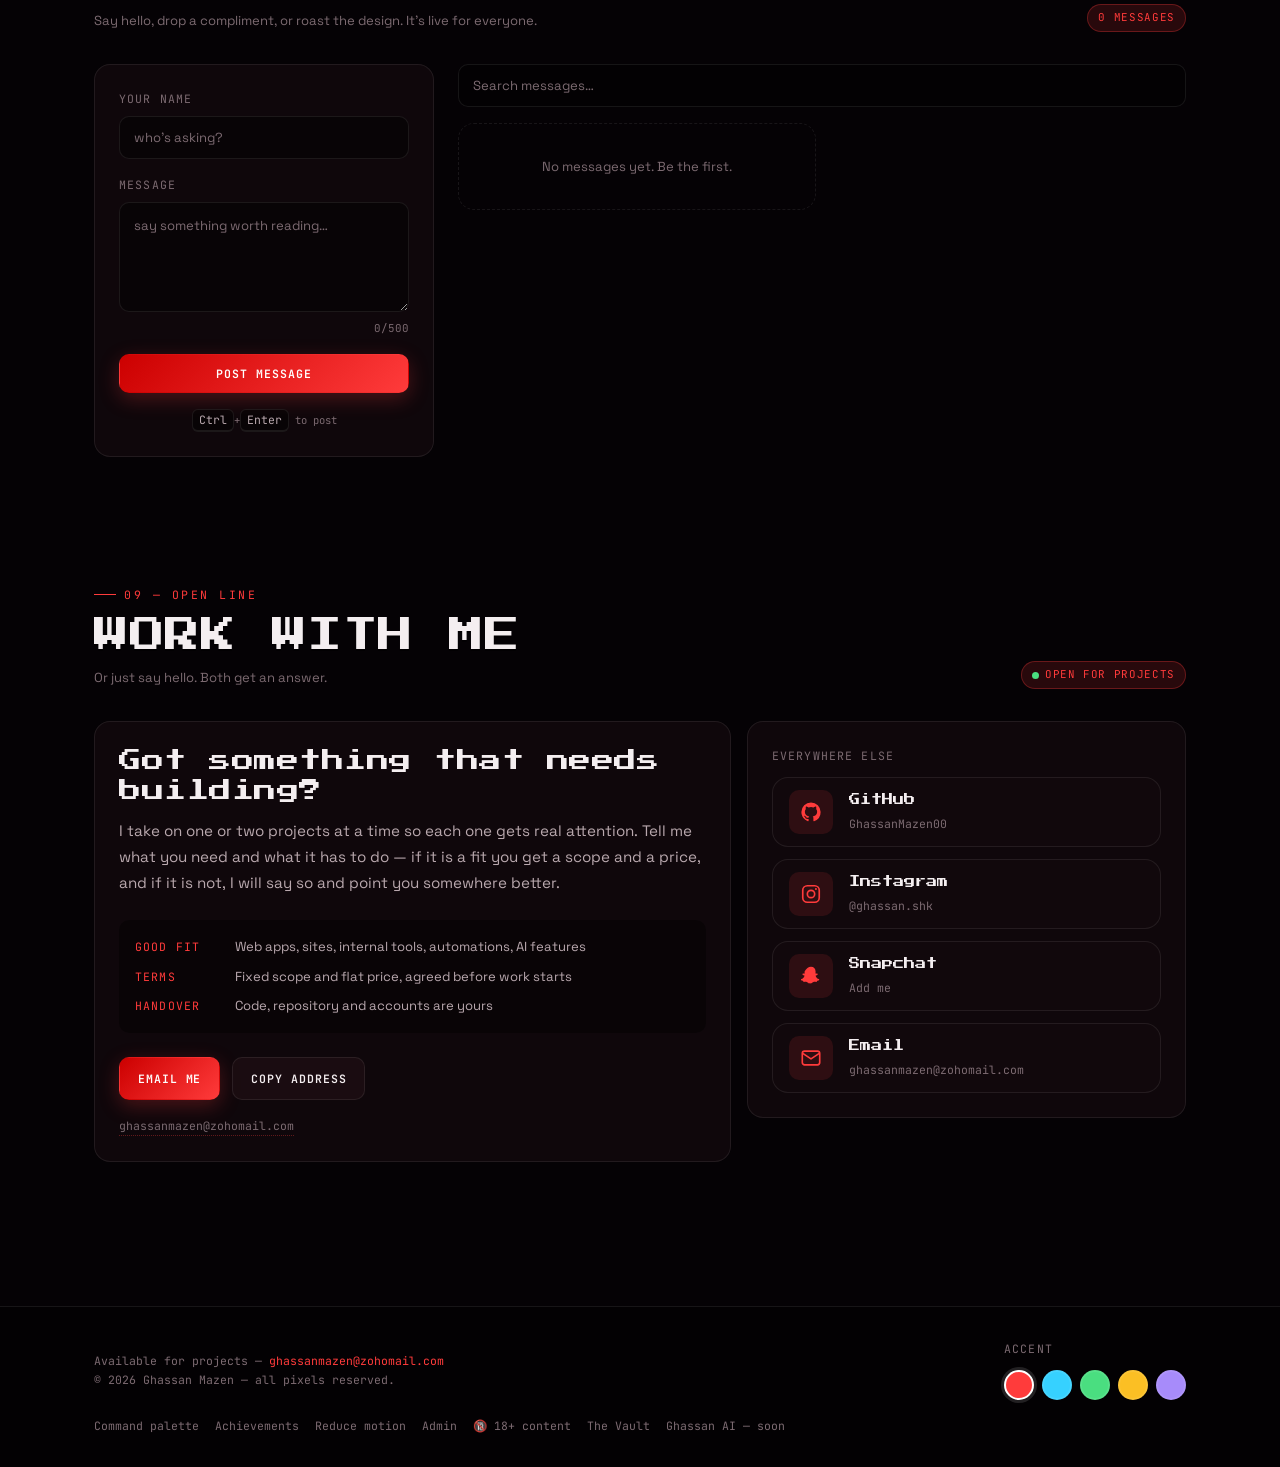
==== commit 1544605c: "Reposition the site as a capability showcase; park the AI page The homepage read as a hobby playgrou" ====
--- a/index.html
+++ b/index.html
@@ -3,16 +3,16 @@
 <head>
   <meta charset="UTF-8">
   <meta name="viewport" content="width=device-width, initial-scale=1, viewport-fit=cover">
-  <title>Ghassan Mazen — Digital Hub</title>
-
-  <meta name="description" content="The personal hub of Ghassan Mazen — developer and creator. Pixel studio, fortune oracle, guestbook and an AI assistant.">
+  <title>Ghassan Mazen — Web Apps, Sites & Business Systems</title>
+
+  <meta name="description" content="Ghassan Mazen builds web apps, websites, backends and business systems — scoped and priced up front, shipped fast, code handed over. Available for projects.">
   <meta name="author" content="Ghassan Mazen">
   <meta name="theme-color" content="#ff3b3b">
   <link rel="canonical" href="https://abomazen.com/">
 
   <meta property="og:type" content="website">
-  <meta property="og:title" content="Ghassan Mazen — Digital Hub">
-  <meta property="og:description" content="Pixel studio, fortune oracle, guestbook and an AI assistant. Built by hand.">
+  <meta property="og:title" content="Ghassan Mazen — Web Apps, Sites &amp; Business Systems">
+  <meta property="og:description" content="Web apps, websites, backends, internal tools and automation. Fixed scope, flat price, code handed over. Available for projects.">
   <meta property="og:url" content="https://abomazen.com/">
   <meta property="og:image" content="https://abomazen.com/assets/img/og-cover.jpg">
   <meta name="twitter:card" content="summary_large_image">
@@ -68,7 +68,7 @@
     <section class="section hero" id="hero">
       <div class="wrap hero__grid">
         <div class="hero__text">
-          <span class="badge hero__status"><span class="dot-live"></span> Available for builds</span>
+          <span class="badge hero__status"><span class="dot-live"></span> Available — taking 1–2 projects</span>
 
           <h1 class="hero__name glitch" id="heroName" data-text="GHASSAN MAZEN">GHASSAN MAZEN</h1>
 
@@ -77,23 +77,23 @@
           <p class="hero__tagline" id="heroTagline">Crafting pixels into experiences since 1999.</p>
 
           <div class="hero__cta">
-            <a class="btn btn--primary" href="ai/">🤖 Talk to my AI</a>
-            <a class="btn" href="#studio">Open pixel studio</a>
+            <a class="btn btn--primary" href="#contact">Start a project</a>
+            <a class="btn" href="#work">See the work</a>
             <button class="btn btn--ghost" data-open-palette type="button">⌘K Explore</button>
           </div>
 
           <div class="hero__stats">
             <div>
-              <div class="stat__value">334</div>
-              <div class="stat__label">Fortunes</div>
+              <div class="stat__value">Full-stack</div>
+              <div class="stat__label">Front to back</div>
             </div>
             <div>
-              <div class="stat__value" data-achv-count>0/12</div>
-              <div class="stat__label">Achievements</div>
+              <div class="stat__value">Fixed</div>
+              <div class="stat__label">Scope &amp; price up front</div>
             </div>
             <div>
-              <div class="stat__value">∞</div>
-              <div class="stat__label">Pixels drawn</div>
+              <div class="stat__value">Yours</div>
+              <div class="stat__label">Code handed over</div>
             </div>
           </div>
         </div>
@@ -123,21 +123,88 @@
       </div>
     </section>
 
+    <!-- ===================== WHAT I BUILD ===================== -->
+    <section class="section" id="build">
+      <div class="wrap">
+        <header class="section-head reveal">
+          <div class="section-head__text">
+            <span class="section-eyebrow">01 — Capabilities</span>
+            <h2 class="section-title">WHAT I BUILD</h2>
+            <p class="section-sub">
+              The six things I get asked for most. Most projects turn out to be
+              two or three of them wearing a trench coat.
+            </p>
+          </div>
+          <a class="btn btn--sm" href="#contact">Start a project</a>
+        </header>
+
+        <div class="caps reveal" id="capGrid"></div>
+      </div>
+    </section>
+
+    <!-- ===================== SELECTED WORK ===================== -->
+    <section class="section" id="work">
+      <div class="wrap">
+        <header class="section-head reveal">
+          <div class="section-head__text">
+            <span class="section-eyebrow">02 — Selected work</span>
+            <h2 class="section-title">BUILT, NOT MOCKED UP</h2>
+            <p class="section-sub">
+              All of it is live on this domain, written by hand, and open right now.
+              Click into any of it rather than taking my word for it.
+            </p>
+          </div>
+        </header>
+
+        <div class="work reveal" id="workGrid"></div>
+      </div>
+    </section>
+
+    <!-- ===================== PROCESS ===================== -->
+    <section class="section" id="process">
+      <div class="wrap">
+        <header class="section-head reveal">
+          <div class="section-head__text">
+            <span class="section-eyebrow">03 — Method</span>
+            <h2 class="section-title">HOW IT RUNS</h2>
+            <p class="section-sub">
+              Four steps, no mystery invoice at the end of them.
+            </p>
+          </div>
+        </header>
+
+        <ol class="process reveal" id="processList"></ol>
+      </div>
+    </section>
+
     <!-- ===================== ABOUT ===================== -->
     <section class="section" id="about">
       <div class="wrap">
         <header class="section-head reveal">
           <div class="section-head__text">
-            <span class="section-eyebrow">01 — Profile</span>
+            <span class="section-eyebrow">04 — Profile</span>
             <h2 class="section-title">WHO'S THIS GUY</h2>
             <p class="section-sub">The short version, for people who don't read long versions.</p>
           </div>
+          <a class="btn btn--sm" href="#contact">Get in touch</a>
         </header>
 
         <div class="about__grid">
           <div class="card reveal">
             <div class="about__bio" id="aboutBio"></div>
             <div class="skills" id="aboutSkills"></div>
+
+            <div class="about__play">
+              <span class="about__play-label">While you're here</span>
+              <div class="about__play-row">
+                <a href="#oracle">334 fortunes</a>
+                <a href="#studio">a drawing tool</a>
+                <a href="vault/">an encrypted vault</a>
+                <button type="button" data-open-achievements>
+                  <span data-achv-count>0/12</span> achievements
+                </button>
+              </div>
+            </div>
           </div>
           <div class="card reveal">
             <span class="section-eyebrow">Quick facts</span>
@@ -147,27 +214,12 @@
       </div>
     </section>
 
-    <!-- ===================== SOCIALS ===================== -->
-    <section class="section" id="socials">
-      <div class="wrap">
-        <header class="section-head reveal">
-          <div class="section-head__text">
-            <span class="section-eyebrow">02 — Signals</span>
-            <h2 class="section-title">FIND ME</h2>
-            <p class="section-sub">Pick your channel. Email gets the fastest answer.</p>
-          </div>
-        </header>
-
-        <div class="socials reveal" id="socialGrid"></div>
-      </div>
-    </section>
-
     <!-- ===================== PIXEL STUDIO ===================== -->
     <section class="section" id="studio">
       <div class="wrap">
         <header class="section-head reveal">
           <div class="section-head__text">
-            <span class="section-eyebrow">03 — Make something</span>
+            <span class="section-eyebrow">05 — Make something</span>
             <h2 class="section-title">PIXEL STUDIO</h2>
             <p class="section-sub">
               Brush, fill, mirror, undo. Export a PNG or send it straight to me.
@@ -247,7 +299,7 @@
       <div class="wrap">
         <header class="section-head reveal">
           <div class="section-head__text">
-            <span class="section-eyebrow">04 — Ask nicely</span>
+            <span class="section-eyebrow">06 — Ask nicely</span>
             <h2 class="section-title">THE ORACLE</h2>
             <p class="section-sub">
               334 fortunes, shuffled so you never get the same one twice in a cycle.
@@ -307,7 +359,7 @@
       <div class="wrap">
         <header class="section-head reveal">
           <div class="section-head__text">
-            <span class="section-eyebrow">05 — The regulars</span>
+            <span class="section-eyebrow">07 — The regulars</span>
             <h2 class="section-title">THE CREW</h2>
             <p class="section-sub">The usual suspects. Click a face, land on their Instagram.</p>
           </div>
@@ -322,7 +374,7 @@
       <div class="wrap">
         <header class="section-head reveal">
           <div class="section-head__text">
-            <span class="section-eyebrow">06 — Leave a mark</span>
+            <span class="section-eyebrow">08 — Leave a mark</span>
             <h2 class="section-title">GUESTBOOK</h2>
             <p class="section-sub">Say hello, drop a compliment, or roast the design. It's live for everyone.</p>
           </div>
@@ -352,6 +404,38 @@
             <div class="center" style="margin-top: 1rem">
               <button class="btn btn--sm" id="btnMoreNotes" type="button" hidden>Load more</button>
             </div>
+          </div>
+        </div>
+      </div>
+    </section>
+
+    <!-- ===================== CONTACT ===================== -->
+    <section class="section" id="contact">
+      <div class="wrap">
+        <header class="section-head reveal">
+          <div class="section-head__text">
+            <span class="section-eyebrow">09 — Open line</span>
+            <h2 class="section-title">WORK WITH ME</h2>
+            <p class="section-sub">Or just say hello. Both get an answer.</p>
+          </div>
+          <span class="badge"><span class="dot-live"></span> <span id="engageStatus">Open for projects</span></span>
+        </header>
+
+        <div class="contact reveal">
+          <div class="card contact__pitch">
+            <h3 class="contact__headline" id="engageHeadline"></h3>
+            <p class="contact__body" id="engageBody"></p>
+            <div class="contact__notes" id="engageNotes"></div>
+            <div class="contact__actions">
+              <a class="btn btn--primary" id="engageMail" href="#">Email me</a>
+              <button class="btn" id="btnCopyMail" type="button">Copy address</button>
+            </div>
+            <a class="contact__addr" id="engageAddress" href="#"></a>
+          </div>
+
+          <div class="contact__side card">
+            <span class="field__label">Everywhere else</span>
+            <div class="socials socials--stack" id="socialGrid"></div>
           </div>
         </div>
       </div>
@@ -385,7 +469,7 @@
   <footer class="footer">
     <div class="wrap footer__grid">
       <div>
-        <p class="footer__note">Crafted with pixels and stubbornness.</p>
+        <p class="footer__note">Available for projects — <a href="mailto:ghassanmazen@zohomail.com">ghassanmazen@zohomail.com</a></p>
         <p class="footer__note">© <span id="year">2026</span> Ghassan Mazen — all pixels reserved.</p>
       </div>
 
@@ -400,7 +484,8 @@
         <button type="button" data-toggle-motion>Reduce motion</button>
         <button type="button" data-open-admin>Admin</button>
         <button type="button" id="btnTrap">🔞 18+ content</button>
-        <a href="ai/">Ghassan AI</a>
+        <a href="vault/">The Vault</a>
+        <a href="ai/">Ghassan AI — soon</a>
       </div>
     </div>
   </footer>
--- a/assets/css/sections.css
+++ b/assets/css/sections.css
@@ -128,33 +128,35 @@
 }
 
 .hero__stats {
-  display: flex;
-  gap: var(--sp-5);
+  display: grid;
+  grid-template-columns: repeat(3, minmax(0, 1fr));
+  gap: var(--sp-4);
   margin-top: var(--sp-6);
   padding-top: var(--sp-5);
   border-top: 1px solid var(--line);
-  flex-wrap: wrap;
 }
 
 @media (max-width: 900px) {
   .hero__stats {
-    justify-content: center;
+    text-align: center;
   }
 }
 
+/* Short word-values, so the display face is sized to fit three across. */
 .stat__value {
   font-family: var(--font-display);
-  font-size: 1.15rem;
+  font-size: clamp(0.62rem, 1.7vw, 0.86rem);
+  line-height: 1.4;
   color: var(--accent);
 }
 
 .stat__label {
   font-family: var(--font-mono);
-  font-size: 0.66rem;
-  letter-spacing: 0.12em;
+  font-size: 0.6rem;
+  letter-spacing: 0.08em;
   text-transform: uppercase;
   color: var(--text-muted);
-  margin-top: 4px;
+  margin-top: 6px;
 }
 
 /* Portrait: flip card, real photo front / pixel avatar back */
@@ -346,6 +348,260 @@
   }
 }
 
+/* --- Capabilities -------------------------------------------------------- */
+
+.caps {
+  display: grid;
+  grid-template-columns: repeat(auto-fit, minmax(290px, 1fr));
+  gap: var(--sp-4);
+}
+
+.cap {
+  position: relative;
+  display: flex;
+  flex-direction: column;
+  gap: var(--sp-3);
+  padding: var(--sp-5);
+  border: 1px solid var(--line);
+  border-radius: var(--r-md);
+  background: var(--bg-surface);
+  overflow: hidden;
+  transition: transform var(--t-fast), border-color var(--t-fast), box-shadow var(--t-fast);
+}
+
+/* A hairline of accent along the top edge, drawn in on hover. */
+.cap::before {
+  content: '';
+  position: absolute;
+  inset: 0 auto auto 0;
+  width: 100%;
+  height: 2px;
+  background: linear-gradient(90deg, var(--accent), transparent 70%);
+  transform: scaleX(0);
+  transform-origin: left;
+  transition: transform var(--t-mid);
+}
+
+.cap:hover {
+  transform: translateY(-4px);
+  border-color: var(--line-strong);
+  box-shadow: var(--shadow-md);
+}
+
+.cap:hover::before {
+  transform: scaleX(1);
+}
+
+.cap__mark {
+  font-size: 1.5rem;
+  line-height: 1;
+  color: var(--accent);
+  opacity: 0.85;
+}
+
+.cap__title {
+  font-size: var(--fs-md);
+  letter-spacing: 0.01em;
+  color: var(--text);
+}
+
+.cap__blurb {
+  font-size: var(--fs-sm);
+  color: var(--text-dim);
+  line-height: 1.65;
+  flex: 1;
+}
+
+.cap__tags {
+  display: flex;
+  flex-wrap: wrap;
+  gap: var(--sp-2);
+  margin-top: var(--sp-1);
+}
+
+/* --- Selected work ------------------------------------------------------- */
+
+.work {
+  display: grid;
+  grid-template-columns: repeat(auto-fit, minmax(320px, 1fr));
+  gap: var(--sp-4);
+}
+
+.work-card {
+  position: relative;
+  display: flex;
+  flex-direction: column;
+  gap: var(--sp-3);
+  padding: var(--sp-5);
+  padding-left: calc(var(--sp-5) + 6px);
+  border: 1px solid var(--line);
+  border-radius: var(--r-md);
+  background: var(--bg-surface);
+  transition: transform var(--t-fast), border-color var(--t-fast), box-shadow var(--t-fast);
+}
+
+/* The rail is the status: solid accent for shipped, dimmed for in-progress. */
+.work-card::before {
+  content: '';
+  position: absolute;
+  left: 0;
+  top: var(--sp-5);
+  bottom: var(--sp-5);
+  width: 3px;
+  border-radius: 0 3px 3px 0;
+  background: var(--accent);
+}
+
+.work-card.is-soon::before {
+  background: var(--text-muted);
+}
+
+.work-card:hover {
+  transform: translateY(-4px);
+  border-color: var(--line-strong);
+  box-shadow: var(--shadow-md);
+}
+
+.work-card__top {
+  display: flex;
+  align-items: center;
+  justify-content: space-between;
+  gap: var(--sp-3);
+}
+
+.work-card__kind,
+.work-card__status {
+  font-family: var(--font-mono);
+  font-size: var(--fs-xs);
+  letter-spacing: 0.12em;
+  text-transform: uppercase;
+}
+
+.work-card__kind {
+  color: var(--text-muted);
+}
+
+.work-card__status {
+  display: inline-flex;
+  align-items: center;
+  gap: 6px;
+  padding: 3px 9px;
+  border-radius: var(--r-pill);
+  font-size: 0.62rem;
+}
+
+.work-card__status--live {
+  color: var(--ok);
+  background: rgba(74, 222, 128, 0.1);
+  border: 1px solid rgba(74, 222, 128, 0.26);
+}
+
+.work-card__status--soon {
+  color: var(--text-muted);
+  background: var(--bg-sunken);
+  border: 1px solid var(--line);
+}
+
+.work-card__title {
+  font-size: var(--fs-lg);
+  color: var(--text);
+}
+
+.work-card__blurb {
+  font-size: var(--fs-sm);
+  color: var(--text-dim);
+  line-height: 1.65;
+}
+
+.work-card__points {
+  display: flex;
+  flex-direction: column;
+  gap: var(--sp-2);
+  list-style: none;
+  flex: 1;
+}
+
+.work-card__points li {
+  position: relative;
+  padding-left: 1.1rem;
+  font-family: var(--font-mono);
+  font-size: var(--fs-xs);
+  color: var(--text-muted);
+}
+
+.work-card__points li::before {
+  content: '▸';
+  position: absolute;
+  left: 0;
+  color: var(--accent);
+}
+
+.work-card__cta {
+  align-self: flex-start;
+  font-family: var(--font-mono);
+  font-size: var(--fs-sm);
+  color: var(--accent);
+  border-bottom: 1px solid transparent;
+  transition: border-color var(--t-fast), gap var(--t-fast);
+}
+
+.work-card__cta:hover {
+  border-bottom-color: var(--accent);
+}
+
+.work-card.is-soon .work-card__cta {
+  color: var(--text-muted);
+}
+
+/* --- Process ------------------------------------------------------------- */
+
+.process {
+  display: grid;
+  grid-template-columns: repeat(auto-fit, minmax(230px, 1fr));
+  gap: var(--sp-4);
+  list-style: none;
+  counter-reset: step;
+}
+
+.step {
+  position: relative;
+  padding: var(--sp-5) var(--sp-4);
+  border-top: 1px solid var(--line);
+  overflow: hidden;
+}
+
+/* The oversized number sits behind the text rather than competing with it. */
+.step::after {
+  content: '';
+  position: absolute;
+  top: -1px;
+  left: 0;
+  width: 42px;
+  height: 2px;
+  background: var(--accent);
+}
+
+.step__num {
+  display: block;
+  font-family: var(--font-display);
+  font-size: 0.78rem;
+  color: var(--accent);
+  opacity: 0.7;
+  margin-bottom: var(--sp-3);
+}
+
+.step__title {
+  font-size: var(--fs-md);
+  color: var(--text);
+  margin-bottom: var(--sp-2);
+}
+
+.step__body {
+  font-size: var(--fs-sm);
+  color: var(--text-dim);
+  line-height: 1.65;
+}
+
 /* --- About --------------------------------------------------------------- */
 
 .about__grid {
@@ -460,6 +716,8 @@
 }
 
 .social__text {
+  display: flex;
+  flex-direction: column;
   min-width: 0;
   position: relative;
   z-index: 1;
@@ -479,6 +737,141 @@
   overflow: hidden;
   text-overflow: ellipsis;
   white-space: nowrap;
+}
+
+
+.about__play {
+  margin-top: var(--sp-5);
+  padding-top: var(--sp-4);
+  border-top: 1px dashed var(--line);
+}
+
+.about__play-label {
+  display: block;
+  font-family: var(--font-mono);
+  font-size: var(--fs-xs);
+  letter-spacing: 0.16em;
+  text-transform: uppercase;
+  color: var(--text-muted);
+  margin-bottom: var(--sp-3);
+}
+
+.about__play-row {
+  display: flex;
+  flex-wrap: wrap;
+  gap: var(--sp-2) var(--sp-4);
+}
+
+.about__play-row a,
+.about__play-row button {
+  font-family: var(--font-mono);
+  font-size: var(--fs-xs);
+  color: var(--text-dim);
+  border-bottom: 1px dotted var(--line-strong);
+  transition: color var(--t-fast);
+}
+
+.about__play-row a:hover,
+.about__play-row button:hover {
+  color: var(--accent);
+}
+
+/* --- Contact ------------------------------------------------------------- */
+
+.contact {
+  display: grid;
+  grid-template-columns: 1.45fr 1fr;
+  gap: var(--sp-4);
+  align-items: start;
+}
+
+@media (max-width: 860px) {
+  .contact {
+    grid-template-columns: 1fr;
+  }
+}
+
+.contact__headline {
+  font-size: var(--fs-lg);
+  color: var(--text);
+  margin-bottom: var(--sp-3);
+}
+
+.contact__body {
+  font-size: var(--fs-base);
+  color: var(--text-dim);
+  line-height: 1.7;
+  max-width: 62ch;
+}
+
+.contact__notes {
+  display: flex;
+  flex-direction: column;
+  gap: var(--sp-2);
+  margin: var(--sp-5) 0;
+  padding: var(--sp-4);
+  border-radius: var(--r-sm);
+  background: var(--bg-sunken);
+}
+
+.note-row {
+  display: flex;
+  gap: var(--sp-3);
+  align-items: baseline;
+  flex-wrap: wrap;
+}
+
+.note-row__label {
+  flex: 0 0 5.5rem;
+  font-family: var(--font-mono);
+  font-size: var(--fs-xs);
+  letter-spacing: 0.1em;
+  text-transform: uppercase;
+  color: var(--accent);
+}
+
+.note-row__value {
+  flex: 1;
+  min-width: 12rem;
+  font-size: var(--fs-sm);
+  color: var(--text-dim);
+}
+
+.contact__actions {
+  display: flex;
+  flex-wrap: wrap;
+  gap: var(--sp-3);
+}
+
+.contact__addr {
+  display: inline-block;
+  margin-top: var(--sp-4);
+  font-family: var(--font-mono);
+  font-size: var(--fs-xs);
+  color: var(--text-muted);
+  overflow-wrap: anywhere;
+  border-bottom: 1px dotted var(--line-strong);
+  transition: color var(--t-fast);
+}
+
+.contact__addr:hover {
+  color: var(--accent);
+}
+
+.contact__side {
+  display: flex;
+  flex-direction: column;
+  gap: var(--sp-3);
+}
+
+/* In the contact panel the socials stack rather than spread. */
+.socials--stack {
+  grid-template-columns: 1fr;
+  gap: var(--sp-3);
+}
+
+.socials--stack .social {
+  padding: var(--sp-3) var(--sp-4);
 }
 
 /* --- Pixel studio -------------------------------------------------------- */
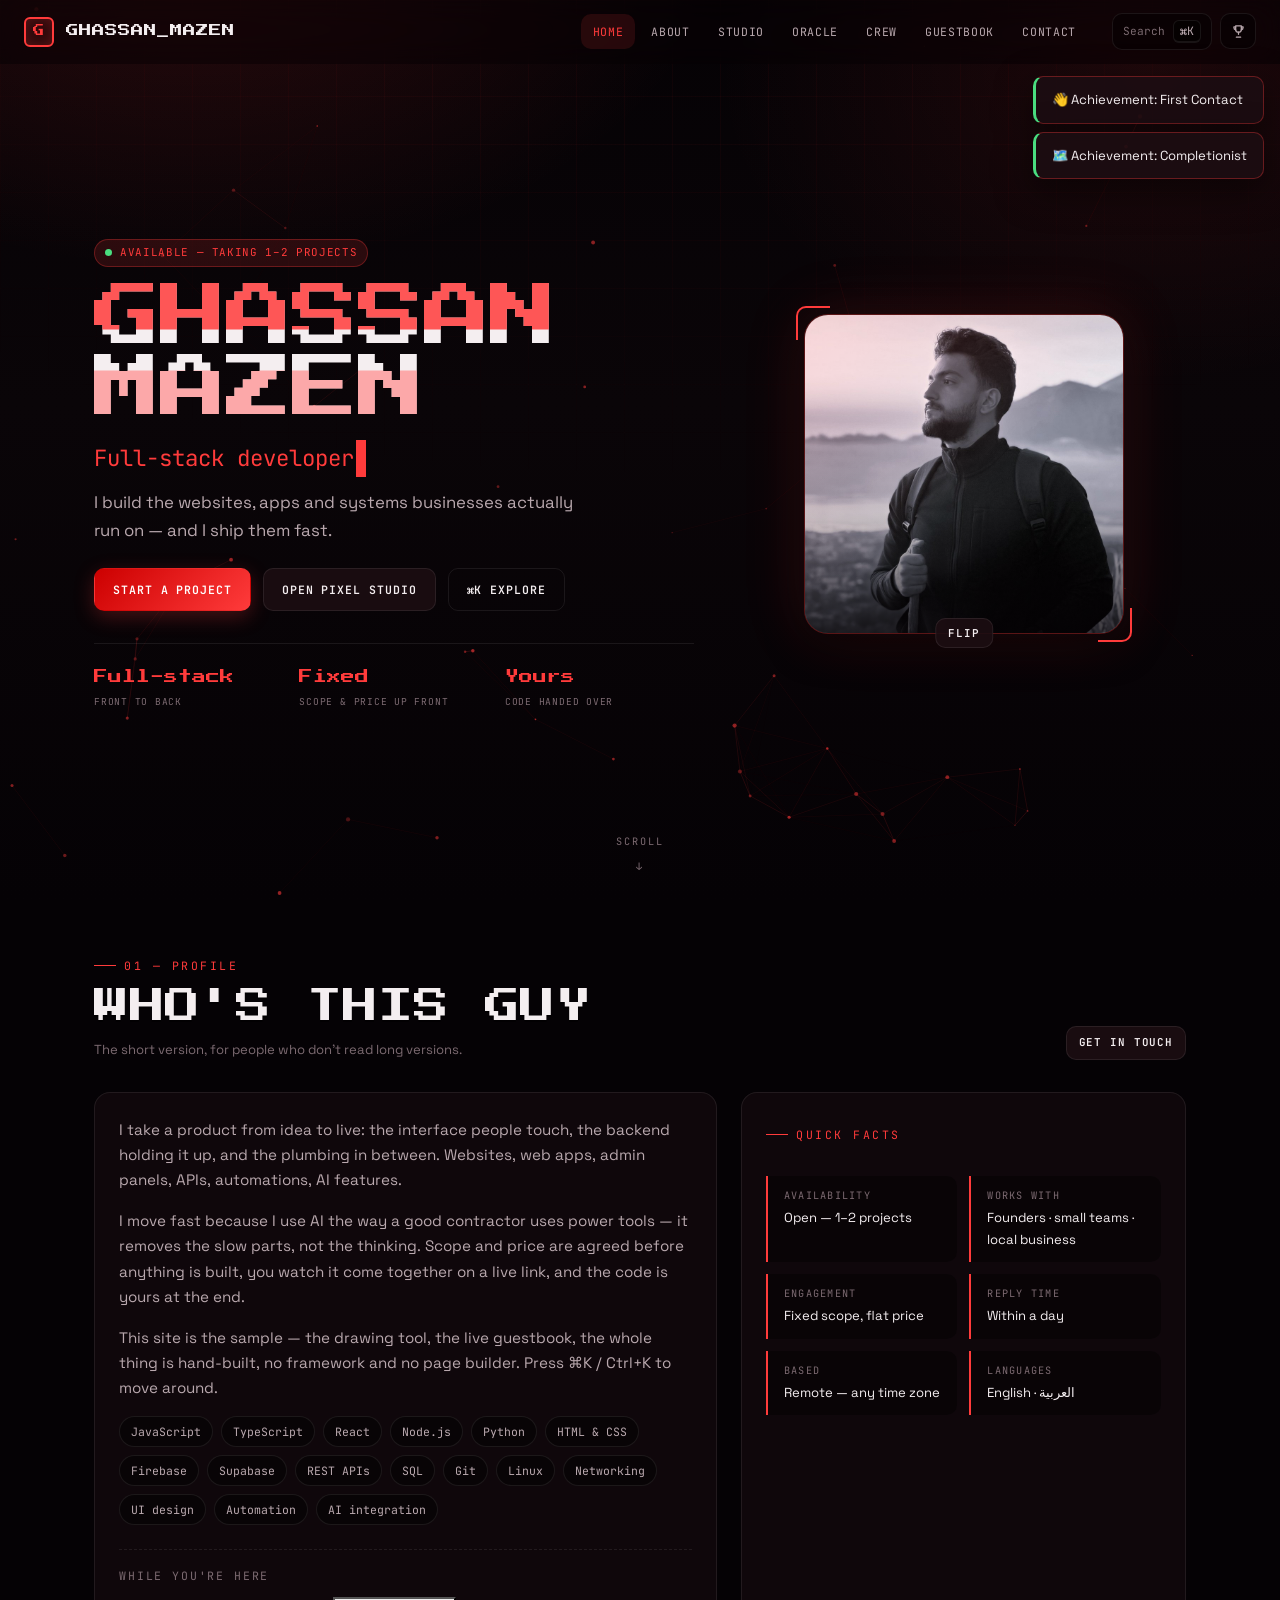
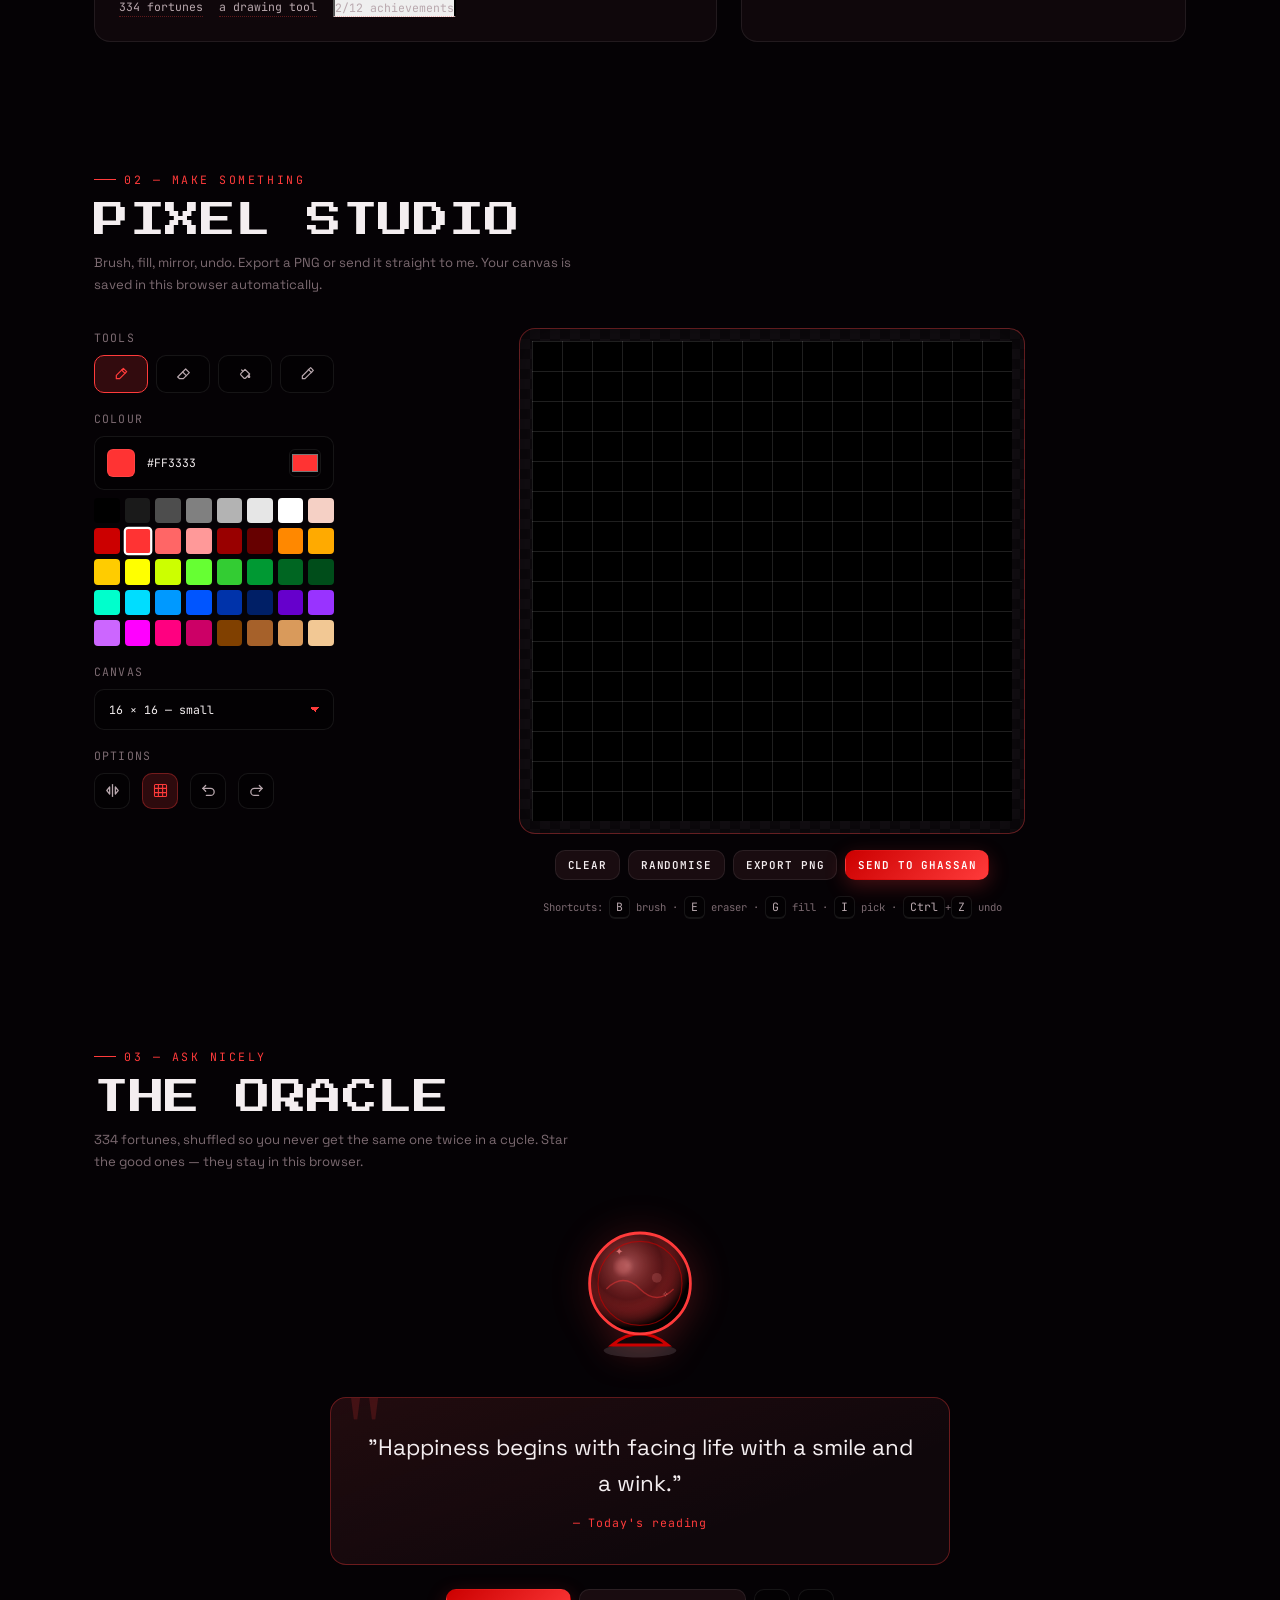
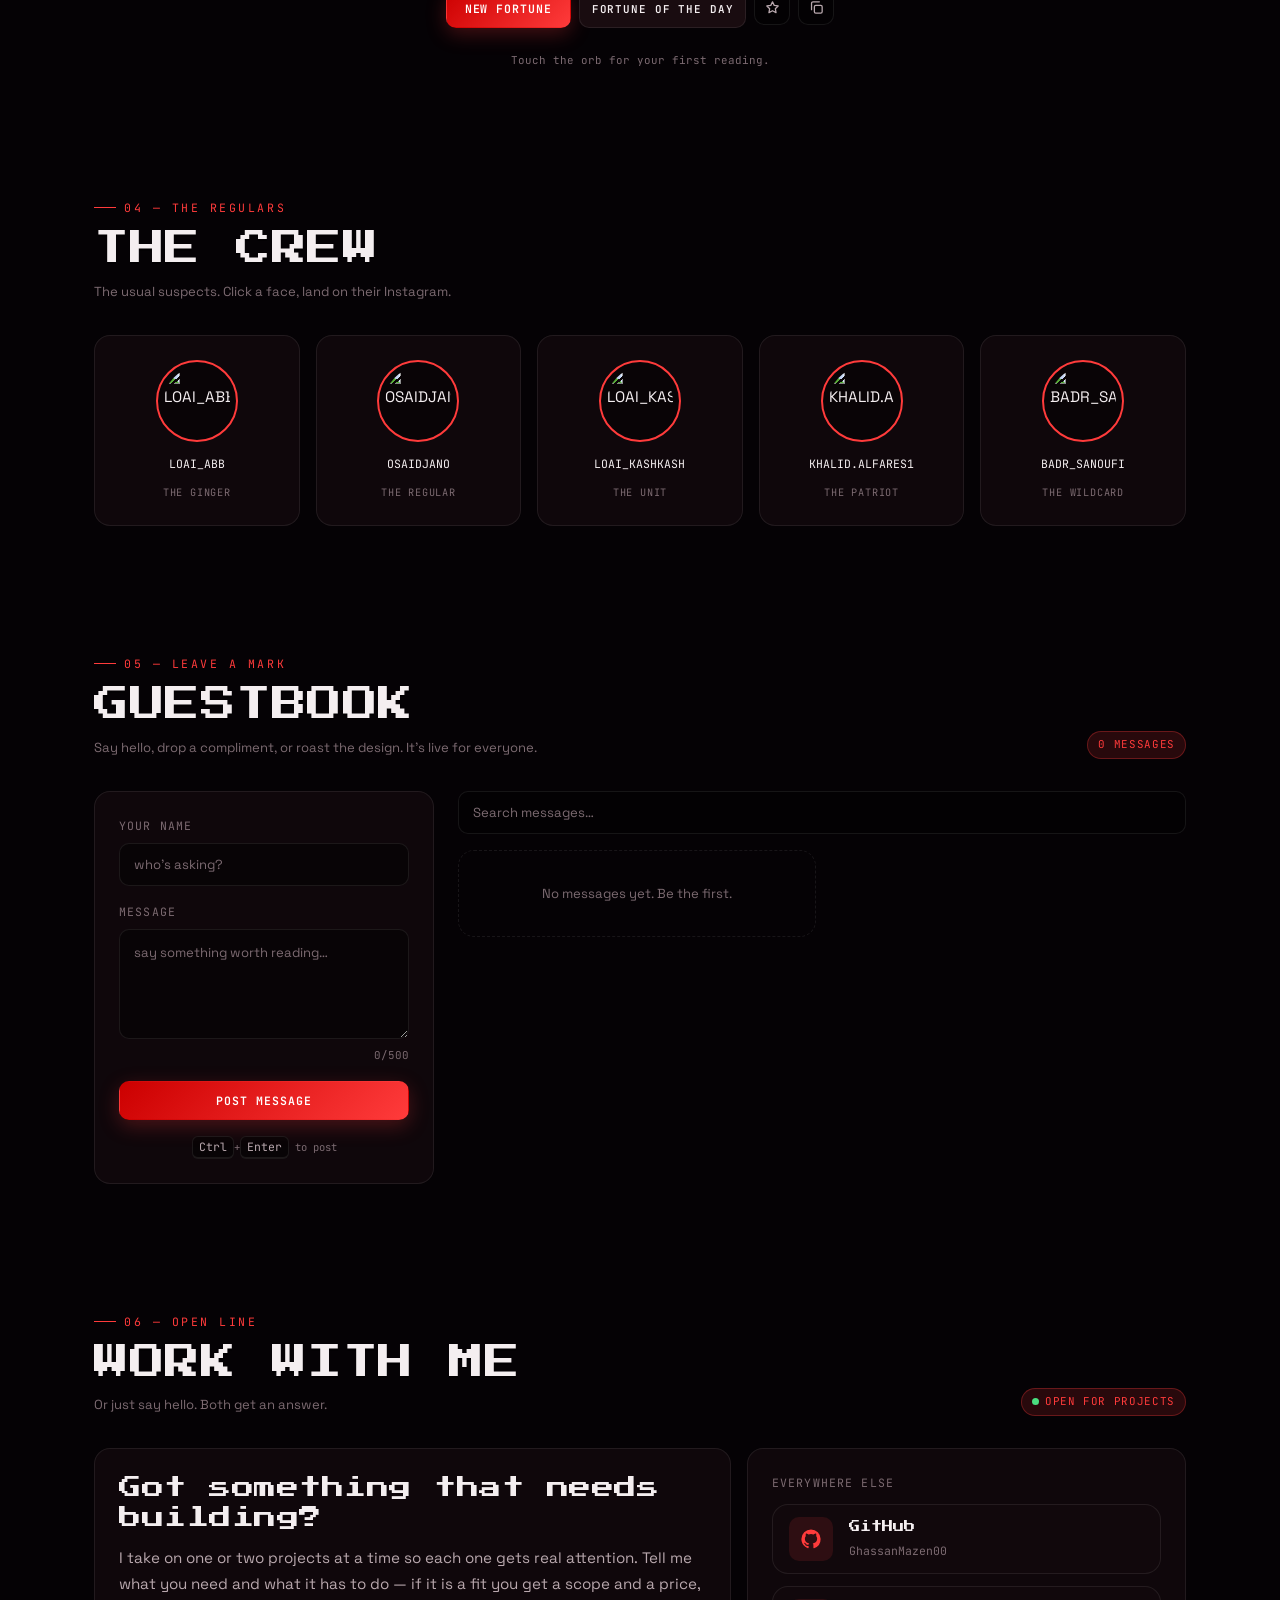
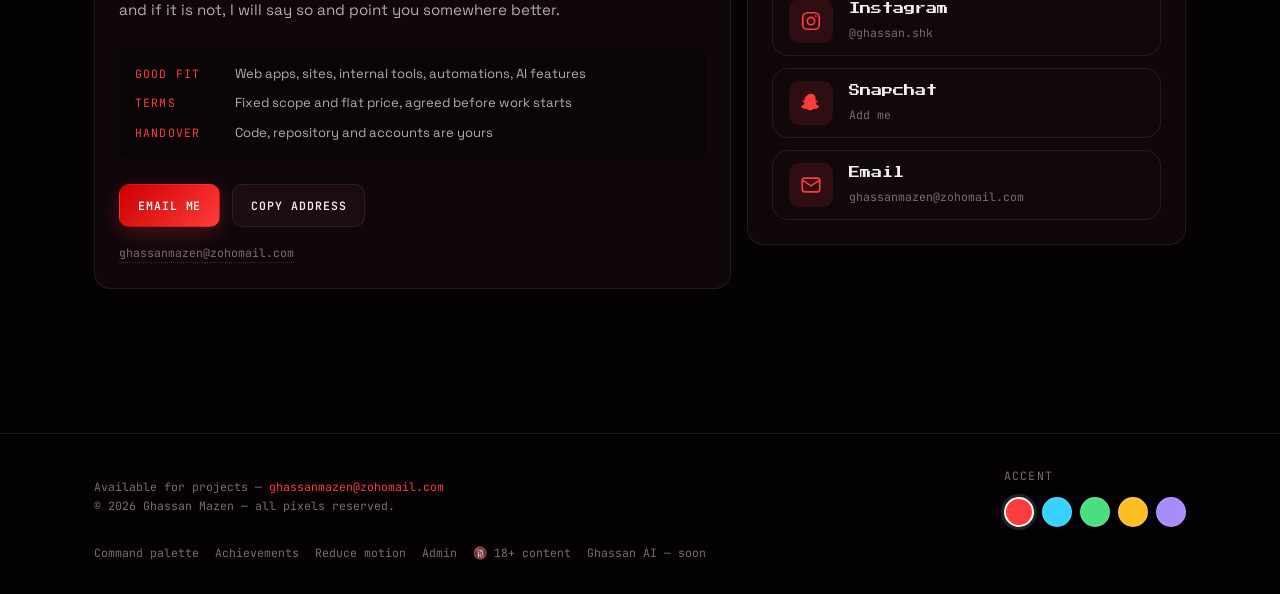
==== commit 058a89ad: "Cut the capabilities, work and process sections; unlink the vault Ghassan didn't want them. The page" ====
--- a/index.html
+++ b/index.html
@@ -78,7 +78,7 @@
 
           <div class="hero__cta">
             <a class="btn btn--primary" href="#contact">Start a project</a>
-            <a class="btn" href="#work">See the work</a>
+            <a class="btn" href="#studio">Open pixel studio</a>
             <button class="btn btn--ghost" data-open-palette type="button">⌘K Explore</button>
           </div>
 
@@ -123,66 +123,12 @@
       </div>
     </section>
 
-    <!-- ===================== WHAT I BUILD ===================== -->
-    <section class="section" id="build">
+    <!-- ===================== ABOUT ===================== -->
+    <section class="section" id="about">
       <div class="wrap">
         <header class="section-head reveal">
           <div class="section-head__text">
-            <span class="section-eyebrow">01 — Capabilities</span>
-            <h2 class="section-title">WHAT I BUILD</h2>
-            <p class="section-sub">
-              The six things I get asked for most. Most projects turn out to be
-              two or three of them wearing a trench coat.
-            </p>
-          </div>
-          <a class="btn btn--sm" href="#contact">Start a project</a>
-        </header>
-
-        <div class="caps reveal" id="capGrid"></div>
-      </div>
-    </section>
-
-    <!-- ===================== SELECTED WORK ===================== -->
-    <section class="section" id="work">
-      <div class="wrap">
-        <header class="section-head reveal">
-          <div class="section-head__text">
-            <span class="section-eyebrow">02 — Selected work</span>
-            <h2 class="section-title">BUILT, NOT MOCKED UP</h2>
-            <p class="section-sub">
-              All of it is live on this domain, written by hand, and open right now.
-              Click into any of it rather than taking my word for it.
-            </p>
-          </div>
-        </header>
-
-        <div class="work reveal" id="workGrid"></div>
-      </div>
-    </section>
-
-    <!-- ===================== PROCESS ===================== -->
-    <section class="section" id="process">
-      <div class="wrap">
-        <header class="section-head reveal">
-          <div class="section-head__text">
-            <span class="section-eyebrow">03 — Method</span>
-            <h2 class="section-title">HOW IT RUNS</h2>
-            <p class="section-sub">
-              Four steps, no mystery invoice at the end of them.
-            </p>
-          </div>
-        </header>
-
-        <ol class="process reveal" id="processList"></ol>
-      </div>
-    </section>
-
-    <!-- ===================== ABOUT ===================== -->
-    <section class="section" id="about">
-      <div class="wrap">
-        <header class="section-head reveal">
-          <div class="section-head__text">
-            <span class="section-eyebrow">04 — Profile</span>
+            <span class="section-eyebrow">01 — Profile</span>
             <h2 class="section-title">WHO'S THIS GUY</h2>
             <p class="section-sub">The short version, for people who don't read long versions.</p>
           </div>
@@ -199,7 +145,6 @@
               <div class="about__play-row">
                 <a href="#oracle">334 fortunes</a>
                 <a href="#studio">a drawing tool</a>
-                <a href="vault/">an encrypted vault</a>
                 <button type="button" data-open-achievements>
                   <span data-achv-count>0/12</span> achievements
                 </button>
@@ -219,7 +164,7 @@
       <div class="wrap">
         <header class="section-head reveal">
           <div class="section-head__text">
-            <span class="section-eyebrow">05 — Make something</span>
+            <span class="section-eyebrow">02 — Make something</span>
             <h2 class="section-title">PIXEL STUDIO</h2>
             <p class="section-sub">
               Brush, fill, mirror, undo. Export a PNG or send it straight to me.
@@ -299,7 +244,7 @@
       <div class="wrap">
         <header class="section-head reveal">
           <div class="section-head__text">
-            <span class="section-eyebrow">06 — Ask nicely</span>
+            <span class="section-eyebrow">03 — Ask nicely</span>
             <h2 class="section-title">THE ORACLE</h2>
             <p class="section-sub">
               334 fortunes, shuffled so you never get the same one twice in a cycle.
@@ -359,7 +304,7 @@
       <div class="wrap">
         <header class="section-head reveal">
           <div class="section-head__text">
-            <span class="section-eyebrow">07 — The regulars</span>
+            <span class="section-eyebrow">04 — The regulars</span>
             <h2 class="section-title">THE CREW</h2>
             <p class="section-sub">The usual suspects. Click a face, land on their Instagram.</p>
           </div>
@@ -374,7 +319,7 @@
       <div class="wrap">
         <header class="section-head reveal">
           <div class="section-head__text">
-            <span class="section-eyebrow">08 — Leave a mark</span>
+            <span class="section-eyebrow">05 — Leave a mark</span>
             <h2 class="section-title">GUESTBOOK</h2>
             <p class="section-sub">Say hello, drop a compliment, or roast the design. It's live for everyone.</p>
           </div>
@@ -414,7 +359,7 @@
       <div class="wrap">
         <header class="section-head reveal">
           <div class="section-head__text">
-            <span class="section-eyebrow">09 — Open line</span>
+            <span class="section-eyebrow">06 — Open line</span>
             <h2 class="section-title">WORK WITH ME</h2>
             <p class="section-sub">Or just say hello. Both get an answer.</p>
           </div>
@@ -484,7 +429,6 @@
         <button type="button" data-toggle-motion>Reduce motion</button>
         <button type="button" data-open-admin>Admin</button>
         <button type="button" id="btnTrap">🔞 18+ content</button>
-        <a href="vault/">The Vault</a>
         <a href="ai/">Ghassan AI — soon</a>
       </div>
     </div>
--- a/assets/css/sections.css
+++ b/assets/css/sections.css
@@ -348,260 +348,6 @@
   }
 }
 
-/* --- Capabilities -------------------------------------------------------- */
-
-.caps {
-  display: grid;
-  grid-template-columns: repeat(auto-fit, minmax(290px, 1fr));
-  gap: var(--sp-4);
-}
-
-.cap {
-  position: relative;
-  display: flex;
-  flex-direction: column;
-  gap: var(--sp-3);
-  padding: var(--sp-5);
-  border: 1px solid var(--line);
-  border-radius: var(--r-md);
-  background: var(--bg-surface);
-  overflow: hidden;
-  transition: transform var(--t-fast), border-color var(--t-fast), box-shadow var(--t-fast);
-}
-
-/* A hairline of accent along the top edge, drawn in on hover. */
-.cap::before {
-  content: '';
-  position: absolute;
-  inset: 0 auto auto 0;
-  width: 100%;
-  height: 2px;
-  background: linear-gradient(90deg, var(--accent), transparent 70%);
-  transform: scaleX(0);
-  transform-origin: left;
-  transition: transform var(--t-mid);
-}
-
-.cap:hover {
-  transform: translateY(-4px);
-  border-color: var(--line-strong);
-  box-shadow: var(--shadow-md);
-}
-
-.cap:hover::before {
-  transform: scaleX(1);
-}
-
-.cap__mark {
-  font-size: 1.5rem;
-  line-height: 1;
-  color: var(--accent);
-  opacity: 0.85;
-}
-
-.cap__title {
-  font-size: var(--fs-md);
-  letter-spacing: 0.01em;
-  color: var(--text);
-}
-
-.cap__blurb {
-  font-size: var(--fs-sm);
-  color: var(--text-dim);
-  line-height: 1.65;
-  flex: 1;
-}
-
-.cap__tags {
-  display: flex;
-  flex-wrap: wrap;
-  gap: var(--sp-2);
-  margin-top: var(--sp-1);
-}
-
-/* --- Selected work ------------------------------------------------------- */
-
-.work {
-  display: grid;
-  grid-template-columns: repeat(auto-fit, minmax(320px, 1fr));
-  gap: var(--sp-4);
-}
-
-.work-card {
-  position: relative;
-  display: flex;
-  flex-direction: column;
-  gap: var(--sp-3);
-  padding: var(--sp-5);
-  padding-left: calc(var(--sp-5) + 6px);
-  border: 1px solid var(--line);
-  border-radius: var(--r-md);
-  background: var(--bg-surface);
-  transition: transform var(--t-fast), border-color var(--t-fast), box-shadow var(--t-fast);
-}
-
-/* The rail is the status: solid accent for shipped, dimmed for in-progress. */
-.work-card::before {
-  content: '';
-  position: absolute;
-  left: 0;
-  top: var(--sp-5);
-  bottom: var(--sp-5);
-  width: 3px;
-  border-radius: 0 3px 3px 0;
-  background: var(--accent);
-}
-
-.work-card.is-soon::before {
-  background: var(--text-muted);
-}
-
-.work-card:hover {
-  transform: translateY(-4px);
-  border-color: var(--line-strong);
-  box-shadow: var(--shadow-md);
-}
-
-.work-card__top {
-  display: flex;
-  align-items: center;
-  justify-content: space-between;
-  gap: var(--sp-3);
-}
-
-.work-card__kind,
-.work-card__status {
-  font-family: var(--font-mono);
-  font-size: var(--fs-xs);
-  letter-spacing: 0.12em;
-  text-transform: uppercase;
-}
-
-.work-card__kind {
-  color: var(--text-muted);
-}
-
-.work-card__status {
-  display: inline-flex;
-  align-items: center;
-  gap: 6px;
-  padding: 3px 9px;
-  border-radius: var(--r-pill);
-  font-size: 0.62rem;
-}
-
-.work-card__status--live {
-  color: var(--ok);
-  background: rgba(74, 222, 128, 0.1);
-  border: 1px solid rgba(74, 222, 128, 0.26);
-}
-
-.work-card__status--soon {
-  color: var(--text-muted);
-  background: var(--bg-sunken);
-  border: 1px solid var(--line);
-}
-
-.work-card__title {
-  font-size: var(--fs-lg);
-  color: var(--text);
-}
-
-.work-card__blurb {
-  font-size: var(--fs-sm);
-  color: var(--text-dim);
-  line-height: 1.65;
-}
-
-.work-card__points {
-  display: flex;
-  flex-direction: column;
-  gap: var(--sp-2);
-  list-style: none;
-  flex: 1;
-}
-
-.work-card__points li {
-  position: relative;
-  padding-left: 1.1rem;
-  font-family: var(--font-mono);
-  font-size: var(--fs-xs);
-  color: var(--text-muted);
-}
-
-.work-card__points li::before {
-  content: '▸';
-  position: absolute;
-  left: 0;
-  color: var(--accent);
-}
-
-.work-card__cta {
-  align-self: flex-start;
-  font-family: var(--font-mono);
-  font-size: var(--fs-sm);
-  color: var(--accent);
-  border-bottom: 1px solid transparent;
-  transition: border-color var(--t-fast), gap var(--t-fast);
-}
-
-.work-card__cta:hover {
-  border-bottom-color: var(--accent);
-}
-
-.work-card.is-soon .work-card__cta {
-  color: var(--text-muted);
-}
-
-/* --- Process ------------------------------------------------------------- */
-
-.process {
-  display: grid;
-  grid-template-columns: repeat(auto-fit, minmax(230px, 1fr));
-  gap: var(--sp-4);
-  list-style: none;
-  counter-reset: step;
-}
-
-.step {
-  position: relative;
-  padding: var(--sp-5) var(--sp-4);
-  border-top: 1px solid var(--line);
-  overflow: hidden;
-}
-
-/* The oversized number sits behind the text rather than competing with it. */
-.step::after {
-  content: '';
-  position: absolute;
-  top: -1px;
-  left: 0;
-  width: 42px;
-  height: 2px;
-  background: var(--accent);
-}
-
-.step__num {
-  display: block;
-  font-family: var(--font-display);
-  font-size: 0.78rem;
-  color: var(--accent);
-  opacity: 0.7;
-  margin-bottom: var(--sp-3);
-}
-
-.step__title {
-  font-size: var(--fs-md);
-  color: var(--text);
-  margin-bottom: var(--sp-2);
-}
-
-.step__body {
-  font-size: var(--fs-sm);
-  color: var(--text-dim);
-  line-height: 1.65;
-}
-
 /* --- About --------------------------------------------------------------- */
 
 .about__grid {
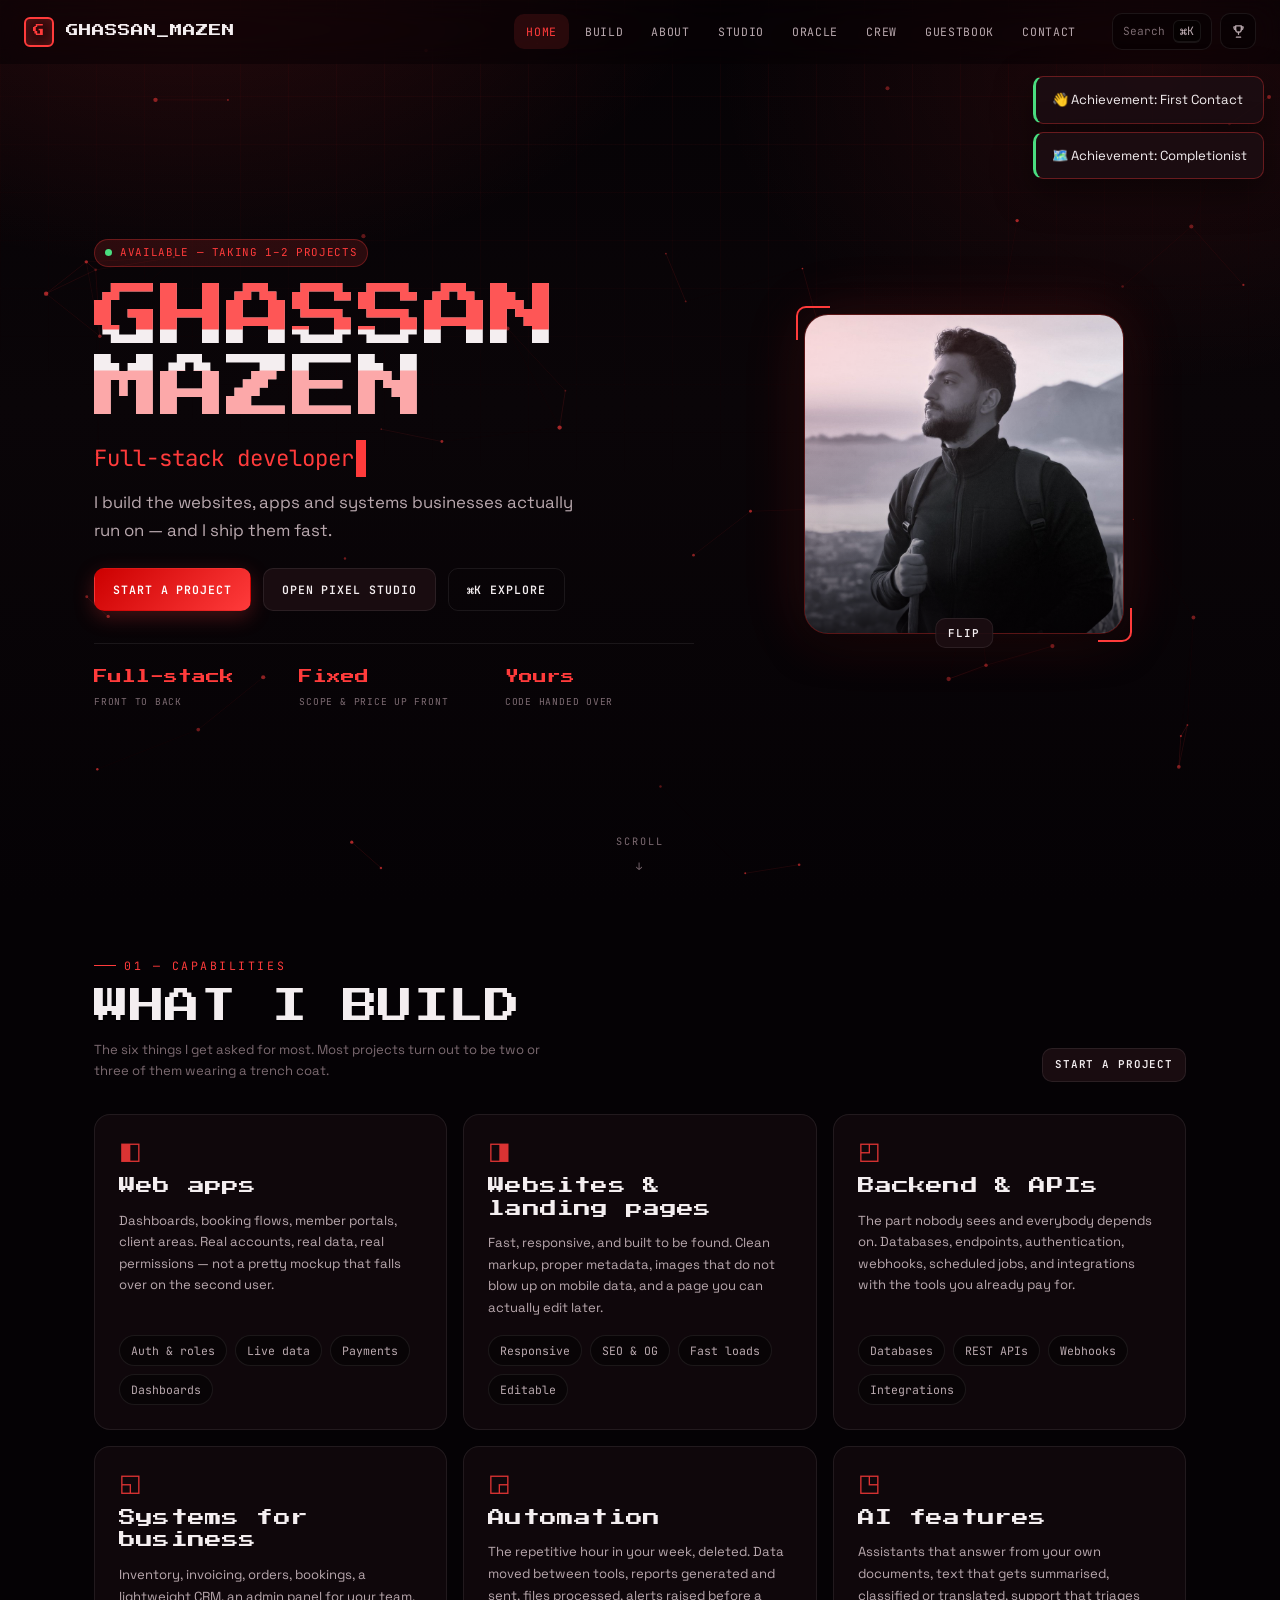
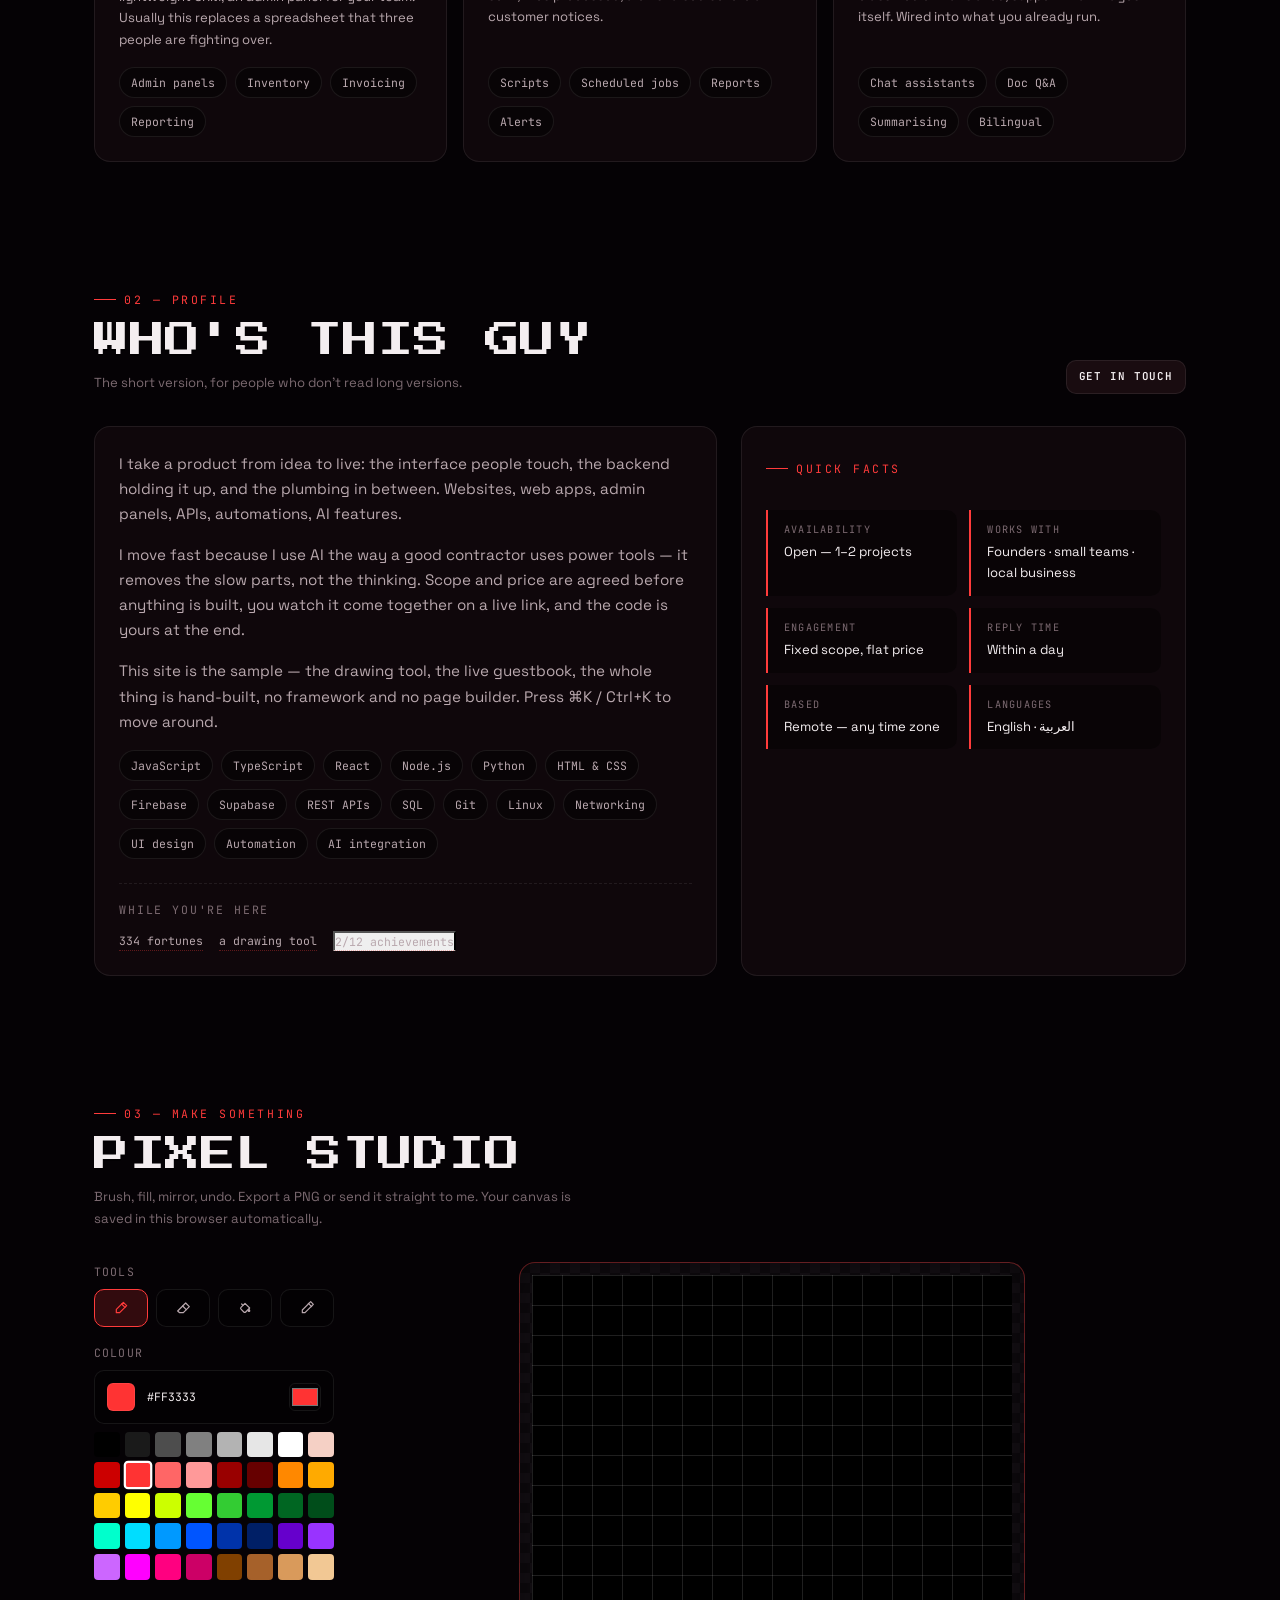
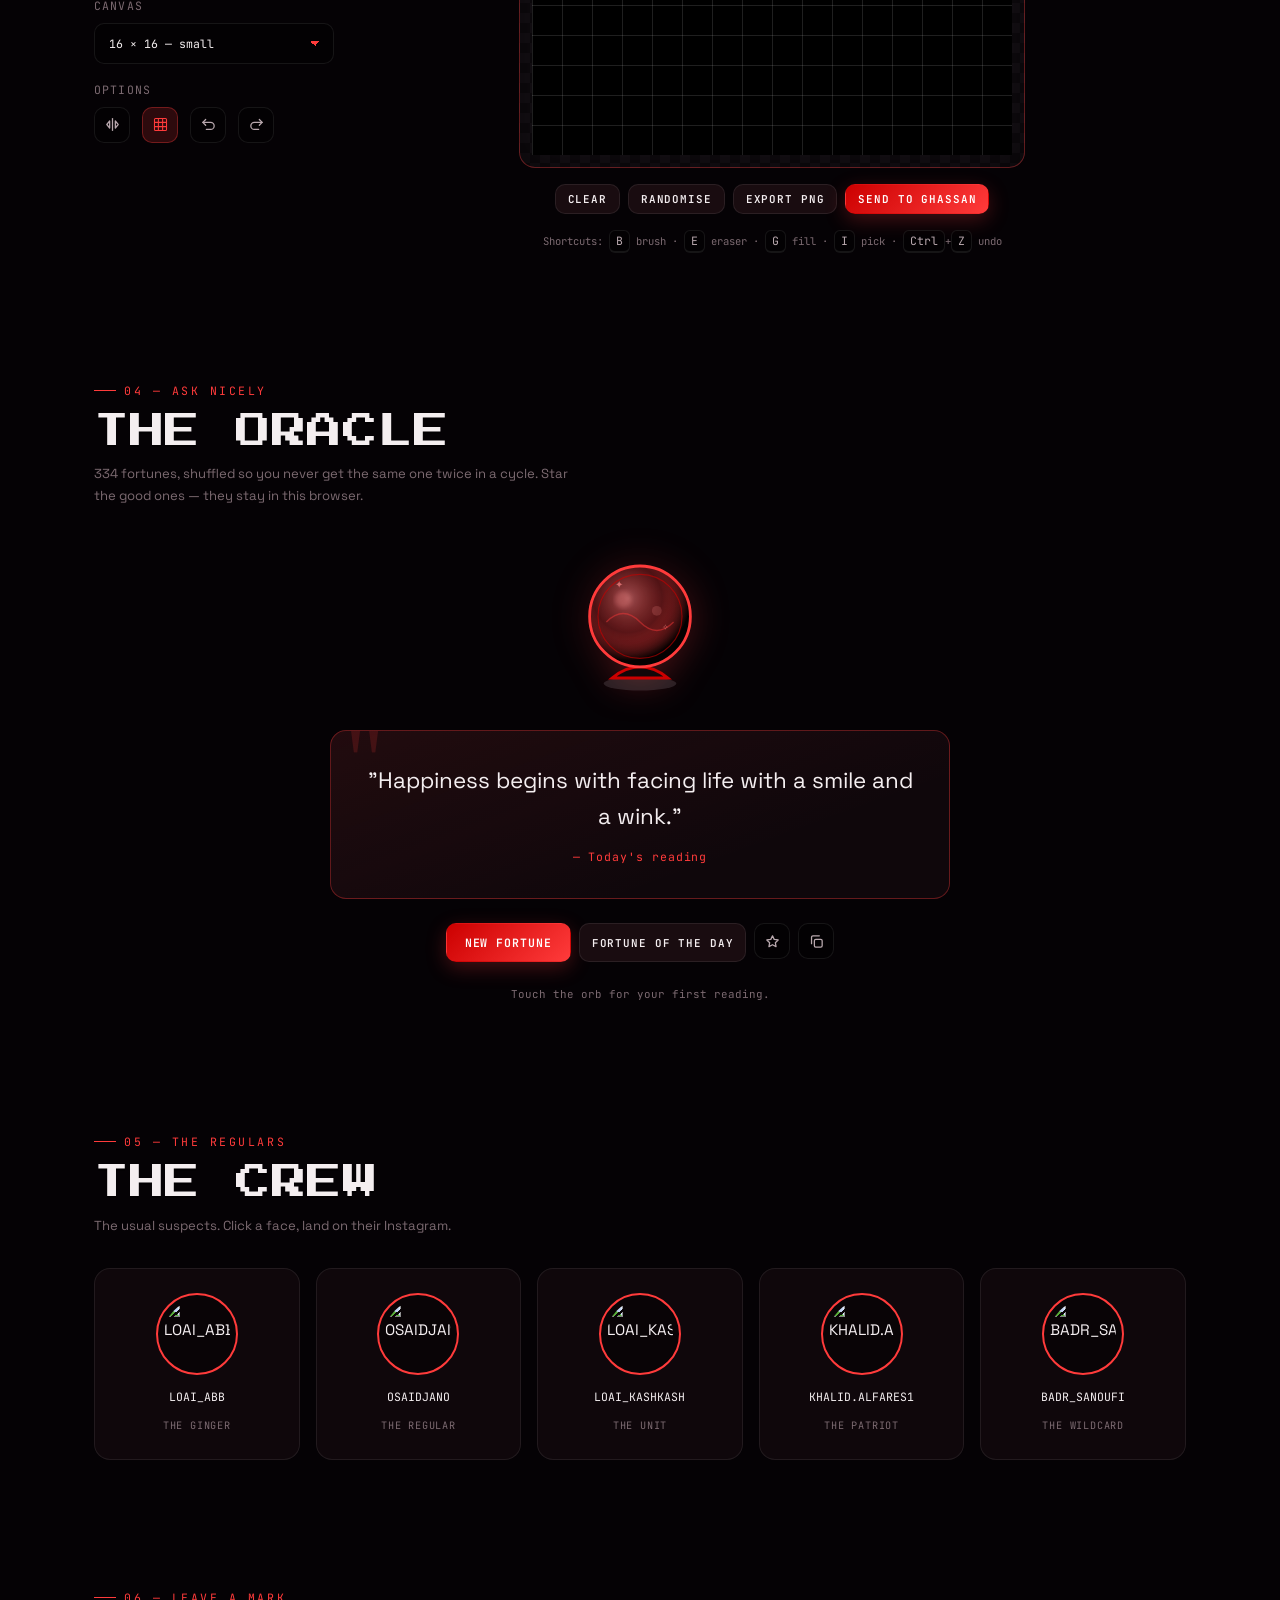
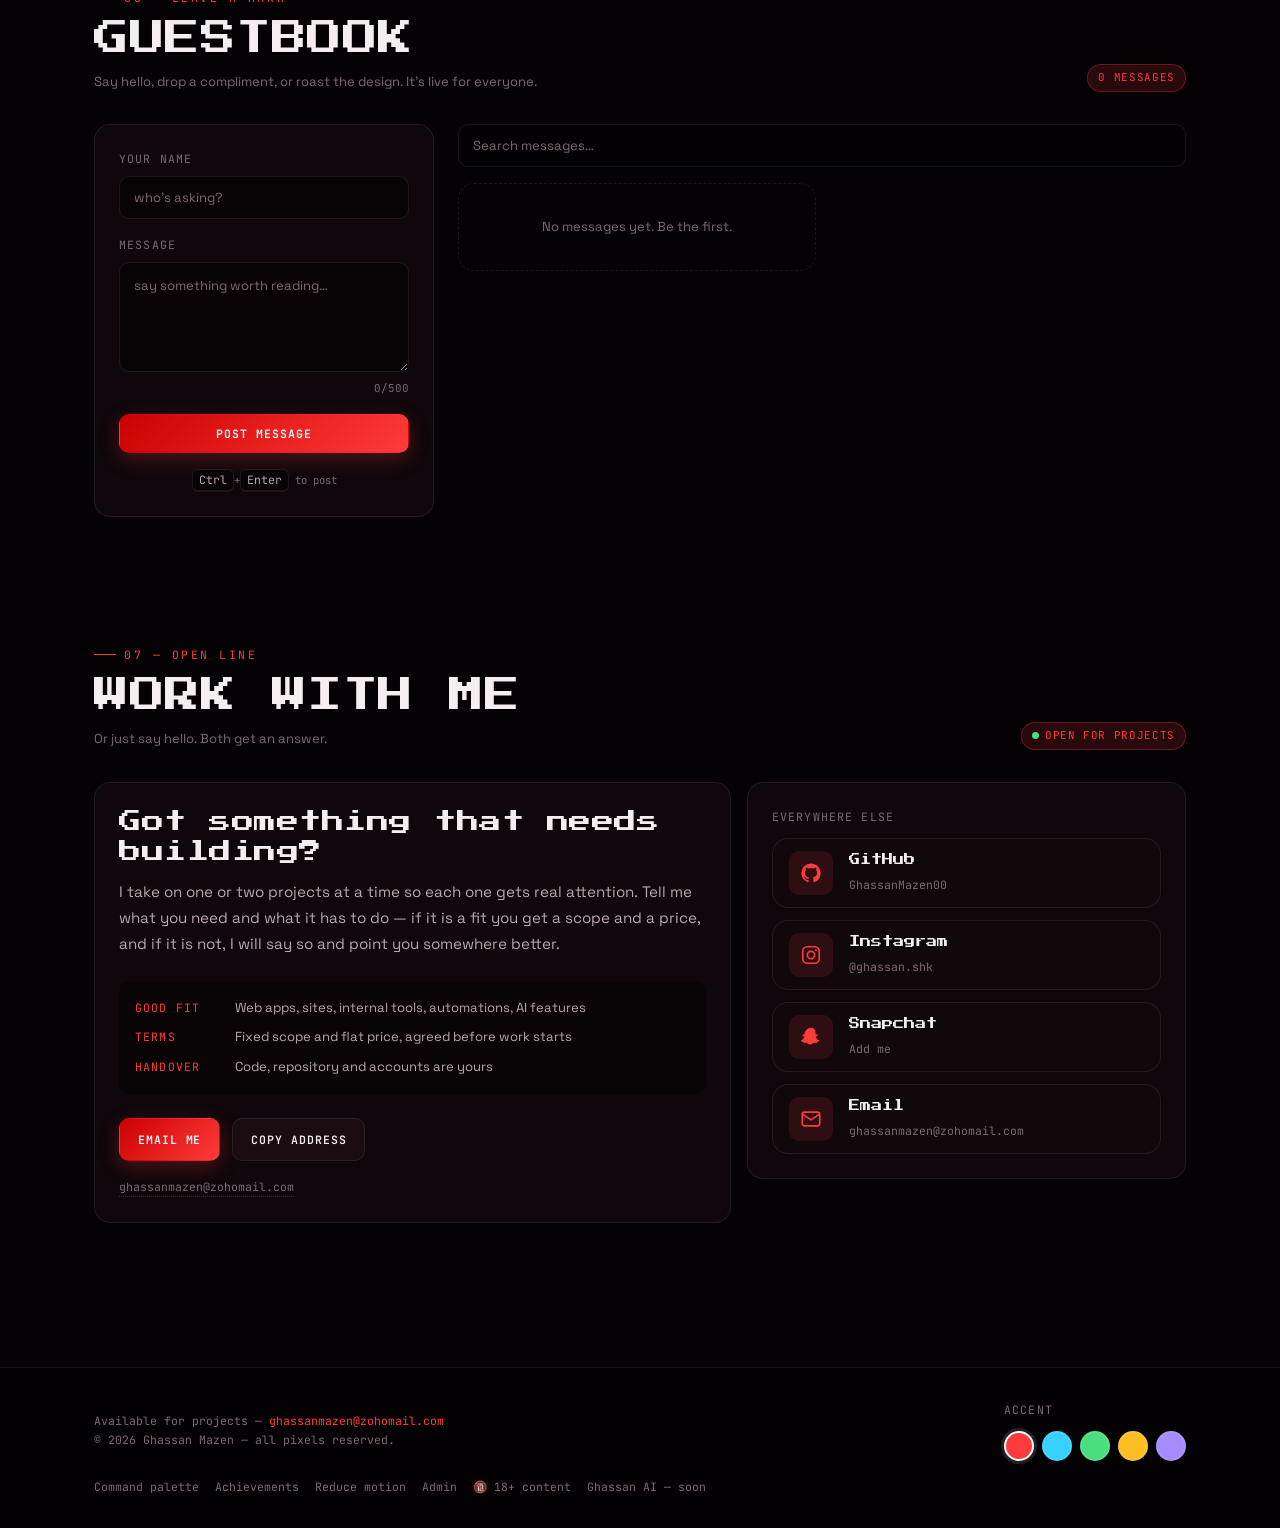
==== commit d8210124: "Bring back the capabilities section Ghassan wanted what he can build kept — it was the selected-work" ====
--- a/index.html
+++ b/index.html
@@ -123,12 +123,31 @@
       </div>
     </section>
 
+    <!-- ===================== WHAT I BUILD ===================== -->
+    <section class="section" id="build">
+      <div class="wrap">
+        <header class="section-head reveal">
+          <div class="section-head__text">
+            <span class="section-eyebrow">01 — Capabilities</span>
+            <h2 class="section-title">WHAT I BUILD</h2>
+            <p class="section-sub">
+              The six things I get asked for most. Most projects turn out to be
+              two or three of them wearing a trench coat.
+            </p>
+          </div>
+          <a class="btn btn--sm" href="#contact">Start a project</a>
+        </header>
+
+        <div class="caps reveal" id="capGrid"></div>
+      </div>
+    </section>
+
     <!-- ===================== ABOUT ===================== -->
     <section class="section" id="about">
       <div class="wrap">
         <header class="section-head reveal">
           <div class="section-head__text">
-            <span class="section-eyebrow">01 — Profile</span>
+            <span class="section-eyebrow">02 — Profile</span>
             <h2 class="section-title">WHO'S THIS GUY</h2>
             <p class="section-sub">The short version, for people who don't read long versions.</p>
           </div>
@@ -164,7 +183,7 @@
       <div class="wrap">
         <header class="section-head reveal">
           <div class="section-head__text">
-            <span class="section-eyebrow">02 — Make something</span>
+            <span class="section-eyebrow">03 — Make something</span>
             <h2 class="section-title">PIXEL STUDIO</h2>
             <p class="section-sub">
               Brush, fill, mirror, undo. Export a PNG or send it straight to me.
@@ -244,7 +263,7 @@
       <div class="wrap">
         <header class="section-head reveal">
           <div class="section-head__text">
-            <span class="section-eyebrow">03 — Ask nicely</span>
+            <span class="section-eyebrow">04 — Ask nicely</span>
             <h2 class="section-title">THE ORACLE</h2>
             <p class="section-sub">
               334 fortunes, shuffled so you never get the same one twice in a cycle.
@@ -304,7 +323,7 @@
       <div class="wrap">
         <header class="section-head reveal">
           <div class="section-head__text">
-            <span class="section-eyebrow">04 — The regulars</span>
+            <span class="section-eyebrow">05 — The regulars</span>
             <h2 class="section-title">THE CREW</h2>
             <p class="section-sub">The usual suspects. Click a face, land on their Instagram.</p>
           </div>
@@ -319,7 +338,7 @@
       <div class="wrap">
         <header class="section-head reveal">
           <div class="section-head__text">
-            <span class="section-eyebrow">05 — Leave a mark</span>
+            <span class="section-eyebrow">06 — Leave a mark</span>
             <h2 class="section-title">GUESTBOOK</h2>
             <p class="section-sub">Say hello, drop a compliment, or roast the design. It's live for everyone.</p>
           </div>
@@ -359,7 +378,7 @@
       <div class="wrap">
         <header class="section-head reveal">
           <div class="section-head__text">
-            <span class="section-eyebrow">06 — Open line</span>
+            <span class="section-eyebrow">07 — Open line</span>
             <h2 class="section-title">WORK WITH ME</h2>
             <p class="section-sub">Or just say hello. Both get an answer.</p>
           </div>
--- a/assets/css/sections.css
+++ b/assets/css/sections.css
@@ -348,6 +348,77 @@
   }
 }
 
+/* --- Capabilities -------------------------------------------------------- */
+
+.caps {
+  display: grid;
+  grid-template-columns: repeat(auto-fit, minmax(290px, 1fr));
+  gap: var(--sp-4);
+}
+
+.cap {
+  position: relative;
+  display: flex;
+  flex-direction: column;
+  gap: var(--sp-3);
+  padding: var(--sp-5);
+  border: 1px solid var(--line);
+  border-radius: var(--r-md);
+  background: var(--bg-surface);
+  overflow: hidden;
+  transition: transform var(--t-fast), border-color var(--t-fast), box-shadow var(--t-fast);
+}
+
+/* A hairline of accent along the top edge, drawn in on hover. */
+.cap::before {
+  content: '';
+  position: absolute;
+  inset: 0 auto auto 0;
+  width: 100%;
+  height: 2px;
+  background: linear-gradient(90deg, var(--accent), transparent 70%);
+  transform: scaleX(0);
+  transform-origin: left;
+  transition: transform var(--t-mid);
+}
+
+.cap:hover {
+  transform: translateY(-4px);
+  border-color: var(--line-strong);
+  box-shadow: var(--shadow-md);
+}
+
+.cap:hover::before {
+  transform: scaleX(1);
+}
+
+.cap__mark {
+  font-size: 1.5rem;
+  line-height: 1;
+  color: var(--accent);
+  opacity: 0.85;
+}
+
+.cap__title {
+  font-size: var(--fs-md);
+  letter-spacing: 0.01em;
+  color: var(--text);
+}
+
+.cap__blurb {
+  font-size: var(--fs-sm);
+  color: var(--text-dim);
+  line-height: 1.65;
+  flex: 1;
+}
+
+.cap__tags {
+  display: flex;
+  flex-wrap: wrap;
+  gap: var(--sp-2);
+  margin-top: var(--sp-1);
+}
+
 /* --- About --------------------------------------------------------------- */
 
 .about__grid {
